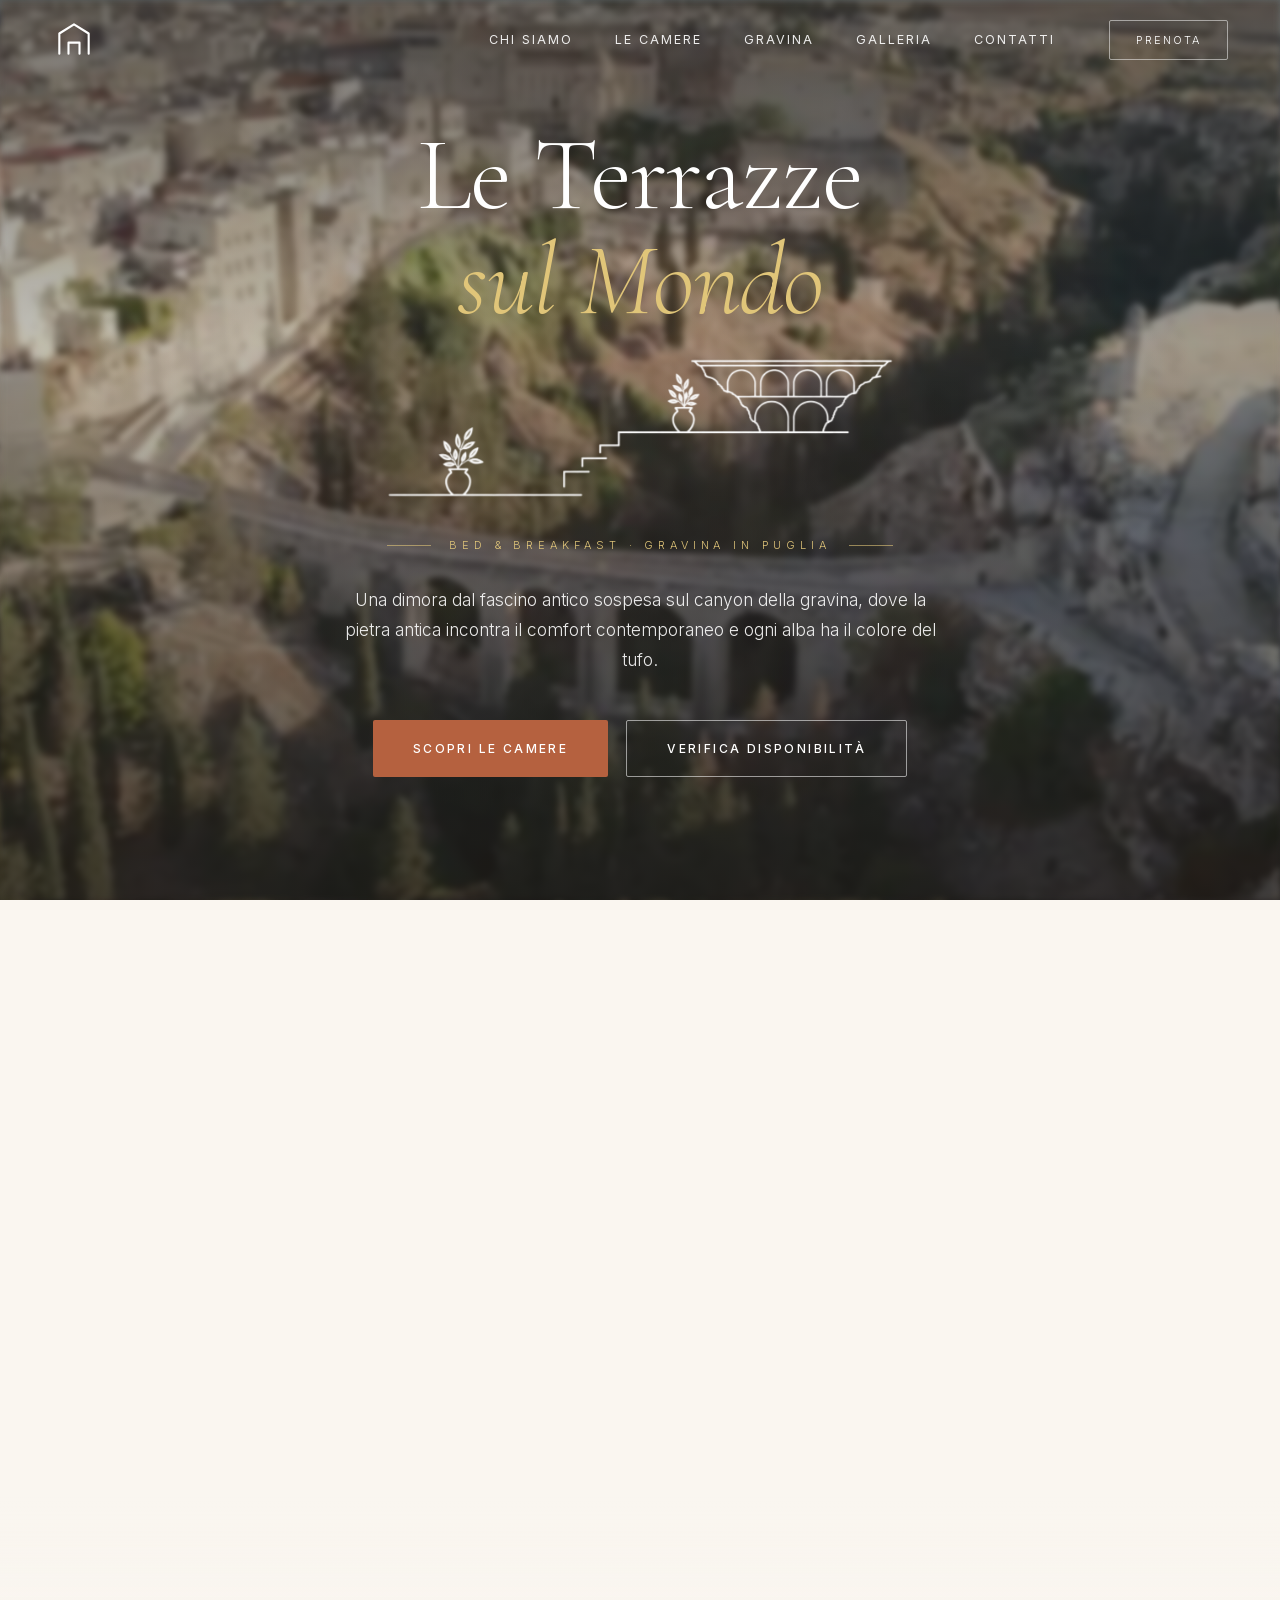
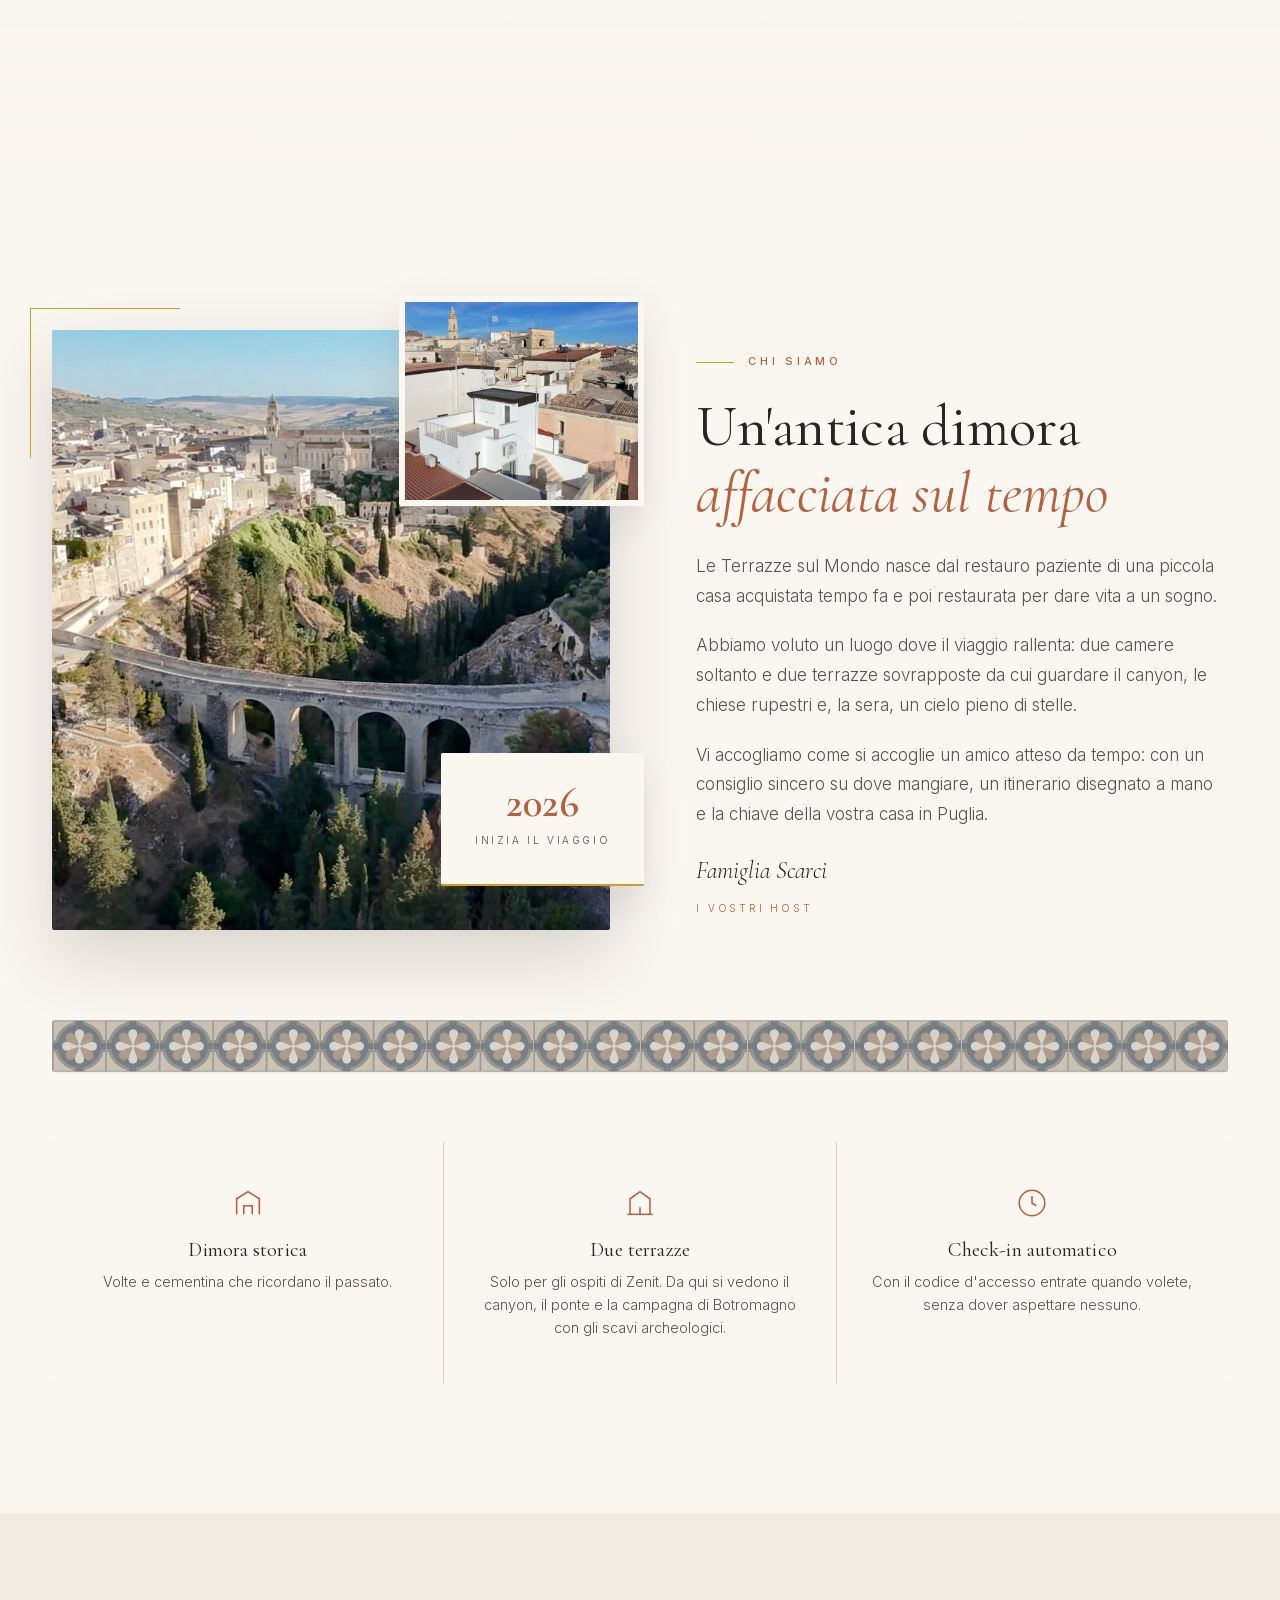
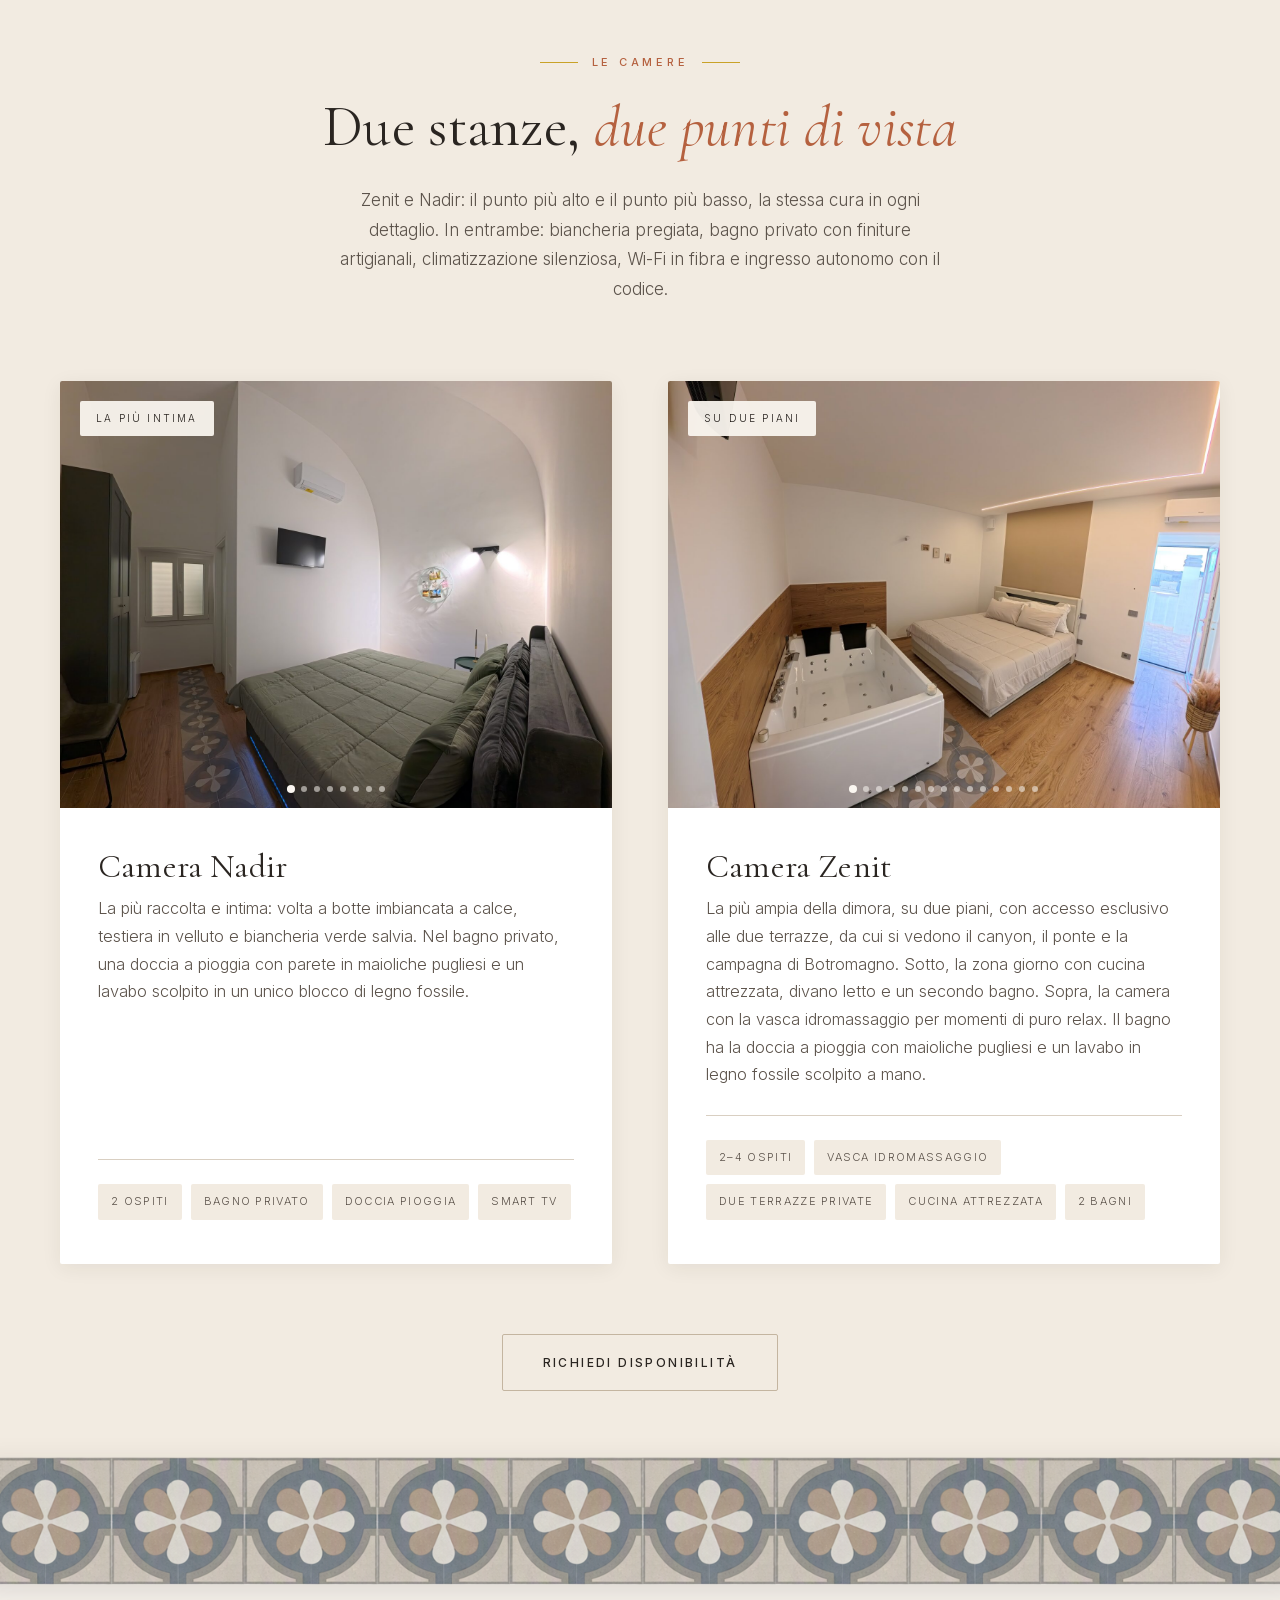
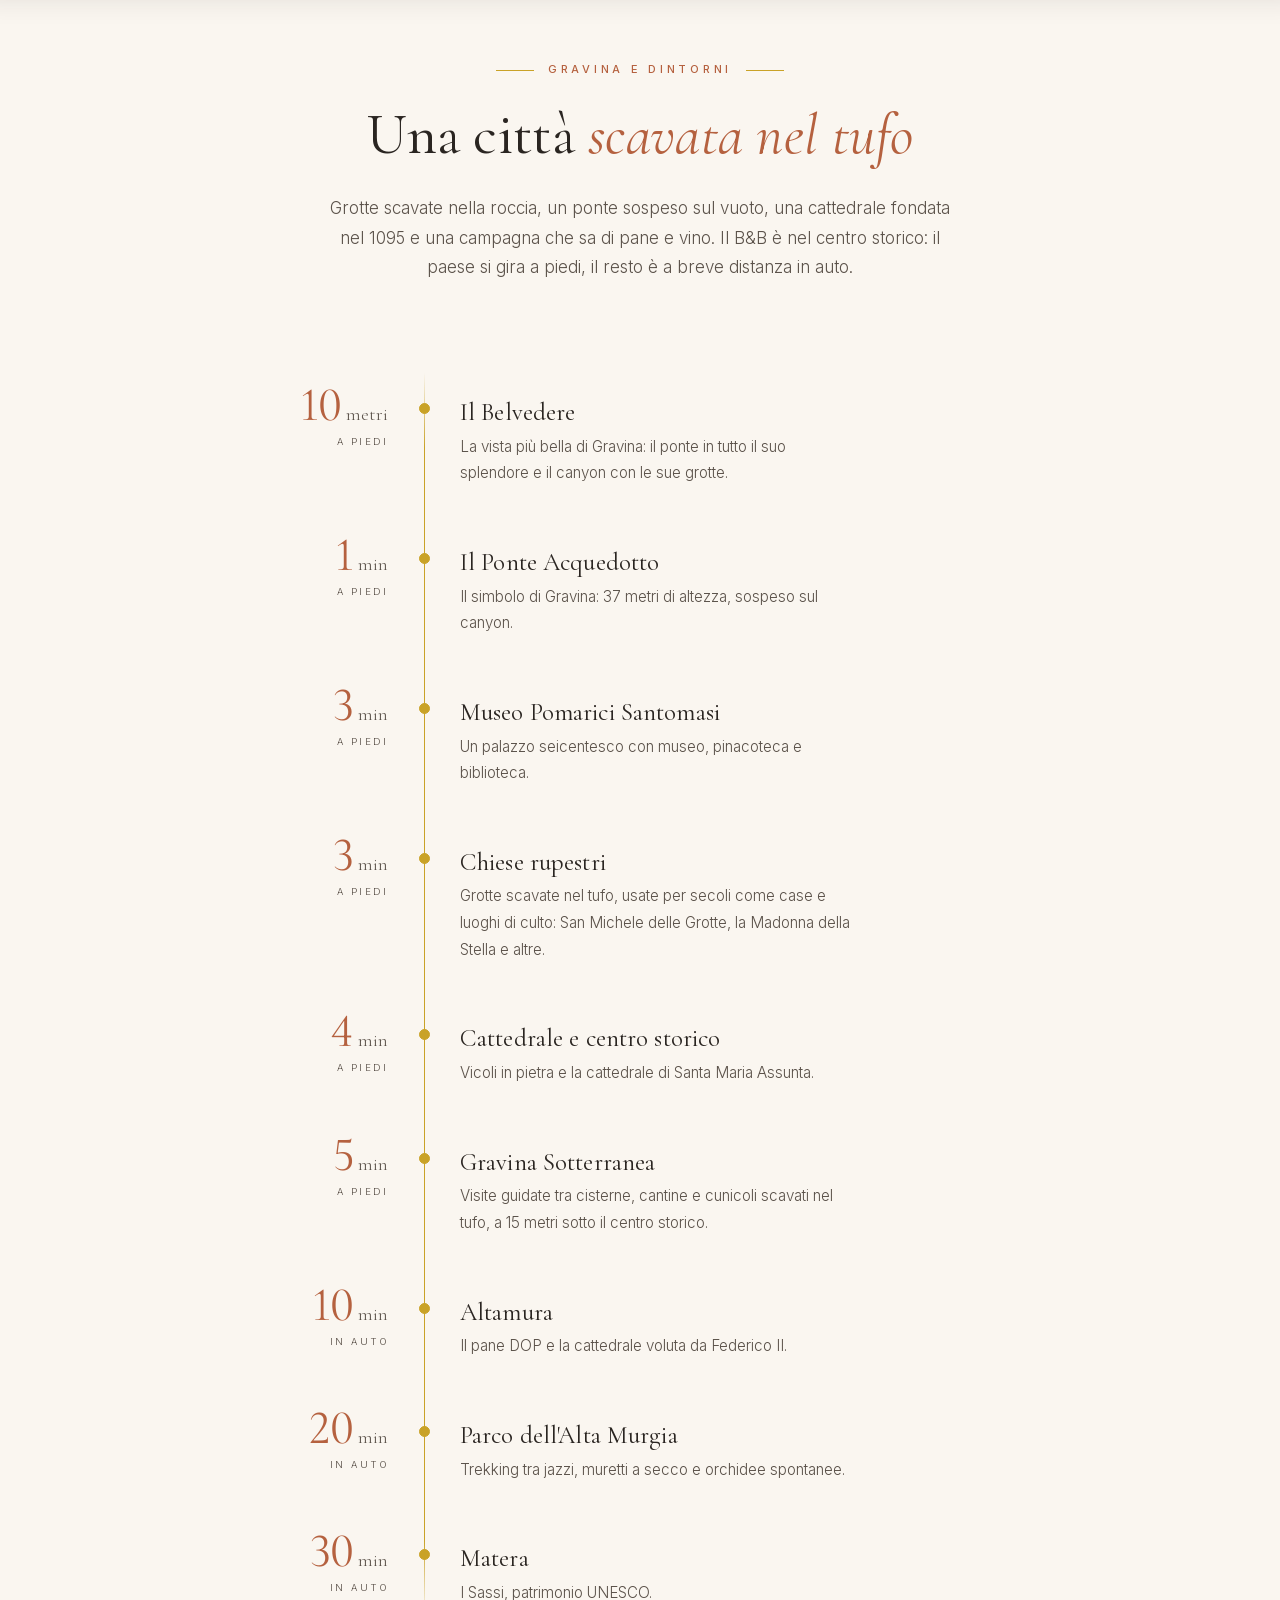
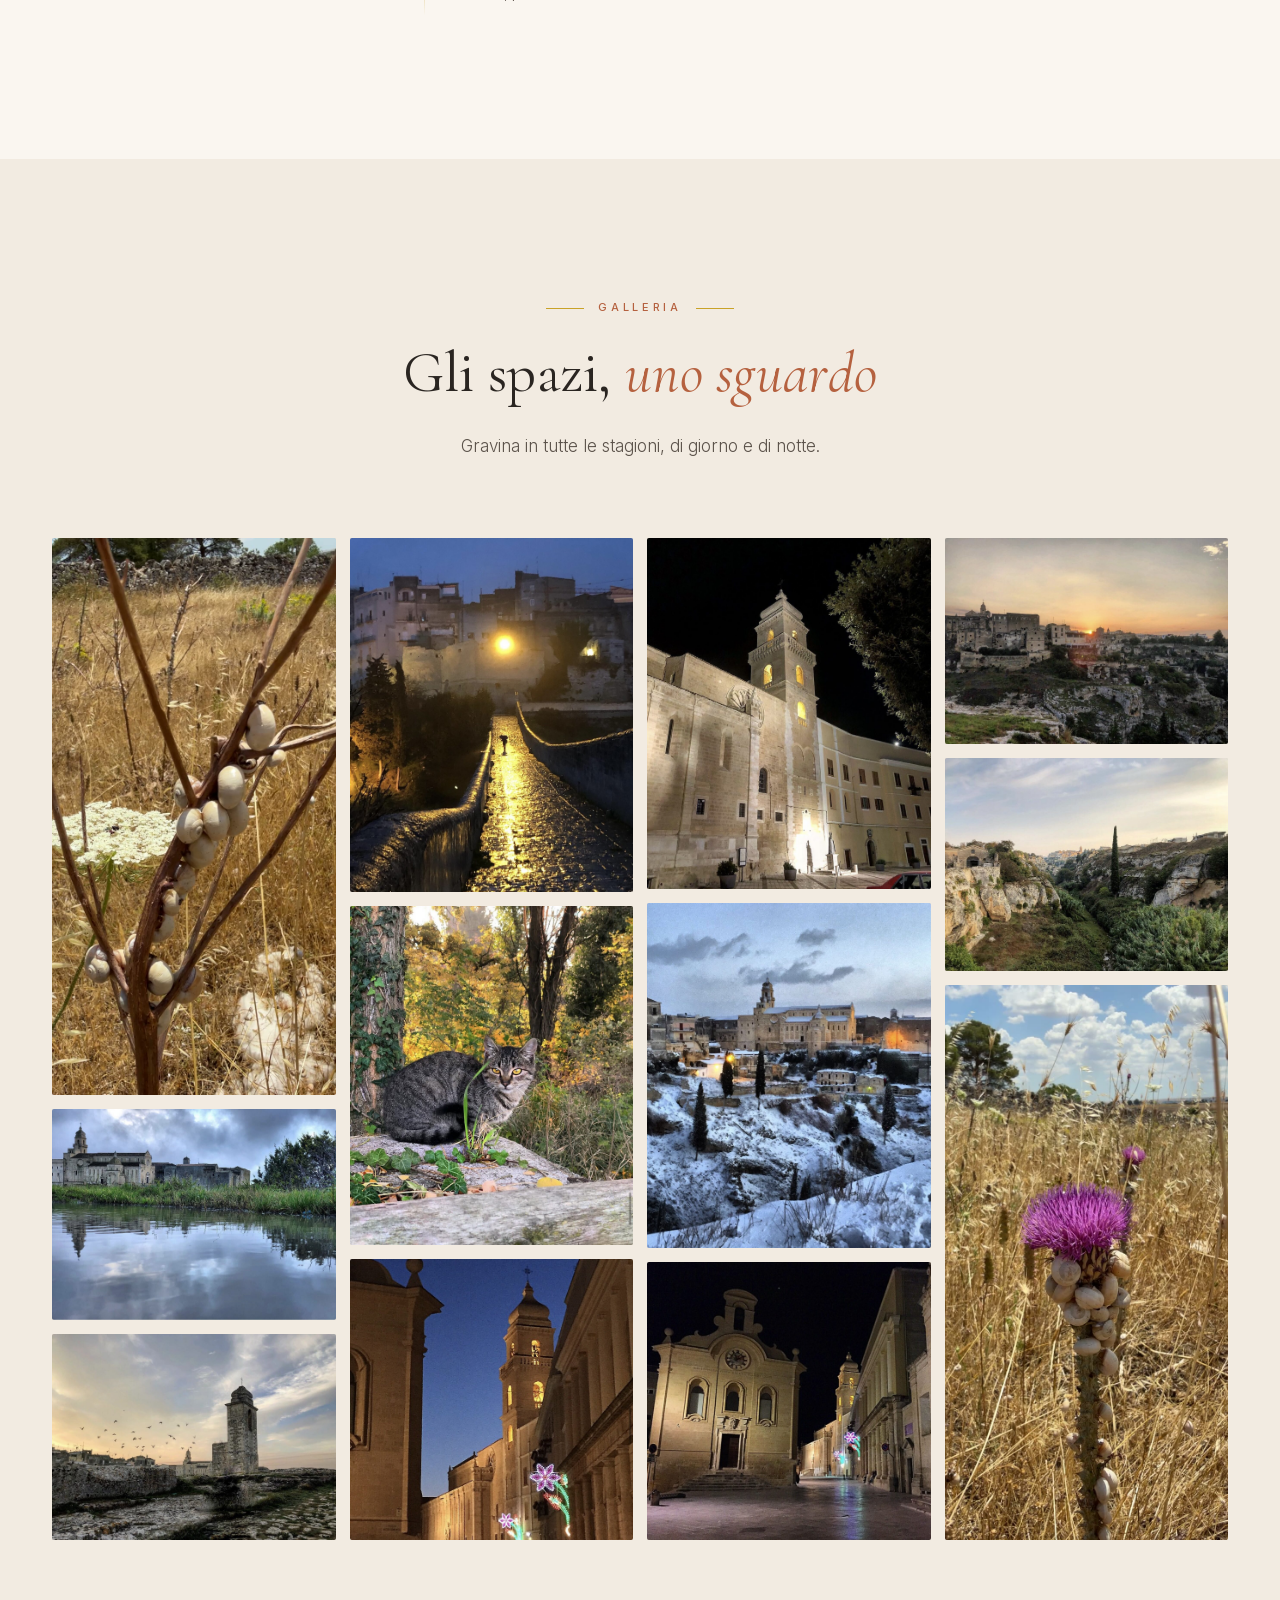
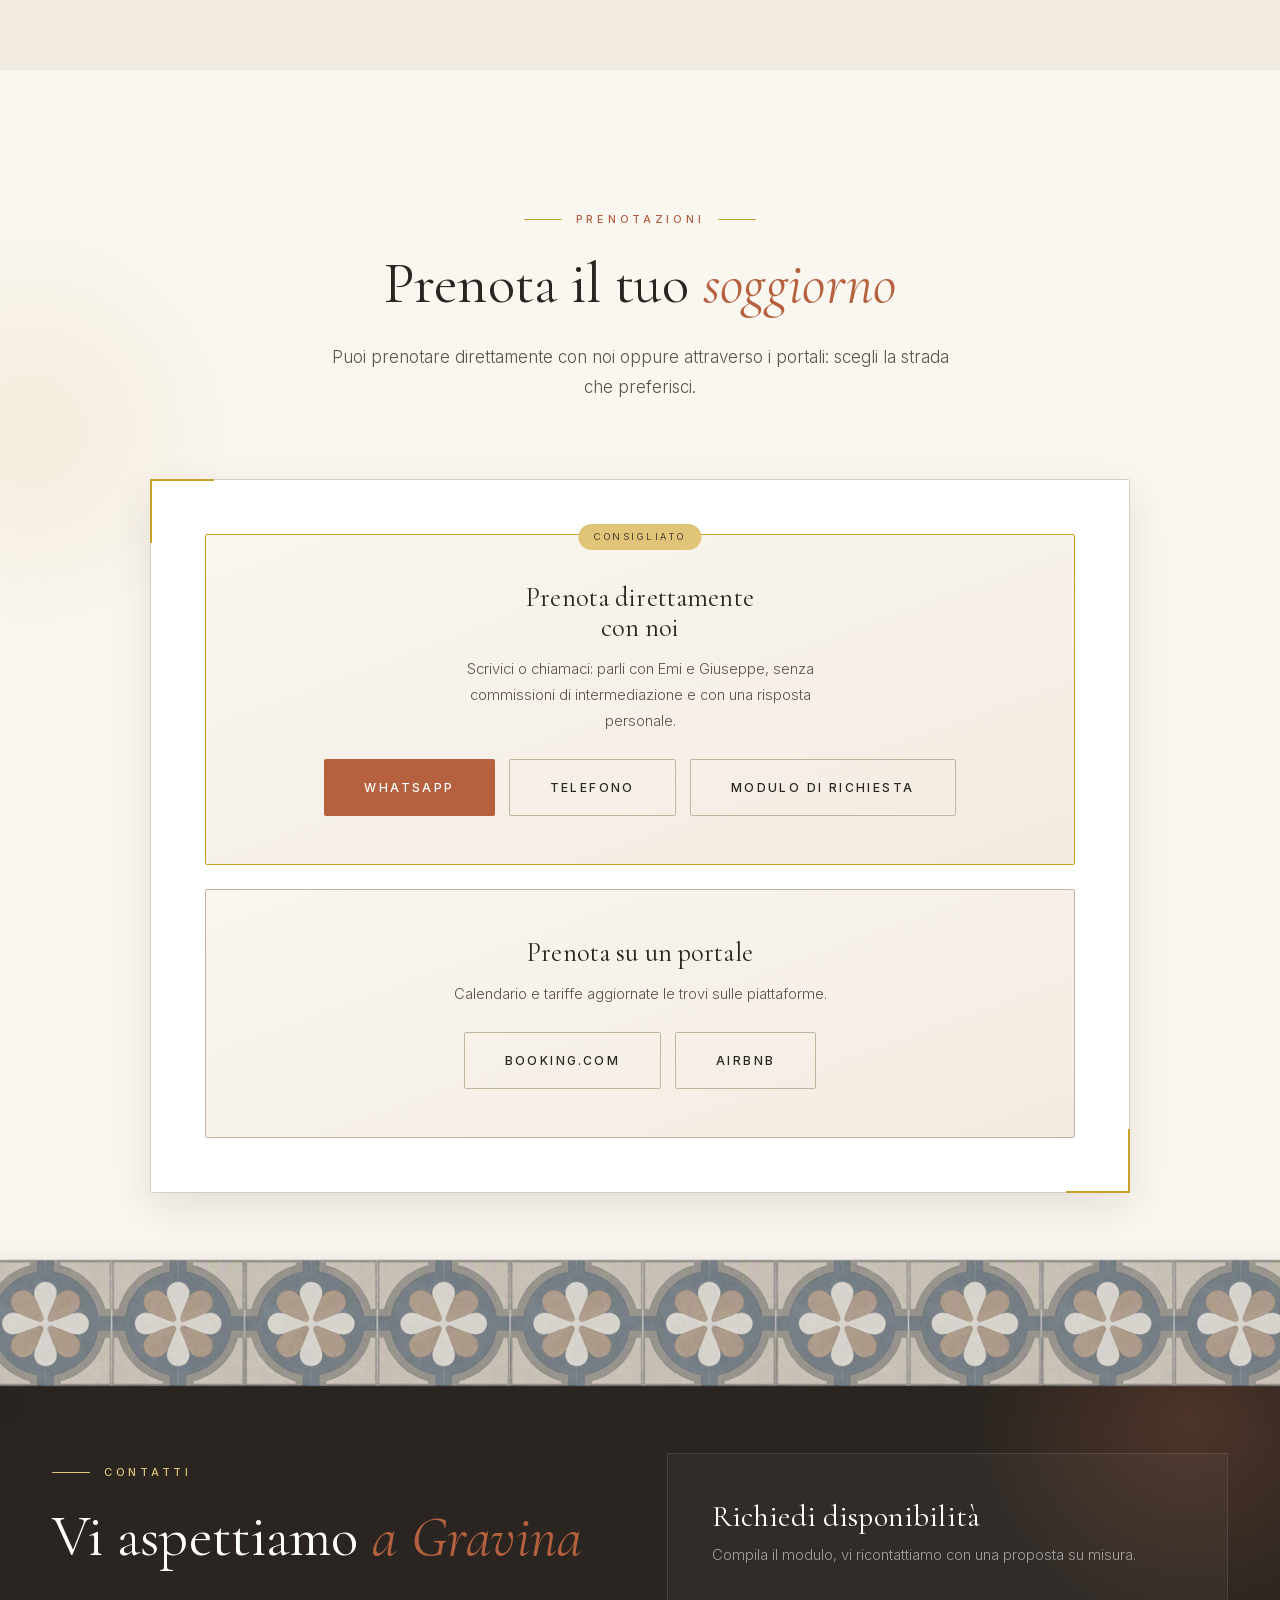
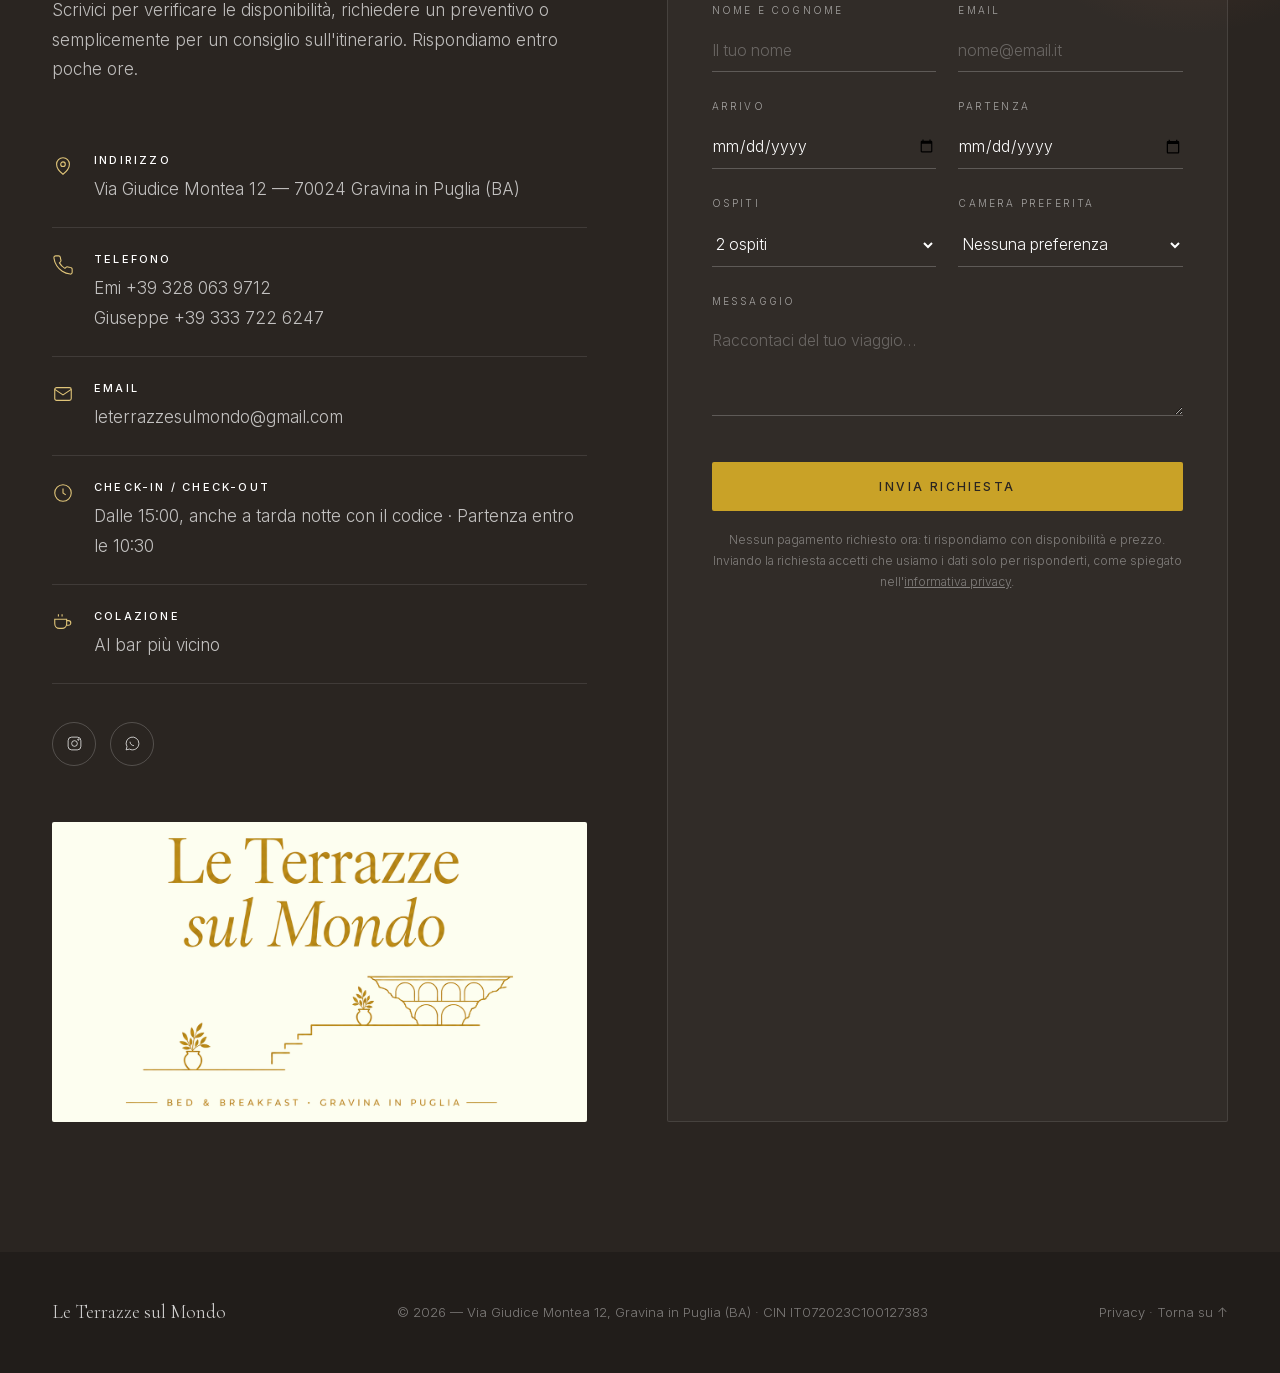
==== index.html @ 73db1524 "Anteprima di condivisione con il logo e riga del check-in più chiara" ====
<!DOCTYPE html>
<html lang="it">
<head>
<meta charset="UTF-8">
<meta name="viewport" content="width=device-width, initial-scale=1">
<title>Le Terrazze sul Mondo — B&amp;B a Gravina in Puglia</title>
<meta name="description" content="Le Terrazze sul Mondo, bed &amp; breakfast dal fascino antico nel cuore storico di Gravina in Puglia. Due camere raffinate e, per la suite Zenit, due terrazze private affacciate sulla gravina.">
<!-- SITO IN LAVORAZIONE: rimuovere la riga seguente al lancio, con dominio e contenuti definitivi. -->
<meta name="robots" content="noindex, nofollow">

<!-- Favicon -->
<link rel="icon" href="favicon.ico" sizes="any">
<link rel="icon" type="image/png" sizes="32x32" href="favicon-32.png">
<link rel="apple-touch-icon" href="apple-touch-icon.png">

<!-- "Aggiungi a Home" (iOS e Android, fuori dagli store) -->
<link rel="manifest" href="manifest.json">
<meta name="apple-mobile-web-app-capable" content="yes">
<meta name="apple-mobile-web-app-title" content="Le Terrazze">

<!-- Anteprima alla condivisione del link (WhatsApp, Facebook, ecc.)
     NB: aggiornare og:url e og:image con il dominio definitivo al lancio. -->
<meta property="og:type" content="website">
<meta property="og:locale" content="it_IT">
<meta property="og:site_name" content="Le Terrazze sul Mondo">
<meta property="og:title" content="Le Terrazze sul Mondo — B&amp;B a Gravina in Puglia">
<meta property="og:description" content="Dimora dal fascino antico nel centro storico di Gravina in Puglia: due camere raffinate e, per la suite Zenit, due terrazze private affacciate sulla gravina.">
<meta property="og:url" content="https://leterrazzesulmondo.github.io/">
<meta property="og:image" content="https://leterrazzesulmondo.github.io/og-image.jpg?v=2">
<meta property="og:image:width" content="1200">
<meta property="og:image:height" content="630">
<meta property="og:image:alt" content="Le Terrazze sul Mondo — Bed &amp; Breakfast, Gravina in Puglia">
<meta name="twitter:card" content="summary_large_image">
<meta name="theme-color" content="#b5613f">
<link rel="stylesheet" href="fonts/fonts.css">

<script>document.documentElement.classList.add('js')</script>
<link rel="stylesheet" href="css/style.css?v=88">
</head>

<body>

<!-- ============================ NAVBAR ============================ -->
<header class="nav" id="nav">
  <div class="nav__inner">
    <a href="#hero" class="brand" aria-label="Le Terrazze sul Mondo — home">
      <svg class="brand__mark" viewBox="0 0 24 24" aria-hidden="true" focusable="false"><path d="M4 20V9l8-5 8 5v11"/><path d="M9 20v-6h6v6"/></svg>
      <span class="visually-hidden">Le Terrazze sul Mondo</span>
    </a>

    <nav aria-label="Navigazione principale">
      <ul class="nav__links">
        <li><a class="nav__link" href="#chi-siamo">Chi siamo</a></li>
        <li><a class="nav__link" href="#camere">Le camere</a></li>
        <li><a class="nav__link" href="#gravina">Gravina</a></li>
        <li><a class="nav__link" href="#galleria">Galleria</a></li>
        <li><a class="nav__link" href="#contatti">Contatti</a></li>
        <li><a class="nav__cta" href="#prenota">Prenota</a></li>
      </ul>
    </nav>

    <button class="burger" id="burger" aria-label="Apri il menu" aria-expanded="false" aria-controls="mobile-menu">
      <span></span><span></span><span></span>
    </button>
  </div>
</header>

<div class="mobile-menu" id="mobile-menu">
  <a href="#chi-siamo">Chi siamo</a>
  <a href="#camere">Le camere</a>
  <a href="#gravina">Gravina</a>
  <a href="#galleria">Galleria</a>
  <a href="#contatti">Contatti</a>
  <a href="#prenota" class="mm-mail">Prenota il tuo soggiorno</a>
</div>

<!-- ============================ HERO ============================ -->
<section class="hero" id="hero">
  <div class="hero__pin-wrap">
    <div class="hero__bg" id="hero-bg" role="img" aria-label="Veduta aerea di Gravina in Puglia, con il ponte acquedotto e il centro storico"></div>
    <video class="hero__video" id="hero-video" muted playsinline autoplay preload="auto" aria-label="Volo in drone su Gravina in Puglia, dal canyon al terrazzino del B&amp;B"></video>
    <div class="hero__veil" id="hero-veil"></div>
    <div class="hero__scrim" id="hero-scrim"></div>
    <span class="hero__pin" id="hero-pin" aria-hidden="true">
      <span class="hero__pin-label">Ci troviamo qui</span>
      <span class="hero__pin-wave" style="animation-delay:0s"></span>
      <span class="hero__pin-wave" style="animation-delay:.7s"></span>
      <span class="hero__pin-wave" style="animation-delay:1.4s"></span>
      <span class="hero__pin-wave" style="animation-delay:2.1s"></span>
      <span class="hero__pin-dot"></span>
    </span>

    <div class="hero__content" id="hero-content">
      <h1 class="hero__title">
        <span><i>Le Terrazze</i></span>
        <span><i class="accent">sul Mondo</i></span>
      </h1>
      <img class="hero__motif" src="img/hero-illustrazione.png" alt="" aria-hidden="true">
      <p class="hero__eyebrow">Bed &amp; Breakfast · Gravina in Puglia</p>
      <p class="hero__sub">Una dimora dal fascino antico sospesa sul canyon della gravina, dove la pietra antica incontra il comfort contemporaneo e ogni alba ha il colore del tufo.</p>
      <div class="hero__actions">
        <a href="#camere" class="btn btn--primary"><span>Scopri le camere</span></a>
        <a href="#prenota" class="btn btn--ghost"><span>Verifica disponibilità</span></a>
      </div>
    </div>

    <a href="#chi-siamo" class="hero__scroll" id="hero-scroll" aria-label="Scorri verso il basso">
      <span class="line"></span>
      Scorri
    </a>
  </div>
</section>

<!-- ============================ CHI SIAMO ============================ -->
<section class="section" id="chi-siamo">
  <div class="container">
    <div class="about__grid">
      <div class="about__media reveal reveal--left">
        <img class="about__main" src="img/chi-ponte.jpg" alt="Il ponte-viadotto di Gravina sul canyon, con il paese sullo sfondo">
        <img class="about__inset" src="img/chi-terrazze.jpg" alt="Le due terrazze del bed and breakfast viste dall'alto, tra i tetti di Gravina" loading="lazy">
        <div class="about__badge">
          <strong>2026</strong>
          <span>Inizia il viaggio</span>
        </div>
      </div>

      <div class="about__text reveal reveal--right" data-delay="1">
        <p class="eyebrow">Chi siamo</p>
        <h2 class="section-title">Un'antica dimora <em>affacciata sul tempo</em></h2>
        <p class="lead">Le Terrazze sul Mondo nasce dal restauro paziente di una piccola casa acquistata tempo fa e poi restaurata per dare vita a un sogno.</p>
        <p>Abbiamo voluto un luogo dove il viaggio rallenta: due camere soltanto e due terrazze sovrapposte da cui guardare il canyon, le chiese rupestri e, la sera, un cielo pieno di stelle.</p>
        <p>Vi accogliamo come si accoglie un amico atteso da tempo: con un consiglio sincero su dove mangiare, un itinerario disegnato a mano e la chiave della vostra casa in Puglia.</p>
        <p class="signature">Famiglia Scarci
          <small>I vostri host</small>
        </p>
      </div>
    </div>

    <div class="tile-band reveal" aria-hidden="true"></div>

    <div class="features">
      <div class="feature reveal" data-delay="1">
        <div class="feature__icon"><svg viewBox="0 0 24 24"><path d="M4 20V9l8-5 8 5v11"/><path d="M9 20v-6h6v6"/></svg></div>
        <h4>Dimora storica</h4>
        <p>Volte e cementina che ricordano il passato.</p>
      </div>
      <div class="feature reveal" data-delay="2">
        <div class="feature__icon"><svg viewBox="0 0 24 24"><path d="M3 20h18"/><path d="M5 20V9l7-5 7 5v11"/><path d="M12 20v-5"/></svg></div>
        <h4>Due terrazze</h4>
        <p>Solo per gli ospiti di Zenit. Da qui si vedono il canyon, il ponte e la campagna di Botromagno con gli scavi archeologici.</p>
      </div>
      <div class="feature reveal" data-delay="3">
        <div class="feature__icon"><svg viewBox="0 0 24 24"><circle cx="12" cy="12" r="9"/><path d="M12 7v5l3 2"/></svg></div>
        <h4>Check-in automatico</h4>
        <p>Con il codice d'accesso entrate quando volete, senza dover aspettare nessuno.</p>
      </div>
    </div>
  </div>
</section>

<!-- ============================ CAMERE ============================ -->
<section class="section section--tint" id="camere">
  <div class="container">
    <div class="head-center reveal">
      <p class="eyebrow eyebrow--center">Le camere</p>
      <h2 class="section-title">Due stanze, <em>due punti di vista</em></h2>
      <p class="lead">Zenit e Nadir: il punto più alto e il punto più basso, la stessa cura in ogni dettaglio. In entrambe: biancheria pregiata, bagno privato con finiture artigianali, climatizzazione silenziosa, Wi-Fi in fibra e ingresso autonomo con il codice.</p>
    </div>

    <div class="rooms">
      <article class="room reveal" data-delay="1">
        <div class="room__media room__carousel" data-interval="4200">
          <span class="room__tag">La più intima</span>
          <div class="room__carousel-track">
            <img class="is-active" src="img/camera-nadir-ambiente.jpg" alt="Camera Nadir, vista d'insieme con letto e volta a botte">
            <img src="img/camera-nadir-vista-letto.jpg" alt="Camera Nadir, il letto matrimoniale con biancheria verde salvia">
            <img src="img/camera-nadir-dettaglio.jpg" alt="Camera Nadir, dettaglio della testiera in velluto">
            <img src="img/camera-nadir-parete-tv.jpg" alt="Camera Nadir, parete con smart TV e climatizzatore">
            <img src="img/camera-nadir-angolo.jpg" alt="Camera Nadir, angolo con armadio e poltroncina">
            <img src="img/camera-nadir-doccia.jpg" alt="Camera Nadir, doccia a pioggia con maioliche pugliesi">
            <img src="img/camera-nadir-bagno.jpg" alt="Camera Nadir, lavabo scolpito in legno fossile">
            <img src="img/camera-nadir-candele.jpg" alt="Camera Nadir, dettaglio candele sul comodino">
          </div>
          <div class="room__carousel-dots" aria-hidden="true">
            <button class="is-active"></button>
            <button></button>
            <button></button>
            <button></button>
            <button></button>
            <button></button>
            <button></button>
            <button></button>
          </div>
          <span class="room__zoom" aria-hidden="true"></span>
        </div>
        <div class="room__body">
          <h3>Camera Nadir</h3>
          <p>La più raccolta e intima: volta a botte imbiancata a calce, testiera in velluto e biancheria verde salvia. Nel bagno privato, una doccia a pioggia con parete in maioliche pugliesi e un lavabo scolpito in un unico blocco di legno fossile.</p>
          <div class="room__meta"><span>2 ospiti</span><span>Bagno privato</span><span>Doccia pioggia</span><span>Smart TV</span></div>
        </div>
      </article>

      <article class="room reveal" data-delay="2">
        <div class="room__media room__carousel" data-interval="4200">
          <span class="room__tag">Su due piani</span>
          <div class="room__carousel-track">
            <img class="is-active" src="img/camera-zenit-ambiente.jpg" alt="Camera Zenit, vasca idromassaggio e letto matrimoniale">
            <img src="img/camera-zenit-ambiente2.jpg" alt="Camera Zenit, vista verso l'accesso alle terrazze">
            <img src="img/camera-zenit-zona-giorno.jpg" alt="Camera Zenit, zona giorno con scala, divano letto e tavolo">
            <img src="img/camera-zenit-tavolo.jpg" alt="Camera Zenit, il tavolo da pranzo ai piedi della scala">
            <img src="img/camera-zenit-cucina.jpg" alt="Camera Zenit, cucina attrezzata">
            <img src="img/camera-zenit-cucina-ambiente.jpg" alt="Camera Zenit, la cucina attrezzata nella zona giorno">
            <img src="img/camera-zenit-letto.jpg" alt="Camera Zenit, il letto con parete sabbia e quadretti">
            <img src="img/camera-zenit-decorazione.jpg" alt="Camera Zenit, angolo con composizione di erba pampas">
            <img src="img/camera-zenit-candele-vasca.jpg" alt="Camera Zenit, candele sul bordo della vasca idromassaggio">
            <img src="img/camera-zenit-candele-salotto.jpg" alt="Camera Zenit, dettaglio candele sul tavolino">
            <img src="img/camera-zenit-doccia.jpg" alt="Camera Zenit, doccia a pioggia con maioliche pugliesi">
            <img src="img/camera-zenit-lavabo.jpg" alt="Camera Zenit, lavabo scolpito in legno fossile">
            <img src="img/camera-zenit-maiolica.jpg" alt="Camera Zenit, dettaglio della maiolica pugliese">
            <img src="img/camera-zenit-specchio.jpg" alt="Camera Zenit, specchio che riflette la camera">
            <img src="img/camera-zenit-accessori.jpg" alt="Camera Zenit, set bagno sul lavabo in legno fossile">
          </div>
          <div class="room__carousel-dots" aria-hidden="true">
            <button class="is-active"></button>
            <button></button>
            <button></button>
            <button></button>
            <button></button>
            <button></button>
            <button></button>
            <button></button>
            <button></button>
            <button></button>
                      <button></button>
            <button></button>
            <button></button>
            <button></button>
                      <button></button>
          </div>
          <span class="room__zoom" aria-hidden="true"></span>
        </div>
        <div class="room__body">
          <h3>Camera Zenit</h3>
          <p>La più ampia della dimora, su due piani, con accesso esclusivo alle due terrazze, da cui si vedono il canyon, il ponte e la campagna di Botromagno. Sotto, la zona giorno con cucina attrezzata, divano letto e un secondo bagno. Sopra, la camera con la vasca idromassaggio per momenti di puro relax. Il bagno ha la doccia a pioggia con maioliche pugliesi e un lavabo in legno fossile scolpito a mano.</p>
          <div class="room__meta"><span>2–4 ospiti</span><span>Vasca idromassaggio</span><span>Due terrazze private</span><span>Cucina attrezzata</span><span>2 bagni</span></div>
        </div>
      </article>
    </div>

    <div class="rooms-note reveal">
      <a href="#prenota" class="btn btn--outline"><span>Richiedi disponibilità</span></a>
    </div>
  </div>
</section>

<div class="tile-divider tile-divider--a" aria-hidden="true"><div class="tile-wide reveal"></div></div>

<!-- ============================ GRAVINA ============================ -->
<section class="section gravina" id="gravina">
  <div class="container">
    <div class="head-center reveal">
      <p class="eyebrow eyebrow--center">Gravina e dintorni</p>
      <h2 class="section-title">Una città <em>scavata nel tufo</em></h2>
      <p class="lead">Grotte scavate nella roccia, un ponte sospeso sul vuoto, una cattedrale fondata nel 1095 e una campagna che sa di pane e vino. Il B&amp;B è nel centro storico: il paese si gira a piedi, il resto è a breve distanza in auto.</p>
    </div>

    <ol class="timeline">
      <li class="stop reveal" data-delay="0">
        <span class="stop__time"><b>10</b> metri<small>a piedi</small></span>
        <span class="stop__dot" aria-hidden="true"></span>
        <div class="stop__body"><h3>Il Belvedere</h3><p>La vista più bella di Gravina: il ponte in tutto il suo splendore e il canyon con le sue grotte.</p></div>
      </li>
      <li class="stop reveal" data-delay="1">
        <span class="stop__time"><b>1</b> min<small>a piedi</small></span>
        <span class="stop__dot" aria-hidden="true"></span>
        <div class="stop__body"><h3>Il Ponte Acquedotto</h3><p>Il simbolo di Gravina: 37 metri di altezza, sospeso sul canyon.</p></div>
      </li>
      <li class="stop reveal" data-delay="2">
        <span class="stop__time"><b>3</b> min<small>a piedi</small></span>
        <span class="stop__dot" aria-hidden="true"></span>
        <div class="stop__body"><h3>Museo Pomarici Santomasi</h3><p>Un palazzo seicentesco con museo, pinacoteca e biblioteca.</p></div>
      </li>
      <li class="stop reveal" data-delay="3">
        <span class="stop__time"><b>3</b> min<small>a piedi</small></span>
        <span class="stop__dot" aria-hidden="true"></span>
        <div class="stop__body"><h3>Chiese rupestri</h3><p>Grotte scavate nel tufo, usate per secoli come case e luoghi di culto: San Michele delle Grotte, la Madonna della Stella e altre.</p></div>
      </li>
      <li class="stop reveal" data-delay="3">
        <span class="stop__time"><b>4</b> min<small>a piedi</small></span>
        <span class="stop__dot" aria-hidden="true"></span>
        <div class="stop__body"><h3>Cattedrale e centro storico</h3><p>Vicoli in pietra e la cattedrale di Santa Maria Assunta.</p></div>
      </li>
      <li class="stop reveal" data-delay="3">
        <span class="stop__time"><b>5</b> min<small>a piedi</small></span>
        <span class="stop__dot" aria-hidden="true"></span>
        <div class="stop__body"><h3>Gravina Sotterranea</h3><p>Visite guidate tra cisterne, cantine e cunicoli scavati nel tufo, a 15 metri sotto il centro storico.</p></div>
      </li>
      <li class="stop reveal" data-delay="3">
        <span class="stop__time"><b>10</b> min<small>in auto</small></span>
        <span class="stop__dot" aria-hidden="true"></span>
        <div class="stop__body"><h3>Altamura</h3><p>Il pane DOP e la cattedrale voluta da Federico II.</p></div>
      </li>
      <li class="stop reveal" data-delay="3">
        <span class="stop__time"><b>20</b> min<small>in auto</small></span>
        <span class="stop__dot" aria-hidden="true"></span>
        <div class="stop__body"><h3>Parco dell'Alta Murgia</h3><p>Trekking tra jazzi, muretti a secco e orchidee spontanee.</p></div>
      </li>
      <li class="stop reveal" data-delay="3">
        <span class="stop__time"><b>30</b> min<small>in auto</small></span>
        <span class="stop__dot" aria-hidden="true"></span>
        <div class="stop__body"><h3>Matera</h3><p>I Sassi, patrimonio UNESCO.</p></div>
      </li>
    </ol>
  </div>
</section>

<!-- ============================ GALLERIA ============================ -->
<section class="section section--tint" id="galleria">
  <div class="container">
    <div class="head-center reveal">
      <p class="eyebrow eyebrow--center">Galleria</p>
      <h2 class="section-title">Gli spazi, <em>uno sguardo</em></h2>
      <p class="lead">Gravina in tutte le stagioni, di giorno e di notte.</p>
    </div>

    <div class="gallery" id="gallery">
      <div class="gallery__col">
        <figure class="reveal gallery__video grow" data-delay="0"><video src="img/gal-chiocciole.mp4?v=3" poster="img/gal-chiocciole-poster.jpg" muted loop playsinline preload="none" width="720" height="1280" aria-label="Chiocciole bianche su uno stelo nella campagna delle Murge"></video></figure>
        <figure class="reveal" data-delay="1"><img src="img/gal-cattedrale-specchio.jpg" alt="La cattedrale di Gravina che si specchia nell'acqua" width="1320" height="980" loading="lazy"></figure>
        <figure class="reveal" data-delay="2"><img src="img/gal-torre-uccelli.jpg" alt="Stormo di uccelli attorno a una torre di Gravina al tramonto" width="1320" height="961" loading="lazy"></figure>
      </div>
      <div class="gallery__col">
        <figure class="reveal" data-delay="3"><img src="img/gal-ponte-notte.jpg" alt="Il ponte di Gravina di sera, con la pietra bagnata dalla pioggia" width="1295" height="1619" loading="lazy"></figure>
        <figure class="reveal" data-delay="0"><img src="img/gal-gatto.jpg" alt="Un gatto tra le foglie d'autunno nella gravina" width="1320" height="1580" loading="lazy"></figure>
        <figure class="reveal" data-delay="1"><img src="img/gal-campanile-notte.jpg" alt="Il campanile di Gravina di notte" width="1320" height="1306" loading="lazy"></figure>
      </div>
      <div class="gallery__col">
        <figure class="reveal" data-delay="2"><img src="img/gal-cattedrale-notte.jpg" alt="La cattedrale di Gravina illuminata di notte" width="1320" height="1637" loading="lazy"></figure>
        <figure class="reveal" data-delay="3"><img src="img/gal-neve.jpg" alt="Gravina sotto la neve" width="1320" height="1605" loading="lazy"></figure>
        <figure class="reveal" data-delay="0"><img src="img/gal-chiesa-notte.jpg" alt="Una chiesa del centro storico di Gravina di notte" width="1320" height="1295" loading="lazy"></figure>
      </div>
      <div class="gallery__col">
        <figure class="reveal" data-delay="1"><img src="img/gal-tramonto.jpg" alt="Tramonto sul centro storico di Gravina" width="1320" height="960" loading="lazy"></figure>
        <figure class="reveal" data-delay="2"><img src="img/gal-gravina-cipresso.jpg" alt="Un cipresso sul bordo della gravina" width="1319" height="994" loading="lazy"></figure>
        <figure class="reveal gallery__video grow" data-delay="3"><video src="img/gal-cardo.mp4?v=3" poster="img/gal-cardo-poster.jpg" muted loop playsinline preload="none" width="720" height="1280" aria-label="Un cardo in fiore con le chiocciole, nella campagna delle Murge"></video></figure>
      </div>
    </div>
  </div>
</section>

<!-- ============================ PRENOTA ============================ -->
<section class="section booking" id="prenota">
  <div class="container">
    <div class="head-center reveal">
      <p class="eyebrow eyebrow--center">Prenotazioni</p>
      <h2 class="section-title">Prenota il tuo <em>soggiorno</em></h2>
      <p class="lead">Puoi prenotare direttamente con noi oppure attraverso i portali: scegli la strada che preferisci.</p>
    </div>

    <div class="booking__panel reveal reveal--scale" data-delay="1">

      <div id="booking-widget" class="booking__choices">
        <div class="booking__choice booking__choice--direct">
          <span class="booking__badge">Consigliato</span>
          <h3>Prenota direttamente con noi</h3>
          <p>Scrivici o chiamaci: parli con Emi e Giuseppe, senza commissioni di intermediazione e con una risposta personale.</p>
          <div class="booking__links">
            <a href="https://wa.me/393280639712?text=Buongiorno%2C%20vorrei%20informazioni%20per%20prenotare%20un%20soggiorno." class="btn btn--primary" target="_blank" rel="noopener"><span>WhatsApp</span></a>
            <a href="tel:+393280639712" class="btn btn--outline"><span>Telefono</span></a>
            <a href="#contatti" class="btn btn--outline"><span>Modulo di richiesta</span></a>
          </div>
        </div>
        <div class="booking__choice">
          <h3>Prenota su un portale</h3>
          <p>Calendario e tariffe aggiornate le trovi sulle piattaforme.</p>
          <div class="booking__links">
            <a href="https://www.booking.com/hotel/it/le-terrazze-sul-mondo.it.html" class="btn btn--outline" target="_blank" rel="noopener"><span>Booking.com</span></a>
            <a href="https://www.airbnb.it/rooms/1789285612359647277" class="btn btn--outline" target="_blank" rel="noopener"><span>Airbnb</span></a>
          </div>
        </div>
      </div>

    </div>

  </div>
</section>

<div class="tile-divider tile-divider--b" aria-hidden="true"><div class="tile-wide reveal"></div></div>

<!-- ============================ CONTATTI ============================ -->
<section class="section contact" id="contatti">
  <div class="container">
    <div class="contact__grid">

      <div class="reveal reveal--left">
        <p class="eyebrow">Contatti</p>
        <h2 class="section-title">Vi aspettiamo <em>a Gravina</em></h2>
        <p class="lead" style="color:rgba(255,255,255,.7)">Scrivici per verificare le disponibilità, richiedere un preventivo o semplicemente per un consiglio sull'itinerario. Rispondiamo entro poche ore.</p>

        <ul class="info-list">
          <li>
            <span class="ico"><svg viewBox="0 0 24 24"><path d="M12 21s7-5.5 7-11a7 7 0 1 0-14 0c0 5.5 7 11 7 11z"/><circle cx="12" cy="10" r="2.5"/></svg></span>
            <div><strong>Indirizzo</strong>Via Giudice Montea 12 — 70024 Gravina in Puglia (BA)</div>
          </li>
          <li>
            <span class="ico"><svg viewBox="0 0 24 24"><path d="M22 16.9v3a2 2 0 0 1-2.2 2 19.8 19.8 0 0 1-8.6-3.1 19.5 19.5 0 0 1-6-6A19.8 19.8 0 0 1 2.1 4.2 2 2 0 0 1 4.1 2h3a2 2 0 0 1 2 1.7c.1 1 .3 1.9.6 2.8a2 2 0 0 1-.5 2.1L8.1 9.7a16 16 0 0 0 6 6l1.1-1.1a2 2 0 0 1 2.1-.5c.9.3 1.8.5 2.8.6a2 2 0 0 1 1.9 2.2z"/></svg></span>
            <div><strong>Telefono</strong>Emi <a href="tel:+393280639712">+39 328 063 9712</a><br>Giuseppe <a href="tel:+393337226247">+39 333 722 6247</a></div>
          </li>
          <li>
            <span class="ico"><svg viewBox="0 0 24 24"><rect x="3" y="5" width="18" height="14" rx="2"/><path d="m3 7 9 6 9-6"/></svg></span>
            <div><strong>Email</strong><a href="mailto:leterrazzesulmondo@gmail.com">leterrazzesulmondo@gmail.com</a></div>
          </li>
          <li>
            <span class="ico"><svg viewBox="0 0 24 24"><circle cx="12" cy="12" r="9"/><path d="M12 7v5l3 2"/></svg></span>
            <div><strong>Check-in / Check-out</strong>Dalle 15:00, anche a tarda notte con il codice · Partenza entro le 10:30</div>
          </li>
          <li>
            <span class="ico"><svg viewBox="0 0 24 24"><path d="M3 9h13v5a5 5 0 0 1-5 5H8a5 5 0 0 1-5-5z"/><path d="M16 10.5h2a2.5 2.5 0 0 1 0 5h-2.3"/><path d="M7 3.5v2.5M11 3.5v2.5"/></svg></span>
            <div><strong>Colazione</strong>Al bar più vicino</div>
          </li>
        </ul>

        <div class="socials">
          <a href="https://www.instagram.com/le.terrazze.sul.mondo/" target="_blank" rel="noopener" aria-label="Instagram"><svg viewBox="0 0 24 24"><rect x="3" y="3" width="18" height="18" rx="5"/><circle cx="12" cy="12" r="4"/><circle cx="17.5" cy="6.5" r="1"/></svg></a>
          <a href="https://wa.me/393280639712" target="_blank" rel="noopener" aria-label="WhatsApp"><svg viewBox="0 0 24 24"><path d="M21 12a9 9 0 0 1-13.3 7.9L3 21l1.2-4.6A9 9 0 1 1 21 12z"/><path d="M8.5 9.5c0 3 2.5 5.5 5.5 5.5"/></svg></a>
        </div>

        <div class="map">
          <img src="img/logo-contatti.png" alt="Le Terrazze sul Mondo, Bed &amp; Breakfast, Gravina in Puglia" width="1000" height="717" loading="lazy">
        </div>
      </div>

      <form class="form reveal reveal--right" data-delay="1" id="booking-form" novalidate>
        <h3 style="font-size:1.9rem;margin-bottom:8px">Richiedi disponibilità</h3>
        <p style="font-size:.92rem;margin-bottom:34px;color:rgba(255,255,255,.55)">Compila il modulo, vi ricontattiamo con una proposta su misura.</p>

        <div class="form__row">
          <div class="field">
            <label for="nome">Nome e cognome</label>
            <input type="text" id="nome" name="nome" placeholder="Il tuo nome" required>
          </div>
          <div class="field">
            <label for="email">Email</label>
            <input type="email" id="email" name="email" placeholder="nome@email.it" required>
          </div>
        </div>

        <div class="form__row">
          <div class="field">
            <label for="arrivo">Arrivo</label>
            <input type="date" id="arrivo" name="arrivo">
          </div>
          <div class="field">
            <label for="partenza">Partenza</label>
            <input type="date" id="partenza" name="partenza">
          </div>
        </div>

        <div class="form__row">
          <div class="field">
            <label for="ospiti">Ospiti</label>
            <select id="ospiti" name="ospiti">
              <option>1 ospite</option>
              <option selected>2 ospiti</option>
              <option>3 ospiti</option>
              <option>4 ospiti</option>
              <option>5 o più</option>
            </select>
          </div>
          <div class="field">
            <label for="camera">Camera preferita</label>
            <select id="camera" name="camera">
              <option>Nessuna preferenza</option>
              <option>Camera Nadir</option>
              <option>Camera Zenit</option>
            </select>
          </div>
        </div>

        <div class="field">
          <label for="messaggio">Messaggio</label>
          <textarea id="messaggio" name="messaggio" placeholder="Raccontaci del tuo viaggio…"></textarea>
        </div>

        <div class="field--trap" aria-hidden="true">
          <label for="sito-web">Non compilare questo campo</label>
          <input type="text" id="sito-web" name="_honeypot" tabindex="-1" autocomplete="off">
        </div>

        <p class="form__err" id="form-err" role="alert" hidden></p>
        <button type="submit" class="btn"><span>Invia richiesta</span></button>
        <p class="form__note">Nessun pagamento richiesto ora: ti rispondiamo con disponibilità e prezzo.<br>Inviando la richiesta accetti che usiamo i dati solo per risponderti, come spiegato nell'<a href="privacy.html">informativa privacy</a>.</p>
        <p class="form__ok" id="form-ok" role="status" aria-live="polite">Grazie! Abbiamo ricevuto la tua richiesta: ti rispondiamo entro poche ore.</p>
      </form>

    </div>
  </div>
</section>

<!-- ============================ FOOTER ============================ -->
<footer class="footer">
  <div class="container footer__inner">
    <span class="footer__brand">Le Terrazze sul Mondo</span>
    <span>© <span id="year"></span> — Via Giudice Montea 12, Gravina in Puglia (BA) · CIN IT072023C100127383</span>
    <span><a href="privacy.html">Privacy</a> · <a href="#hero">Torna su ↑</a></span>
  </div>
</footer>

<!-- ============================ LIGHTBOX ============================ -->
<div class="lightbox" id="lightbox" role="dialog" aria-modal="true" aria-label="Immagine ingrandita">
  <button class="lightbox__close" id="lb-close" aria-label="Chiudi">&times;</button>
  <button class="lightbox__nav lightbox__prev" id="lb-prev" aria-label="Immagine precedente">&#8249;</button>
  <img id="lb-img" src="" alt="">
  <button class="lightbox__nav lightbox__next" id="lb-next" aria-label="Immagine successiva">&#8250;</button>
</div>

<script src="js/main.js?v=26"></script>

</body>
</html>
---- fonts/fonts.css ----
/* latin-ext */
@font-face {
  font-family: 'Cormorant Garamond';
  font-style: italic;
  font-weight: 300;
  font-display: swap;
  src: url(CormorantGaramond-0-B6DxjY.woff2) format('woff2');
  unicode-range: U+0100-02BA, U+02BD-02C5, U+02C7-02CC, U+02CE-02D7, U+02DD-02FF, U+0304, U+0308, U+0329, U+1D00-1DBF, U+1E00-1E9F, U+1EF2-1EFF, U+2020, U+20A0-20AB, U+20AD-20C4, U+2113, U+2C60-2C7F, U+A720-A7FF;
}
/* latin */
@font-face {
  font-family: 'Cormorant Garamond';
  font-style: italic;
  font-weight: 300;
  font-display: swap;
  src: url(CormorantGaramond-1-qn7B6D.woff2) format('woff2');
  unicode-range: U+0000-00FF, U+0131, U+0152-0153, U+02BB-02BC, U+02C6, U+02DA, U+02DC, U+0304, U+0308, U+0329, U+2000-206F, U+20AC, U+2122, U+2191, U+2193, U+2212, U+2215, U+FEFF, U+FFFD;
}
/* latin-ext */
@font-face {
  font-family: 'Cormorant Garamond';
  font-style: italic;
  font-weight: 400;
  font-display: swap;
  src: url(CormorantGaramond-0-B6DxjY.woff2) format('woff2');
  unicode-range: U+0100-02BA, U+02BD-02C5, U+02C7-02CC, U+02CE-02D7, U+02DD-02FF, U+0304, U+0308, U+0329, U+1D00-1DBF, U+1E00-1E9F, U+1EF2-1EFF, U+2020, U+20A0-20AB, U+20AD-20C4, U+2113, U+2C60-2C7F, U+A720-A7FF;
}
/* latin */
@font-face {
  font-family: 'Cormorant Garamond';
  font-style: italic;
  font-weight: 400;
  font-display: swap;
  src: url(CormorantGaramond-1-qn7B6D.woff2) format('woff2');
  unicode-range: U+0000-00FF, U+0131, U+0152-0153, U+02BB-02BC, U+02C6, U+02DA, U+02DC, U+0304, U+0308, U+0329, U+2000-206F, U+20AC, U+2122, U+2191, U+2193, U+2212, U+2215, U+FEFF, U+FFFD;
}
/* latin-ext */
@font-face {
  font-family: 'Cormorant Garamond';
  font-style: normal;
  font-weight: 300;
  font-display: swap;
  src: url(CormorantGaramond-2-2F7i6C.woff2) format('woff2');
  unicode-range: U+0100-02BA, U+02BD-02C5, U+02C7-02CC, U+02CE-02D7, U+02DD-02FF, U+0304, U+0308, U+0329, U+1D00-1DBF, U+1E00-1E9F, U+1EF2-1EFF, U+2020, U+20A0-20AB, U+20AD-20C4, U+2113, U+2C60-2C7F, U+A720-A7FF;
}
/* latin */
@font-face {
  font-family: 'Cormorant Garamond';
  font-style: normal;
  font-weight: 300;
  font-display: swap;
  src: url(CormorantGaramond-3-ky2F7g.woff2) format('woff2');
  unicode-range: U+0000-00FF, U+0131, U+0152-0153, U+02BB-02BC, U+02C6, U+02DA, U+02DC, U+0304, U+0308, U+0329, U+2000-206F, U+20AC, U+2122, U+2191, U+2193, U+2212, U+2215, U+FEFF, U+FFFD;
}
/* latin-ext */
@font-face {
  font-family: 'Cormorant Garamond';
  font-style: normal;
  font-weight: 400;
  font-display: swap;
  src: url(CormorantGaramond-2-2F7i6C.woff2) format('woff2');
  unicode-range: U+0100-02BA, U+02BD-02C5, U+02C7-02CC, U+02CE-02D7, U+02DD-02FF, U+0304, U+0308, U+0329, U+1D00-1DBF, U+1E00-1E9F, U+1EF2-1EFF, U+2020, U+20A0-20AB, U+20AD-20C4, U+2113, U+2C60-2C7F, U+A720-A7FF;
}
/* latin */
@font-face {
  font-family: 'Cormorant Garamond';
  font-style: normal;
  font-weight: 400;
  font-display: swap;
  src: url(CormorantGaramond-3-ky2F7g.woff2) format('woff2');
  unicode-range: U+0000-00FF, U+0131, U+0152-0153, U+02BB-02BC, U+02C6, U+02DA, U+02DC, U+0304, U+0308, U+0329, U+2000-206F, U+20AC, U+2122, U+2191, U+2193, U+2212, U+2215, U+FEFF, U+FFFD;
}
/* latin-ext */
@font-face {
  font-family: 'Cormorant Garamond';
  font-style: normal;
  font-weight: 500;
  font-display: swap;
  src: url(CormorantGaramond-2-2F7i6C.woff2) format('woff2');
  unicode-range: U+0100-02BA, U+02BD-02C5, U+02C7-02CC, U+02CE-02D7, U+02DD-02FF, U+0304, U+0308, U+0329, U+1D00-1DBF, U+1E00-1E9F, U+1EF2-1EFF, U+2020, U+20A0-20AB, U+20AD-20C4, U+2113, U+2C60-2C7F, U+A720-A7FF;
}
/* latin */
@font-face {
  font-family: 'Cormorant Garamond';
  font-style: normal;
  font-weight: 500;
  font-display: swap;
  src: url(CormorantGaramond-3-ky2F7g.woff2) format('woff2');
  unicode-range: U+0000-00FF, U+0131, U+0152-0153, U+02BB-02BC, U+02C6, U+02DA, U+02DC, U+0304, U+0308, U+0329, U+2000-206F, U+20AC, U+2122, U+2191, U+2193, U+2212, U+2215, U+FEFF, U+FFFD;
}
/* latin-ext */
@font-face {
  font-family: 'Cormorant Garamond';
  font-style: normal;
  font-weight: 600;
  font-display: swap;
  src: url(CormorantGaramond-2-2F7i6C.woff2) format('woff2');
  unicode-range: U+0100-02BA, U+02BD-02C5, U+02C7-02CC, U+02CE-02D7, U+02DD-02FF, U+0304, U+0308, U+0329, U+1D00-1DBF, U+1E00-1E9F, U+1EF2-1EFF, U+2020, U+20A0-20AB, U+20AD-20C4, U+2113, U+2C60-2C7F, U+A720-A7FF;
}
/* latin */
@font-face {
  font-family: 'Cormorant Garamond';
  font-style: normal;
  font-weight: 600;
  font-display: swap;
  src: url(CormorantGaramond-3-ky2F7g.woff2) format('woff2');
  unicode-range: U+0000-00FF, U+0131, U+0152-0153, U+02BB-02BC, U+02C6, U+02DA, U+02DC, U+0304, U+0308, U+0329, U+2000-206F, U+20AC, U+2122, U+2191, U+2193, U+2212, U+2215, U+FEFF, U+FFFD;
}
/* latin-ext */
@font-face {
  font-family: 'Inter';
  font-style: normal;
  font-weight: 300;
  font-display: swap;
  src: url(Inter-4-Q5n-wU.woff2) format('woff2');
  unicode-range: U+0100-02BA, U+02BD-02C5, U+02C7-02CC, U+02CE-02D7, U+02DD-02FF, U+0304, U+0308, U+0329, U+1D00-1DBF, U+1E00-1E9F, U+1EF2-1EFF, U+2020, U+20A0-20AB, U+20AD-20C4, U+2113, U+2C60-2C7F, U+A720-A7FF;
}
/* latin */
@font-face {
  font-family: 'Inter';
  font-style: normal;
  font-weight: 300;
  font-display: swap;
  src: url(Inter-5-W0Q5nw.woff2) format('woff2');
  unicode-range: U+0000-00FF, U+0131, U+0152-0153, U+02BB-02BC, U+02C6, U+02DA, U+02DC, U+0304, U+0308, U+0329, U+2000-206F, U+20AC, U+2122, U+2191, U+2193, U+2212, U+2215, U+FEFF, U+FFFD;
}
/* latin-ext */
@font-face {
  font-family: 'Inter';
  font-style: normal;
  font-weight: 400;
  font-display: swap;
  src: url(Inter-4-Q5n-wU.woff2) format('woff2');
  unicode-range: U+0100-02BA, U+02BD-02C5, U+02C7-02CC, U+02CE-02D7, U+02DD-02FF, U+0304, U+0308, U+0329, U+1D00-1DBF, U+1E00-1E9F, U+1EF2-1EFF, U+2020, U+20A0-20AB, U+20AD-20C4, U+2113, U+2C60-2C7F, U+A720-A7FF;
}
/* latin */
@font-face {
  font-family: 'Inter';
  font-style: normal;
  font-weight: 400;
  font-display: swap;
  src: url(Inter-5-W0Q5nw.woff2) format('woff2');
  unicode-range: U+0000-00FF, U+0131, U+0152-0153, U+02BB-02BC, U+02C6, U+02DA, U+02DC, U+0304, U+0308, U+0329, U+2000-206F, U+20AC, U+2122, U+2191, U+2193, U+2212, U+2215, U+FEFF, U+FFFD;
}
/* latin-ext */
@font-face {
  font-family: 'Inter';
  font-style: normal;
  font-weight: 500;
  font-display: swap;
  src: url(Inter-4-Q5n-wU.woff2) format('woff2');
  unicode-range: U+0100-02BA, U+02BD-02C5, U+02C7-02CC, U+02CE-02D7, U+02DD-02FF, U+0304, U+0308, U+0329, U+1D00-1DBF, U+1E00-1E9F, U+1EF2-1EFF, U+2020, U+20A0-20AB, U+20AD-20C4, U+2113, U+2C60-2C7F, U+A720-A7FF;
}
/* latin */
@font-face {
  font-family: 'Inter';
  font-style: normal;
  font-weight: 500;
  font-display: swap;
  src: url(Inter-5-W0Q5nw.woff2) format('woff2');
  unicode-range: U+0000-00FF, U+0131, U+0152-0153, U+02BB-02BC, U+02C6, U+02DA, U+02DC, U+0304, U+0308, U+0329, U+2000-206F, U+20AC, U+2122, U+2191, U+2193, U+2212, U+2215, U+FEFF, U+FFFD;
}
/* latin-ext */
@font-face {
  font-family: 'Inter';
  font-style: normal;
  font-weight: 600;
  font-display: swap;
  src: url(Inter-4-Q5n-wU.woff2) format('woff2');
  unicode-range: U+0100-02BA, U+02BD-02C5, U+02C7-02CC, U+02CE-02D7, U+02DD-02FF, U+0304, U+0308, U+0329, U+1D00-1DBF, U+1E00-1E9F, U+1EF2-1EFF, U+2020, U+20A0-20AB, U+20AD-20C4, U+2113, U+2C60-2C7F, U+A720-A7FF;
}
/* latin */
@font-face {
  font-family: 'Inter';
  font-style: normal;
  font-weight: 600;
  font-display: swap;
  src: url(Inter-5-W0Q5nw.woff2) format('woff2');
  unicode-range: U+0000-00FF, U+0131, U+0152-0153, U+02BB-02BC, U+02C6, U+02DA, U+02DC, U+0304, U+0308, U+0329, U+2000-206F, U+20AC, U+2122, U+2191, U+2193, U+2212, U+2215, U+FEFF, U+FFFD;
}
---- css/style.css ----
/* ============================================================
   Le Terrazze sul Mondo - B&B a Gravina in Puglia
   Foglio di stile principale
   ============================================================ */

/* ============================================================
   TOKEN E RESET
   ============================================================ */
:root{
  --cream:#faf6f0;
  --cream-deep:#f2ebe1;
  --stone:#d9cfc2;
  --stone-dark:#a9998a;
  --sand:#c4b5a0;
  --terracotta:#b5613f;
  --terracotta-deep:#8f4a2f;
  --gold:#c9a227;
  --gold-soft:#e0c579;
  --ink:#2a2521;
  --ink-soft:#5b524a;
  --white:#ffffff;

  --font-serif:'Cormorant Garamond', Georgia, 'Times New Roman', serif;
  --font-sans:'Inter', -apple-system, BlinkMacSystemFont, 'Segoe UI', Roboto, sans-serif;

  --nav-h:78px;
  --ease:cubic-bezier(.16,1,.3,1);
  --ease-in-out:cubic-bezier(.77,0,.175,1);
  --ease-soft:cubic-bezier(.4,0,.2,1);
  --shadow-s:0 4px 20px rgba(42,37,33,.07);
  --shadow-m:0 14px 44px rgba(42,37,33,.11);
  --shadow-l:0 28px 70px rgba(42,37,33,.16);
  --radius:2px;
}

*,*::before,*::after{box-sizing:border-box;margin:0;padding:0}

html{scroll-behavior:smooth;scroll-padding-top:var(--nav-h);-webkit-text-size-adjust:100%}

body{
  font-family:var(--font-sans);
  font-weight:300;
  font-size:17px;
  line-height:1.75;
  color:var(--ink-soft);
  background:var(--cream);
  overflow-x:hidden;
  width:100%;
  overscroll-behavior-x:none;
  -webkit-font-smoothing:antialiased;
}

img{max-width:100%;display:block}
a{color:inherit;text-decoration:none}
button{font-family:inherit;border:none;background:none;cursor:pointer;color:inherit}

::selection{background:var(--gold-soft);color:var(--ink)}
:focus-visible{outline:2px solid var(--gold);outline-offset:3px;border-radius:2px}
.contact :focus-visible,.hero :focus-visible,.lightbox :focus-visible{outline-color:var(--gold-soft)}

/* Scrollbar discreta */
::-webkit-scrollbar{width:10px}
::-webkit-scrollbar-track{background:var(--cream-deep)}
::-webkit-scrollbar-thumb{background:var(--sand);border-radius:10px}
::-webkit-scrollbar-thumb:hover{background:var(--terracotta)}

/* ============================================================
   TIPOGRAFIA E UTILITY
   ============================================================ */
h1,h2,h3,h4{font-family:var(--font-serif);font-weight:400;color:var(--ink);line-height:1.15;letter-spacing:.005em}

.container{width:100%;max-width:1240px;margin:0 auto;padding:0 32px}
.section{padding:130px 0;position:relative}
.section--tint{background:var(--cream-deep)}

.eyebrow{
  font-family:var(--font-sans);
  font-size:11px;
  font-weight:500;
  letter-spacing:.34em;
  text-transform:uppercase;
  color:var(--terracotta);
  display:inline-flex;
  align-items:center;
  gap:14px;
  margin-bottom:22px;
}
.eyebrow::before{content:"";width:38px;height:1px;background:var(--gold)}
.eyebrow--center::after{content:"";width:38px;height:1px;background:var(--gold)}

.section-title{font-size:clamp(2.3rem,5vw,3.6rem);margin-bottom:26px}
.section-title em{font-style:italic;color:var(--terracotta)}

.lead{font-size:1.06rem;max-width:62ch;color:var(--ink-soft)}

.head-center{text-align:center;max-width:760px;margin:0 auto 76px}
.head-center .lead{margin:0 auto}

.rule{width:60px;height:1px;background:var(--gold);margin:30px auto}

/* Bottoni */
.btn{
  display:inline-flex;align-items:center;justify-content:center;gap:12px;
  padding:17px 40px;
  font-family:var(--font-sans);font-size:12px;font-weight:500;
  letter-spacing:.2em;text-transform:uppercase;
  border-radius:var(--radius);
  position:relative;overflow:hidden;
  transition:color .45s var(--ease), border-color .45s var(--ease), transform .45s var(--ease), box-shadow .45s var(--ease);
}
.btn span{position:relative;z-index:2}
.btn::after{
  content:"";position:absolute;inset:0;z-index:1;
  transform:scaleX(0);transform-origin:right center;
  transition:transform .5s var(--ease);
}
.btn:active{transform:scale(.97);transition-duration:.12s}
@media (hover:hover) and (pointer:fine){
  .btn:hover::after{transform:scaleX(1);transform-origin:left center}
  .btn:hover{transform:translateY(-2px);box-shadow:var(--shadow-m)}
  .btn:active{transform:translateY(0) scale(.97)}
}

.btn--primary{background:var(--terracotta);color:#fff}
.btn--primary::after{background:var(--ink)}

.btn--ghost{border:1px solid rgba(255,255,255,.55);color:#fff;background:transparent}
.btn--ghost::after{background:#fff}
@media (hover:hover) and (pointer:fine){.btn--ghost:hover{color:var(--ink);border-color:#fff}}

.btn--outline{border:1px solid var(--sand);color:var(--ink)}
.btn--outline::after{background:var(--ink)}
@media (hover:hover) and (pointer:fine){.btn--outline:hover{color:#fff;border-color:var(--ink)}}

/* ============================================================
   NAVBAR
   ============================================================ */
.nav{
  position:fixed;top:0;left:0;right:0;z-index:100;
  height:var(--nav-h);
  display:flex;align-items:center;
  background:transparent;
  border-bottom:1px solid transparent;
  transition:background .5s var(--ease-soft), height .5s var(--ease-soft),
             box-shadow .5s var(--ease-soft), border-color .5s var(--ease-soft);
}
.nav__inner{width:100%;max-width:1240px;margin:0 auto;padding:0 32px;display:flex;align-items:center;justify-content:space-between}

.brand{display:flex;flex-direction:column;line-height:1;transition:color .5s var(--ease-soft)}
.brand__name{
  font-family:var(--font-serif);font-size:1.45rem;letter-spacing:.02em;color:#fff;
  transition:color .5s var(--ease-soft);
}
.brand__mark{display:block;width:44px;height:44px;fill:none;stroke:#fff;stroke-width:1.15;stroke-linecap:round;stroke-linejoin:round;transition:stroke .5s var(--ease-soft)}
.nav.is-scrolled .brand__mark{stroke:var(--terracotta)}
.visually-hidden{position:absolute;width:1px;height:1px;margin:-1px;padding:0;overflow:hidden;clip:rect(0 0 0 0);white-space:nowrap;border:0}
@media (max-width:520px){.brand__mark{width:38px;height:38px}}
.brand__sub{
  font-size:9px;letter-spacing:.42em;text-transform:uppercase;margin-top:7px;
  color:rgba(255,255,255,.72);transition:color .5s var(--ease-soft);
}

.nav__links{display:flex;align-items:center;gap:42px;list-style:none}
.nav__link{
  position:relative;font-size:12.5px;font-weight:400;letter-spacing:.16em;
  text-transform:uppercase;color:rgba(255,255,255,.9);padding:6px 0;
  transition:color .4s var(--ease-soft);
}
.nav__link::after{
  content:"";position:absolute;left:0;bottom:0;height:1px;width:100%;
  background:var(--gold);transform:scaleX(0);transform-origin:right;
  transition:transform .45s var(--ease);
}
.nav__link:hover::after,.nav__link.is-active::after{transform:scaleX(1);transform-origin:left}
.nav__link.is-active{color:#fff}

.nav__cta{
  margin-left:12px;padding:12px 26px;border:1px solid rgba(255,255,255,.5);
  font-size:11px;letter-spacing:.18em;text-transform:uppercase;color:#fff;
  border-radius:var(--radius);
  transition:background .4s var(--ease-soft), color .4s var(--ease-soft), border-color .4s var(--ease-soft);
}
.nav__cta:hover{background:#fff;color:var(--ink);border-color:#fff}

/* Stato scrollato */
.nav.is-scrolled{
  background:rgba(250,246,240,.92);
  backdrop-filter:blur(14px);
  -webkit-backdrop-filter:blur(14px);
  height:68px;
  box-shadow:0 1px 24px rgba(42,37,33,.08);
  border-bottom-color:rgba(201,162,39,.22);
}
.nav.is-scrolled .brand__name{color:var(--ink)}
.nav.is-scrolled .brand__sub{color:var(--terracotta)}
.nav.is-scrolled .nav__link{color:var(--ink-soft)}
.nav.is-scrolled .nav__link:hover,.nav.is-scrolled .nav__link.is-active{color:var(--ink)}
.nav.is-scrolled .nav__cta{border-color:var(--sand);color:var(--ink)}
.nav.is-scrolled .nav__cta:hover{background:var(--terracotta);color:#fff;border-color:var(--terracotta)}
.nav.is-scrolled .burger span{background:var(--ink)}

/* Hamburger */
.burger{display:none;width:34px;height:24px;position:relative;z-index:110}
.burger span{
  position:absolute;left:0;height:1.5px;width:100%;background:#fff;border-radius:2px;
  transition:transform .45s var(--ease), opacity .3s var(--ease-soft), background .4s var(--ease-soft), width .45s var(--ease);
}
.burger span:nth-child(1){top:3px}
.burger span:nth-child(2){top:11px;width:70%}
.burger span:nth-child(3){top:19px}
.burger.is-open span:nth-child(1){transform:translateY(8px) rotate(45deg)}
.burger.is-open span:nth-child(2){opacity:0;transform:translateX(14px)}
.burger.is-open span:nth-child(3){transform:translateY(-8px) rotate(-45deg)}
.burger.is-open span{background:var(--ink)}

/* Menu mobile */
.mobile-menu{
  position:fixed;inset:0;z-index:105;
  background:var(--cream);
  display:flex;flex-direction:column;align-items:center;justify-content:center;
  gap:8px;
  opacity:0;visibility:hidden;
  clip-path:circle(0% at 92% 6%);
  transition:clip-path .5s var(--ease-in-out), opacity .35s var(--ease-soft) .1s, visibility .5s;
}
.mobile-menu.is-open{
  opacity:1;visibility:visible;clip-path:circle(150% at 92% 6%);
  transition:clip-path .85s var(--ease), opacity .3s var(--ease-soft), visibility 0s;
}
.mobile-menu a{
  font-family:var(--font-serif);font-size:2.1rem;color:var(--ink);
  padding:10px 0;opacity:0;transform:translateY(22px);
  transition:opacity .2s var(--ease-soft), transform .2s var(--ease-soft), color .3s;
}
.mobile-menu.is-open a{opacity:1;transform:none;transition:opacity .7s var(--ease), transform .7s var(--ease), color .3s}
.mobile-menu.is-open a:nth-child(1){transition-delay:.16s}
.mobile-menu.is-open a:nth-child(2){transition-delay:.23s}
.mobile-menu.is-open a:nth-child(3){transition-delay:.30s}
.mobile-menu.is-open a:nth-child(4){transition-delay:.37s}
.mobile-menu.is-open a:nth-child(5){transition-delay:.44s}
.mobile-menu.is-open a:nth-child(6){transition-delay:.51s}
.mobile-menu a:active{color:var(--terracotta)}
@media (hover:hover){.mobile-menu a:hover{color:var(--terracotta)}}
.mobile-menu .mm-mail{font-family:var(--font-sans);font-size:.85rem;letter-spacing:.2em;text-transform:uppercase;color:var(--terracotta);margin-top:26px}

body.no-scroll{overflow:hidden}

/* ============================================================
   HERO
   ============================================================ */
.hero{position:relative;height:200vh;color:#fff;max-width:100vw}
/* sfumatura d'uscita: il video si scioglie nel crema invece di tagliarsi di netto */
.hero::after{
  content:"";position:absolute;left:0;right:0;bottom:-1px;height:34vh;z-index:4;pointer-events:none;
  background:linear-gradient(180deg,
    rgba(250,246,240,0) 0%, rgba(250,246,240,.04) 14%, rgba(250,246,240,.14) 28%,
    rgba(250,246,240,.34) 44%, rgba(250,246,240,.6) 62%, rgba(250,246,240,.84) 80%,
    rgba(250,246,240,.96) 92%, var(--cream) 100%);
}
.hero__pin-wrap{
  position:sticky;top:0;height:100svh;
  display:flex;align-items:center;justify-content:center;
  text-align:center;overflow:hidden;
}
.hero__bg{
  position:absolute;top:-8%;left:0;width:100%;height:118%;
  background-image:url('../img/hero-gravina.jpg');
  background-size:cover;background-position:center;
  will-change:transform, filter;
  transform:scale(1.06);
  filter:blur(3px) saturate(.95);
  animation:heroZoom 14s var(--ease-soft) forwards;
}
@keyframes heroZoom{from{transform:scale(1.14)}to{transform:scale(1.02)}}

.hero__video{
  position:absolute;inset:0;width:100%;height:100%;
  object-fit:cover;background:transparent;
  filter:blur(3px) saturate(.95);
}

.hero__veil{
  position:absolute;inset:0;z-index:1;pointer-events:none;
  background:rgba(250,246,240,.28);
}

.hero__scrim{
  position:absolute;inset:0;z-index:1;
  background:
    linear-gradient(180deg, rgba(30,25,21,.62) 0%, rgba(30,25,21,.28) 38%, rgba(30,25,21,.72) 100%),
    radial-gradient(ellipse at 50% 45%, rgba(181,97,63,.16), transparent 62%);
}

.hero__pin{
  position:absolute;z-index:2;width:14px;height:14px;
  left:31.6%;top:22.1%;
  opacity:0;transition:opacity .9s var(--ease-soft);
  pointer-events:none;
}
.hero__pin.is-visible{opacity:1}
.hero__pin-dot{
  position:absolute;inset:0;border-radius:50%;
  background:var(--terracotta);
  box-shadow:0 2px 14px rgba(0,0,0,.45);
}
.hero__pin-wave{
  position:absolute;inset:0;border-radius:50%;
  background:var(--terracotta);opacity:.6;
  animation:pinWave 2.8s ease-out infinite;
}
@keyframes pinWave{0%{transform:scale(1);opacity:.6}100%{transform:scale(5.5);opacity:0}}

.hero__pin-label{
  position:absolute;bottom:calc(100% + 16px);left:50%;transform:translateX(-50%);
  white-space:nowrap;
  background:var(--terracotta);color:#fff;
  font-family:var(--font-serif);font-style:italic;font-size:16px;
  padding:8px 18px;border-radius:999px;
  box-shadow:0 8px 20px rgba(0,0,0,.35);
}
.hero__pin-label::after{
  content:"";position:absolute;top:100%;left:50%;transform:translateX(-50%);
  border:6px solid transparent;border-top-color:var(--terracotta);
}

.hero__content{position:relative;z-index:3;padding:0 28px;max-width:900px}

.hero__motif{
  display:block;width:min(420px,78vw);height:auto;margin:10px auto 28px;
  opacity:0;animation:fadeUp 1s var(--ease) .78s forwards;
}

.hero__eyebrow{
  font-size:11px;letter-spacing:.44em;text-transform:uppercase;
  color:var(--gold-soft);margin-bottom:30px;
  display:inline-flex;align-items:center;justify-content:center;gap:18px;
  opacity:0;animation:fadeUp 1s var(--ease) 1.02s forwards;
}
.hero__eyebrow::before,.hero__eyebrow::after{content:"";width:44px;height:1px;background:rgba(224,197,121,.6)}

.hero__title{
  font-size:clamp(3rem,8.2vw,6.4rem);
  font-weight:300;color:#fff;line-height:1.02;letter-spacing:-.01em;
  margin-bottom:26px;
}
.hero__title span{display:block;overflow:hidden}
.hero__title span i{
  display:block;font-style:normal;
  transform:translateY(105%);
  animation:riseIn 1.15s var(--ease) forwards;
}
.hero__title span:nth-child(1) i{animation-delay:.35s}
.hero__title span:nth-child(2) i{animation-delay:.5s}
.hero__title .accent{font-style:italic;color:var(--gold-soft)}
@keyframes riseIn{to{transform:translateY(0)}}

.hero__sub{
  font-size:1.08rem;font-weight:300;color:rgba(255,255,255,.9);
  max-width:60ch;margin:0 auto 44px;
  opacity:0;animation:fadeUp 1s var(--ease) .95s forwards;
}
.hero__actions{display:flex;gap:18px;justify-content:center;flex-wrap:wrap;opacity:0;animation:fadeUp 1s var(--ease) 1.15s forwards}
@keyframes fadeUp{from{opacity:0;transform:translateY(26px)}to{opacity:1;transform:none}}

.hero__scroll{
  position:absolute;bottom:22px;left:0;right:0;
  z-index:3;display:flex;flex-direction:column;align-items:center;gap:10px;
  font-size:9.5px;letter-spacing:.34em;text-transform:uppercase;color:rgba(255,255,255,.75);
  opacity:0;animation:fadeUp 1s var(--ease) 1.5s forwards;
}
.hero__scroll .line{width:1px;height:32px;background:rgba(255,255,255,.35);position:relative;overflow:hidden}
.hero__scroll .line::after{
  content:"";position:absolute;top:-32px;left:0;width:100%;height:32px;background:var(--gold-soft);
  animation:scrollLine 2.2s var(--ease-soft) infinite;
}
@keyframes scrollLine{0%{top:-32px}60%{top:32px}100%{top:32px}}

/* ============================================================
   CHI SIAMO
   ============================================================ */
.about__grid{display:grid;grid-template-columns:1.05fr 1fr;gap:86px;align-items:center}

.about__media{position:relative}
.about__media .about__main{
  width:100%;height:600px;object-fit:cover;object-position:50% 55%;border-radius:var(--radius);
  box-shadow:var(--shadow-l);
}
.about__media .about__inset{
  position:absolute;z-index:2;top:-34px;right:-34px;width:44%;height:210px;
  object-fit:cover;object-position:48% 70%;border-radius:var(--radius);
  border:6px solid var(--cream);box-shadow:var(--shadow-m);
}
.about__media::before{
  content:"";position:absolute;top:-22px;left:-22px;width:150px;height:150px;
  border-top:1px solid var(--gold);border-left:1px solid var(--gold);
  pointer-events:none;
}
.about__badge{
  position:absolute;right:-34px;bottom:44px;
  background:var(--cream);padding:30px 34px;box-shadow:var(--shadow-m);
  border-radius:var(--radius);text-align:center;border-bottom:2px solid var(--gold);
}
.about__badge strong{display:block;font-family:var(--font-serif);font-size:2.6rem;color:var(--terracotta);line-height:1}
.about__badge span{font-size:10px;letter-spacing:.26em;text-transform:uppercase;color:var(--ink-soft)}

.about__text p+p{margin-top:20px}
.signature{
  font-family:var(--font-serif);font-style:italic;font-size:1.5rem;color:var(--ink);
  margin-top:34px;
}
.signature small{display:block;font-family:var(--font-sans);font-style:normal;font-size:10px;letter-spacing:.28em;text-transform:uppercase;color:var(--terracotta);margin-top:8px}

.tile-band{height:52px;margin-top:90px;background-image:url('../img/fascia-decorativa.png');background-repeat:round no-repeat;background-position:center;background-size:auto 52px;border-radius:3px;box-shadow:0 1px 0 rgba(0,0,0,.04)}

.features{display:grid;grid-template-columns:repeat(3,1fr);gap:1px;background:var(--stone);margin-top:70px;border-radius:var(--radius);overflow:hidden}
.feature{background:var(--cream);padding:44px 30px;text-align:center;transition:background .5s var(--ease-soft), transform .5s var(--ease)}
.section--tint .feature{background:var(--cream-deep)}
@media (hover:hover) and (pointer:fine){.feature:hover{background:var(--white);transform:translateY(-4px)}}
.feature__icon{width:34px;height:34px;margin:0 auto 18px;color:var(--terracotta)}
.feature__icon svg{width:100%;height:100%;stroke:currentColor;fill:none;stroke-width:1.1}
.feature h4{font-size:1.28rem;margin-bottom:8px}
.feature p{font-size:.9rem;line-height:1.6}

/* ============================================================
   CAMERE
   ============================================================ */
.rooms{display:grid;grid-template-columns:repeat(2,1fr);gap:56px;max-width:1160px;margin:0 auto;justify-content:center}
.room{
  background:var(--cream);border-radius:var(--radius);overflow:hidden;
  box-shadow:var(--shadow-s);
  transition:transform .6s var(--ease), box-shadow .6s var(--ease);
  display:flex;flex-direction:column;
}
.room__media{position:relative;overflow:hidden;aspect-ratio:4/3.1;cursor:pointer}
.room__media img{width:100%;height:100%;object-fit:cover;transition:transform 1s var(--ease), filter 1s var(--ease)}
.room__media::after{
  content:"";position:absolute;inset:0;z-index:1;
  background:linear-gradient(180deg,transparent 45%,rgba(30,25,21,.5));
  opacity:0;transition:opacity .6s var(--ease-soft);
  pointer-events:none;
}
.room__tag{
  position:absolute;top:20px;left:20px;z-index:3;
  background:rgba(250,246,240,.94);color:var(--ink);
  font-size:10px;letter-spacing:.22em;text-transform:uppercase;
  padding:9px 16px;border-radius:var(--radius);
}
.room__body{padding:40px 38px 44px;flex:1;display:flex;flex-direction:column}
.room__body h3{font-size:2.1rem;margin-bottom:8px}
.room__price{font-size:11.5px;letter-spacing:.2em;text-transform:uppercase;color:var(--terracotta);margin-bottom:20px}
.room__price b{font-family:var(--font-serif);font-size:1.65rem;letter-spacing:0;text-transform:none;color:var(--ink)}
.room__body p{font-size:1.02rem;line-height:1.7;flex:1}
.room__meta{display:flex;flex-wrap:wrap;gap:9px;margin-top:26px;padding-top:24px;border-top:1px solid var(--stone)}
.room__meta span{font-size:11px;letter-spacing:.12em;text-transform:uppercase;color:var(--ink-soft);background:var(--cream-deep);padding:8px 13px;border-radius:var(--radius)}
.section--tint .room{background:var(--white)}
.section--tint .room__meta span{background:var(--cream-deep)}

/* Carosello camere */
.room__carousel-track{position:absolute;inset:0}
.room__carousel-track img{position:absolute;inset:0;opacity:0;transition:opacity 1.2s var(--ease-soft), transform 1.2s var(--ease)}
.room__carousel-track img.is-active{opacity:1}
.room__carousel-dots{
  position:absolute;left:0;right:0;bottom:16px;z-index:3;
  display:flex;justify-content:center;gap:7px;
}
.room__carousel-dots button{
  width:6px;height:6px;border-radius:50%;border:none;padding:0;
  background:rgba(250,246,240,.55);cursor:pointer;transition:background .4s var(--ease-soft), transform .4s var(--ease-soft);
}
.room__carousel-dots button.is-active{background:var(--cream);transform:scale(1.35)}

.room__zoom{
  position:absolute;top:50%;left:50%;z-index:3;
  width:44px;height:44px;transform:translate(-50%,-50%) scale(.7);
  opacity:0;transition:opacity .5s var(--ease-soft), transform .5s var(--ease);
  pointer-events:none;
}
@media (hover:hover) and (pointer:fine){
  .room:hover{transform:translateY(-8px);box-shadow:var(--shadow-l)}
  .room:hover .room__media img{transform:scale(1.06);filter:saturate(1.08)}
  .room:hover .room__media::after{opacity:1}
  .room:hover .room__carousel-track img.is-active{transform:scale(1.06)}
  .room:hover .room__zoom{opacity:1;transform:translate(-50%,-50%) scale(1)}
}
.room__zoom::before,.room__zoom::after{content:"";position:absolute;top:50%;left:50%;background:#fff}
.room__zoom::before{width:26px;height:1px;transform:translate(-50%,-50%)}
.room__zoom::after{width:1px;height:26px;transform:translate(-50%,-50%)}

.rooms-note{text-align:center;margin-top:70px}

/* ============================================================
   GRAVINA
   ============================================================ */
.gravina{position:relative;overflow:hidden}
.places{display:grid;grid-template-columns:repeat(12,1fr);grid-auto-rows:200px;gap:22px}
.place{
  position:relative;overflow:hidden;border-radius:var(--radius);
  color:#fff;display:flex;align-items:flex-end;
  box-shadow:var(--shadow-s);
}
.place img{position:absolute;inset:0;width:100%;height:100%;object-fit:cover;transition:transform 1.1s var(--ease)}
.place::after{content:"";position:absolute;inset:0;background:linear-gradient(180deg,rgba(30,25,21,.05) 30%,rgba(30,25,21,.82));transition:background .6s var(--ease-soft)}
.place__body{position:relative;z-index:2;padding:30px 32px}
.place__body span{font-size:10px;letter-spacing:.26em;text-transform:uppercase;color:var(--gold-soft)}
.place__body h3{color:#fff;font-size:1.75rem;margin:8px 0 6px}
.place__body p{font-size:.9rem;color:rgba(255,255,255,.82);max-width:46ch;
  max-height:0;overflow:hidden;opacity:0;
  transition:max-height .7s var(--ease), opacity .5s var(--ease-soft);}
@media (hover:hover) and (pointer:fine){
  .place:hover img{transform:scale(1.07)}
  .place:hover::after{background:linear-gradient(180deg,rgba(181,97,63,.18) 20%,rgba(30,25,21,.88))}
  .place:hover .place__body p{max-height:120px;opacity:1}
}
/* Su touch non esiste l'hover: la descrizione resta sempre visibile */
@media (hover:none),(pointer:coarse){
  .place__body p{max-height:none;opacity:1}
}

.place--a{grid-column:span 7;grid-row:span 2}
.place--b{grid-column:span 5;grid-row:span 1}
.place--c{grid-column:span 5;grid-row:span 1}
.place--d{grid-column:span 4;grid-row:span 1}
.place--e{grid-column:span 4;grid-row:span 1}
.place--f{grid-column:span 4;grid-row:span 1}

/* ============================================================
   GALLERIA
   ============================================================ */
.gallery{display:grid;grid-template-columns:repeat(4,1fr);gap:14px}
.gallery__col{display:flex;flex-direction:column;gap:14px}
.gallery figure.grow{flex:1;min-height:0}
.gallery figure.grow img,.gallery figure.grow video{height:100%;object-fit:cover}
.gallery figure{position:relative;overflow:hidden;border-radius:var(--radius);cursor:default;background:var(--stone)}
.gallery img,.gallery video{display:block;width:100%;height:auto;transition:transform .9s var(--ease), filter .7s var(--ease-soft)}
.gallery figure::after{
  content:"";position:absolute;inset:0;background:rgba(42,37,33,.28);
  opacity:0;transition:opacity .5s var(--ease-soft);
}
.gallery figure .plus{
  position:absolute;top:50%;left:50%;z-index:3;
  width:44px;height:44px;transform:translate(-50%,-50%) scale(.8);
  opacity:0;transition:opacity .5s var(--ease-soft), transform .5s var(--ease);
}
@media (hover:hover) and (pointer:fine){

}
.gallery figure .plus::before,.gallery figure .plus::after{
  content:"";position:absolute;top:50%;left:50%;background:#fff;
}
.gallery figure .plus::before{width:26px;height:1px;transform:translate(-50%,-50%)}
.gallery figure .plus::after{width:1px;height:26px;transform:translate(-50%,-50%)}

/* Lightbox */
.lightbox{
  position:fixed;inset:0;z-index:200;display:flex;align-items:center;justify-content:center;
  background:rgba(24,20,17,.94);backdrop-filter:blur(6px);
  opacity:0;visibility:hidden;transition:opacity .25s var(--ease-soft), visibility .25s;
  padding:60px 24px;
}
.lightbox.is-open{opacity:1;visibility:visible;transition-duration:.45s}
.lightbox img{max-width:min(1100px,92vw);max-height:84vh;object-fit:contain;box-shadow:var(--shadow-l);
  transform:scale(.96);transition:transform .6s var(--ease), opacity .18s var(--ease-soft)}
.lightbox.is-open img{transform:scale(1)}
.lightbox img.is-swapping{opacity:0}
.lightbox__close{position:absolute;top:26px;right:32px;color:#fff;font-size:2rem;line-height:1;opacity:.75;transition:opacity .3s,transform .3s}
.lightbox__close:hover{opacity:1;transform:rotate(90deg)}
.lightbox__close:active,.lightbox__nav:active{opacity:1;transform:scale(.92)}
.lightbox__nav:active{transform:translateY(-50%) scale(.92)}
.lightbox__nav{position:absolute;top:50%;transform:translateY(-50%);color:#fff;font-size:2.4rem;opacity:.6;padding:20px;transition:opacity .3s}
.lightbox__nav:hover{opacity:1}
.lightbox__prev{left:14px}
.lightbox__next{right:14px}

/* ============================================================
   PRENOTA / BOOKING ENGINE
   ============================================================ */
.booking{position:relative;overflow:hidden}
.booking::before{
  content:"";position:absolute;left:-180px;top:12%;width:420px;height:420px;border-radius:50%;
  background:radial-gradient(circle,rgba(201,162,39,.10),transparent 68%);pointer-events:none;
}

.booking__panel{
  position:relative;max-width:980px;margin:0 auto;
  background:var(--white);
  border:1px solid var(--stone);
  border-radius:var(--radius);
  padding:54px;
  box-shadow:var(--shadow-m);
}
.booking__panel::before,.booking__panel::after{
  content:"";position:absolute;width:64px;height:64px;pointer-events:none;
}
.booking__panel::before{top:-1px;left:-1px;border-top:2px solid var(--gold);border-left:2px solid var(--gold)}
.booking__panel::after{bottom:-1px;right:-1px;border-bottom:2px solid var(--gold);border-right:2px solid var(--gold)}

/* Contenitore del booking engine: sostituire il contenuto con il codice del channel manager */
#booking-widget{width:100%;min-height:340px;display:flex;flex-direction:column;justify-content:center}

.booking__placeholder{
  flex:1;display:flex;flex-direction:column;align-items:center;justify-content:center;text-align:center;
  gap:14px;padding:64px 32px;
  border:1px solid var(--sand);
  border-radius:var(--radius);
  background:linear-gradient(160deg,var(--cream) 0%,var(--cream-deep) 100%);
}
.booking__placeholder .ph-icon{width:44px;height:44px;color:var(--terracotta);opacity:.85}
.booking__placeholder .ph-icon svg{width:100%;height:100%;stroke:currentColor;fill:none;stroke-width:1.05}
.booking__placeholder h3{font-size:1.65rem;color:var(--ink);max-width:22ch}
.booking__placeholder p{font-size:.92rem;color:var(--ink-soft);max-width:44ch}
.booking__links{display:flex;flex-wrap:wrap;justify-content:center;gap:14px;margin-top:10px}
.booking__placeholder .ph-chip{
  margin-top:6px;display:inline-flex;align-items:center;gap:9px;
  font-size:9.5px;letter-spacing:.26em;text-transform:uppercase;color:var(--terracotta);
  border:1px solid var(--sand);border-radius:100px;padding:8px 18px;background:var(--white);
}
.booking__placeholder .ph-chip i{width:6px;height:6px;border-radius:50%;background:var(--gold);animation:phPulse 2.4s var(--ease-soft) infinite}
@keyframes phPulse{0%,100%{opacity:1;transform:scale(1)}50%{opacity:.35;transform:scale(.7)}}

.booking__perks{
  list-style:none;display:flex;justify-content:center;flex-wrap:wrap;gap:14px 52px;
  margin:46px auto 0;max-width:900px;
}
.booking__perks li{
  display:flex;align-items:center;gap:11px;
  font-size:11px;letter-spacing:.16em;text-transform:uppercase;color:var(--ink-soft);
}
.booking__perks li::before{content:"";width:5px;height:5px;border-radius:50%;background:var(--gold);flex:none}

.booking__alt{text-align:center;margin-top:38px;font-size:.94rem;color:var(--ink-soft)}
.booking__alt a{color:var(--terracotta);border-bottom:1px solid var(--gold-soft);padding-bottom:2px;transition:color .35s var(--ease-soft),border-color .35s var(--ease-soft)}
.booking__alt a:hover{color:var(--ink);border-color:var(--ink)}

@media (max-width:860px){
  .booking__panel{padding:22px}
  .booking__placeholder{padding:48px 22px}
  .booking__perks{flex-direction:column;align-items:center;gap:14px;margin-top:36px}
  #booking-widget{min-height:280px}
}

/* ============================================================
   CONTATTI
   ============================================================ */
.contact{background:var(--ink);color:rgba(255,255,255,.72);position:relative;overflow:hidden}
.contact::before{
  content:"";position:absolute;top:-140px;right:-140px;width:460px;height:460px;border-radius:50%;
  background:radial-gradient(circle,rgba(181,97,63,.26),transparent 68%);
}
.contact h2,.contact h3,.contact h4{color:#fff}
.contact .eyebrow{color:var(--gold-soft)}
.contact .eyebrow::before,.contact .eyebrow--center::after{background:var(--gold-soft)}
.contact__grid{display:grid;grid-template-columns:1fr 1.05fr;gap:80px;position:relative;z-index:2}

.info-list{list-style:none;margin-top:44px}
.info-list li{display:flex;gap:20px;padding:22px 0;border-bottom:1px solid rgba(255,255,255,.1)}
.info-list .ico{width:22px;height:22px;flex:none;color:var(--gold-soft);margin-top:4px}
.info-list .ico svg{width:100%;height:100%;stroke:currentColor;fill:none;stroke-width:1.2}
.info-list strong{display:block;color:#fff;font-weight:500;font-size:11px;letter-spacing:.2em;text-transform:uppercase;margin-bottom:5px}
.info-list a:hover{color:var(--gold-soft);transition:color .3s}

.socials{display:flex;gap:14px;margin-top:38px}
.socials a{
  width:44px;height:44px;border:1px solid rgba(255,255,255,.2);border-radius:50%;
  display:flex;align-items:center;justify-content:center;color:rgba(255,255,255,.8);
  transition:background .4s var(--ease-soft), color .4s, border-color .4s, transform .4s var(--ease);
}
.socials a svg{width:17px;height:17px;stroke:currentColor;fill:none;stroke-width:1.3}
@media (hover:hover) and (pointer:fine){.socials a:hover{background:var(--gold);border-color:var(--gold);color:var(--ink);transform:translateY(-3px)}}
.socials a:active{transform:scale(.94)}

.form{background:rgba(255,255,255,.035);border:1px solid rgba(255,255,255,.1);padding:46px 44px;border-radius:var(--radius)}
.form__row{display:grid;grid-template-columns:1fr 1fr;gap:22px}
.field{position:relative;margin-bottom:26px}
.field label{display:block;font-size:10px;letter-spacing:.22em;text-transform:uppercase;color:rgba(255,255,255,.55);margin-bottom:10px}
.field input,.field textarea,.field select{
  width:100%;background:transparent;border:none;border-bottom:1px solid rgba(255,255,255,.22);
  padding:11px 0;color:#fff;font-family:var(--font-sans);font-size:.98rem;font-weight:300;
  transition:border-color .45s var(--ease-soft);
}
.field select option{background:var(--ink);color:#fff}
.field textarea{resize:vertical;min-height:96px}
.field input:focus,.field textarea:focus,.field select:focus{outline:none;border-bottom-color:var(--gold)}
.field input::placeholder,.field textarea::placeholder{color:rgba(255,255,255,.28)}
.form .btn{width:100%;margin-top:10px;background:var(--gold);color:var(--ink);border:none}
.form .btn::after{background:#fff}
.form__note{font-size:12px;color:rgba(255,255,255,.4);margin-top:18px;text-align:center}
.form__ok{
  display:none;margin-top:18px;padding:14px;border:1px solid var(--gold-soft);
  color:var(--gold-soft);font-size:13px;text-align:center;border-radius:var(--radius);
}
.form__ok.is-visible{display:block;animation:fadeUp .6s var(--ease) forwards}
.form__err{margin-top:6px;margin-bottom:6px;padding:12px 14px;border:1px solid #d99a8a;color:#f0b8a8;font-size:13px;border-radius:var(--radius)}
.form__err[hidden]{display:none}
.form__err a{color:inherit;text-decoration:underline}
.field--trap{position:absolute;left:-9999px;width:1px;height:1px;overflow:hidden}
.form .btn[disabled]{opacity:.6;cursor:progress}

.map{margin-top:56px;border-radius:var(--radius);overflow:hidden;background:#fdfef0}
.map img{display:block;width:100%;height:auto;max-height:300px;object-fit:contain}
/* ============================================================
   FOOTER
   ============================================================ */
.footer{background:#211d1a;color:rgba(255,255,255,.42);padding:44px 0;font-size:13px}
.footer__inner{display:flex;justify-content:space-between;align-items:center;gap:24px;flex-wrap:wrap}
.footer a:hover{color:var(--gold-soft);transition:color .3s}
.footer__brand{font-family:var(--font-serif);font-size:1.2rem;color:rgba(255,255,255,.8)}

/* ============================================================
   ANIMAZIONI SCROLL: "messa a fuoco"
   Come la hero esce dalla foschia, ogni sezione entra a fuoco:
   i titoli si schiariscono, le foto vengono scoperte e si assestano,
   la fascia di mattonelle si posa da sinistra a destra.
   Gli stati nascosti esistono solo con JS attivo (html.js) e solo
   finche' l'elemento non e' visibile: il JS poi toglie la classe
   .reveal, cosi' hover e transizioni proprie dell'elemento tornano
   a comandare (prima il ritardo del reveal rallentava anche l'hover).
   ============================================================ */
.js .reveal{
  opacity:0;transform:translateY(32px);
  transition:opacity .9s var(--ease), transform 1.1s var(--ease);
}
.js .reveal--left{transform:translateX(-28px)}
.js .reveal--right{transform:translateX(28px)}
.js .reveal--scale{transform:translateY(24px) scale(.98)}
.js .reveal.is-visible{opacity:1;transform:none}
[data-delay="1"]{--d:.1s;transition-delay:.1s}
[data-delay="2"]{--d:.2s;transition-delay:.2s}
[data-delay="3"]{--d:.3s;transition-delay:.3s}
[data-delay="4"]{--d:.4s;transition-delay:.4s}
[data-delay="5"]{--d:.5s;transition-delay:.5s}

/* Intestazioni di sezione: eyebrow, titolo, testo escono dal fuoco uno dopo l'altro */
.js .head-center.reveal{opacity:1;transform:none}
.js .head-center.reveal > *{
  opacity:0;transform:translateY(20px);filter:blur(6px);
  transition:opacity .8s var(--ease), transform 1s var(--ease), filter .9s var(--ease);
}
.js .head-center.reveal.is-visible > *{opacity:1;transform:none;filter:blur(0)}
.js .head-center.reveal > :nth-child(2){transition-delay:.09s}
.js .head-center.reveal > :nth-child(3){transition-delay:.2s}

/* Chi siamo: la foto viene scoperta dall'alto, poi si assesta; il testo segue a cascata */
.js .about__media.reveal{opacity:1;transform:none}
.about__media img{transition:clip-path 1.3s var(--ease), transform 1.9s var(--ease), box-shadow 1.2s var(--ease) .4s}
.js .about__media.reveal.is-visible img{clip-path:inset(-100px)}
.js .about__media.reveal:not(.is-visible) img{clip-path:inset(-100px -100px 100% -100px);transform:scale(1.14);box-shadow:none}
.about__media::before{transition:clip-path 1.5s var(--ease-in-out) .45s}
.about__media::before{clip-path:inset(-40px)}
.js .about__media.reveal:not(.is-visible)::before{clip-path:inset(-40px -40px 100% -40px)}
.about__badge{transition:opacity .8s var(--ease) .7s, transform .9s var(--ease) .7s}
.js .about__media.reveal:not(.is-visible) .about__badge{opacity:0;transform:translateY(18px)}

.js .about__text.reveal{opacity:1;transform:none}
.js .about__text.reveal > *{
  opacity:0;transform:translateY(22px);
  transition:opacity .8s var(--ease), transform 1s var(--ease);
}
.js .about__text.reveal.is-visible > *{opacity:1;transform:none}
.js .about__text.reveal.is-visible > h2{filter:blur(0)}
.js .about__text.reveal > h2{filter:blur(6px);transition:opacity .8s var(--ease), transform 1s var(--ease), filter .9s var(--ease)}
.js .about__text.reveal > :nth-child(2){transition-delay:.08s}
.js .about__text.reveal > :nth-child(3){transition-delay:.16s}
.js .about__text.reveal > :nth-child(4){transition-delay:.24s}
.js .about__text.reveal > :nth-child(5){transition-delay:.32s}
.js .about__text.reveal > :nth-child(6){transition-delay:.42s}

/* Fascia di mattonelle: un velo color crema si ritira e la scopre da sinistra a destra.
   (Il nascondimento sta su un elemento interno: Chrome non considera visibile,
   per l'IntersectionObserver, un bersaglio ritagliato dal proprio clip-path.) */
.js .tile-band.reveal{opacity:1;transform:none}
.tile-band{position:relative}
.tile-band::after{
  content:"";position:absolute;inset:-1px;background:var(--cream);
  transform:scaleX(0);transform-origin:right center;
  transition:transform 1.6s var(--ease-in-out);
}
.js .tile-band.reveal:not(.is-visible)::after{transform:scaleX(1)}

/* Fascia di cementina a tutta larghezza, a cavallo fra due sezioni */
.tile-divider{
  position:relative;z-index:3;height:128px;margin:-64px 0;
  overflow-x:clip;
  --top:var(--cream);--bot:var(--cream);
}
.tile-divider--a{--top:var(--cream-deep);--bot:var(--cream)}
.tile-divider--b{--top:var(--cream);--bot:var(--ink)}
.tile-wide{
  position:relative;height:100%;width:calc(100% + 48px);margin-left:-24px;
  background:url('../img/fascia-decorativa.png') round no-repeat;background-position:center;background-size:auto 128px;
  box-shadow:0 10px 30px rgba(42,37,33,.14);
}
.tile-wide::after{
  content:"";position:absolute;inset:-1px 0;
  background:linear-gradient(var(--top) 50%,var(--bot) 50%);
  transform:scaleX(0);transform-origin:right center;
  transition:transform 1.8s var(--ease-in-out);
}
.js .tile-wide.reveal{opacity:1;transform:none}
.js .tile-wide.reveal:not(.is-visible)::after{transform:scaleX(1)}

/* Luoghi e galleria: la foto viene scoperta dal basso e si assesta.
   L'elemento resta sempre "presente"; si ritagliano la foto e i suoi veli. */
.js .place.reveal,.js .gallery figure.reveal{opacity:1;transform:none;transition:box-shadow 1s var(--ease) .5s, background-color .1s}
.place img,.gallery figure img,.gallery figure video{clip-path:inset(-100px)}
.js .place.reveal img,.js .gallery figure.reveal img,.js .gallery figure.reveal video{
  transition:clip-path 1.2s var(--ease) var(--d,0s), transform 1.8s var(--ease) var(--d,0s);
}
.js .place.reveal:not(.is-visible) img,.js .gallery figure.reveal:not(.is-visible) img,.js .gallery figure.reveal:not(.is-visible) video{
  clip-path:inset(100% 0 0 0);transform:scale(1.18);
}
.js .place.reveal:not(.is-visible){box-shadow:none}
.js .place.reveal:not(.is-visible)::after{opacity:0}
.js .gallery figure.reveal:not(.is-visible){background:transparent}
.js .place::after{transition:opacity .9s var(--ease) calc(var(--d,0s) + .3s), background .6s var(--ease-soft)}
.js .place__body{transition:opacity .9s var(--ease) calc(var(--d,0s) + .35s), transform .9s var(--ease) calc(var(--d,0s) + .35s)}
.js .place.reveal:not(.is-visible) .place__body{opacity:0;transform:translateY(14px)}

@media (prefers-reduced-motion:reduce){
  *{animation-duration:.01ms !important;animation-iteration-count:1 !important;transition-duration:.01ms !important;scroll-behavior:auto !important}
  .reveal,.reveal > *,.head-center.reveal > *{opacity:1 !important;transform:none !important;filter:none !important;clip-path:none !important}
  .about__media img,.place img,.gallery figure img,.gallery figure video,.about__media::before{clip-path:none !important}
  .tile-band::after,.tile-wide::after{transform:scaleX(0) !important}
  .about__media img{transform:none !important}
  .hero__title span i{transform:none}
  .hero__motif,.hero__eyebrow,.hero__sub,.hero__actions,.hero__scroll{opacity:1}
  .hero{height:auto}
  .hero::after{height:16vh}
  .hero__pin-wrap{position:relative;height:auto;min-height:100svh}
  .hero__bg{filter:none}
  .hero__video{filter:none}
  .hero__veil{opacity:0}
  .hero__pin{opacity:1}
}

@media (max-width:760px){
  .hero__bg{display:none}
  .hero__pin{left:23.3%;top:38.9%;width:9px;height:9px}
}

/* ============================================================
   RESPONSIVE
   ============================================================ */
@media (max-width:1080px){
  .about__grid{grid-template-columns:1fr;gap:56px}
  .about__media .about__main{height:440px}
  .about__media .about__inset{top:-24px;right:12px;height:150px}
  .about__badge{right:20px}
  .tile-band{margin-top:64px}
  .about__media::before{top:-14px;left:-14px;width:90px;height:90px}
  .features{margin-top:56px}
  .rooms{grid-template-columns:repeat(2,1fr);gap:28px}
  .contact__grid{grid-template-columns:1fr;gap:56px}
  .place--a{grid-column:span 12}
  .place--b,.place--c{grid-column:span 6}
  .place--d,.place--e,.place--f{grid-column:span 4}
}

@media (max-width:860px){
  body{font-size:16px}
  .section{padding:88px 0}
  .container,.nav__inner{padding:0 22px}
  .nav__links,.nav__cta{display:none}
  .burger{display:block}
  .rooms{grid-template-columns:1fr;max-width:460px;margin:0 auto}
  .gallery{grid-template-columns:repeat(2,1fr)}
  .places{grid-auto-rows:180px}
  .place--b,.place--c,.place--d,.place--e,.place--f{grid-column:span 12}
  .form{padding:34px 26px}
  .form__row{grid-template-columns:1fr;gap:0}
  .head-center{margin-bottom:52px}
  .features{grid-template-columns:1fr}
  .about__badge{position:static;display:inline-block;margin-top:-40px;margin-left:20px;position:relative}
  .footer__inner{flex-direction:column;text-align:center}
  .hero__actions .btn{width:100%;max-width:300px}
}

@media (max-width:520px){
  .tile-band{height:38px;background-size:auto 38px;margin-top:48px}
  .tile-divider{height:84px;margin-top:-42px;margin-bottom:-42px}
  .tile-wide{background-size:auto 84px}
  .features{grid-template-columns:1fr;margin-top:40px}
  .gallery{gap:10px}
  .gallery__col{gap:10px}
  .mobile-menu a{font-size:1.7rem}
  .lightbox__nav{font-size:1.8rem;padding:12px}
}

/* su schermi piccoli la lineetta si accorcia per non finire sotto i pulsanti */
@media (max-width:520px), (max-height:820px){
  .hero__scroll{bottom:12px;gap:6px}
  .hero__scroll .line{height:20px}
  .hero__scroll .line::after{top:-20px;height:20px;animation-name:scrollLineS}
}
@keyframes scrollLineS{0%{top:-20px}60%{top:20px}100%{top:20px}}
@media (max-height:740px){.hero__scroll{display:none}}

/* prenotazioni: scelta diretta o portale */
.booking__choices{display:grid;grid-template-columns:1.25fr 1fr;gap:24px;min-height:0}
.booking__choice{
  position:relative;display:flex;flex-direction:column;align-items:center;justify-content:center;text-align:center;
  gap:14px;padding:48px 32px;border:1px solid var(--sand);border-radius:var(--radius);
  background:linear-gradient(160deg,var(--cream) 0%,var(--cream-deep) 100%);
}
.booking__choice h3{font-size:1.65rem;color:var(--ink);max-width:20ch}
.booking__choice p{font-size:.92rem;color:var(--ink-soft);max-width:42ch}
.booking__choice--direct{border-color:var(--gold)}
.booking__badge{
  position:absolute;top:-11px;left:50%;transform:translateX(-50%);
  font-size:9.5px;letter-spacing:.26em;text-transform:uppercase;color:var(--ink);
  background:var(--gold-soft);border-radius:100px;padding:5px 16px;
}
@media (max-width:860px){.booking__choices{grid-template-columns:1fr}.booking__choice{padding:40px 22px}}

.gallery figure.gallery__video{cursor:default}
.gallery figure.gallery__video::after{display:none}

/* ============================================================
   GRAVINA: tempi di percorrenza dal B&B
   ============================================================ */
.timeline{list-style:none;position:relative;max-width:760px;margin:64px auto 0;padding:0}
.timeline::before{
  content:"";position:absolute;top:14px;bottom:14px;left:calc(150px + 14px);width:1px;
  background:linear-gradient(180deg,transparent,var(--gold) 6%,var(--gold) 94%,transparent);
}
.stop{display:grid;grid-template-columns:150px 28px 1fr;align-items:baseline;column-gap:0;padding:22px 0}
.stop__time{text-align:right;padding-right:22px;font-family:var(--font-serif);font-size:1.15rem;color:var(--ink-soft);line-height:1}
.stop__time b{font-weight:400;font-variant-numeric:lining-nums;font-size:3rem;color:var(--terracotta);letter-spacing:-.01em}
.stop__time small{display:block;margin-top:8px;font-family:var(--font-sans,inherit);font-size:9.5px;letter-spacing:.26em;text-transform:uppercase;color:var(--ink-soft)}
.stop__dot{justify-self:center;align-self:start;margin-top:22px;width:11px;height:11px;border-radius:50%;background:var(--cream);border:1.5px solid var(--gold);position:relative;z-index:1}
.stop__body{padding-left:22px}
.stop__body h3{font-size:1.55rem;color:var(--ink);line-height:1.2}
.stop__body p{margin-top:6px;font-size:.95rem;color:var(--ink-soft);max-width:44ch}
.js .stop.reveal .stop__dot{transition:transform .7s var(--ease) .15s,background-color .7s var(--ease) .15s}
.js .stop.reveal:not(.is-visible) .stop__dot{transform:scale(.4)}
.js .stop.reveal.is-visible .stop__dot{background:var(--gold)}
@media (max-width:560px){
  .timeline::before{left:7px}
  .stop{grid-template-columns:14px 1fr;padding:18px 0}
  .stop__dot{grid-column:1;grid-row:1 / span 2;margin-top:6px}
  .stop__time{grid-column:2;text-align:left;padding:0 0 8px 16px;font-size:1rem}
  .stop__time b{font-size:2.2rem}
  .stop__time small{display:inline;margin-left:8px}
  .stop__body{grid-column:2;padding-left:16px}
}

/* ============================================================
   PAGINA PRIVACY
   ============================================================ */
.legal-page{background:var(--cream)}
.legal__top{max-width:760px;margin:0 auto;padding:36px 24px 0}
.legal__back{font-size:13px;letter-spacing:.14em;text-transform:uppercase;color:var(--terracotta)}
.legal{max-width:760px;margin:0 auto;padding:36px 24px 96px}
.legal h1{font-size:clamp(2.2rem,1.6rem + 2.6vw,3.2rem);margin-bottom:8px}
.legal__date{font-size:13px;color:var(--ink-soft);margin-bottom:36px}
.legal h2{font-size:1.5rem;margin:40px 0 12px}
.legal p,.legal li{font-size:.97rem;line-height:1.75;color:var(--ink-soft);max-width:68ch}
.legal p+p,.legal ul+p{margin-top:14px}
.legal ul{list-style:disc;padding-left:22px;display:grid;gap:10px;margin-top:8px}
.legal li::marker{color:var(--gold)}
.legal strong{color:var(--ink);font-weight:500}
.legal a{color:var(--terracotta);border-bottom:1px solid var(--gold-soft)}
.form__note a{color:inherit;text-decoration:underline}


/* telefoni piccoli o bassi: la hero si compatta per stare tutta sotto la barra */
@media (max-height:760px){
  .hero__content{padding-top:64px}
  .hero__motif{width:min(300px,64vw);margin:4px auto 16px}
  .hero__eyebrow{margin-bottom:16px;font-size:10px;letter-spacing:.34em}
  .hero__title{font-size:clamp(2.4rem,11vw,3.2rem);margin-bottom:14px}
  .hero__sub{font-size:.95rem;margin-bottom:22px;line-height:1.55}
  .hero__actions{gap:12px}
  .hero__actions .btn{padding-top:14px;padding-bottom:14px}
}
@media (max-height:620px){
  .hero__motif{display:none}
  .hero__sub{font-size:.9rem;margin-bottom:16px}
}
@media (max-width:360px){
  .hero__eyebrow::before,.hero__eyebrow::after{width:20px}
  .brand__mark{width:34px;height:34px}
}
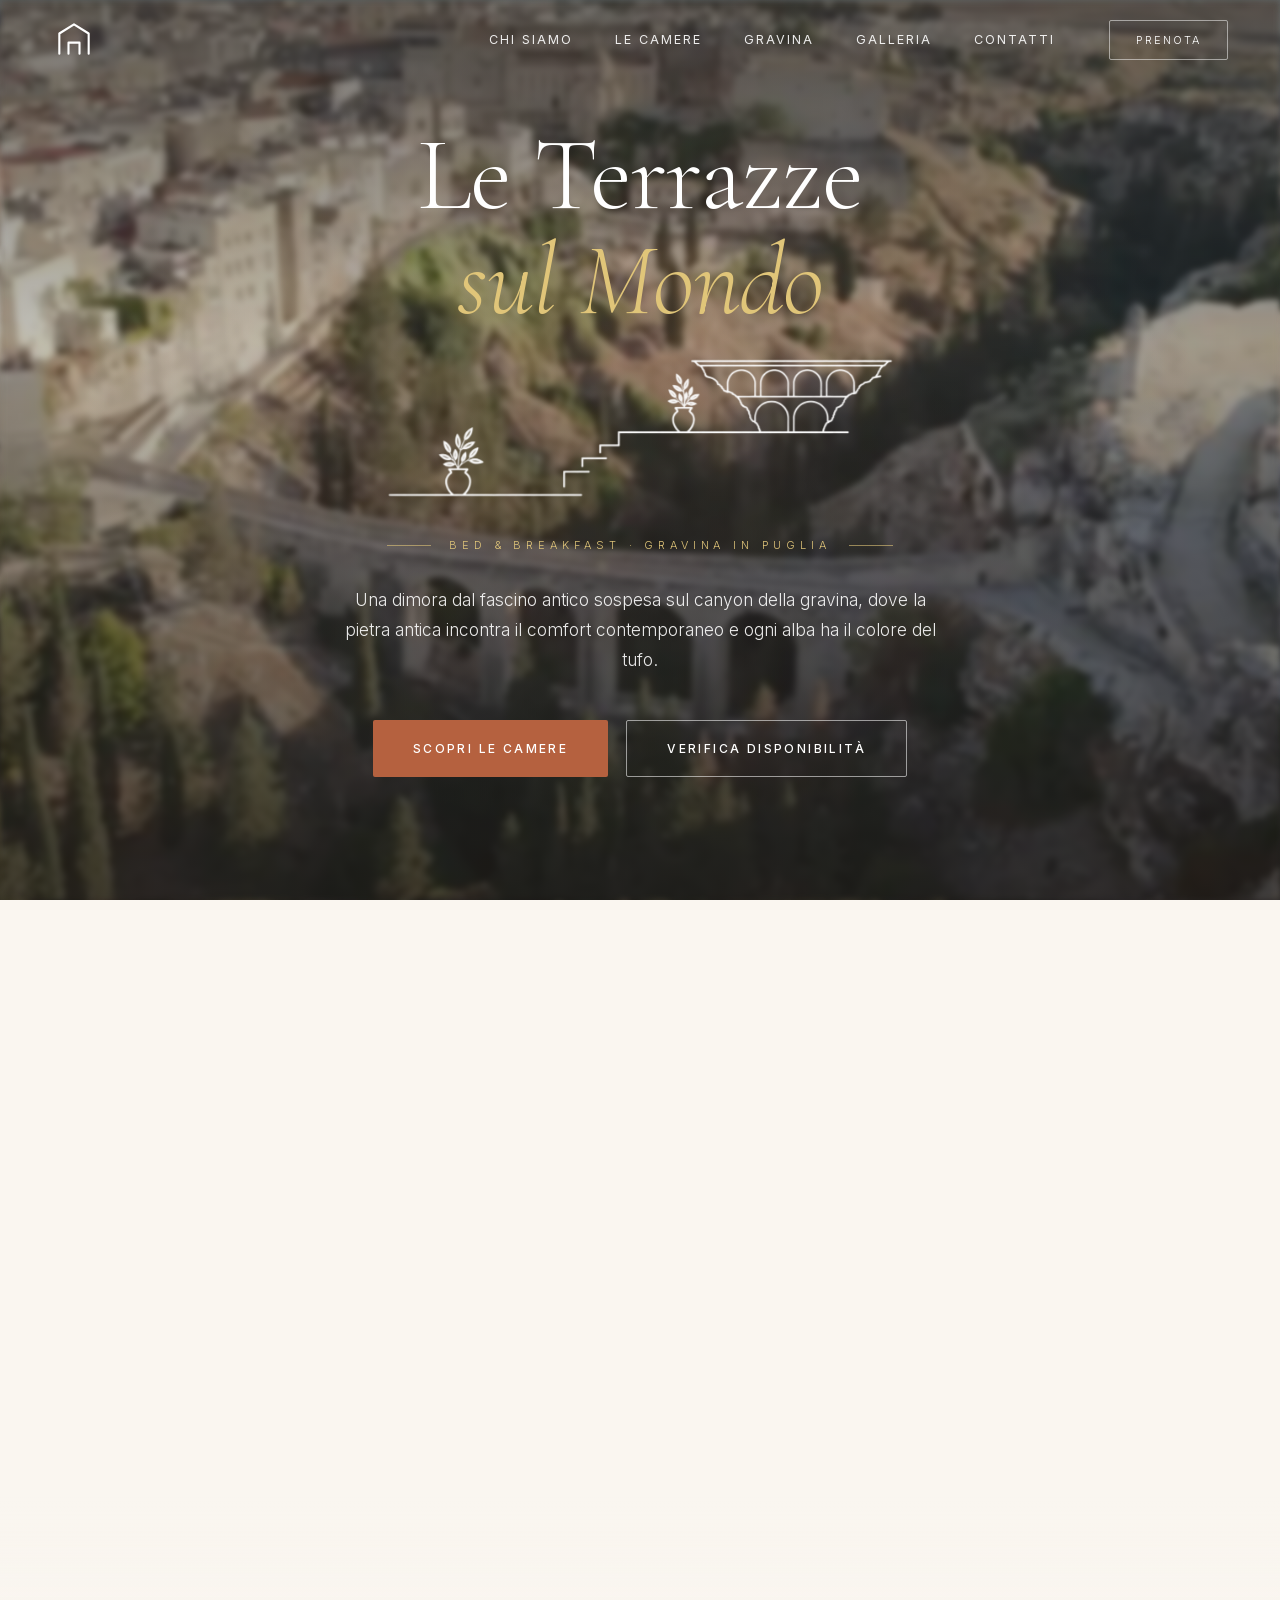
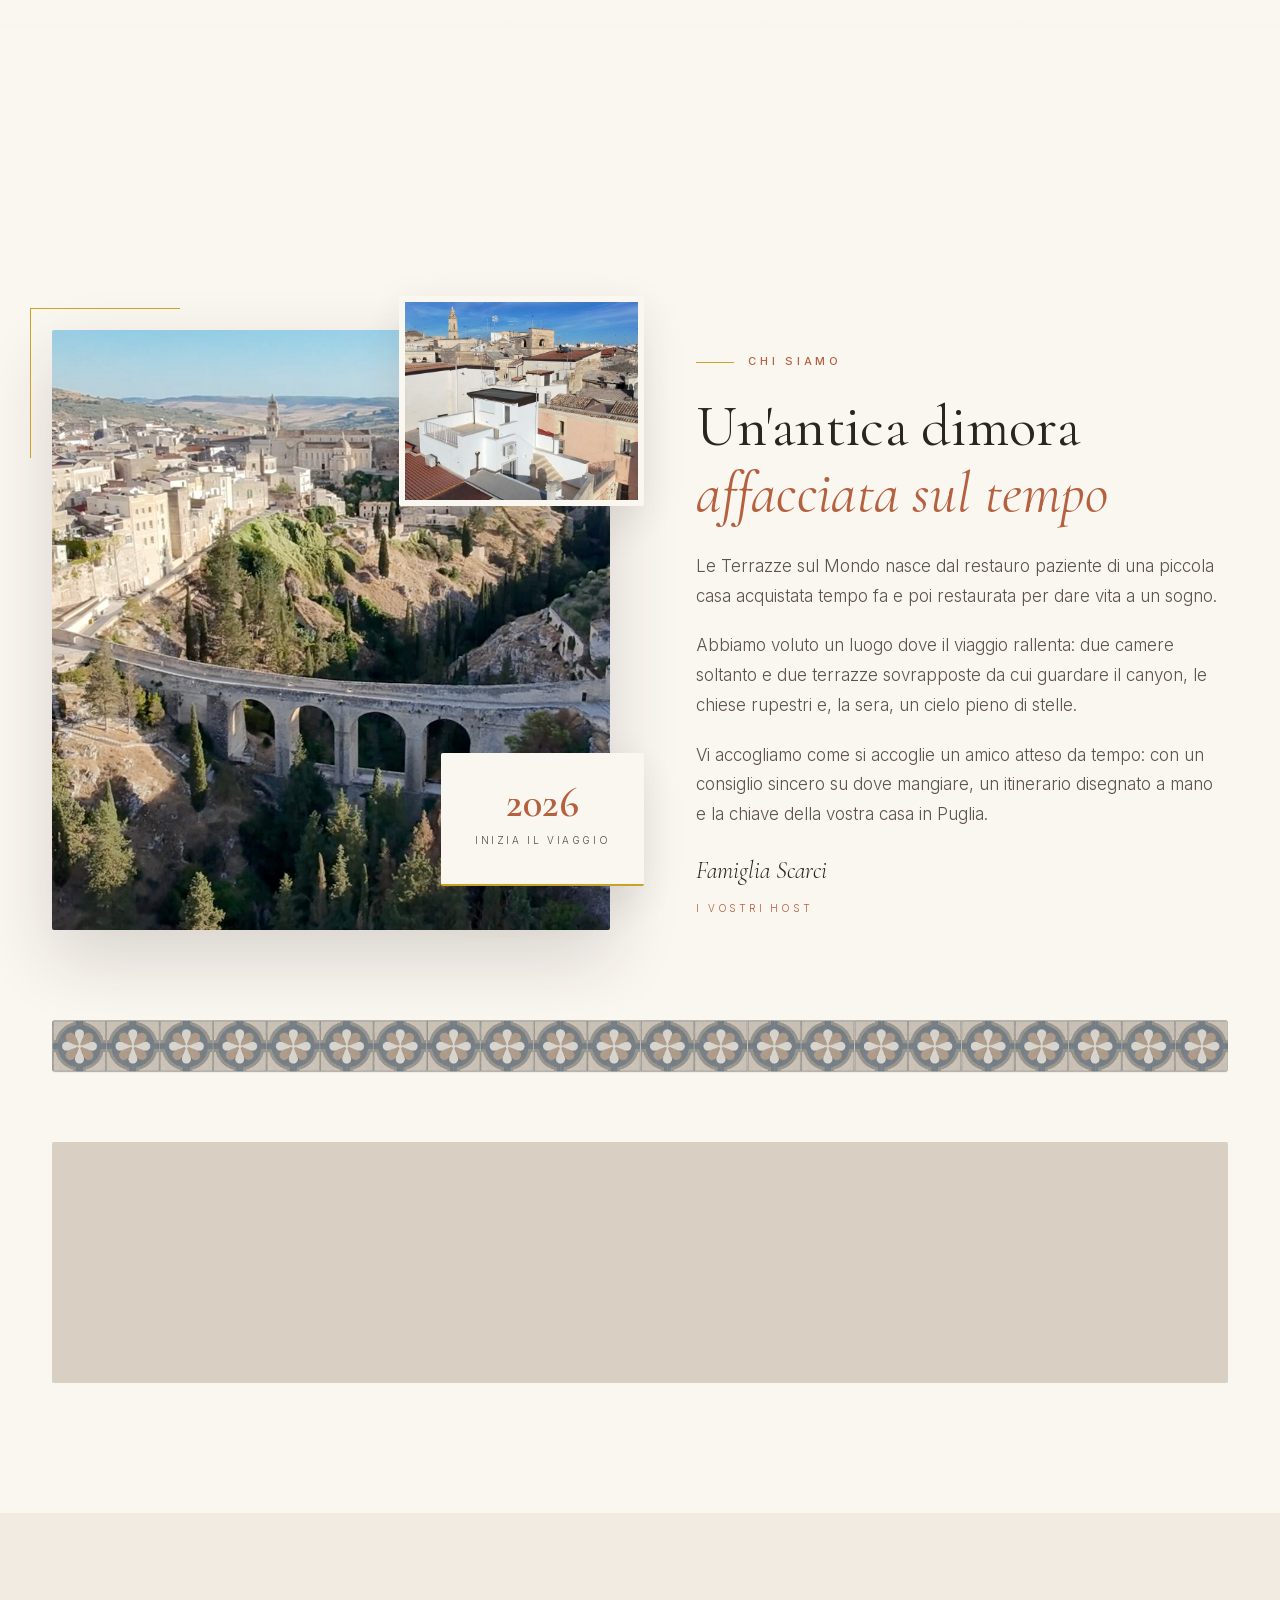
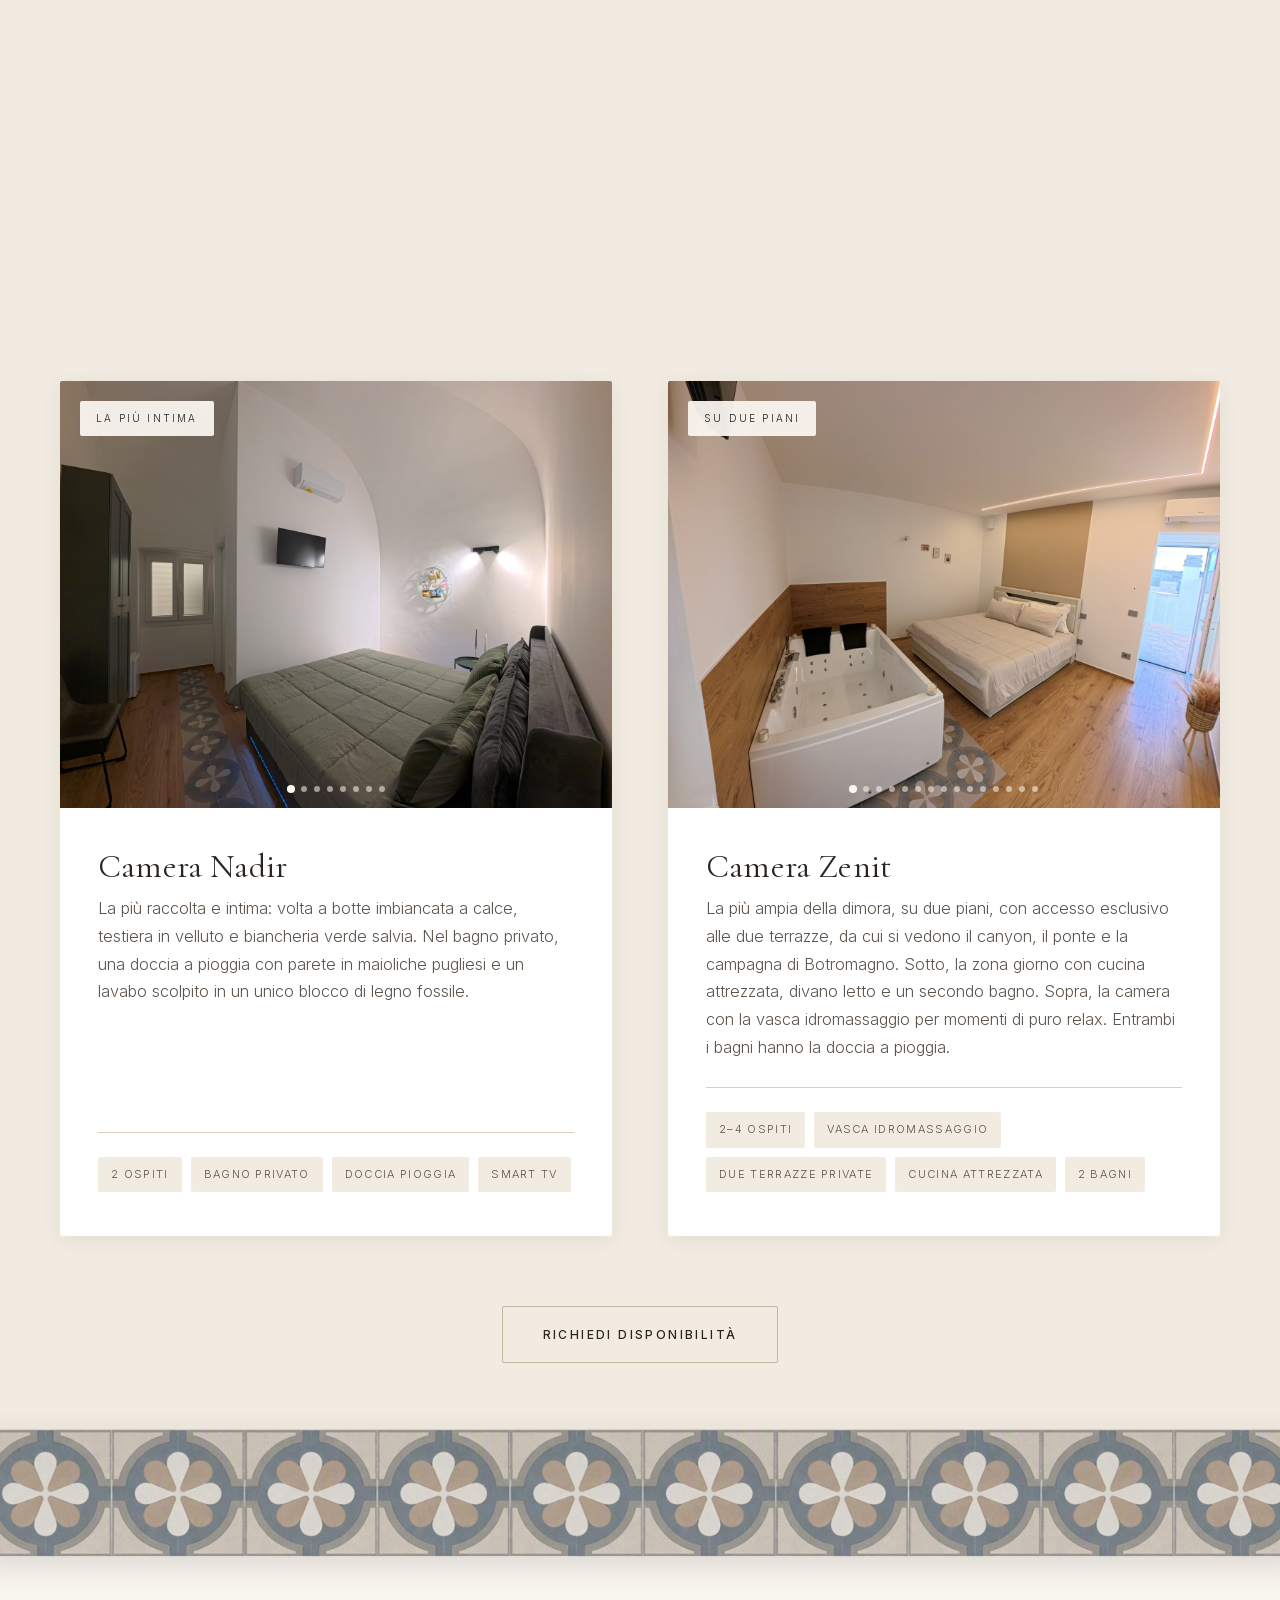
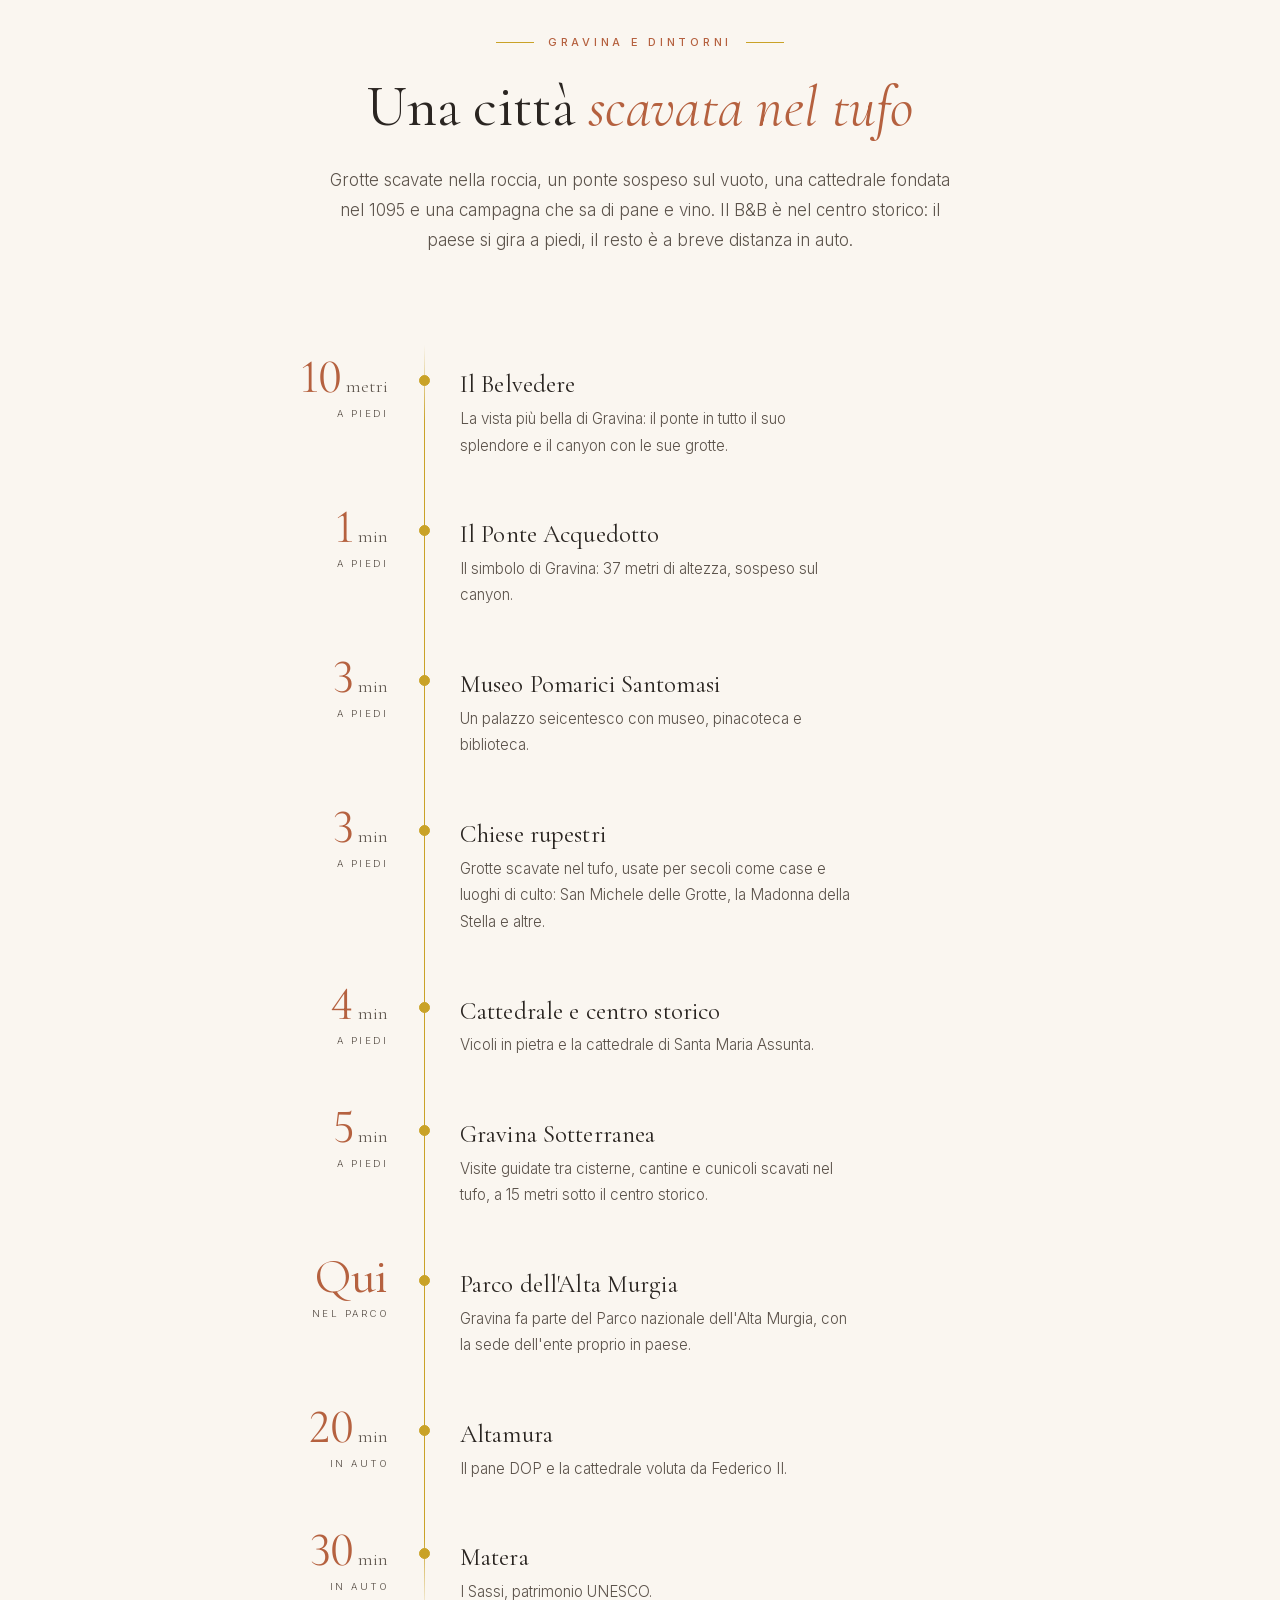
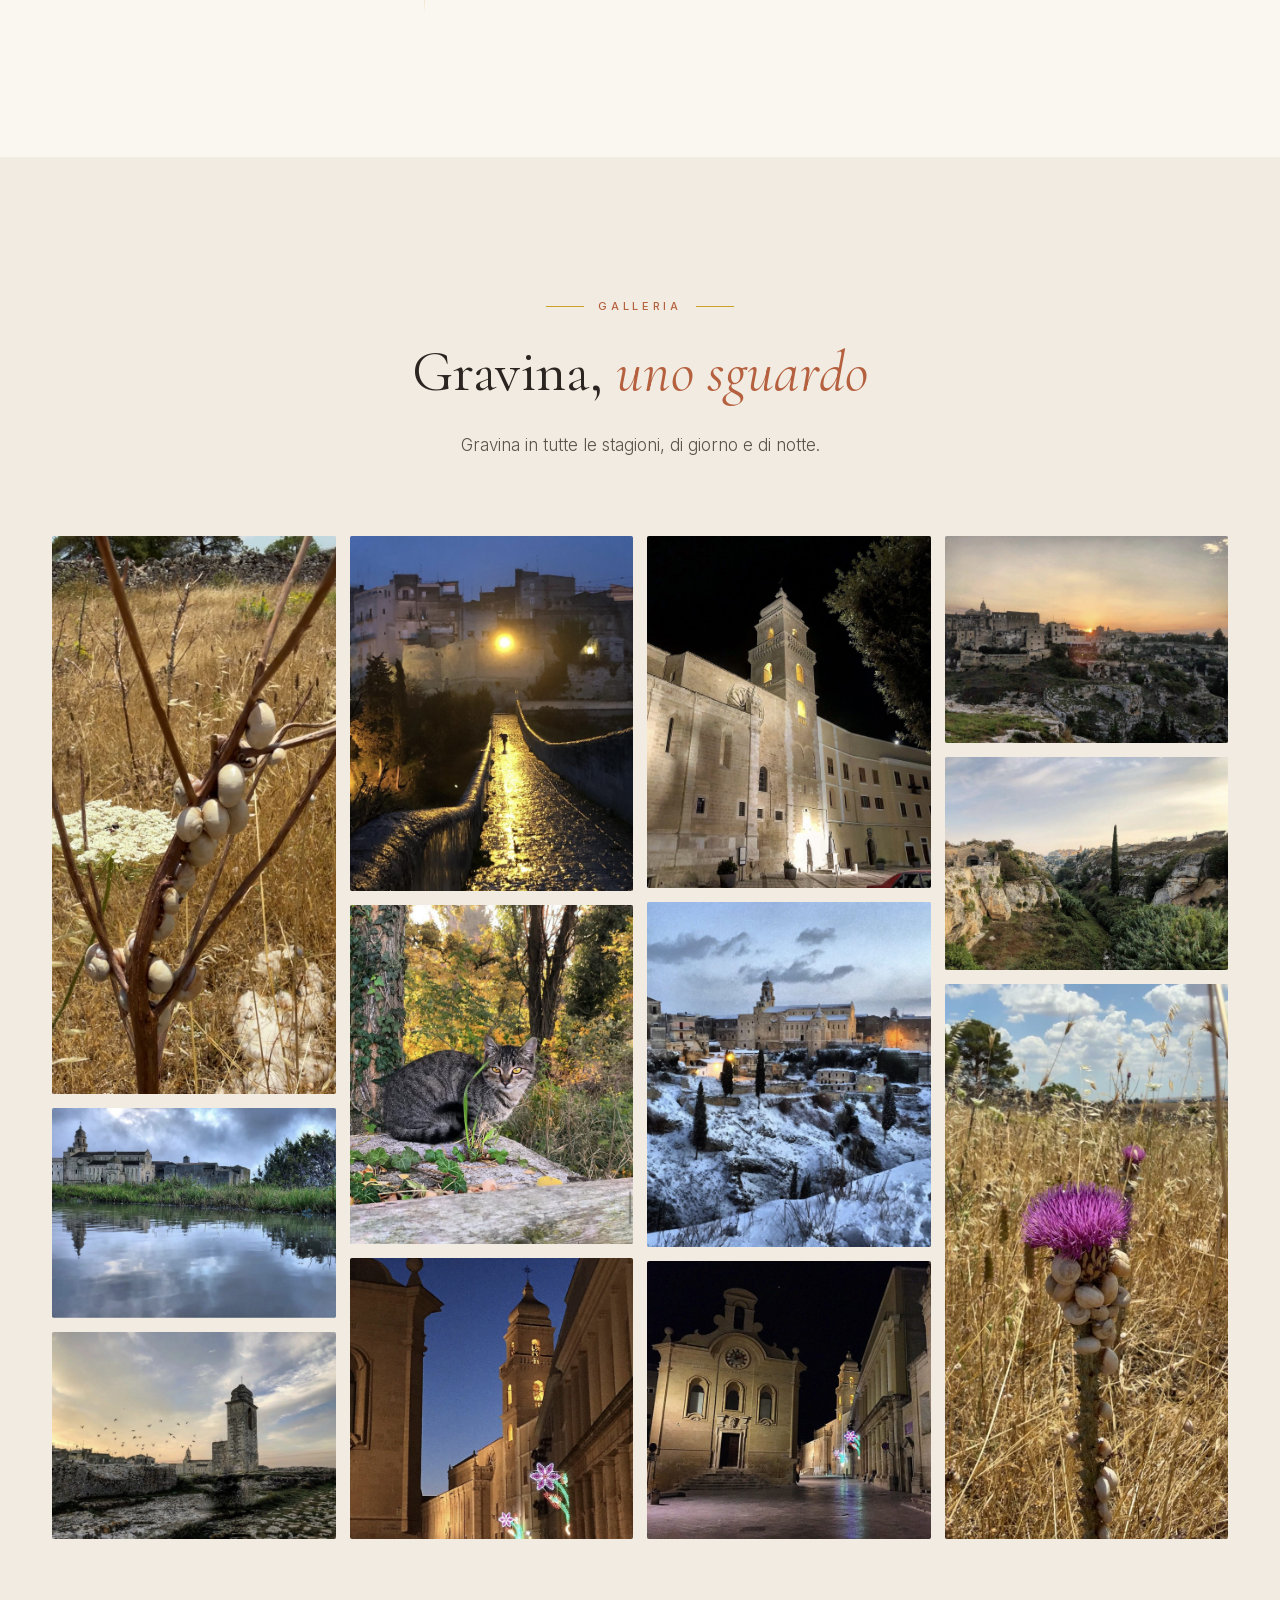
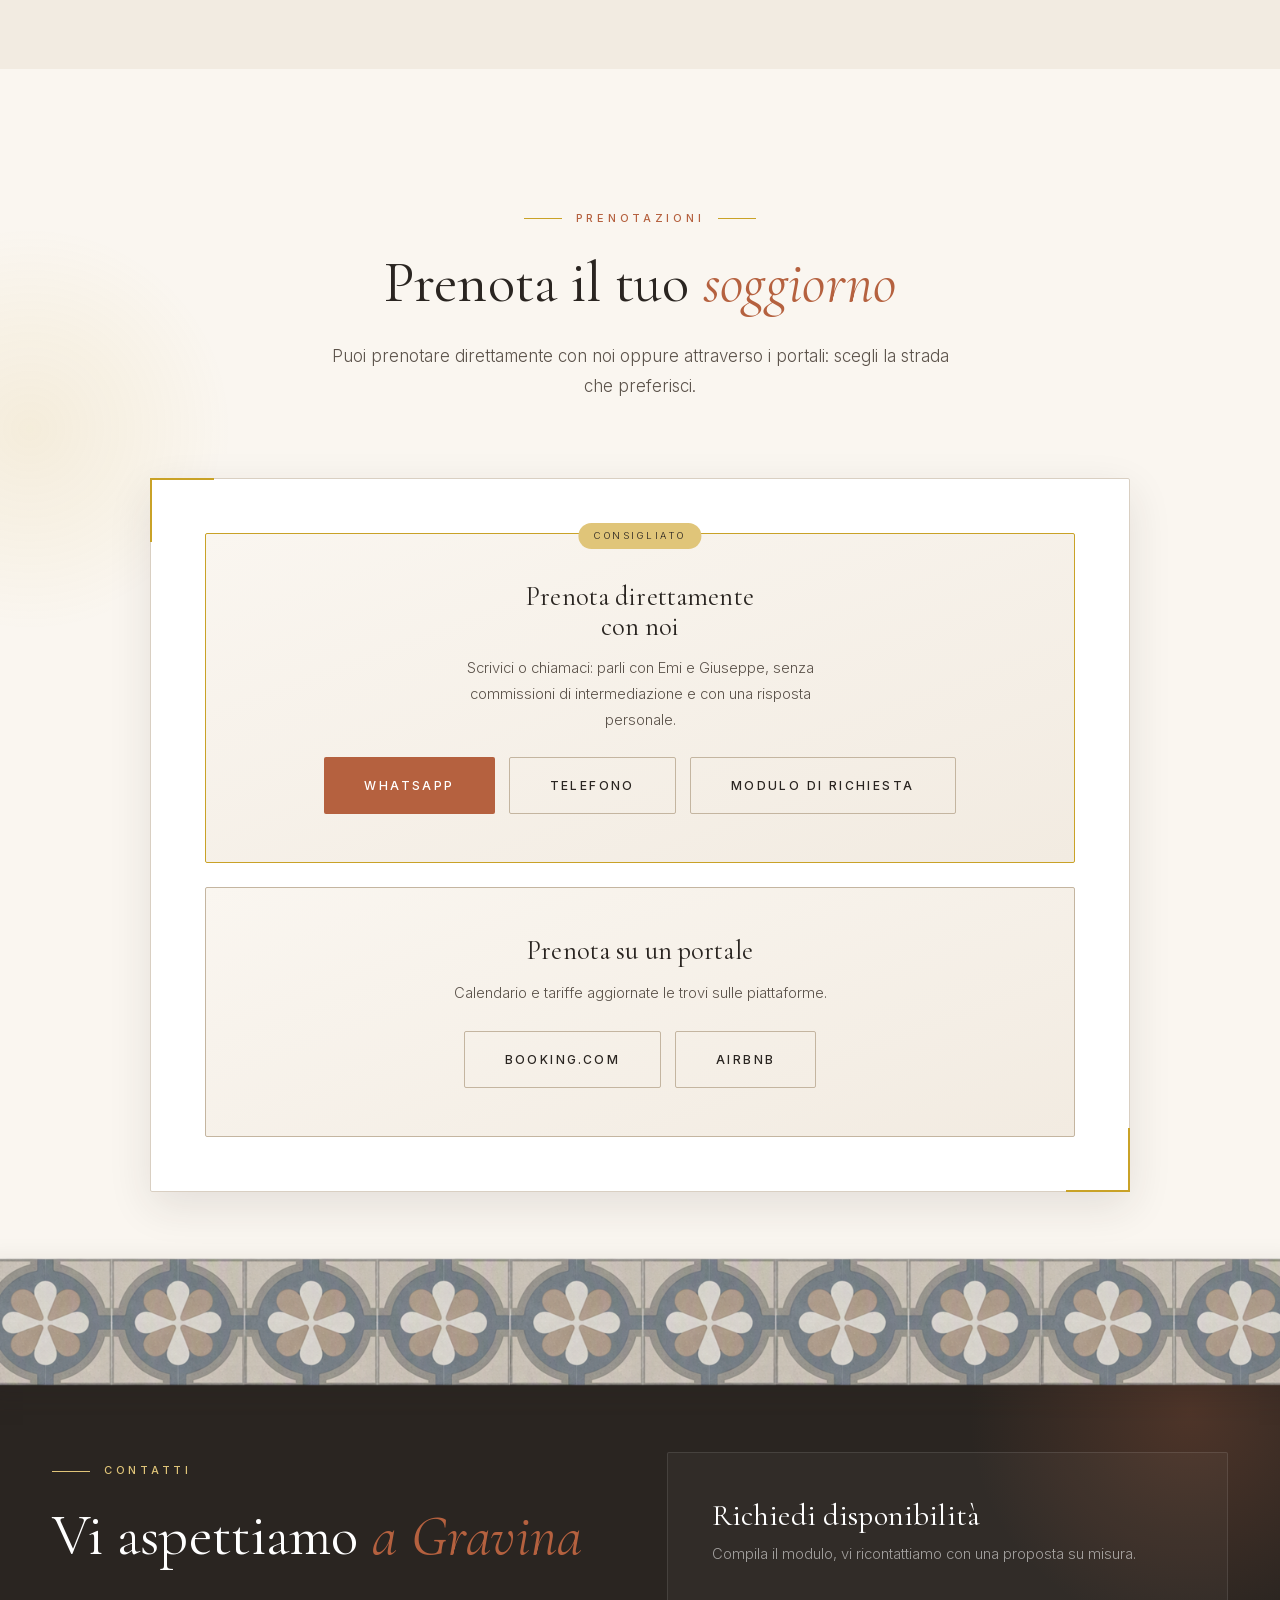
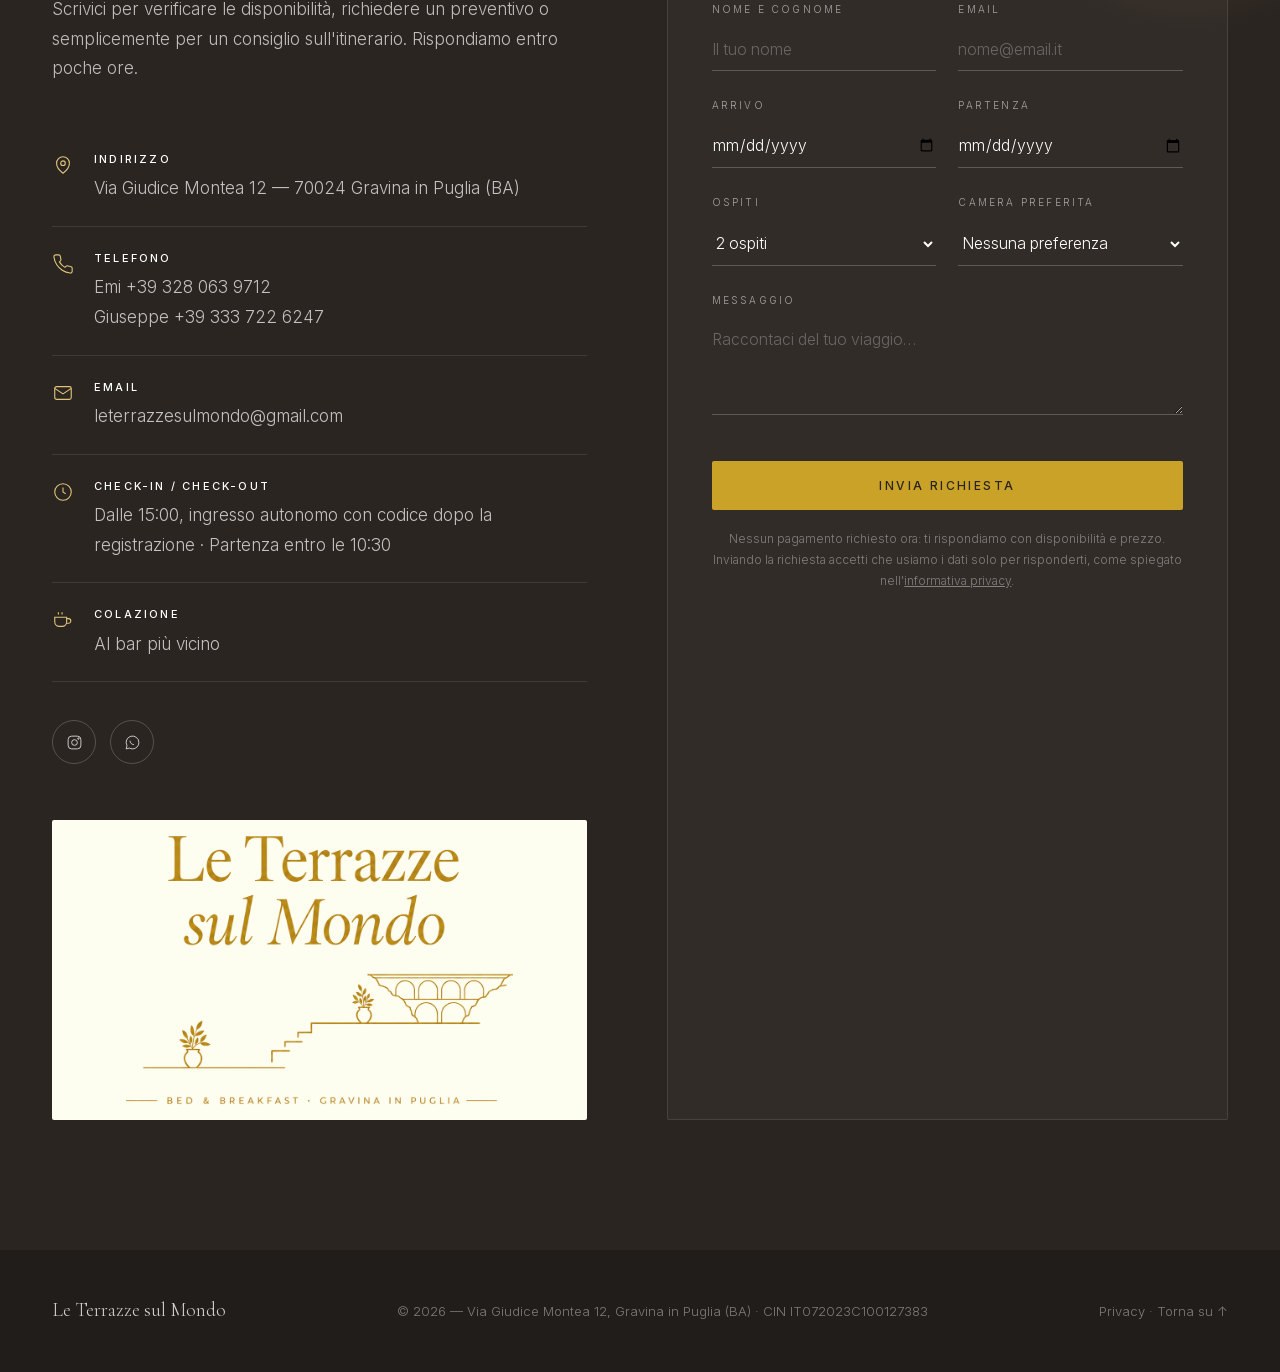
==== commit 7f54fd07: "Privacy completata con i dati del soggiorno, ingresso autonomo, timeline di Gravina corretta, titolo" ====
--- a/index.html
+++ b/index.html
@@ -35,7 +35,7 @@
 <link rel="stylesheet" href="fonts/fonts.css">
 
 <script>document.documentElement.classList.add('js')</script>
-<link rel="stylesheet" href="css/style.css?v=88">
+<link rel="stylesheet" href="css/style.css?v=93">
 </head>
 
 <body>
@@ -55,7 +55,7 @@
         <li><a class="nav__link" href="#gravina">Gravina</a></li>
         <li><a class="nav__link" href="#galleria">Galleria</a></li>
         <li><a class="nav__link" href="#contatti">Contatti</a></li>
-        <li><a class="nav__cta" href="#prenota">Prenota</a></li>
+        <li><a class="nav__cta" href="#booking-form">Prenota</a></li>
       </ul>
     </nav>
 
@@ -71,7 +71,7 @@
   <a href="#gravina">Gravina</a>
   <a href="#galleria">Galleria</a>
   <a href="#contatti">Contatti</a>
-  <a href="#prenota" class="mm-mail">Prenota il tuo soggiorno</a>
+  <a href="#booking-form" class="mm-mail">Prenota il tuo soggiorno</a>
 </div>
 
 <!-- ============================ HERO ============================ -->
@@ -100,7 +100,7 @@
       <p class="hero__sub">Una dimora dal fascino antico sospesa sul canyon della gravina, dove la pietra antica incontra il comfort contemporaneo e ogni alba ha il colore del tufo.</p>
       <div class="hero__actions">
         <a href="#camere" class="btn btn--primary"><span>Scopri le camere</span></a>
-        <a href="#prenota" class="btn btn--ghost"><span>Verifica disponibilità</span></a>
+        <a href="#booking-form" class="btn btn--ghost"><span>Verifica disponibilità</span></a>
       </div>
     </div>
 
@@ -151,8 +151,8 @@
       </div>
       <div class="feature reveal" data-delay="3">
         <div class="feature__icon"><svg viewBox="0 0 24 24"><circle cx="12" cy="12" r="9"/><path d="M12 7v5l3 2"/></svg></div>
-        <h4>Check-in automatico</h4>
-        <p>Con il codice d'accesso entrate quando volete, senza dover aspettare nessuno.</p>
+        <h4>Ingresso autonomo</h4>
+        <p>Dopo la registrazione prevista dalla legge ricevete il codice d'accesso e entrate in autonomia, senza dover aspettare nessuno.</p>
       </div>
     </div>
   </div>
@@ -164,7 +164,7 @@
     <div class="head-center reveal">
       <p class="eyebrow eyebrow--center">Le camere</p>
       <h2 class="section-title">Due stanze, <em>due punti di vista</em></h2>
-      <p class="lead">Zenit e Nadir: il punto più alto e il punto più basso, la stessa cura in ogni dettaglio. In entrambe: biancheria pregiata, bagno privato con finiture artigianali, climatizzazione silenziosa, Wi-Fi in fibra e ingresso autonomo con il codice.</p>
+      <p class="lead">Zenit e Nadir: il punto più alto e il punto più basso, la stessa cura in ogni dettaglio. In entrambe: biancheria pregiata, bagno privato con finiture artigianali, climatizzazione silenziosa, Wi-Fi in fibra e ingresso autonomo con codice.</p>
     </div>
 
     <div class="rooms">
@@ -241,14 +241,14 @@
         </div>
         <div class="room__body">
           <h3>Camera Zenit</h3>
-          <p>La più ampia della dimora, su due piani, con accesso esclusivo alle due terrazze, da cui si vedono il canyon, il ponte e la campagna di Botromagno. Sotto, la zona giorno con cucina attrezzata, divano letto e un secondo bagno. Sopra, la camera con la vasca idromassaggio per momenti di puro relax. Il bagno ha la doccia a pioggia con maioliche pugliesi e un lavabo in legno fossile scolpito a mano.</p>
+          <p>La più ampia della dimora, su due piani, con accesso esclusivo alle due terrazze, da cui si vedono il canyon, il ponte e la campagna di Botromagno. Sotto, la zona giorno con cucina attrezzata, divano letto e un secondo bagno. Sopra, la camera con la vasca idromassaggio per momenti di puro relax. Entrambi i bagni hanno la doccia a pioggia.</p>
           <div class="room__meta"><span>2–4 ospiti</span><span>Vasca idromassaggio</span><span>Due terrazze private</span><span>Cucina attrezzata</span><span>2 bagni</span></div>
         </div>
       </article>
     </div>
 
     <div class="rooms-note reveal">
-      <a href="#prenota" class="btn btn--outline"><span>Richiedi disponibilità</span></a>
+      <a href="#booking-form" class="btn btn--outline"><span>Richiedi disponibilità</span></a>
     </div>
   </div>
 </section>
@@ -296,15 +296,16 @@
         <div class="stop__body"><h3>Gravina Sotterranea</h3><p>Visite guidate tra cisterne, cantine e cunicoli scavati nel tufo, a 15 metri sotto il centro storico.</p></div>
       </li>
       <li class="stop reveal" data-delay="3">
-        <span class="stop__time"><b>10</b> min<small>in auto</small></span>
-        <span class="stop__dot" aria-hidden="true"></span>
-        <div class="stop__body"><h3>Altamura</h3><p>Il pane DOP e la cattedrale voluta da Federico II.</p></div>
+        <span class="stop__time"><b>Qui</b><small>nel parco</small></span>
+        <span class="stop__dot" aria-hidden="true"></span>
+        <div class="stop__body"><h3>Parco dell'Alta Murgia</h3><p>Gravina fa parte del Parco nazionale dell'Alta Murgia, con la sede dell'ente proprio in paese.</p></div>
       </li>
       <li class="stop reveal" data-delay="3">
         <span class="stop__time"><b>20</b> min<small>in auto</small></span>
         <span class="stop__dot" aria-hidden="true"></span>
-        <div class="stop__body"><h3>Parco dell'Alta Murgia</h3><p>Trekking tra jazzi, muretti a secco e orchidee spontanee.</p></div>
-      </li>
+        <div class="stop__body"><h3>Altamura</h3><p>Il pane DOP e la cattedrale voluta da Federico II.</p></div>
+      </li>
+      
       <li class="stop reveal" data-delay="3">
         <span class="stop__time"><b>30</b> min<small>in auto</small></span>
         <span class="stop__dot" aria-hidden="true"></span>
@@ -319,7 +320,7 @@
   <div class="container">
     <div class="head-center reveal">
       <p class="eyebrow eyebrow--center">Galleria</p>
-      <h2 class="section-title">Gli spazi, <em>uno sguardo</em></h2>
+      <h2 class="section-title">Gravina, <em>uno sguardo</em></h2>
       <p class="lead">Gravina in tutte le stagioni, di giorno e di notte.</p>
     </div>
 
@@ -367,7 +368,7 @@
           <div class="booking__links">
             <a href="https://wa.me/393280639712?text=Buongiorno%2C%20vorrei%20informazioni%20per%20prenotare%20un%20soggiorno." class="btn btn--primary" target="_blank" rel="noopener"><span>WhatsApp</span></a>
             <a href="tel:+393280639712" class="btn btn--outline"><span>Telefono</span></a>
-            <a href="#contatti" class="btn btn--outline"><span>Modulo di richiesta</span></a>
+            <a href="#booking-form" class="btn btn--outline"><span>Modulo di richiesta</span></a>
           </div>
         </div>
         <div class="booking__choice">
@@ -412,7 +413,7 @@
           </li>
           <li>
             <span class="ico"><svg viewBox="0 0 24 24"><circle cx="12" cy="12" r="9"/><path d="M12 7v5l3 2"/></svg></span>
-            <div><strong>Check-in / Check-out</strong>Dalle 15:00, anche a tarda notte con il codice · Partenza entro le 10:30</div>
+            <div><strong>Check-in / Check-out</strong>Dalle 15:00, ingresso autonomo con codice dopo la registrazione · Partenza entro le 10:30</div>
           </li>
           <li>
             <span class="ico"><svg viewBox="0 0 24 24"><path d="M3 9h13v5a5 5 0 0 1-5 5H8a5 5 0 0 1-5-5z"/><path d="M16 10.5h2a2.5 2.5 0 0 1 0 5h-2.3"/><path d="M7 3.5v2.5M11 3.5v2.5"/></svg></span>
--- a/css/style.css
+++ b/css/style.css
@@ -980,3 +980,5 @@
   .hero__eyebrow::before,.hero__eyebrow::after{width:20px}
   .brand__mark{width:34px;height:34px}
 }
+
+@media print{.legal-page{background:#fff}.legal__top{display:none}.legal{padding:0}.legal h2{break-after:avoid}.legal li,.legal p{break-inside:avoid}}
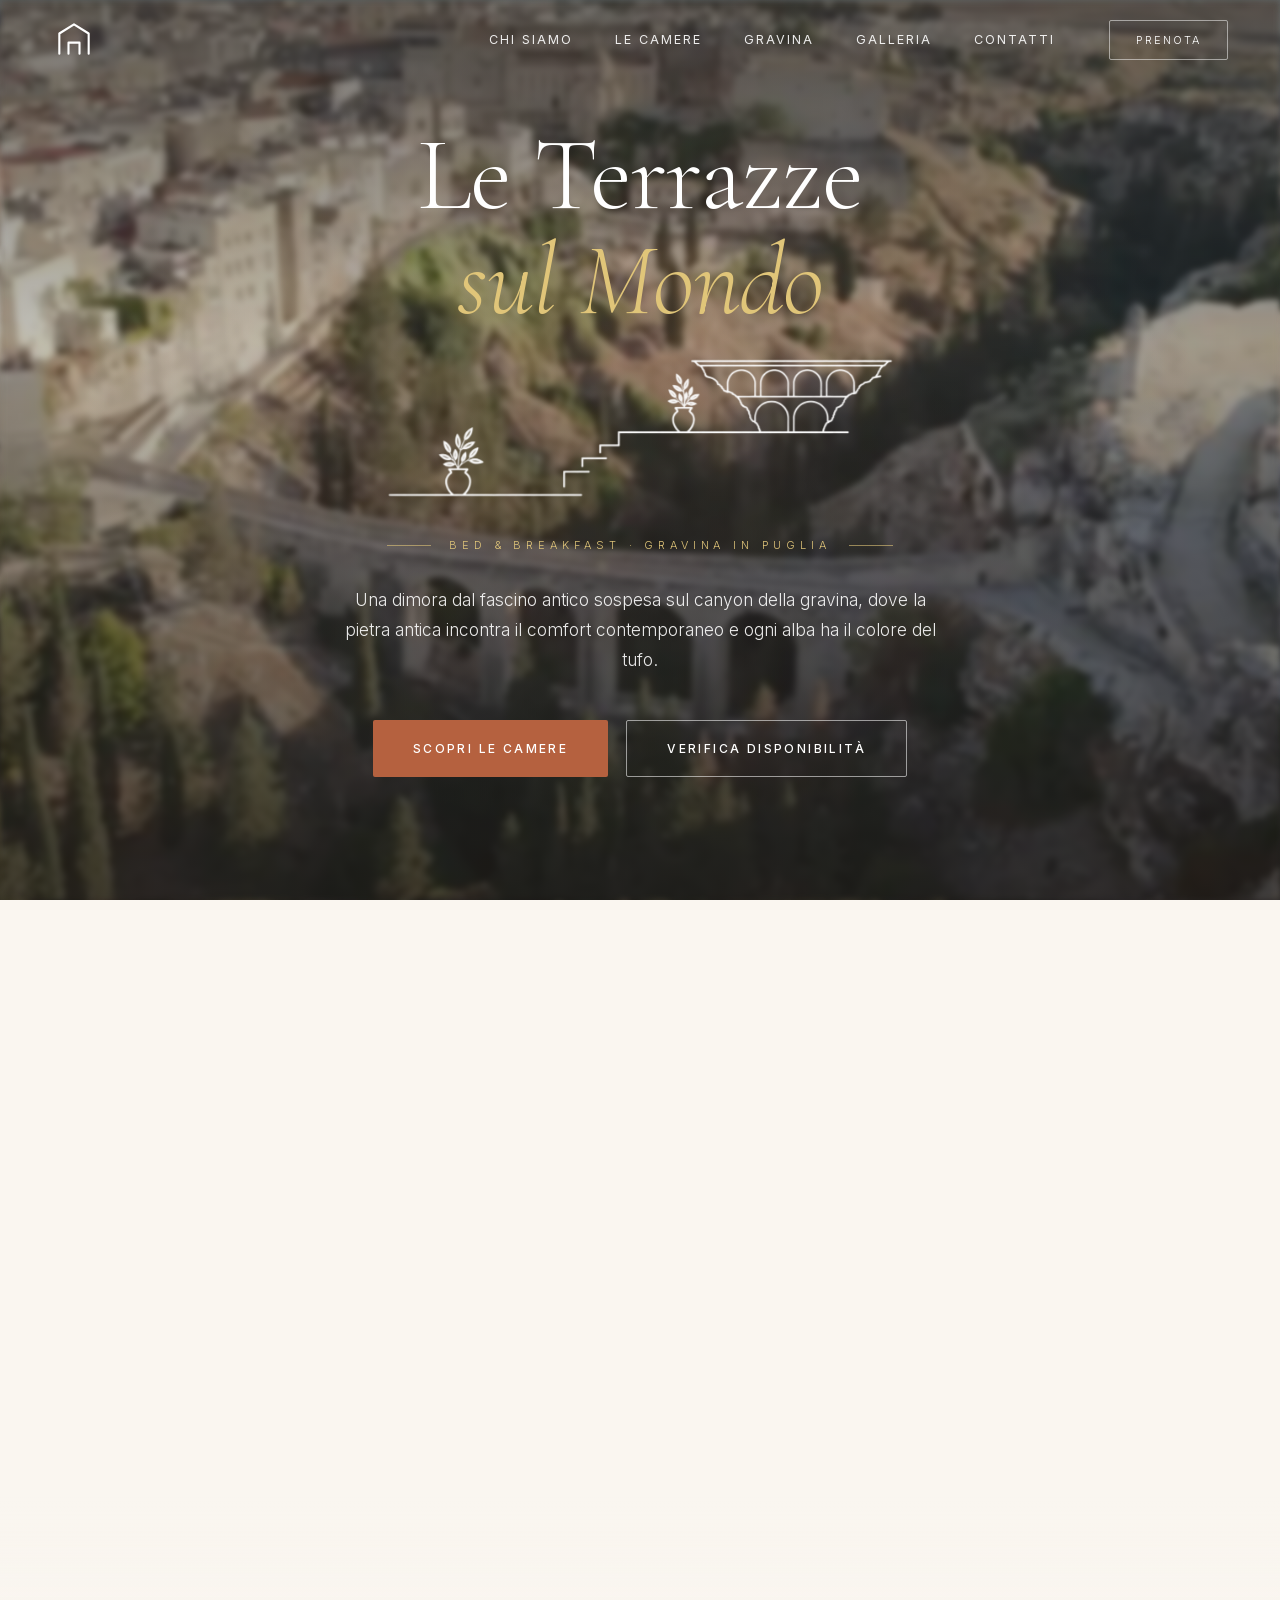
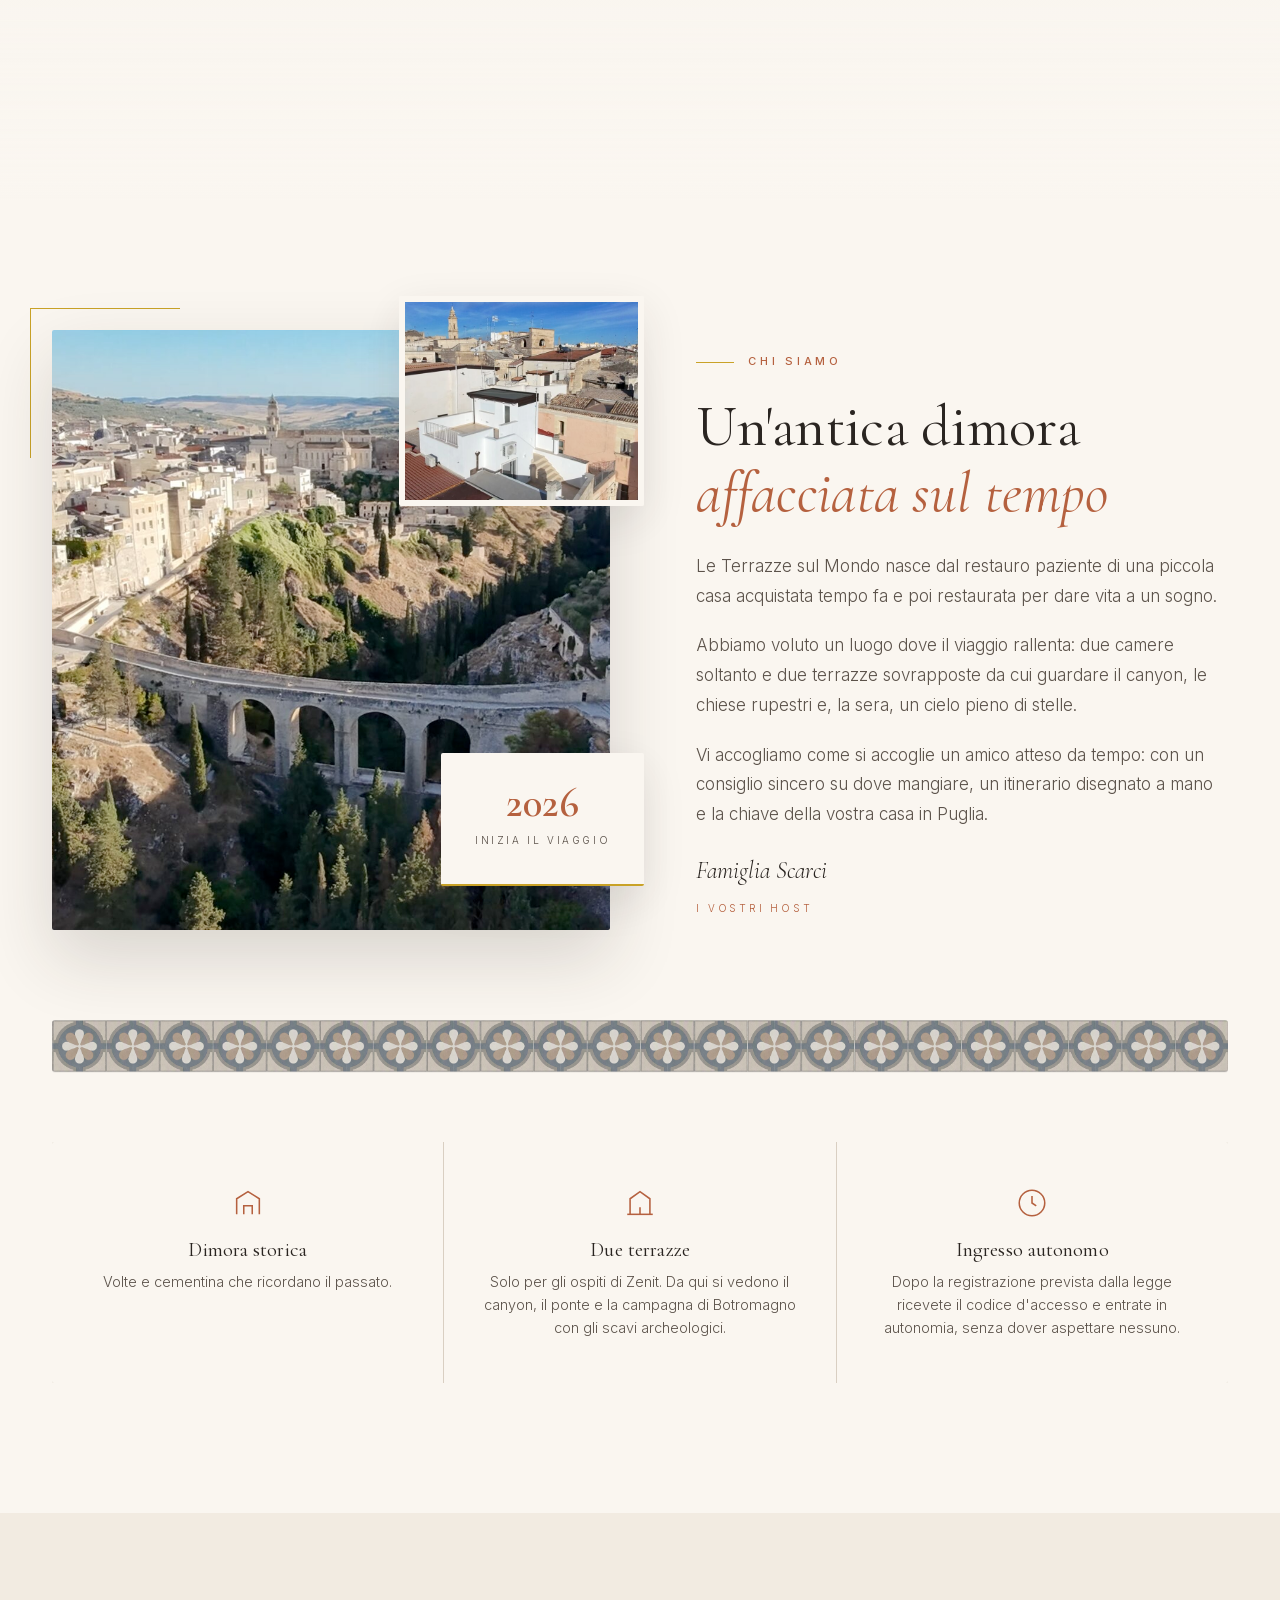
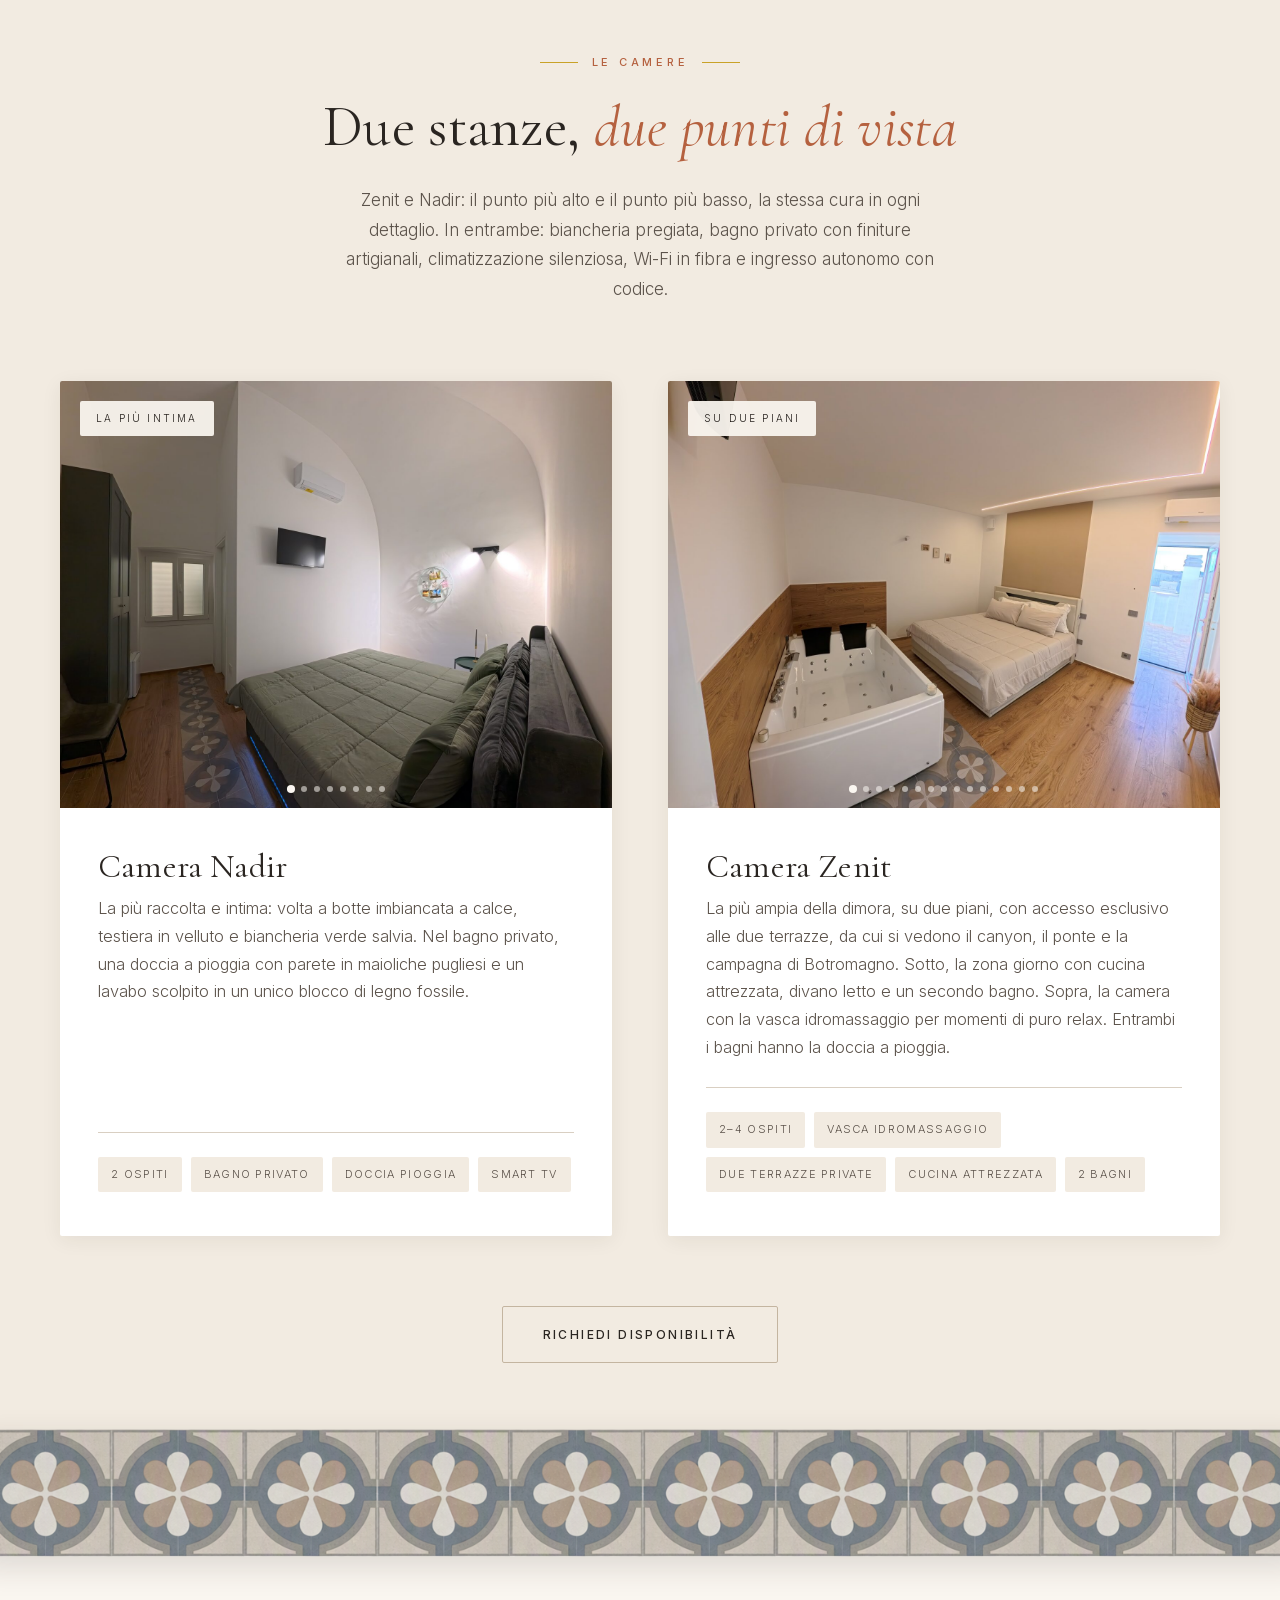
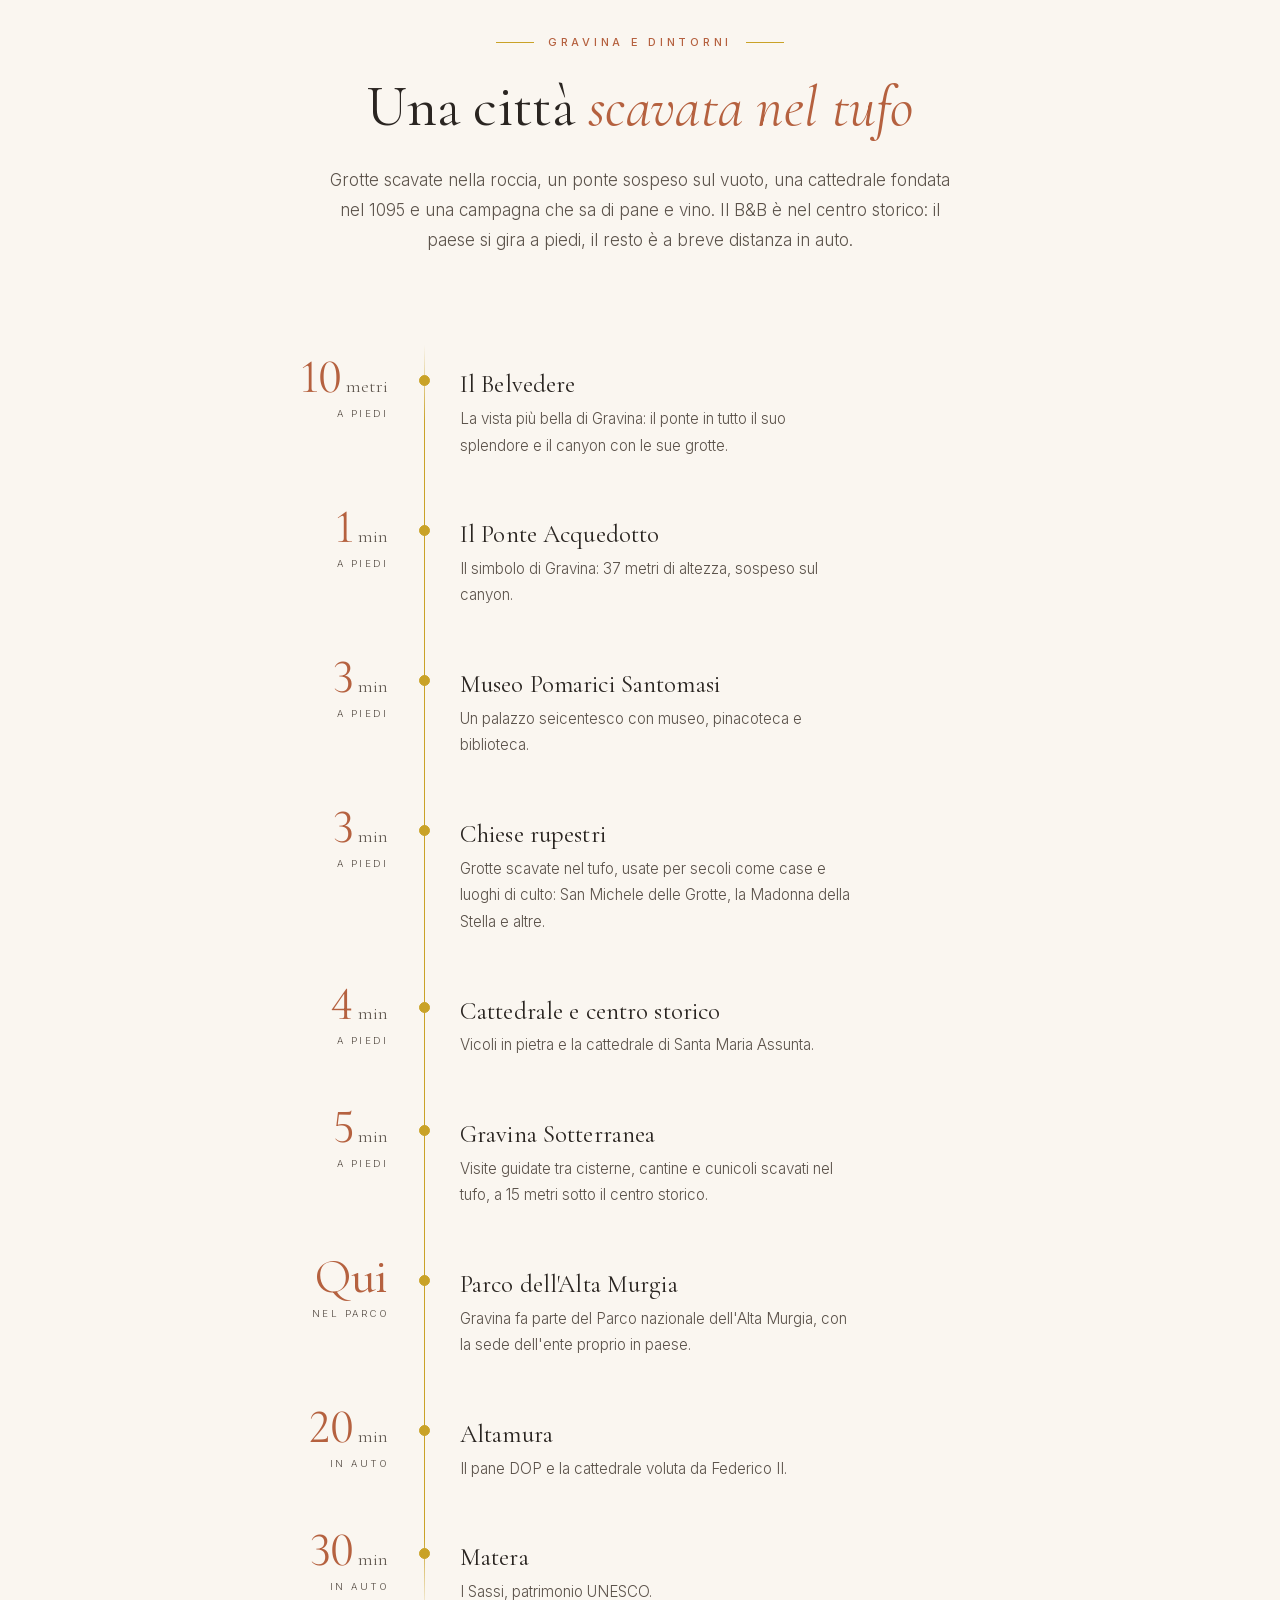
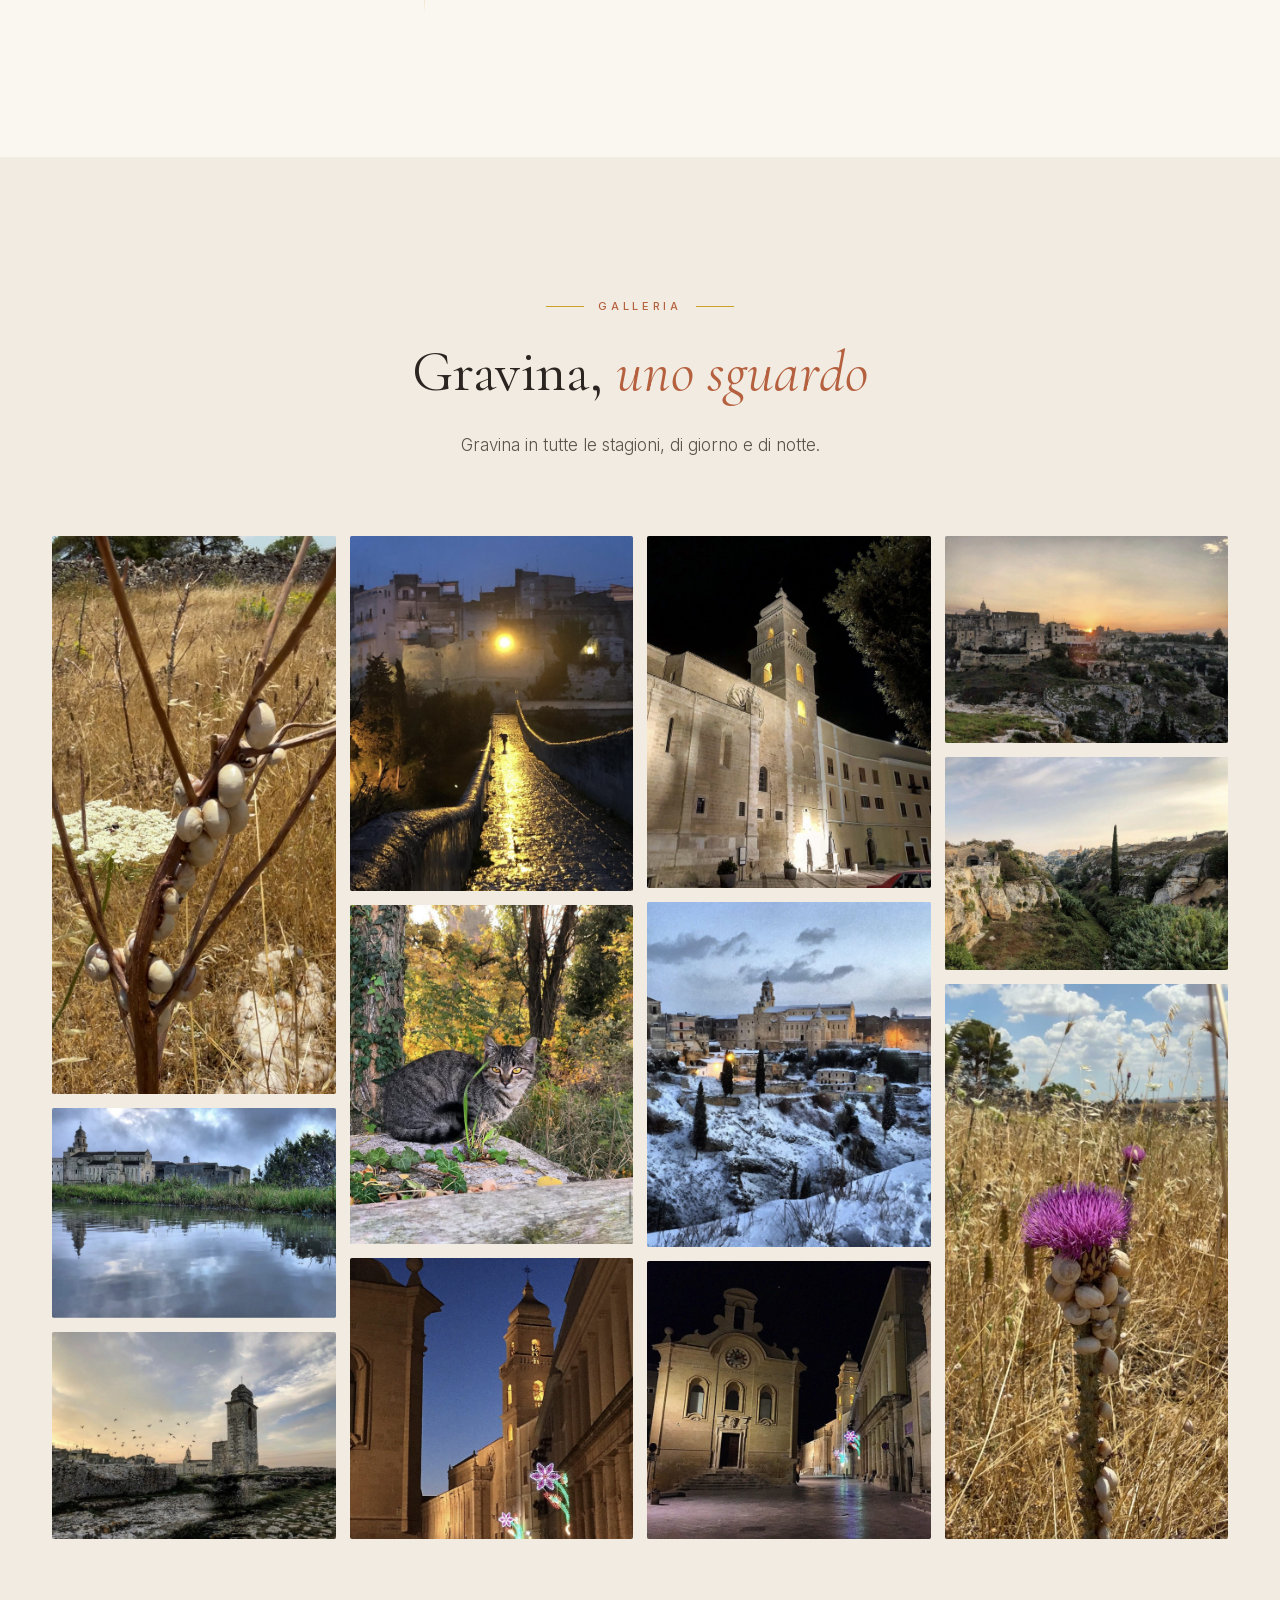
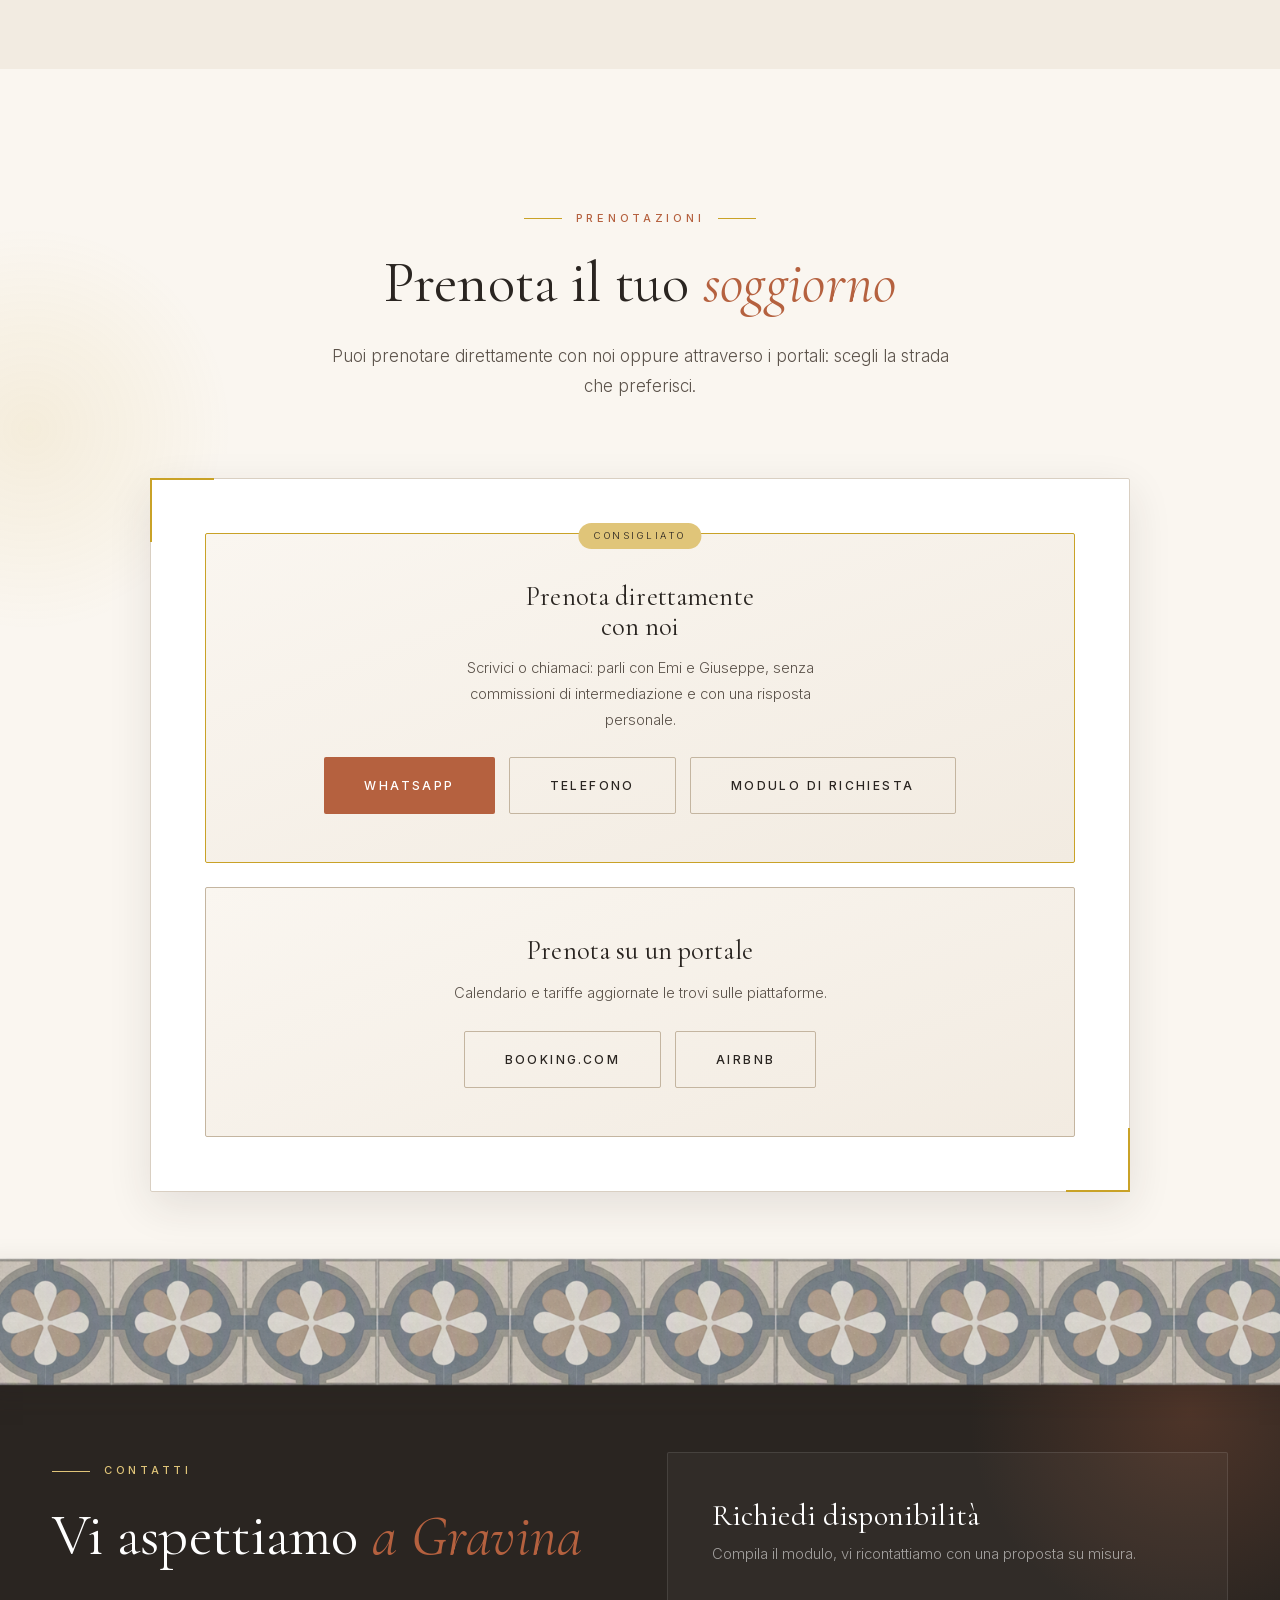
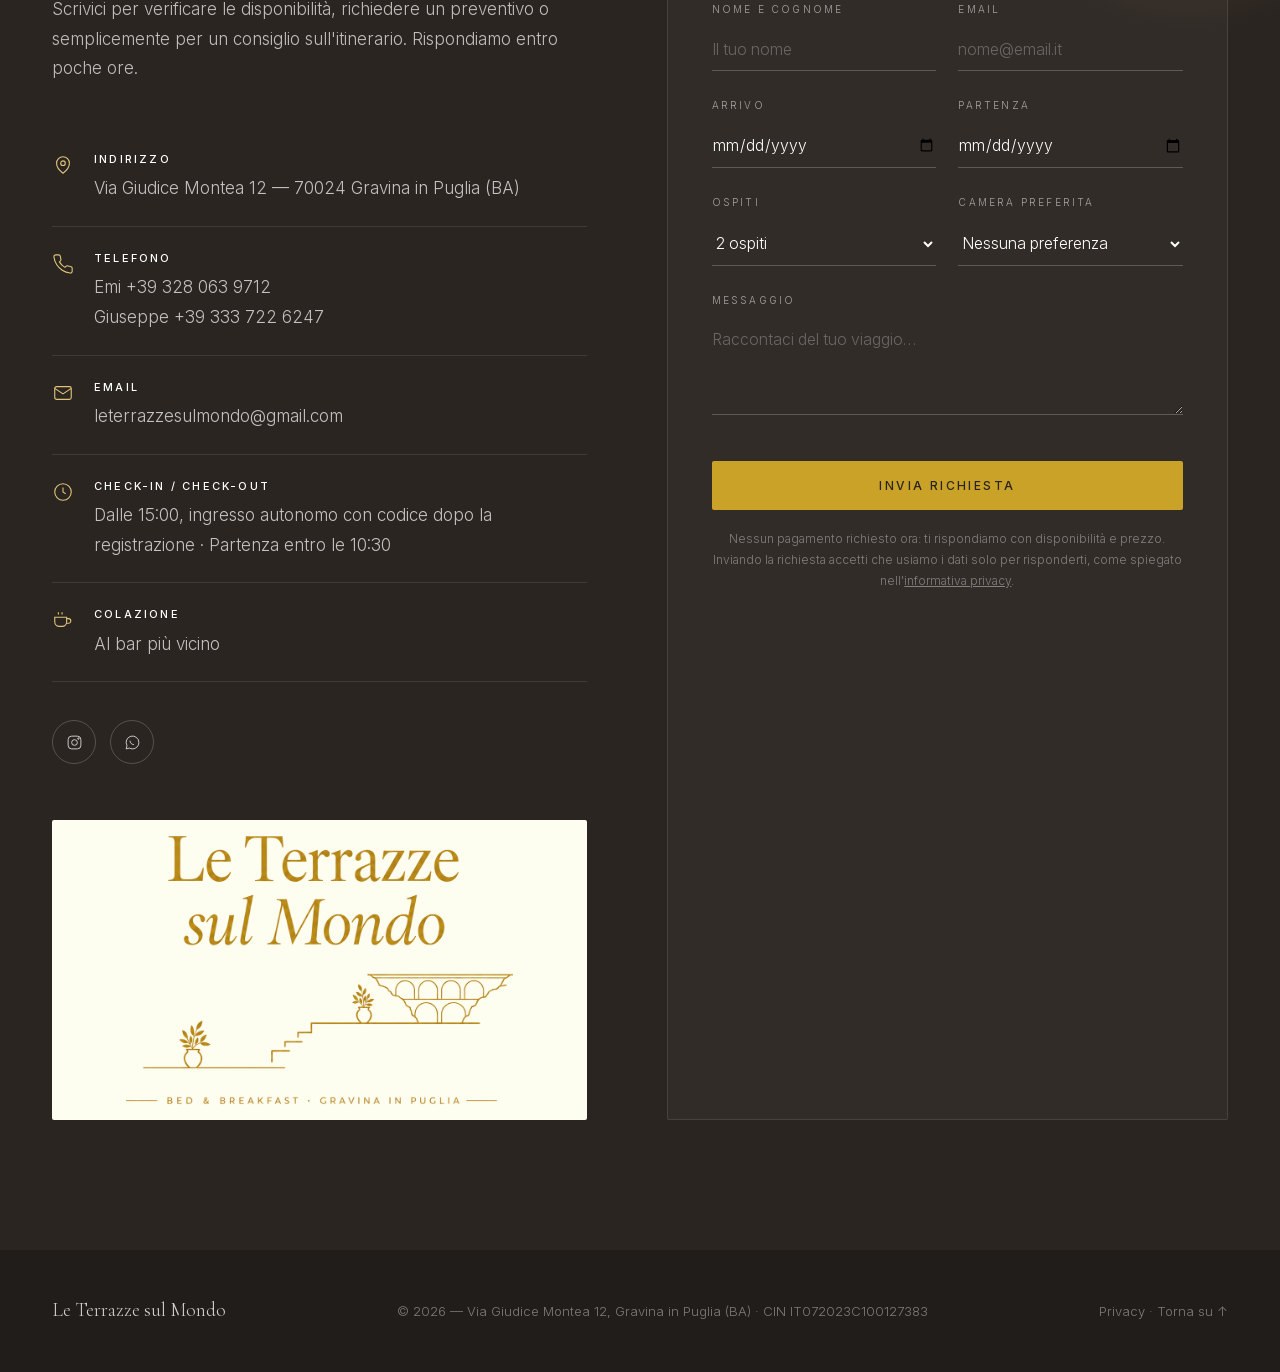
==== commit ae236b0c: "Lancio: sito indicizzabile su leterrazzesulmondo.it, indirizzo ufficiale, robots, sitemap e dati str" ====
--- a/index.html
+++ b/index.html
@@ -5,8 +5,33 @@
 <meta name="viewport" content="width=device-width, initial-scale=1">
 <title>Le Terrazze sul Mondo — B&amp;B a Gravina in Puglia</title>
 <meta name="description" content="Le Terrazze sul Mondo, bed &amp; breakfast dal fascino antico nel cuore storico di Gravina in Puglia. Due camere raffinate e, per la suite Zenit, due terrazze private affacciate sulla gravina.">
-<!-- SITO IN LAVORAZIONE: rimuovere la riga seguente al lancio, con dominio e contenuti definitivi. -->
-<meta name="robots" content="noindex, nofollow">
+<link rel="canonical" href="https://leterrazzesulmondo.it/">
+<script type="application/ld+json">
+{
+  "@context": "https://schema.org",
+  "@type": "BedAndBreakfast",
+  "name": "Le Terrazze sul Mondo",
+  "description": "Bed & breakfast nel centro storico di Gravina in Puglia, con due camere (Zenit e Nadir) e due terrazze affacciate sulla gravina.",
+  "url": "https://leterrazzesulmondo.it/",
+  "image": "https://leterrazzesulmondo.it/og-image.jpg",
+  "email": "leterrazzesulmondo@gmail.com",
+  "telephone": "+393280639712",
+  "address": {
+    "@type": "PostalAddress",
+    "streetAddress": "Via Giudice Montea 12",
+    "addressLocality": "Gravina in Puglia",
+    "addressRegion": "BA",
+    "postalCode": "70024",
+    "addressCountry": "IT"
+  },
+  "checkinTime": "15:00",
+  "checkoutTime": "10:30",
+  "numberOfRooms": 2,
+  "sameAs": [
+    "https://www.instagram.com/le.terrazze.sul.mondo/"
+  ]
+}
+</script>
 
 <!-- Favicon -->
 <link rel="icon" href="favicon.ico" sizes="any">
@@ -19,14 +44,14 @@
 <meta name="apple-mobile-web-app-title" content="Le Terrazze">
 
 <!-- Anteprima alla condivisione del link (WhatsApp, Facebook, ecc.)
-     NB: aggiornare og:url e og:image con il dominio definitivo al lancio. -->
+     Dominio definitivo: leterrazzesulmondo.it -->
 <meta property="og:type" content="website">
 <meta property="og:locale" content="it_IT">
 <meta property="og:site_name" content="Le Terrazze sul Mondo">
 <meta property="og:title" content="Le Terrazze sul Mondo — B&amp;B a Gravina in Puglia">
 <meta property="og:description" content="Dimora dal fascino antico nel centro storico di Gravina in Puglia: due camere raffinate e, per la suite Zenit, due terrazze private affacciate sulla gravina.">
-<meta property="og:url" content="https://leterrazzesulmondo.github.io/">
-<meta property="og:image" content="https://leterrazzesulmondo.github.io/og-image.jpg?v=2">
+<meta property="og:url" content="https://leterrazzesulmondo.it/">
+<meta property="og:image" content="https://leterrazzesulmondo.it/og-image.jpg?v=2">
 <meta property="og:image:width" content="1200">
 <meta property="og:image:height" content="630">
 <meta property="og:image:alt" content="Le Terrazze sul Mondo — Bed &amp; Breakfast, Gravina in Puglia">
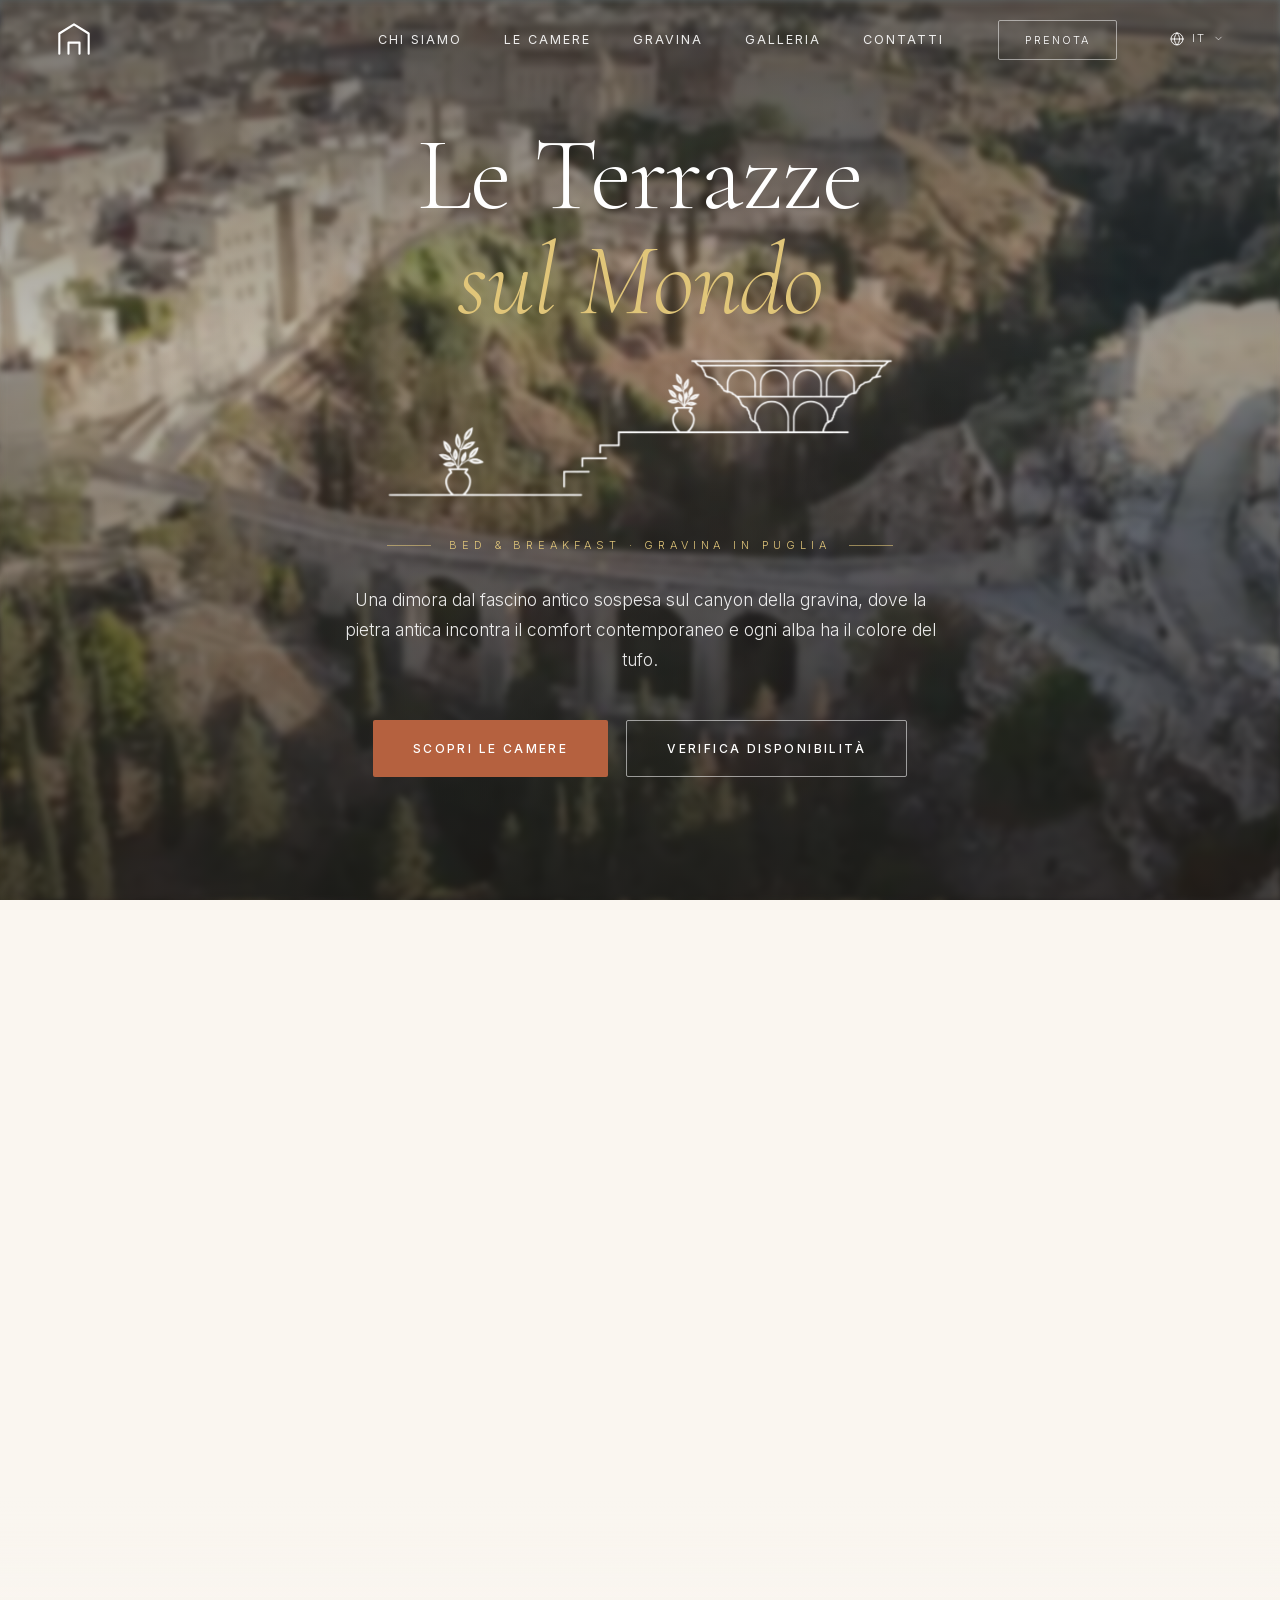
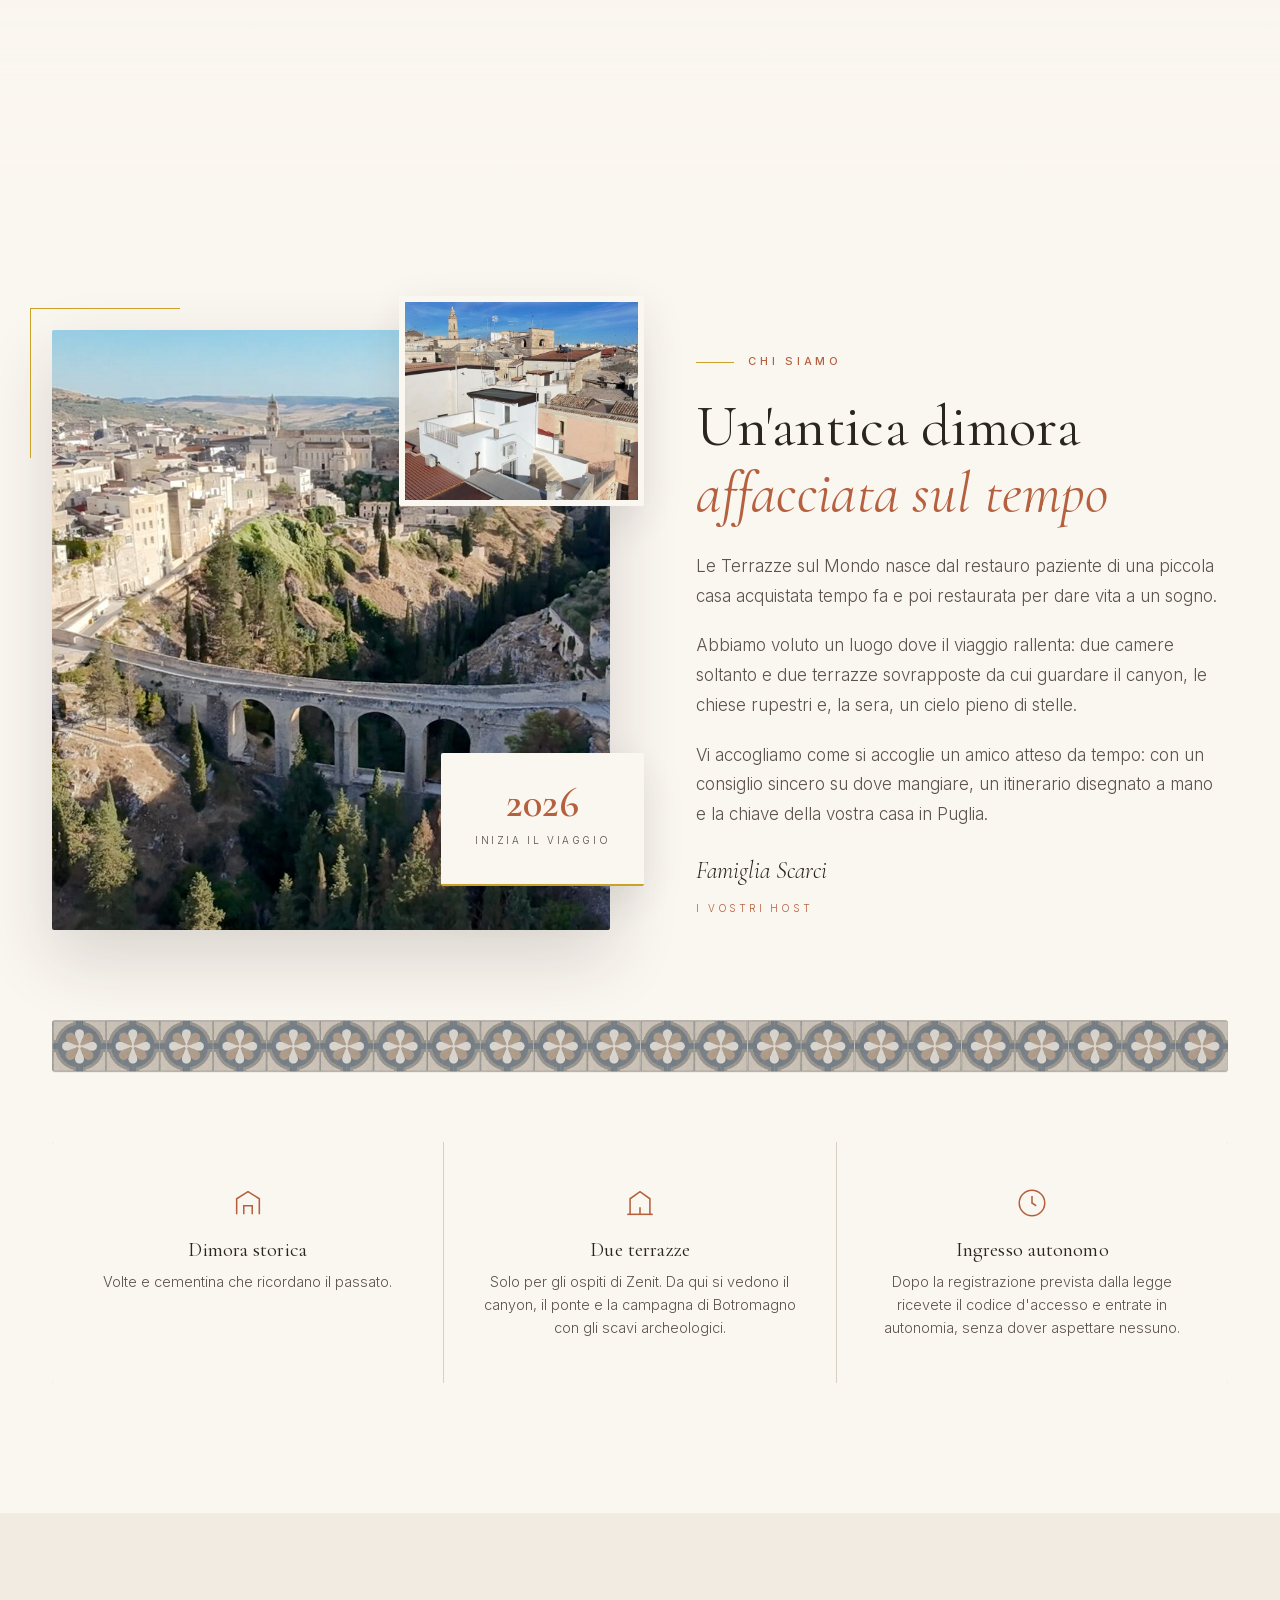
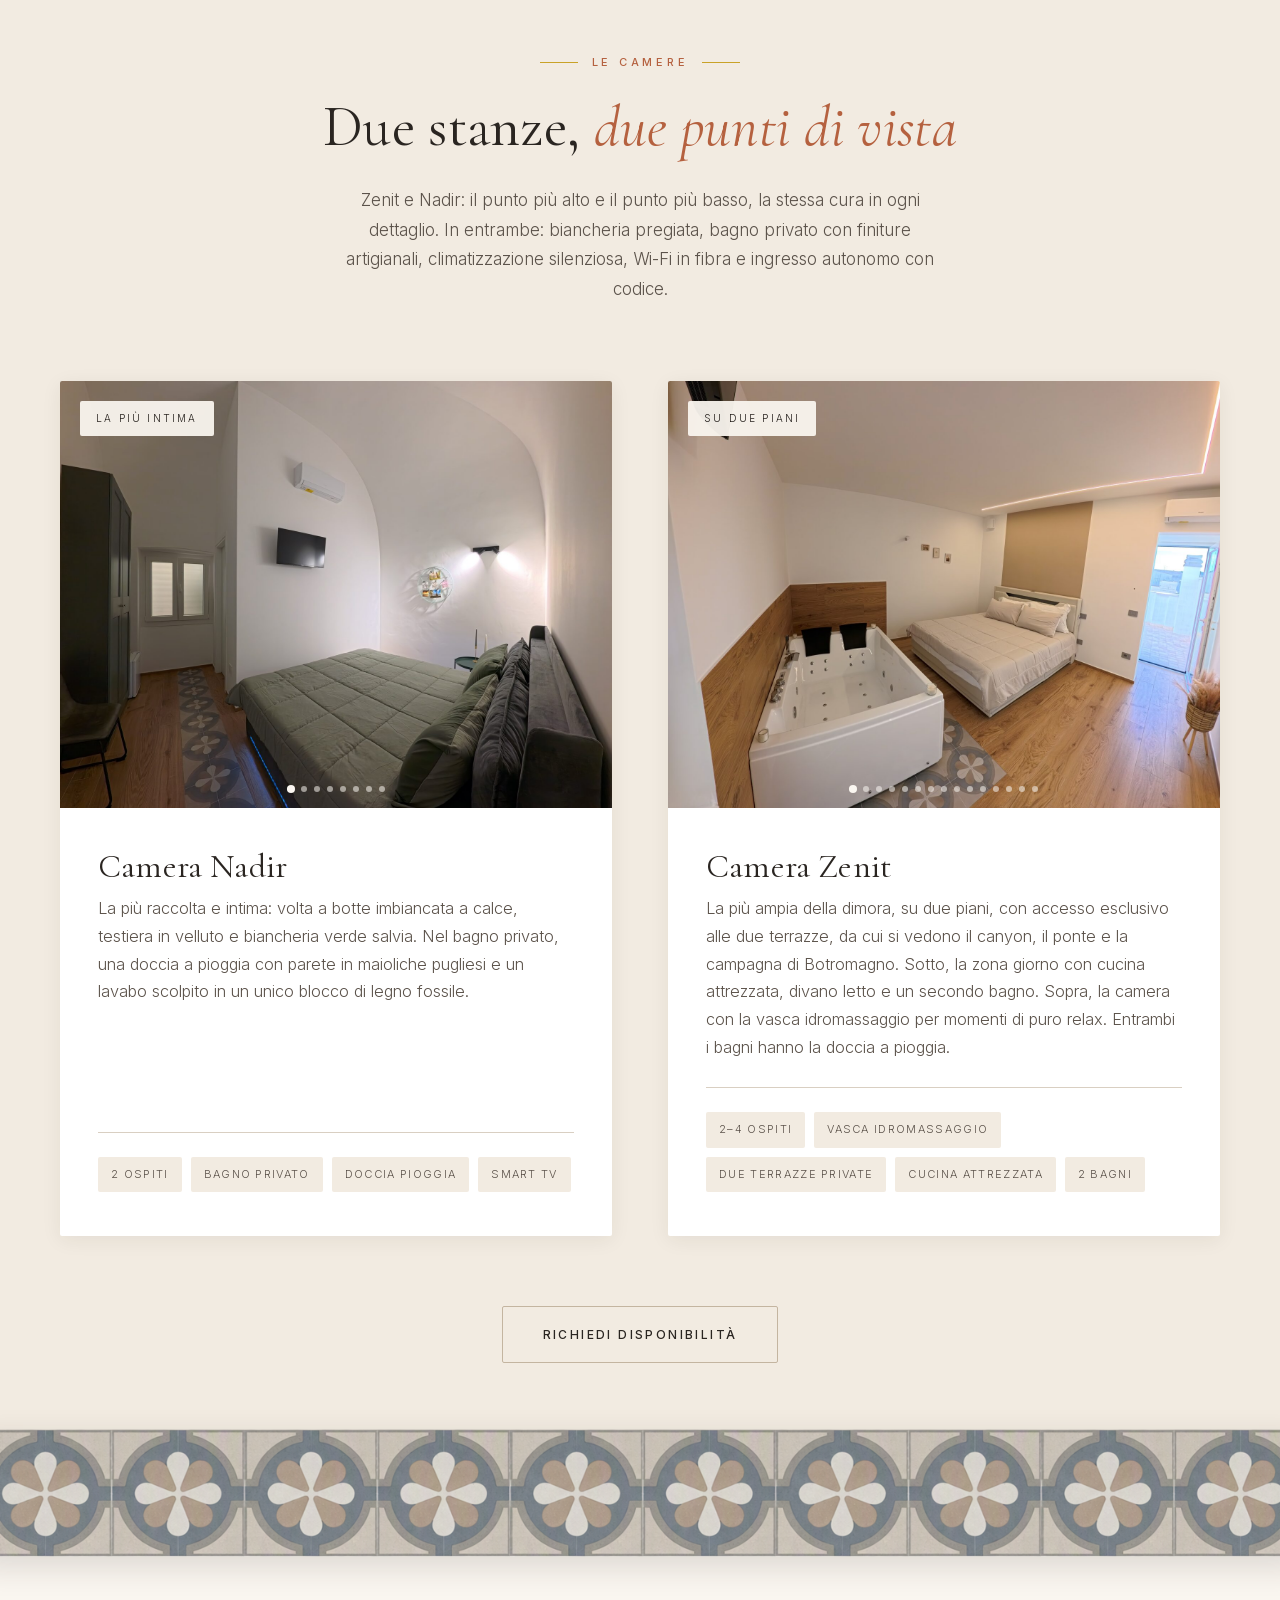
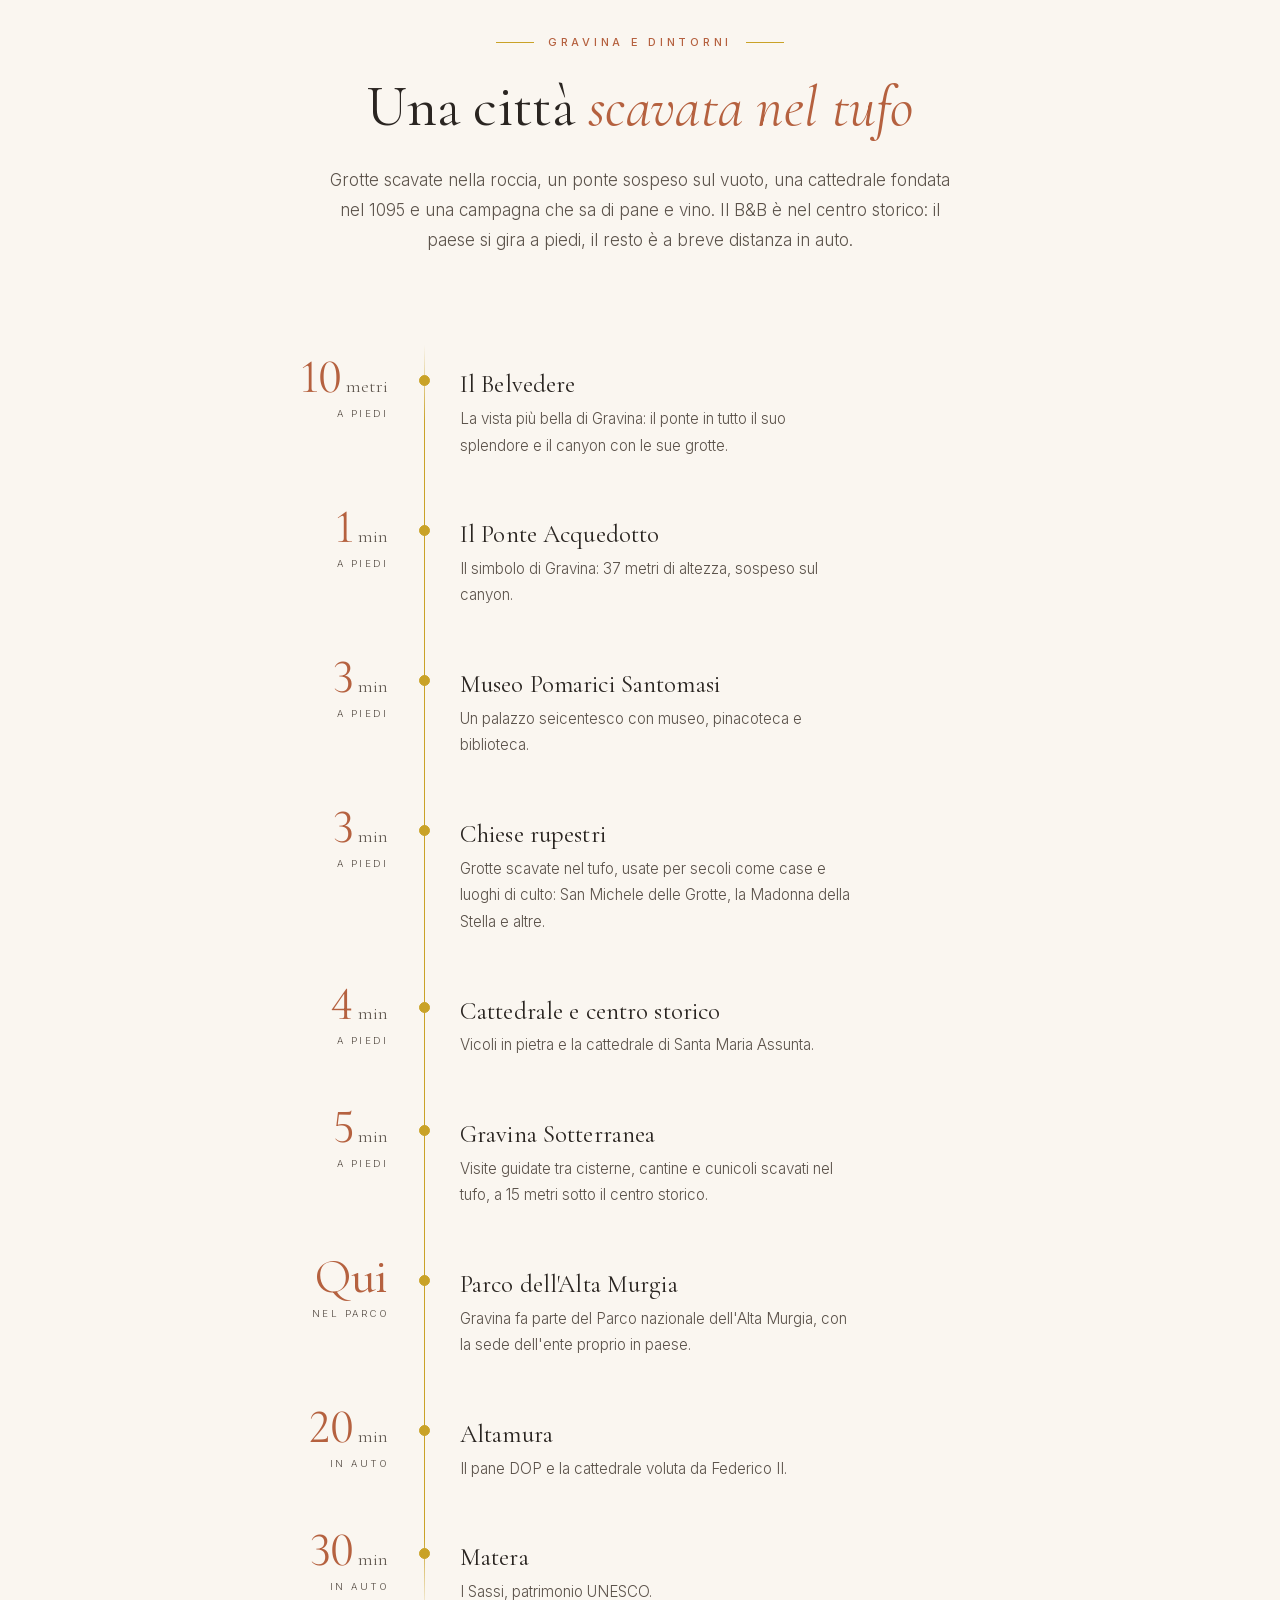
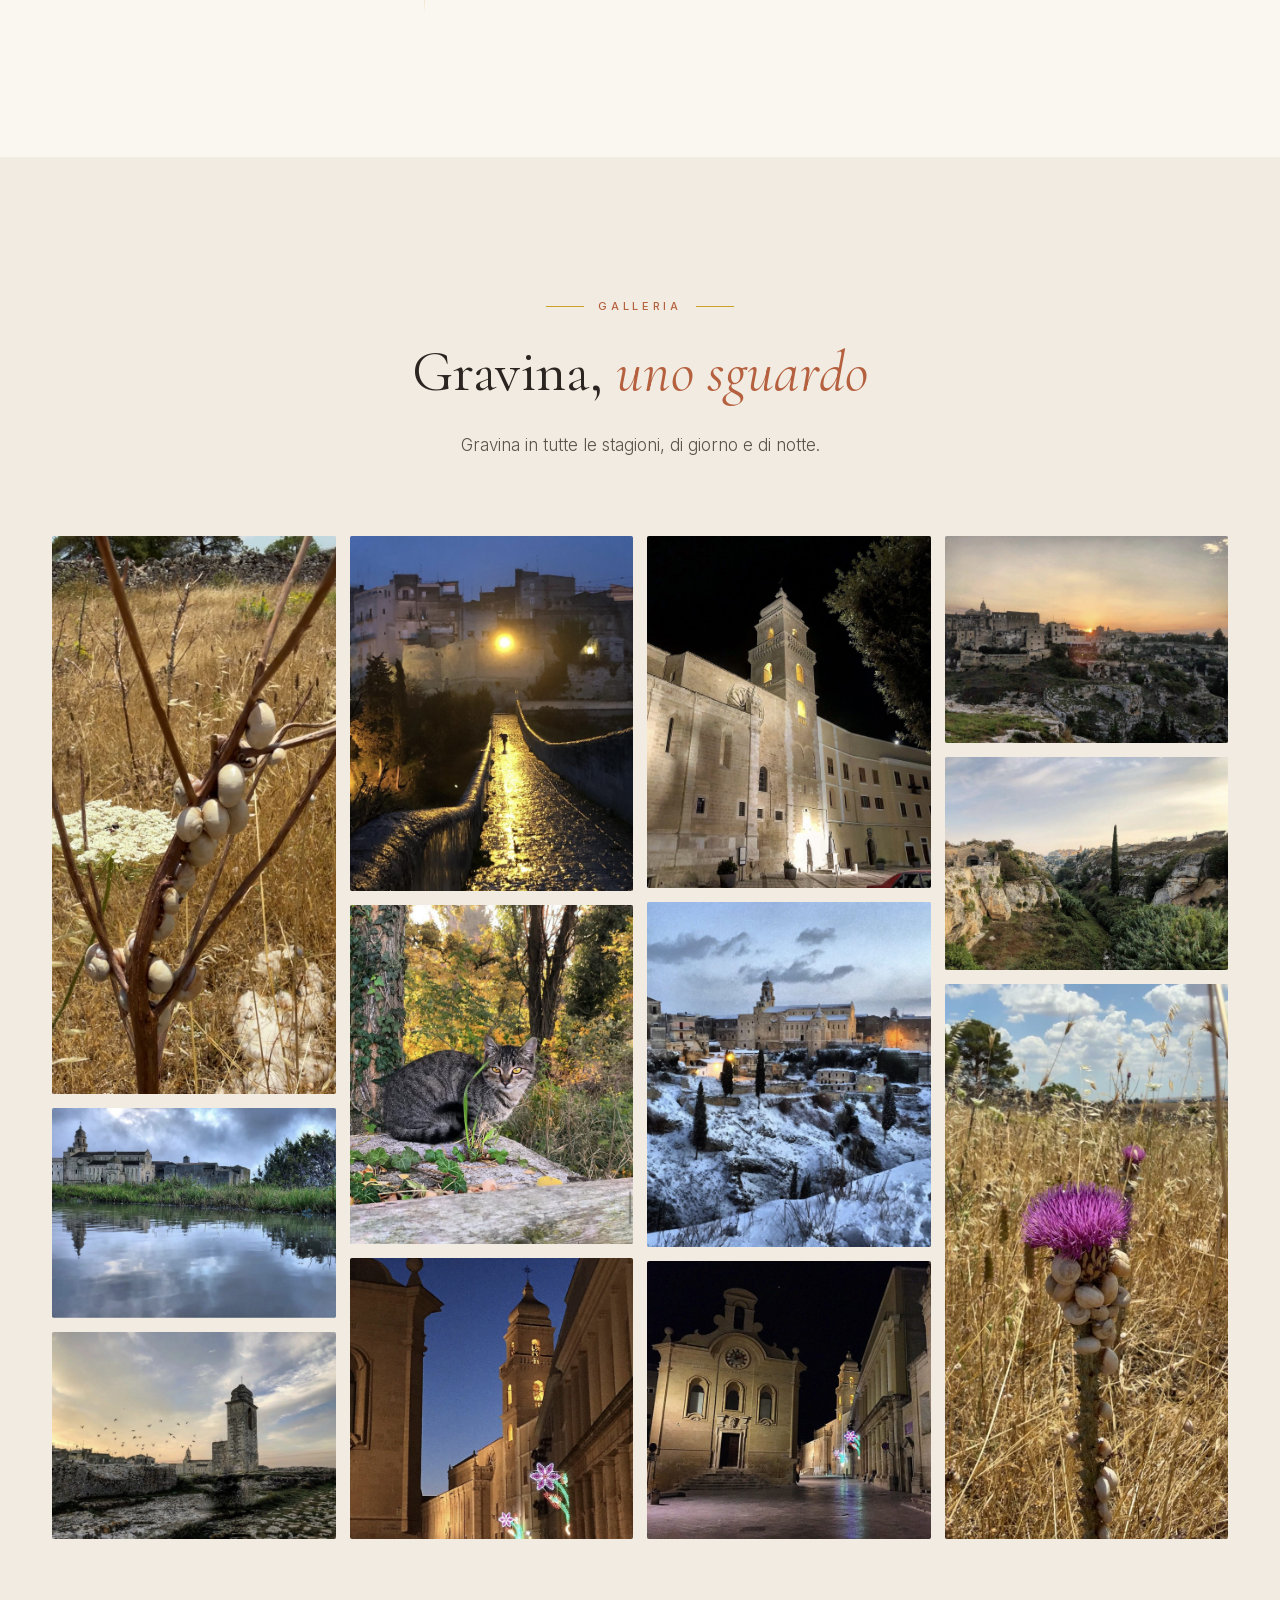
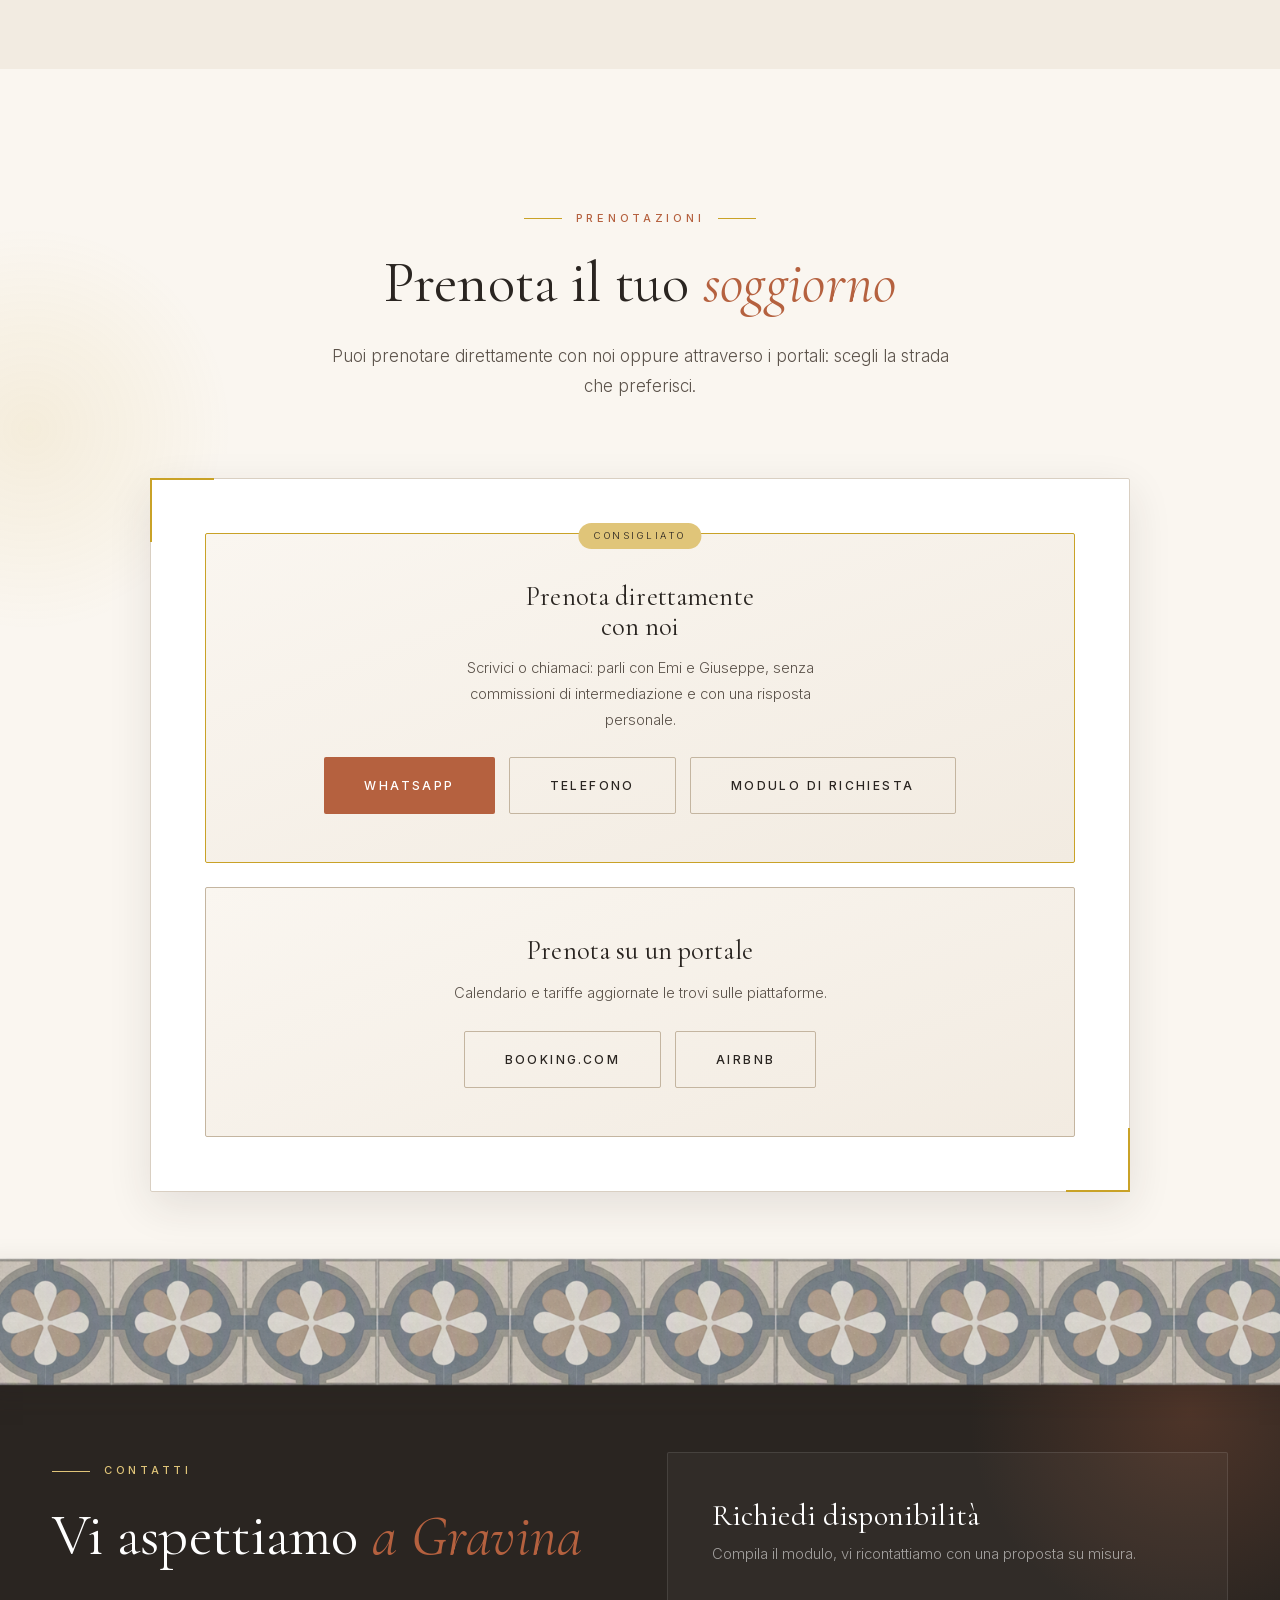
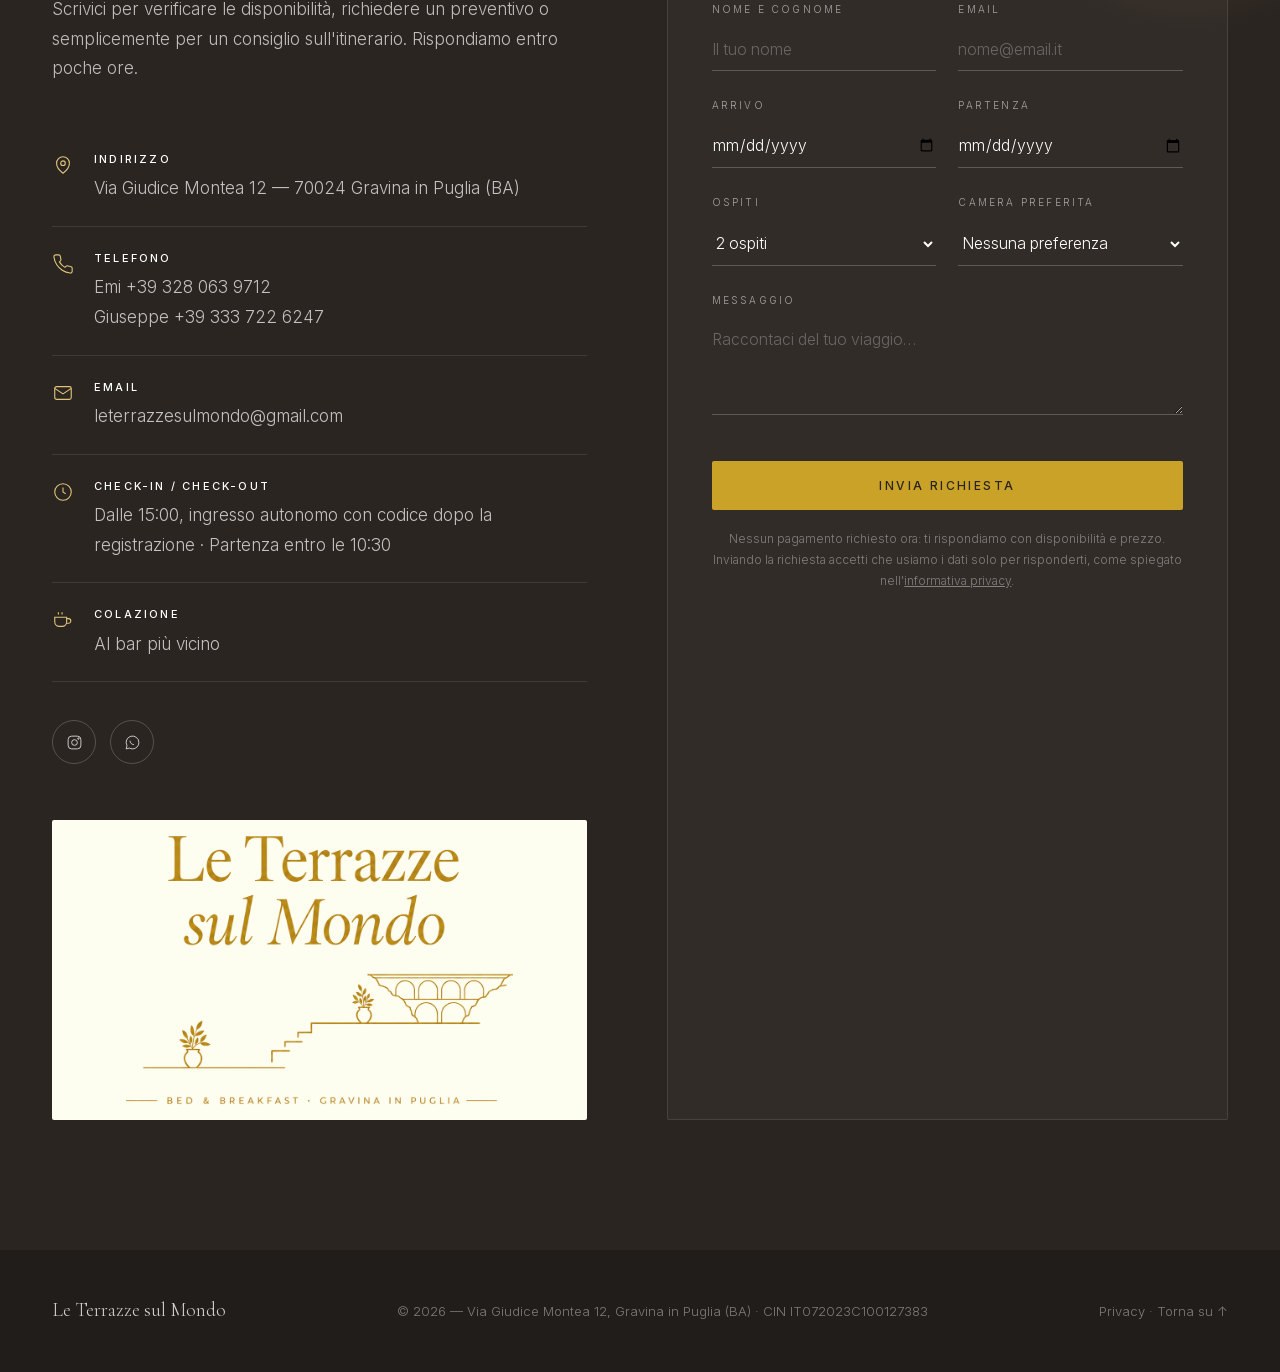
==== commit 08787ab1: "Aggiunge il sito in inglese, francese, spagnolo e tedesco con menu delle lingue, hreflang e sitemap" ====
--- a/index.html
+++ b/index.html
@@ -6,6 +6,12 @@
 <title>Le Terrazze sul Mondo — B&amp;B a Gravina in Puglia</title>
 <meta name="description" content="Le Terrazze sul Mondo, bed &amp; breakfast dal fascino antico nel cuore storico di Gravina in Puglia. Due camere raffinate e, per la suite Zenit, due terrazze private affacciate sulla gravina.">
 <link rel="canonical" href="https://leterrazzesulmondo.it/">
+<link rel="alternate" hreflang="it" href="https://leterrazzesulmondo.it/">
+<link rel="alternate" hreflang="en" href="https://leterrazzesulmondo.it/en/">
+<link rel="alternate" hreflang="fr" href="https://leterrazzesulmondo.it/fr/">
+<link rel="alternate" hreflang="es" href="https://leterrazzesulmondo.it/es/">
+<link rel="alternate" hreflang="de" href="https://leterrazzesulmondo.it/de/">
+<link rel="alternate" hreflang="x-default" href="https://leterrazzesulmondo.it/">
 <script type="application/ld+json">
 {
   "@context": "https://schema.org",
@@ -27,6 +33,7 @@
   "checkinTime": "15:00",
   "checkoutTime": "10:30",
   "numberOfRooms": 2,
+  "availableLanguage": ["it", "en", "fr", "es", "de"],
   "sameAs": [
     "https://www.instagram.com/le.terrazze.sul.mondo/"
   ]
@@ -47,6 +54,10 @@
      Dominio definitivo: leterrazzesulmondo.it -->
 <meta property="og:type" content="website">
 <meta property="og:locale" content="it_IT">
+<meta property="og:locale:alternate" content="en_GB">
+<meta property="og:locale:alternate" content="fr_FR">
+<meta property="og:locale:alternate" content="es_ES">
+<meta property="og:locale:alternate" content="de_DE">
 <meta property="og:site_name" content="Le Terrazze sul Mondo">
 <meta property="og:title" content="Le Terrazze sul Mondo — B&amp;B a Gravina in Puglia">
 <meta property="og:description" content="Dimora dal fascino antico nel centro storico di Gravina in Puglia: due camere raffinate e, per la suite Zenit, due terrazze private affacciate sulla gravina.">
@@ -60,7 +71,7 @@
 <link rel="stylesheet" href="fonts/fonts.css">
 
 <script>document.documentElement.classList.add('js')</script>
-<link rel="stylesheet" href="css/style.css?v=93">
+<link rel="stylesheet" href="css/style.css?v=100">
 </head>
 
 <body>
@@ -81,6 +92,18 @@
         <li><a class="nav__link" href="#galleria">Galleria</a></li>
         <li><a class="nav__link" href="#contatti">Contatti</a></li>
         <li><a class="nav__cta" href="#booking-form">Prenota</a></li>
+        <li class="nav__langs">
+        <details class="lang">
+          <summary class="lang__btn" aria-label="Lingua"><svg viewBox="0 0 24 24" aria-hidden="true"><circle cx="12" cy="12" r="9"/><path d="M3 12h18M12 3c2.5 2.7 3.8 5.7 3.8 9S14.5 18.3 12 21c-2.5-2.7-3.8-5.7-3.8-9S9.5 5.7 12 3z"/></svg><span>IT</span><svg class="chev" viewBox="0 0 24 24" aria-hidden="true"><path d="m6 9 6 6 6-6"/></svg></summary>
+          <ul class="lang__menu">
+            <li><a href="./" hreflang="it" lang="it" aria-current="true">Italiano</a></li>
+            <li><a href="en/" hreflang="en" lang="en">English</a></li>
+            <li><a href="fr/" hreflang="fr" lang="fr">Français</a></li>
+            <li><a href="es/" hreflang="es" lang="es">Español</a></li>
+            <li><a href="de/" hreflang="de" lang="de">Deutsch</a></li>
+          </ul>
+        </details>
+        </li>
       </ul>
     </nav>
 
@@ -97,6 +120,18 @@
   <a href="#galleria">Galleria</a>
   <a href="#contatti">Contatti</a>
   <a href="#booking-form" class="mm-mail">Prenota il tuo soggiorno</a>
+  <div class="mm-langs">
+  <details class="lang lang--mobile">
+    <summary class="lang__btn" aria-label="Lingua"><svg viewBox="0 0 24 24" aria-hidden="true"><circle cx="12" cy="12" r="9"/><path d="M3 12h18M12 3c2.5 2.7 3.8 5.7 3.8 9S14.5 18.3 12 21c-2.5-2.7-3.8-5.7-3.8-9S9.5 5.7 12 3z"/></svg><span>IT</span><svg class="chev" viewBox="0 0 24 24" aria-hidden="true"><path d="m6 9 6 6 6-6"/></svg></summary>
+    <ul class="lang__menu">
+      <li><a href="./" hreflang="it" lang="it" aria-current="true">Italiano</a></li>
+      <li><a href="en/" hreflang="en" lang="en">English</a></li>
+      <li><a href="fr/" hreflang="fr" lang="fr">Français</a></li>
+      <li><a href="es/" hreflang="es" lang="es">Español</a></li>
+      <li><a href="de/" hreflang="de" lang="de">Deutsch</a></li>
+    </ul>
+  </details>
+  </div>
 </div>
 
 <!-- ============================ HERO ============================ -->
@@ -508,6 +543,8 @@
           <textarea id="messaggio" name="messaggio" placeholder="Raccontaci del tuo viaggio…"></textarea>
         </div>
 
+        <input type="hidden" name="lingua" value="Italiano">
+
         <div class="field--trap" aria-hidden="true">
           <label for="sito-web">Non compilare questo campo</label>
           <input type="text" id="sito-web" name="_honeypot" tabindex="-1" autocomplete="off">
@@ -540,7 +577,7 @@
   <button class="lightbox__nav lightbox__next" id="lb-next" aria-label="Immagine successiva">&#8250;</button>
 </div>
 
-<script src="js/main.js?v=26"></script>
+<script src="js/main.js?v=31"></script>
 
 </body>
 </html>
--- a/css/style.css
+++ b/css/style.css
@@ -182,6 +182,36 @@
 }
 .nav__cta:hover{background:#fff;color:var(--ink);border-color:#fff}
 
+.nav__langs{margin-left:6px}
+.lang{position:relative}
+.lang__btn{
+  list-style:none;display:flex;align-items:center;gap:7px;cursor:pointer;padding:8px 4px;
+  font-size:11.5px;letter-spacing:.18em;text-transform:uppercase;color:rgba(255,255,255,.9);
+  transition:color .4s var(--ease-soft);
+}
+.lang__btn::-webkit-details-marker{display:none}
+.lang__btn svg{width:16px;height:16px;fill:none;stroke:currentColor;stroke-width:1.5;stroke-linecap:round;stroke-linejoin:round}
+.lang__btn .chev{width:11px;height:11px;transition:transform .3s var(--ease)}
+.lang[open] .chev{transform:rotate(180deg)}
+.lang__btn:hover{color:#fff}
+.lang__menu{
+  position:absolute;right:0;top:calc(100% + 10px);min-width:168px;list-style:none;
+  background:var(--cream);border:1px solid rgba(201,162,39,.22);border-radius:var(--radius);
+  box-shadow:0 14px 40px rgba(42,37,33,.16);padding:6px;z-index:120;
+}
+.lang[open] .lang__menu{animation:langIn .25s var(--ease)}
+@keyframes langIn{from{opacity:0;transform:translateY(-6px)}to{opacity:1;transform:none}}
+.lang__menu a{
+  display:flex;align-items:center;justify-content:space-between;gap:16px;padding:10px 14px;
+  font-size:14px;letter-spacing:.02em;text-transform:none;color:var(--ink-soft);border-radius:2px;
+  transition:background .25s var(--ease-soft), color .25s var(--ease-soft);
+}
+.lang__menu a:hover{background:rgba(181,97,63,.08);color:var(--terracotta)}
+.lang__menu a[aria-current]{color:var(--ink)}
+.lang__menu a[aria-current]::after{content:"";width:6px;height:6px;border-radius:50%;background:var(--gold)}
+.nav.is-scrolled .lang__btn{color:var(--ink-soft)}
+.nav.is-scrolled .lang__btn:hover{color:var(--ink)}
+
 /* Stato scrollato */
 .nav.is-scrolled{
   background:rgba(250,246,240,.92);
@@ -241,6 +271,12 @@
 .mobile-menu.is-open a:nth-child(6){transition-delay:.51s}
 .mobile-menu a:active{color:var(--terracotta)}
 @media (hover:hover){.mobile-menu a:hover{color:var(--terracotta)}}
+.mobile-menu .mm-langs{margin-top:14px;opacity:0;transition:opacity .2s var(--ease-soft)}
+.mobile-menu.is-open .mm-langs{opacity:1;transition:opacity .7s var(--ease) .6s}
+.mobile-menu .lang__btn{justify-content:center;color:var(--ink-soft);font-size:.8rem}
+.mobile-menu .lang__menu{position:static;box-shadow:none;border:0;background:none;min-width:0;padding:4px 0 0;text-align:center}
+.mobile-menu .lang__menu a{font-family:var(--font-sans);font-size:1rem;color:var(--ink-soft);padding:9px 14px;opacity:1;transform:none;justify-content:center;gap:10px}
+.mobile-menu .lang__menu a[aria-current]{color:var(--ink)}
 .mobile-menu .mm-mail{font-family:var(--font-sans);font-size:.85rem;letter-spacing:.2em;text-transform:uppercase;color:var(--terracotta);margin-top:26px}
 
 body.no-scroll{overflow:hidden}
@@ -947,7 +983,9 @@
    PAGINA PRIVACY
    ============================================================ */
 .legal-page{background:var(--cream)}
-.legal__top{max-width:760px;margin:0 auto;padding:36px 24px 0}
+.legal__top{max-width:760px;margin:0 auto;padding:36px 24px 0;display:flex;justify-content:space-between;align-items:baseline;gap:16px}
+.legal__langs{display:flex;gap:18px}
+.legal__lang{font-size:13px;letter-spacing:.14em;text-transform:uppercase;color:var(--ink-soft)}
 .legal__back{font-size:13px;letter-spacing:.14em;text-transform:uppercase;color:var(--terracotta)}
 .legal{max-width:760px;margin:0 auto;padding:36px 24px 96px}
 .legal h1{font-size:clamp(2.2rem,1.6rem + 2.6vw,3.2rem);margin-bottom:8px}
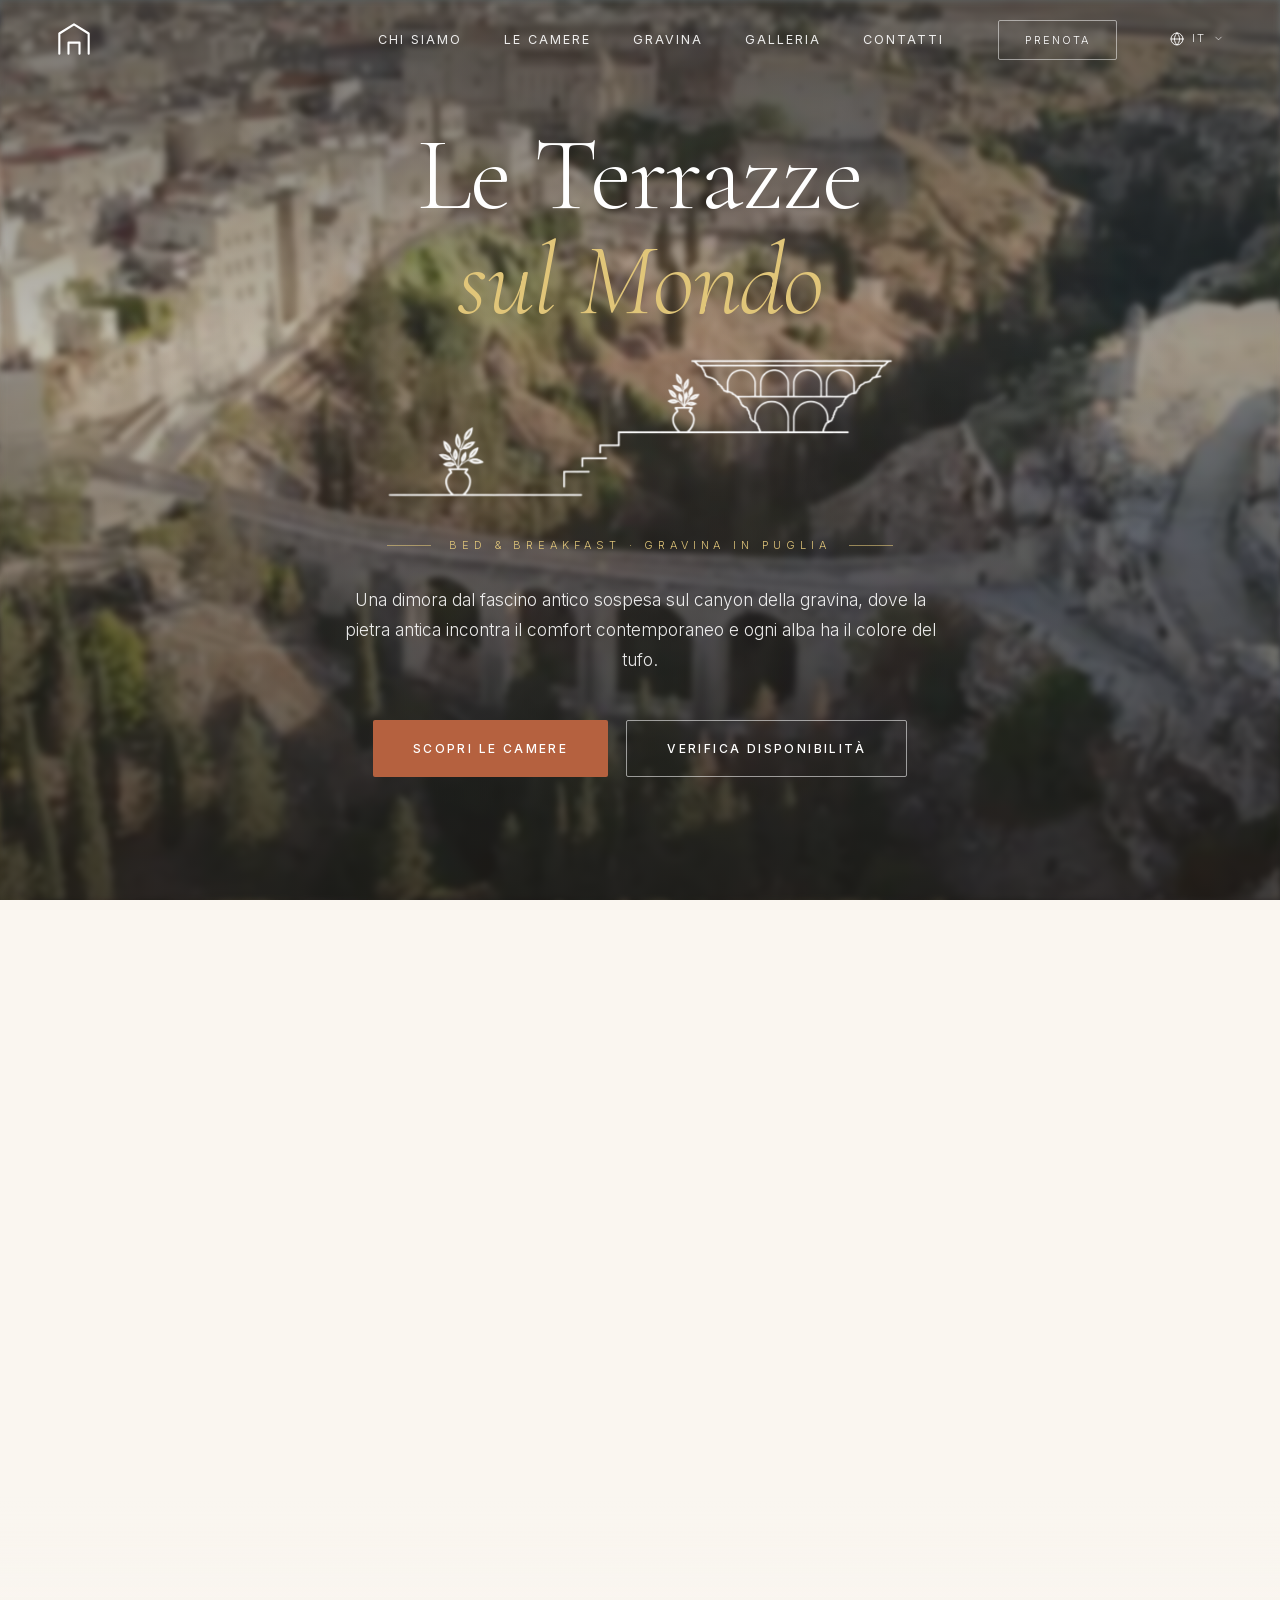
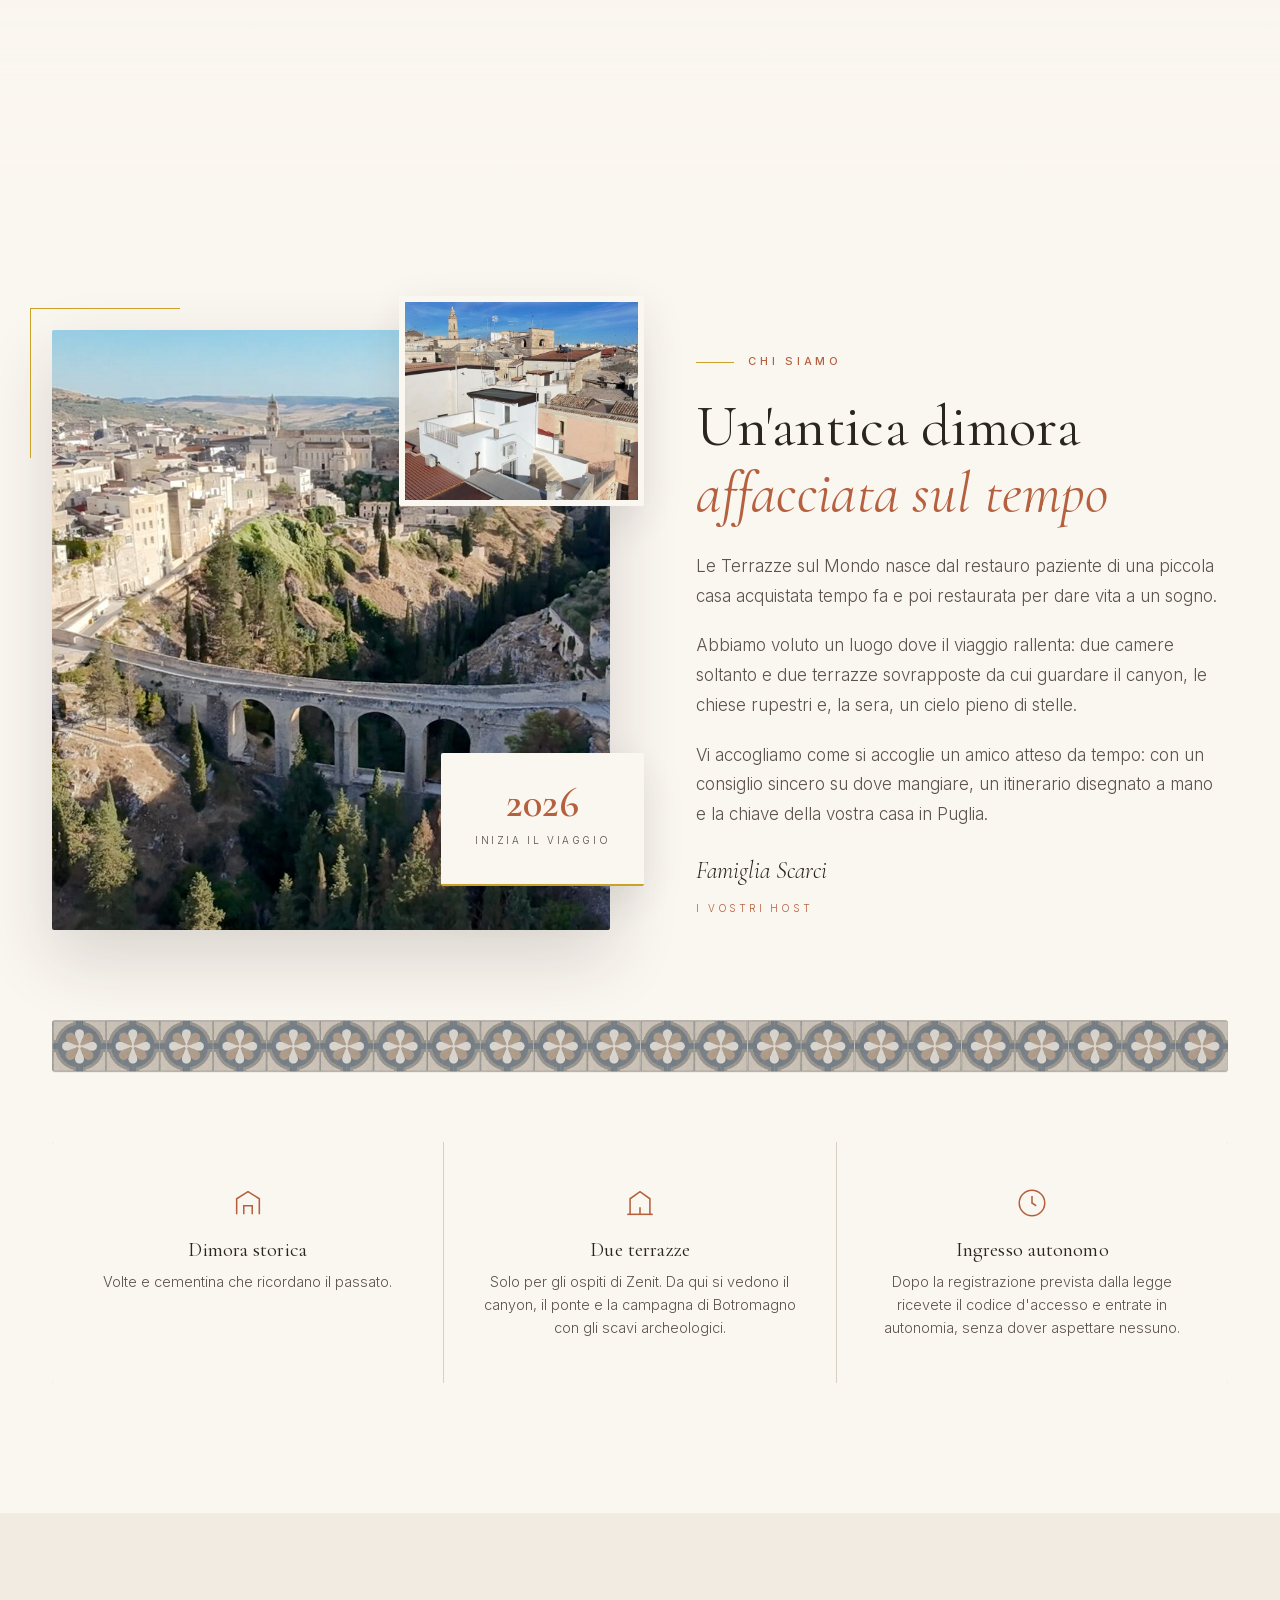
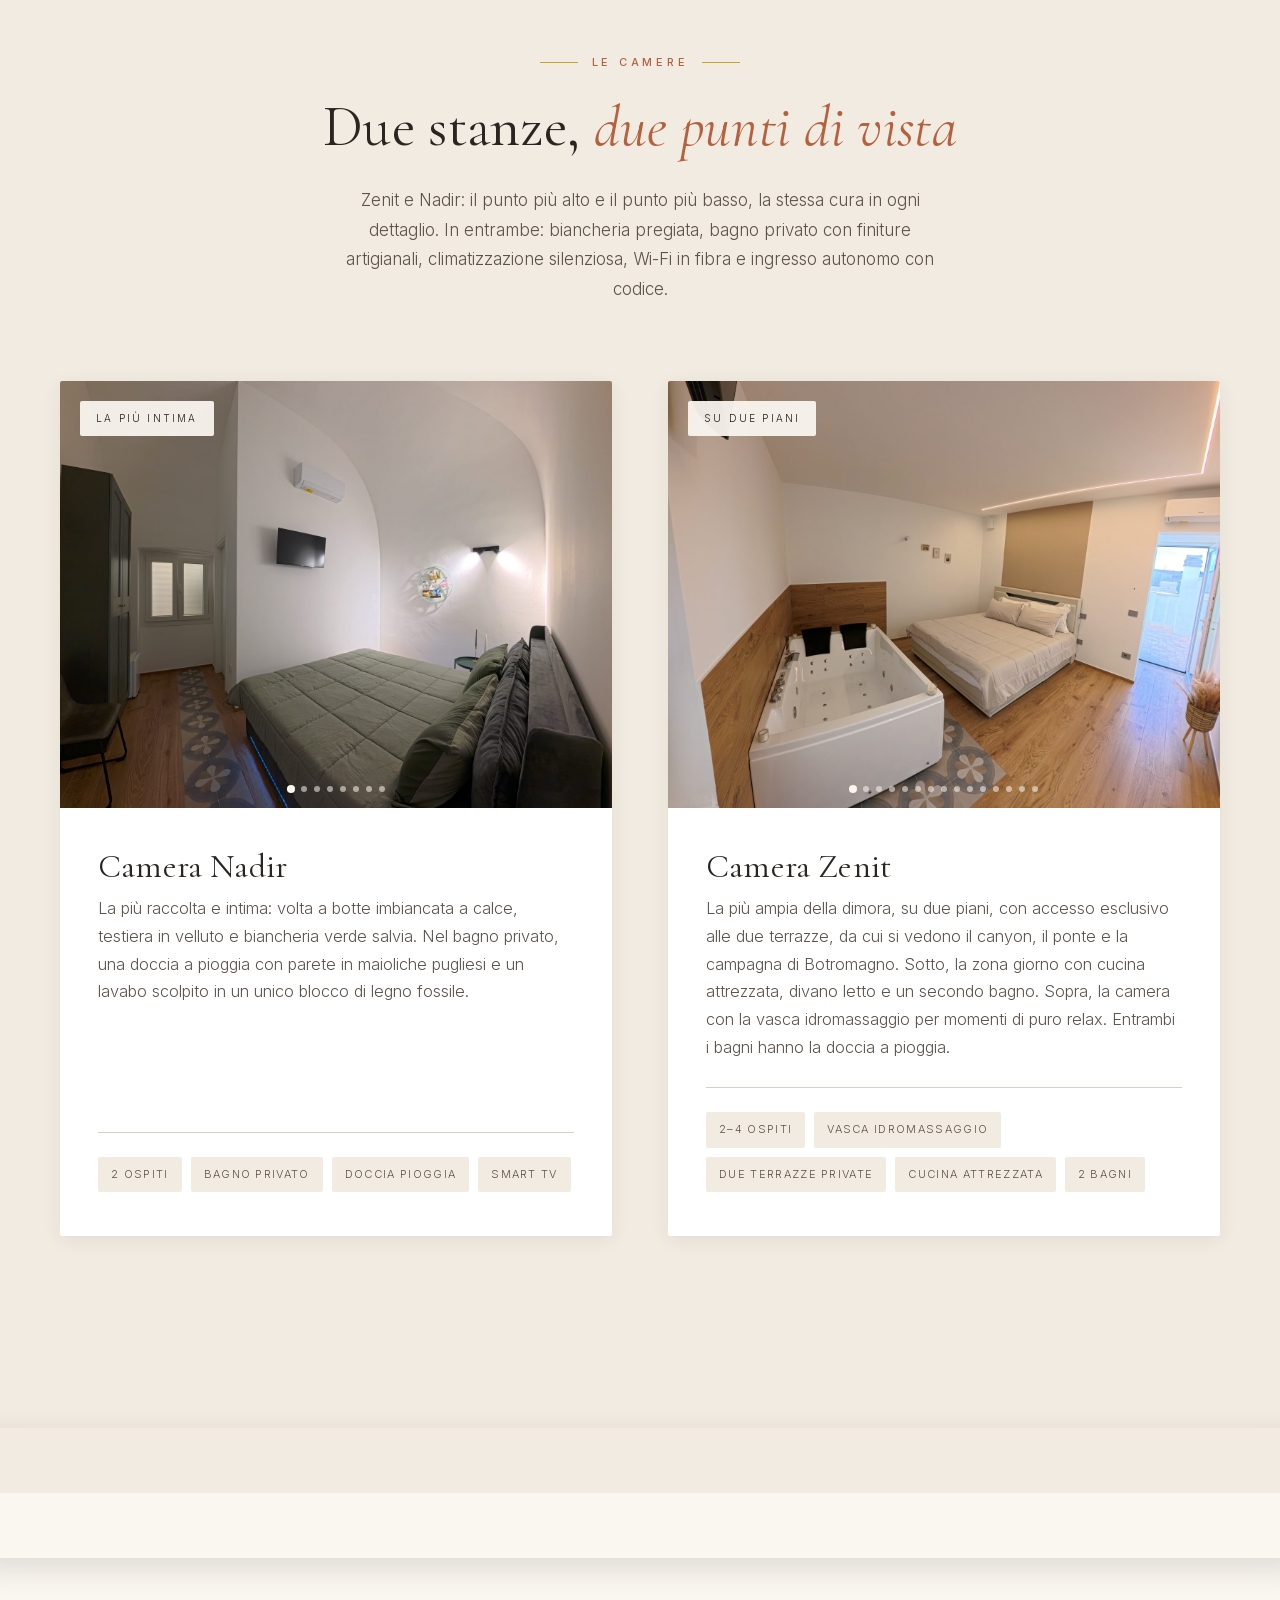
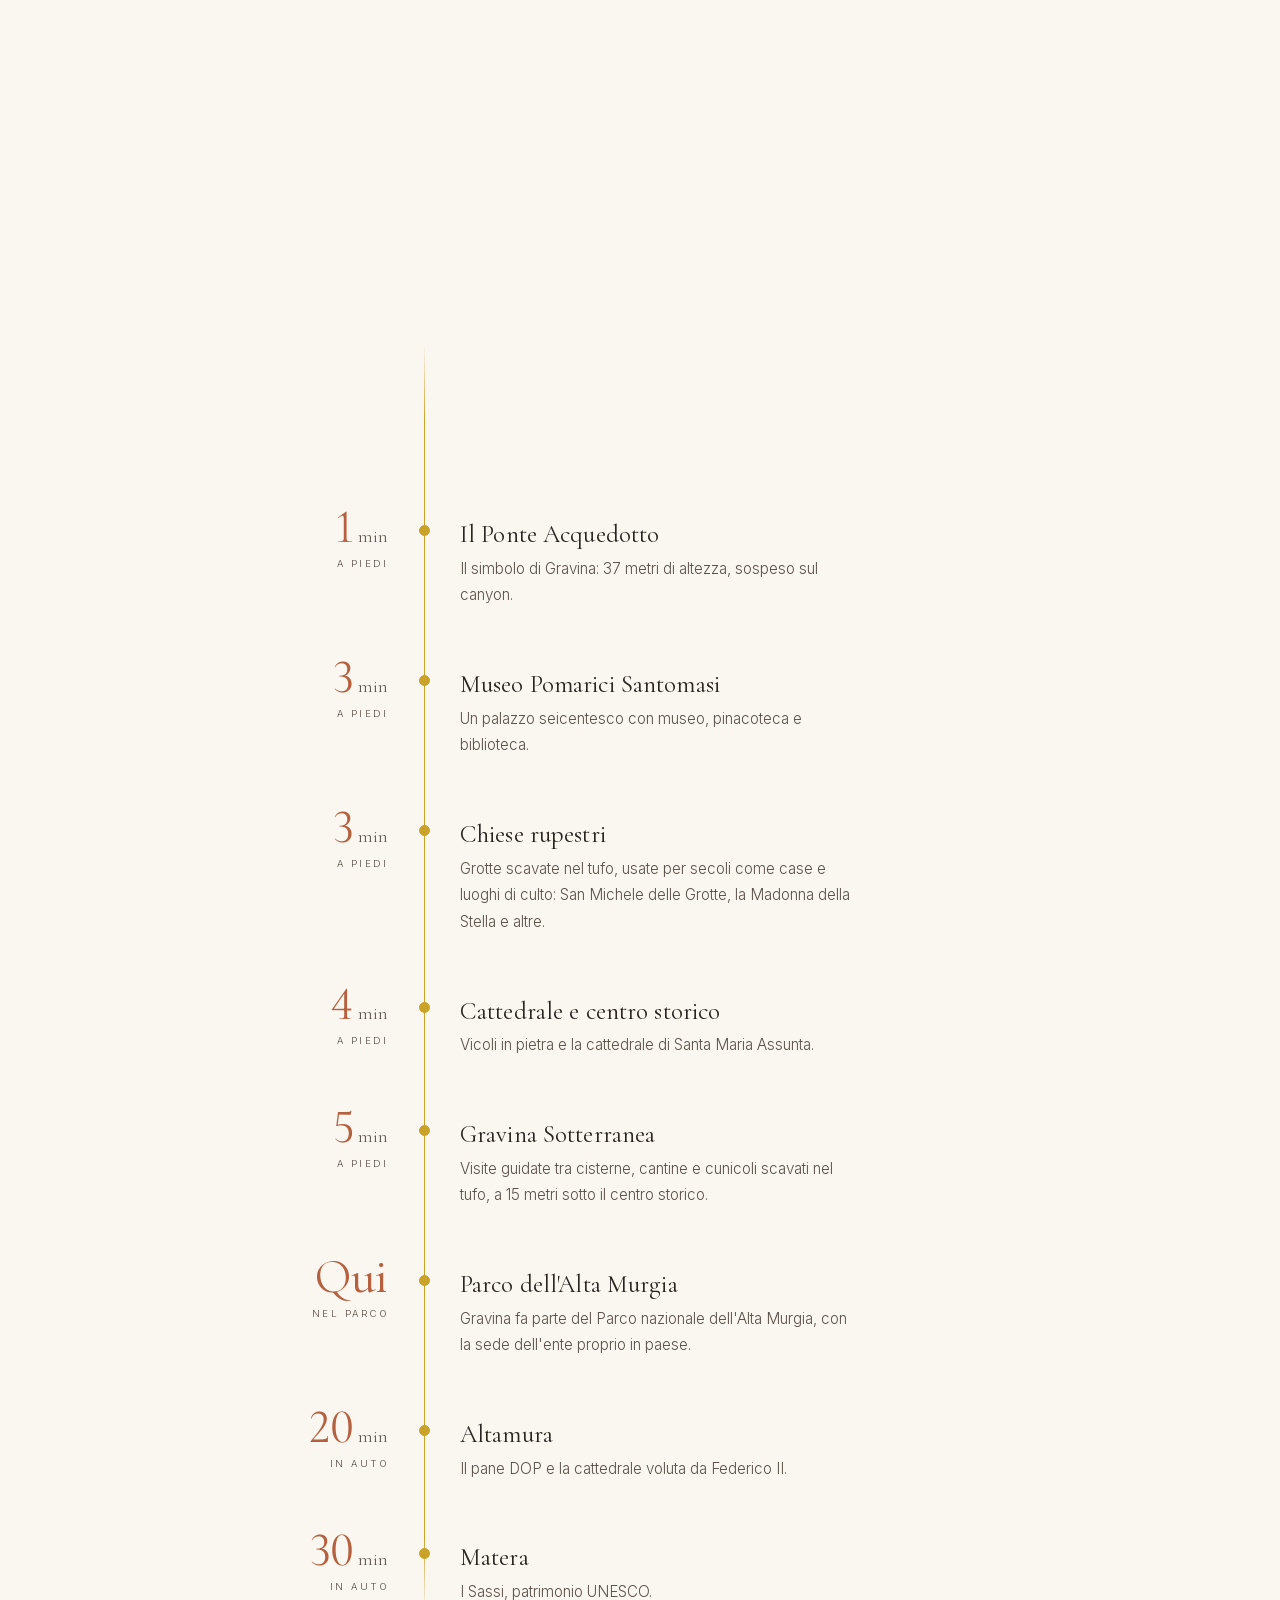
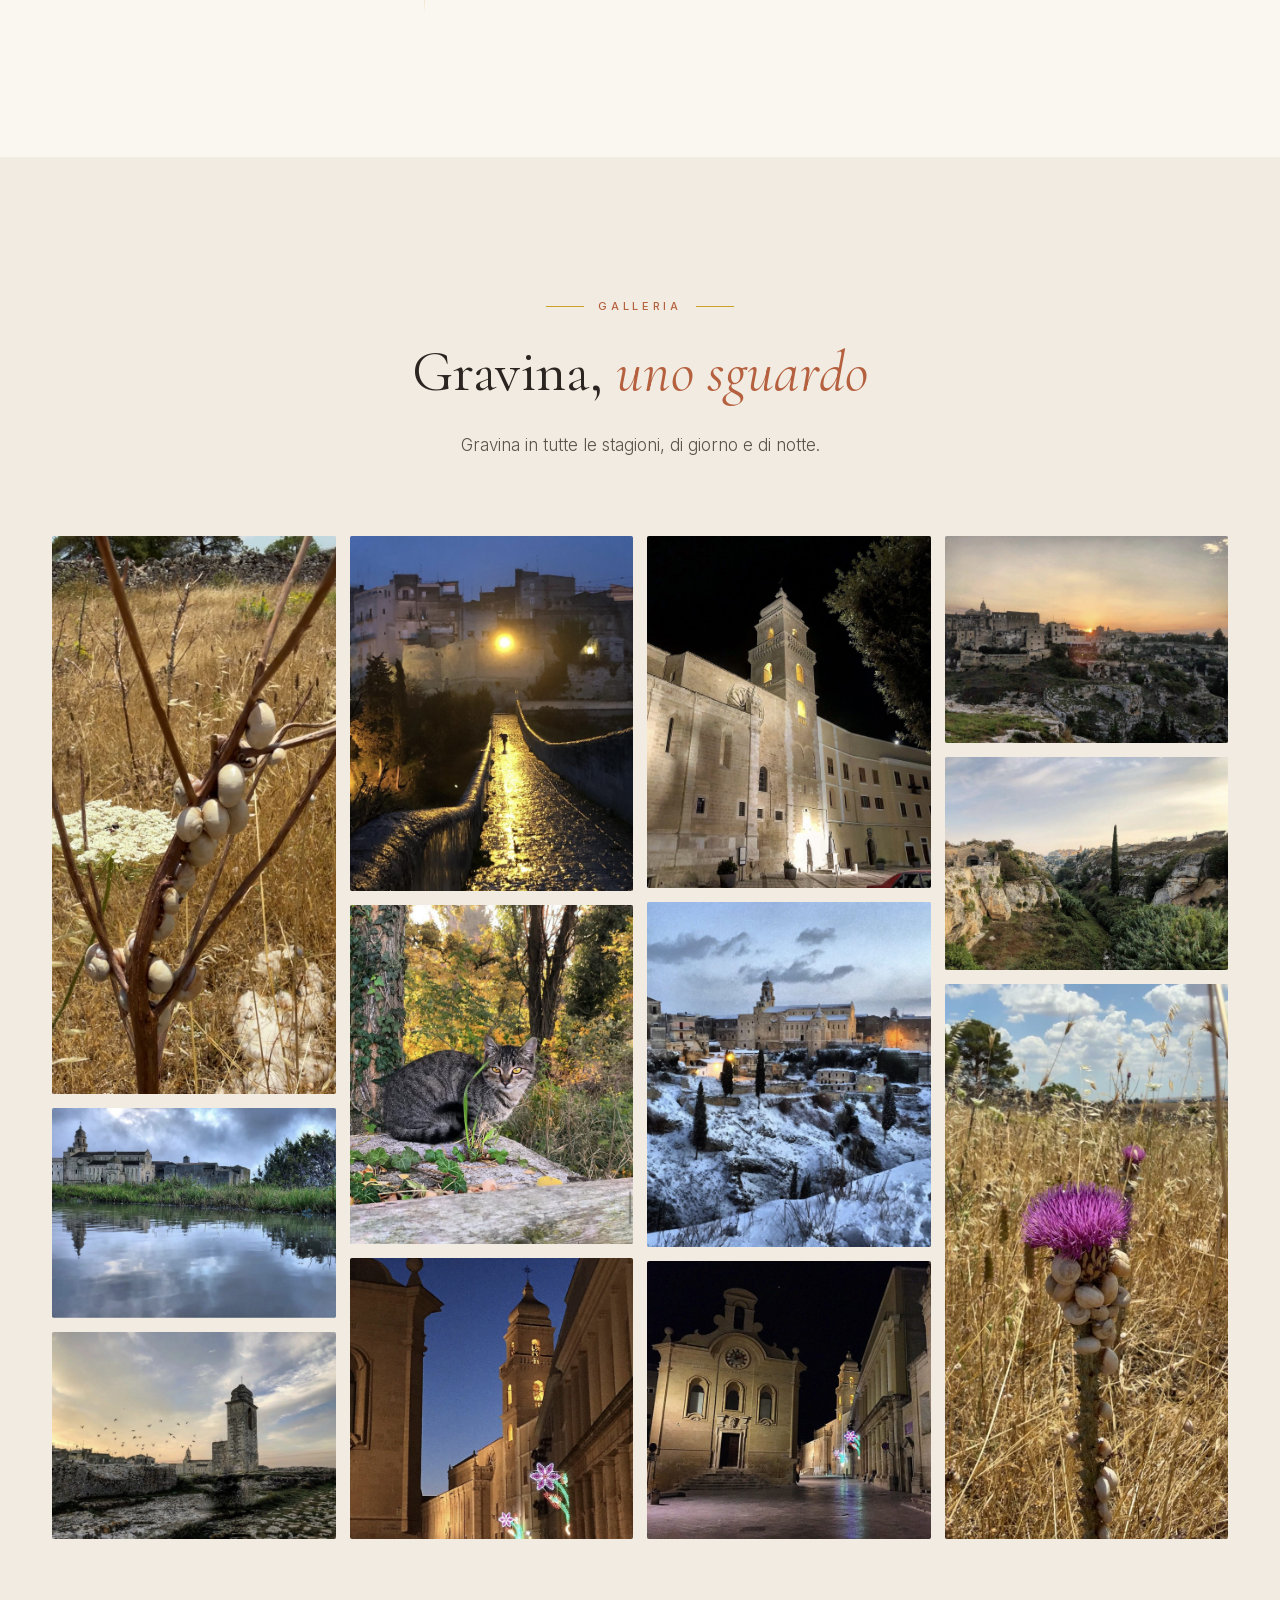
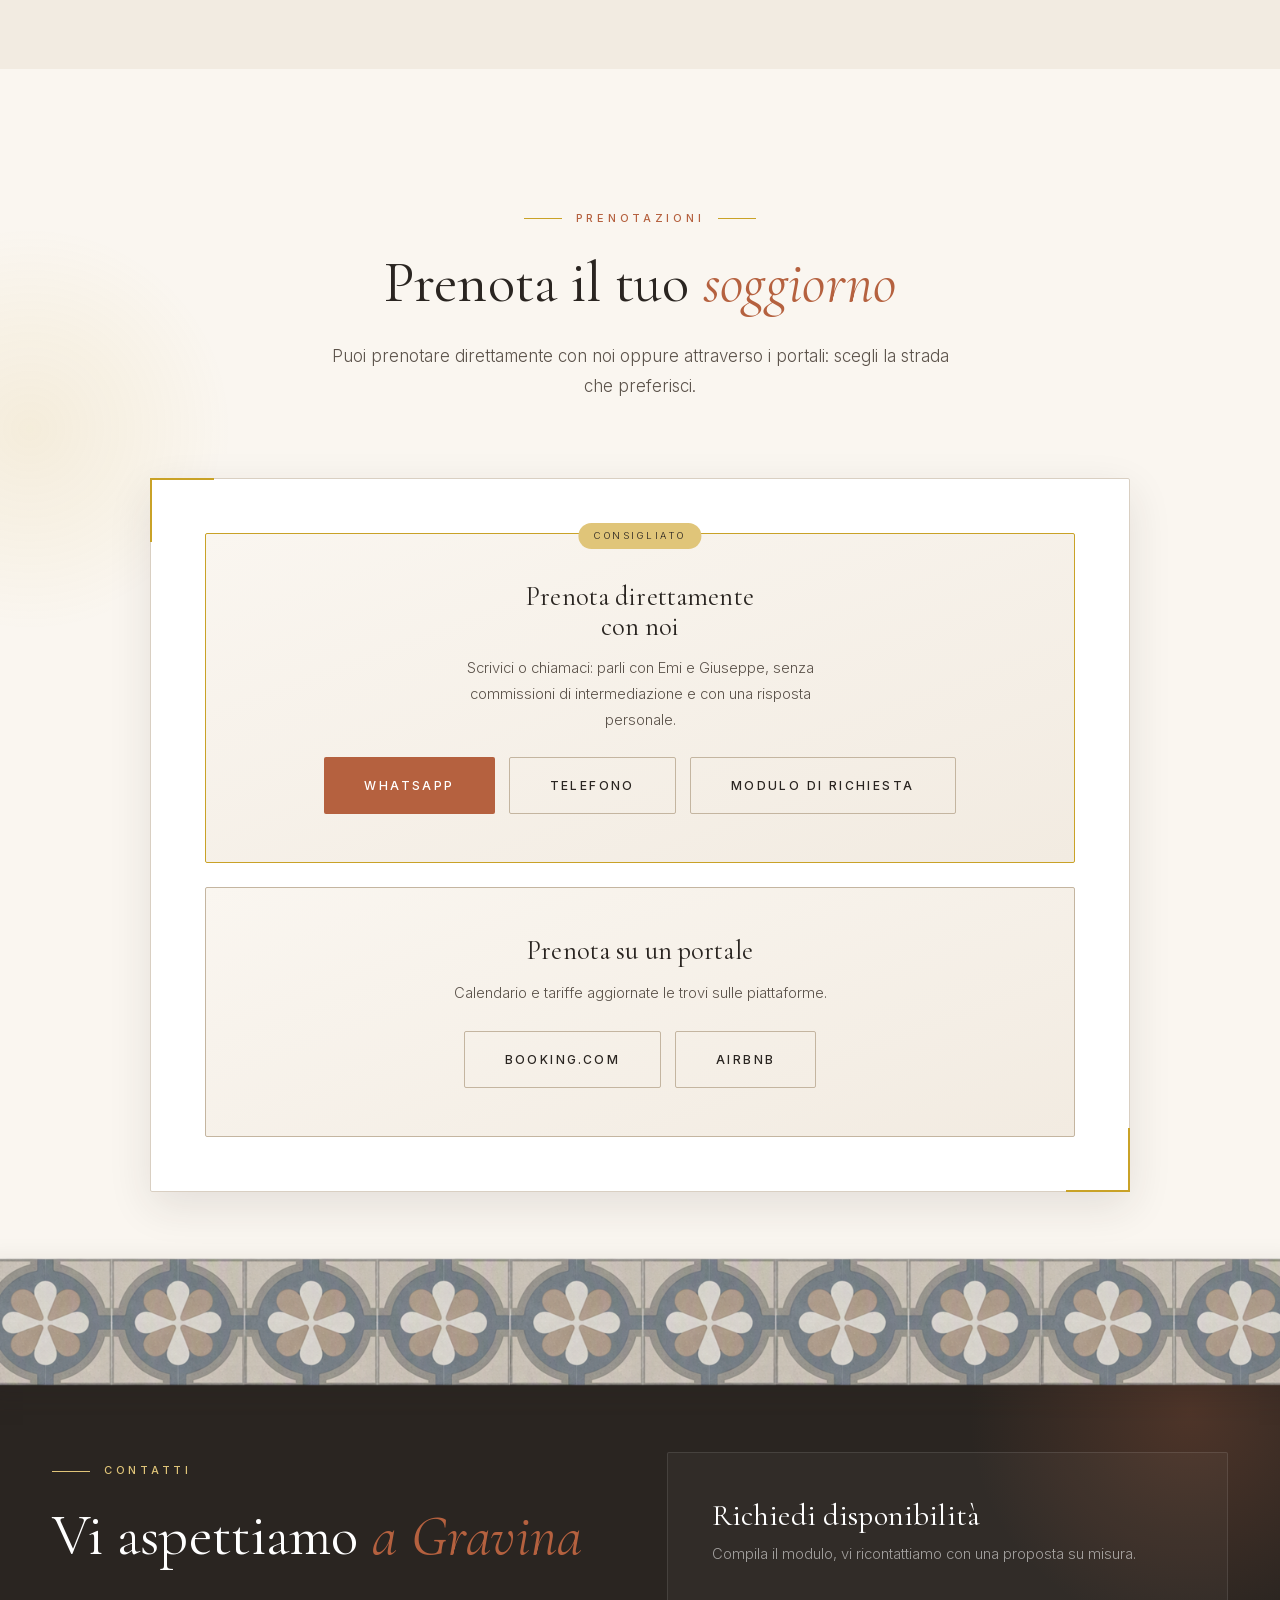
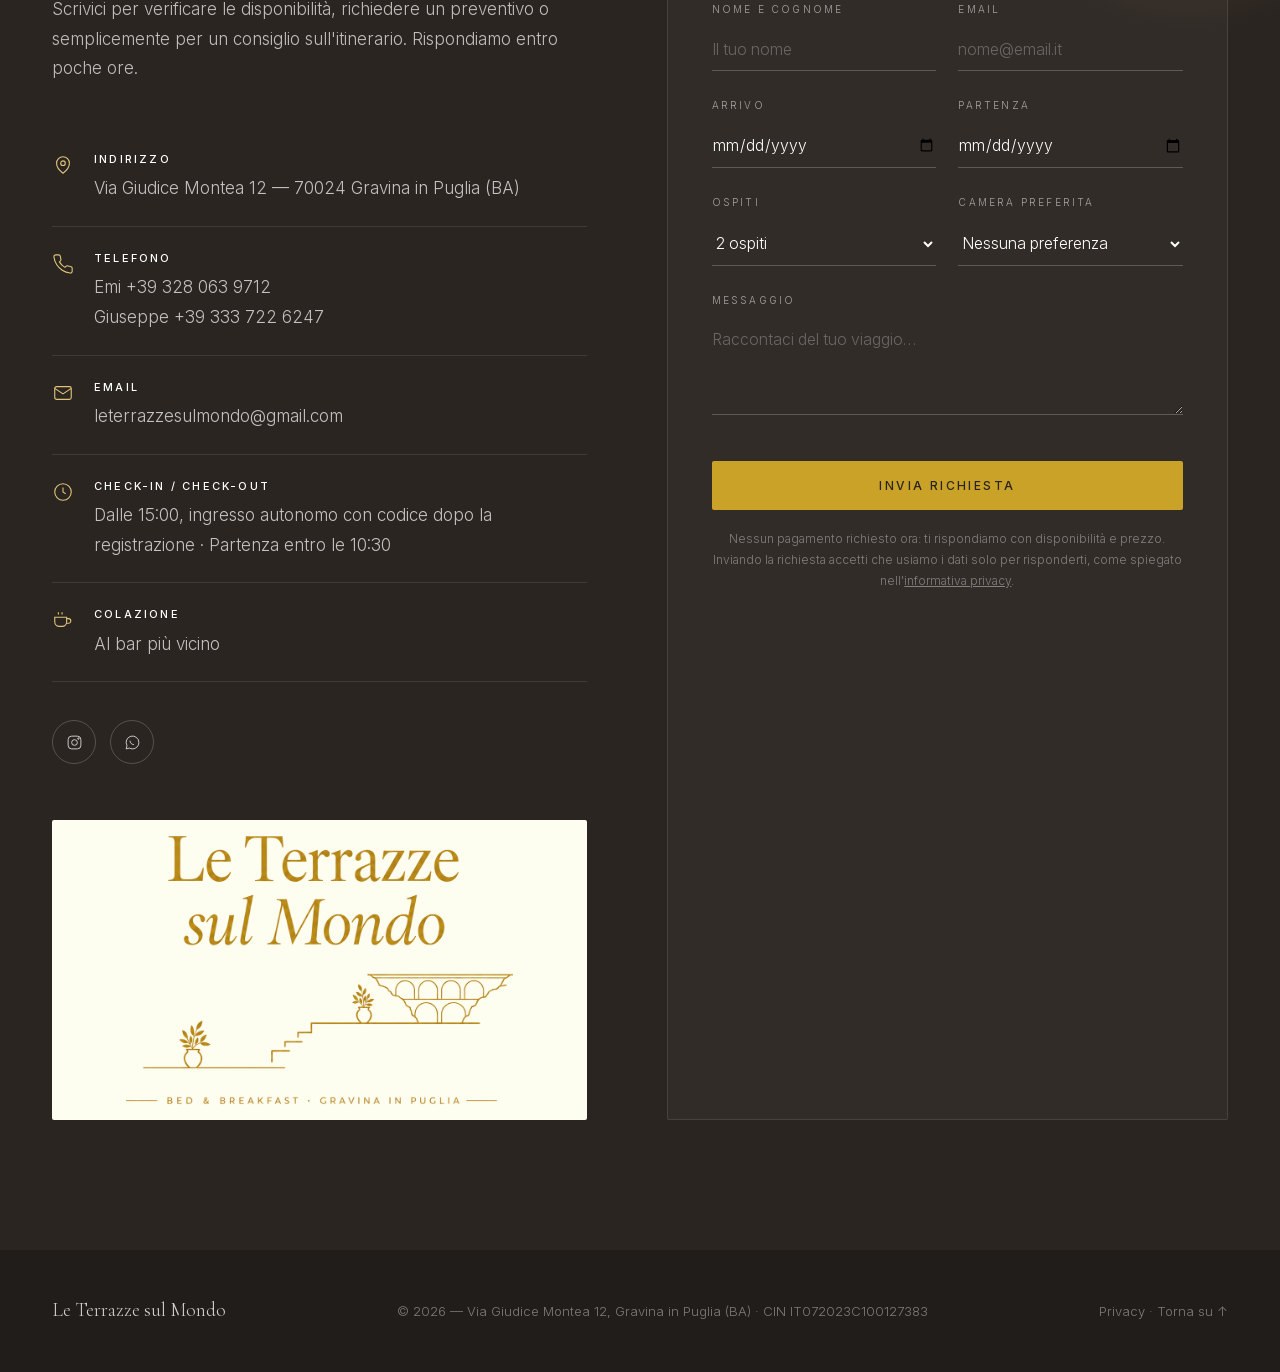
==== commit fb48417f: "Aggiunge il bottone per chiudere il menu sul telefono" ====
--- a/index.html
+++ b/index.html
@@ -71,7 +71,7 @@
 <link rel="stylesheet" href="fonts/fonts.css">
 
 <script>document.documentElement.classList.add('js')</script>
-<link rel="stylesheet" href="css/style.css?v=100">
+<link rel="stylesheet" href="css/style.css?v=101">
 </head>
 
 <body>
@@ -132,6 +132,7 @@
     </ul>
   </details>
   </div>
+  <button class="mm-close" id="mm-close" type="button" aria-label="Chiudi il menu"><svg viewBox="0 0 24 24" aria-hidden="true"><path d="M5 5l14 14M19 5L5 19"/></svg></button>
 </div>
 
 <!-- ============================ HERO ============================ -->
@@ -577,7 +578,7 @@
   <button class="lightbox__nav lightbox__next" id="lb-next" aria-label="Immagine successiva">&#8250;</button>
 </div>
 
-<script src="js/main.js?v=31"></script>
+<script src="js/main.js?v=32"></script>
 
 </body>
 </html>
--- a/css/style.css
+++ b/css/style.css
@@ -277,6 +277,14 @@
 .mobile-menu .lang__menu{position:static;box-shadow:none;border:0;background:none;min-width:0;padding:4px 0 0;text-align:center}
 .mobile-menu .lang__menu a{font-family:var(--font-sans);font-size:1rem;color:var(--ink-soft);padding:9px 14px;opacity:1;transform:none;justify-content:center;gap:10px}
 .mobile-menu .lang__menu a[aria-current]{color:var(--ink)}
+.mobile-menu .mm-close{
+  position:absolute;top:max(14px,env(safe-area-inset-top));right:16px;width:48px;height:48px;
+  display:flex;align-items:center;justify-content:center;color:var(--ink);
+  opacity:0;transition:opacity .2s var(--ease-soft), color .3s;
+}
+.mobile-menu.is-open .mm-close{opacity:1;transition:opacity .5s var(--ease) .4s, color .3s}
+.mobile-menu .mm-close svg{width:26px;height:26px;fill:none;stroke:currentColor;stroke-width:1.5;stroke-linecap:round}
+@media (hover:hover){.mobile-menu .mm-close:hover{color:var(--terracotta)}}
 .mobile-menu .mm-mail{font-family:var(--font-sans);font-size:.85rem;letter-spacing:.2em;text-transform:uppercase;color:var(--terracotta);margin-top:26px}
 
 body.no-scroll{overflow:hidden}
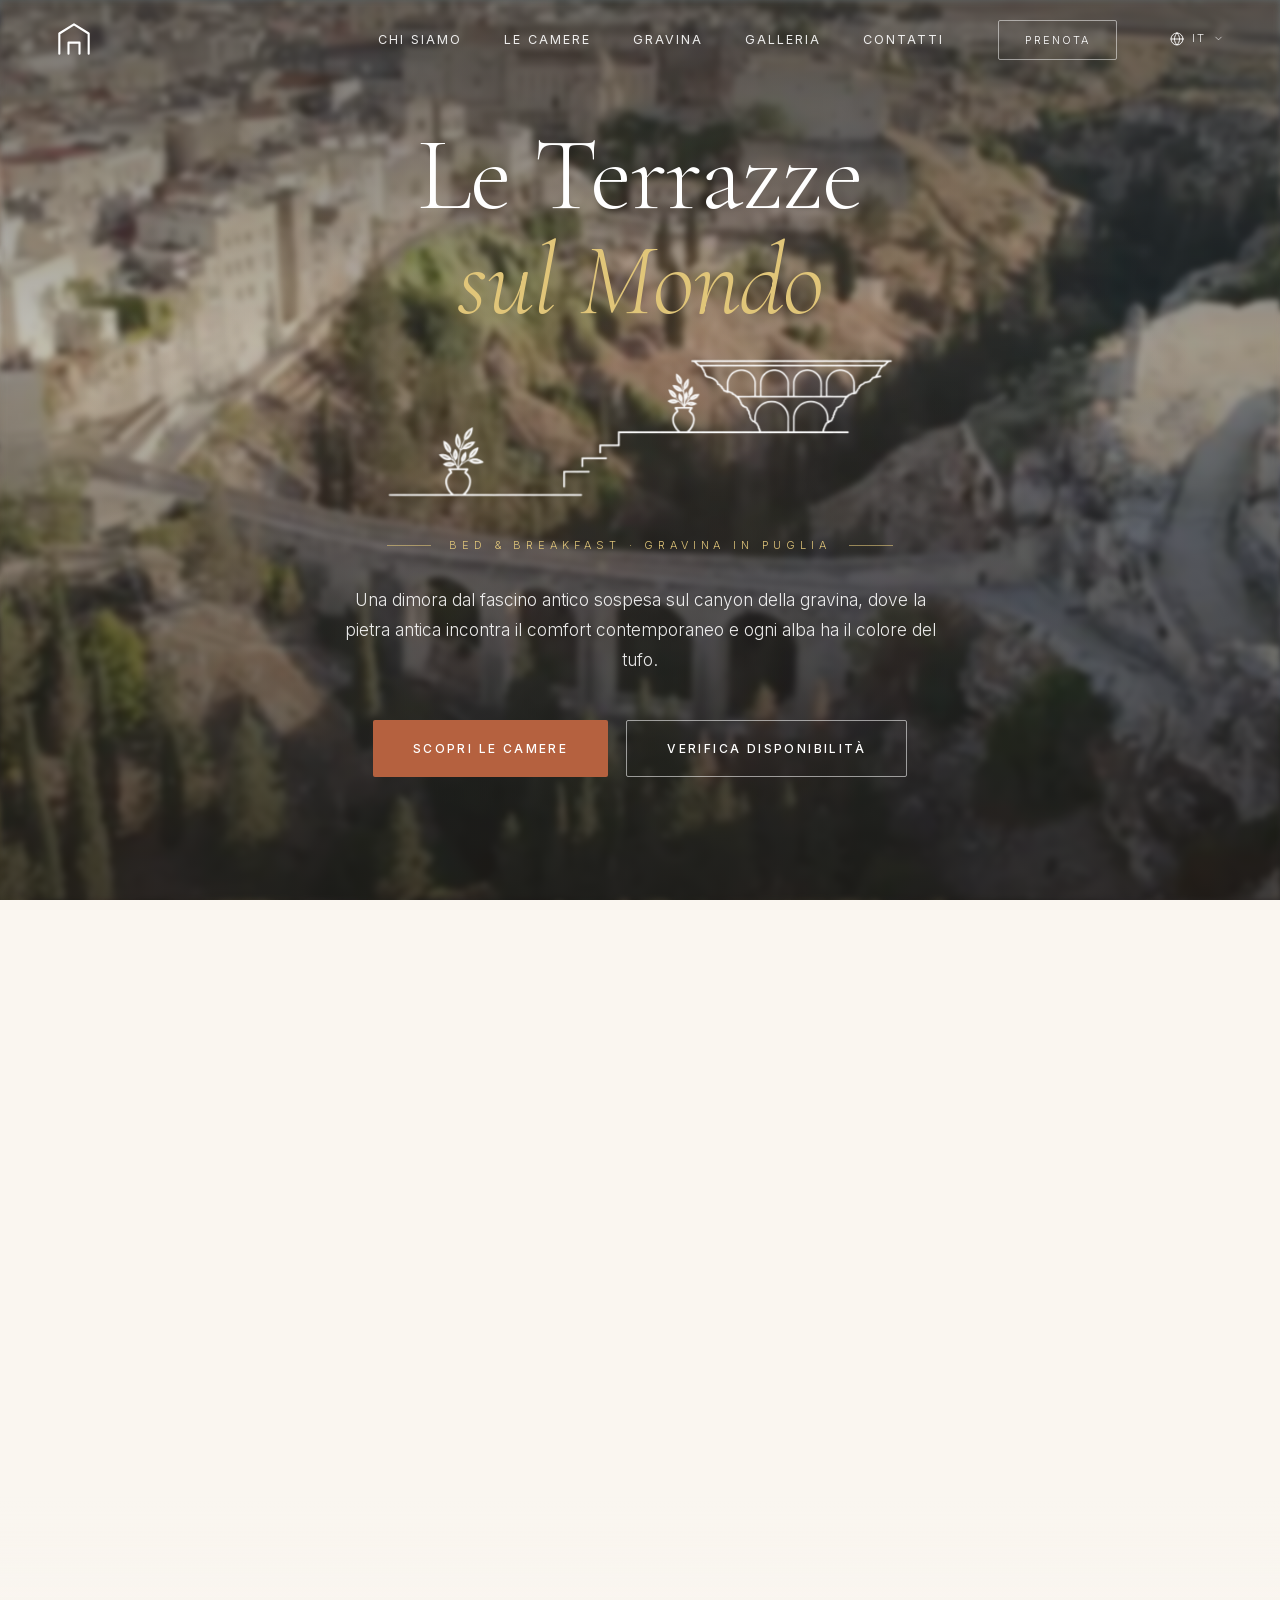
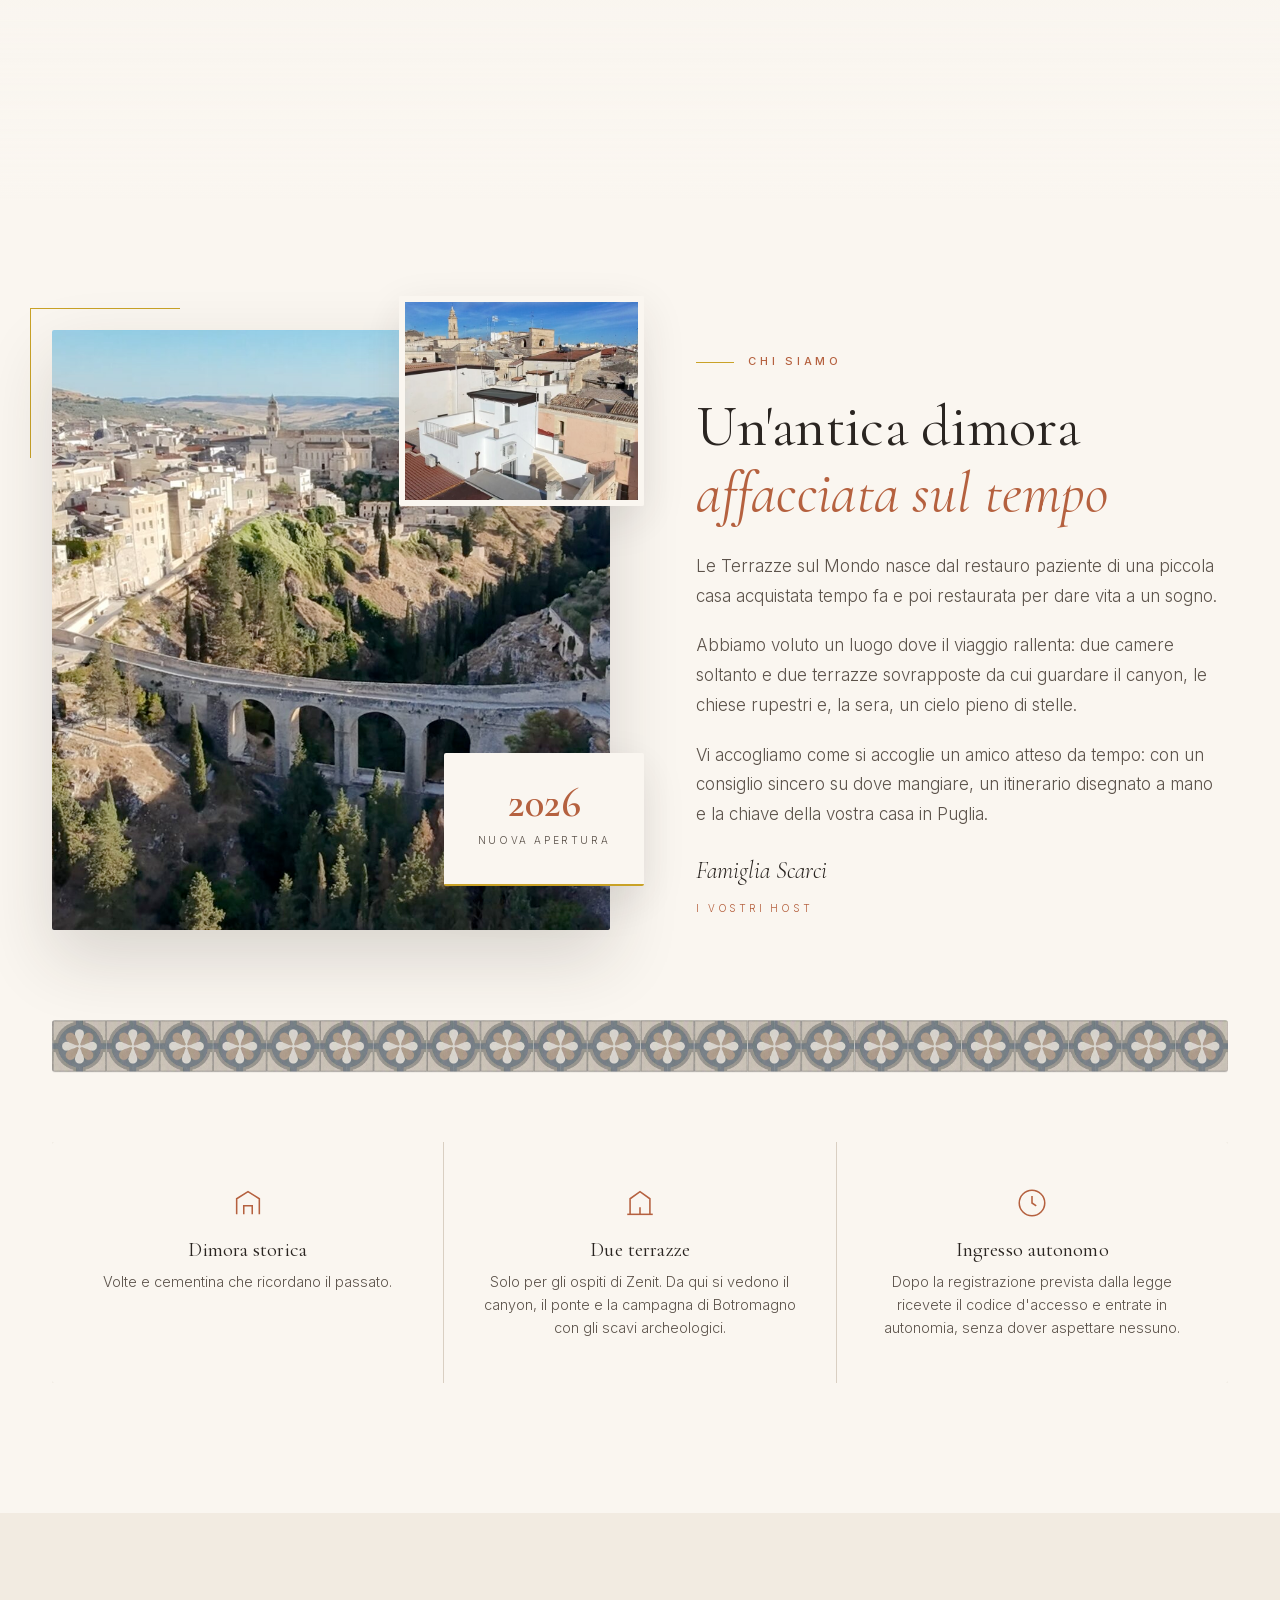
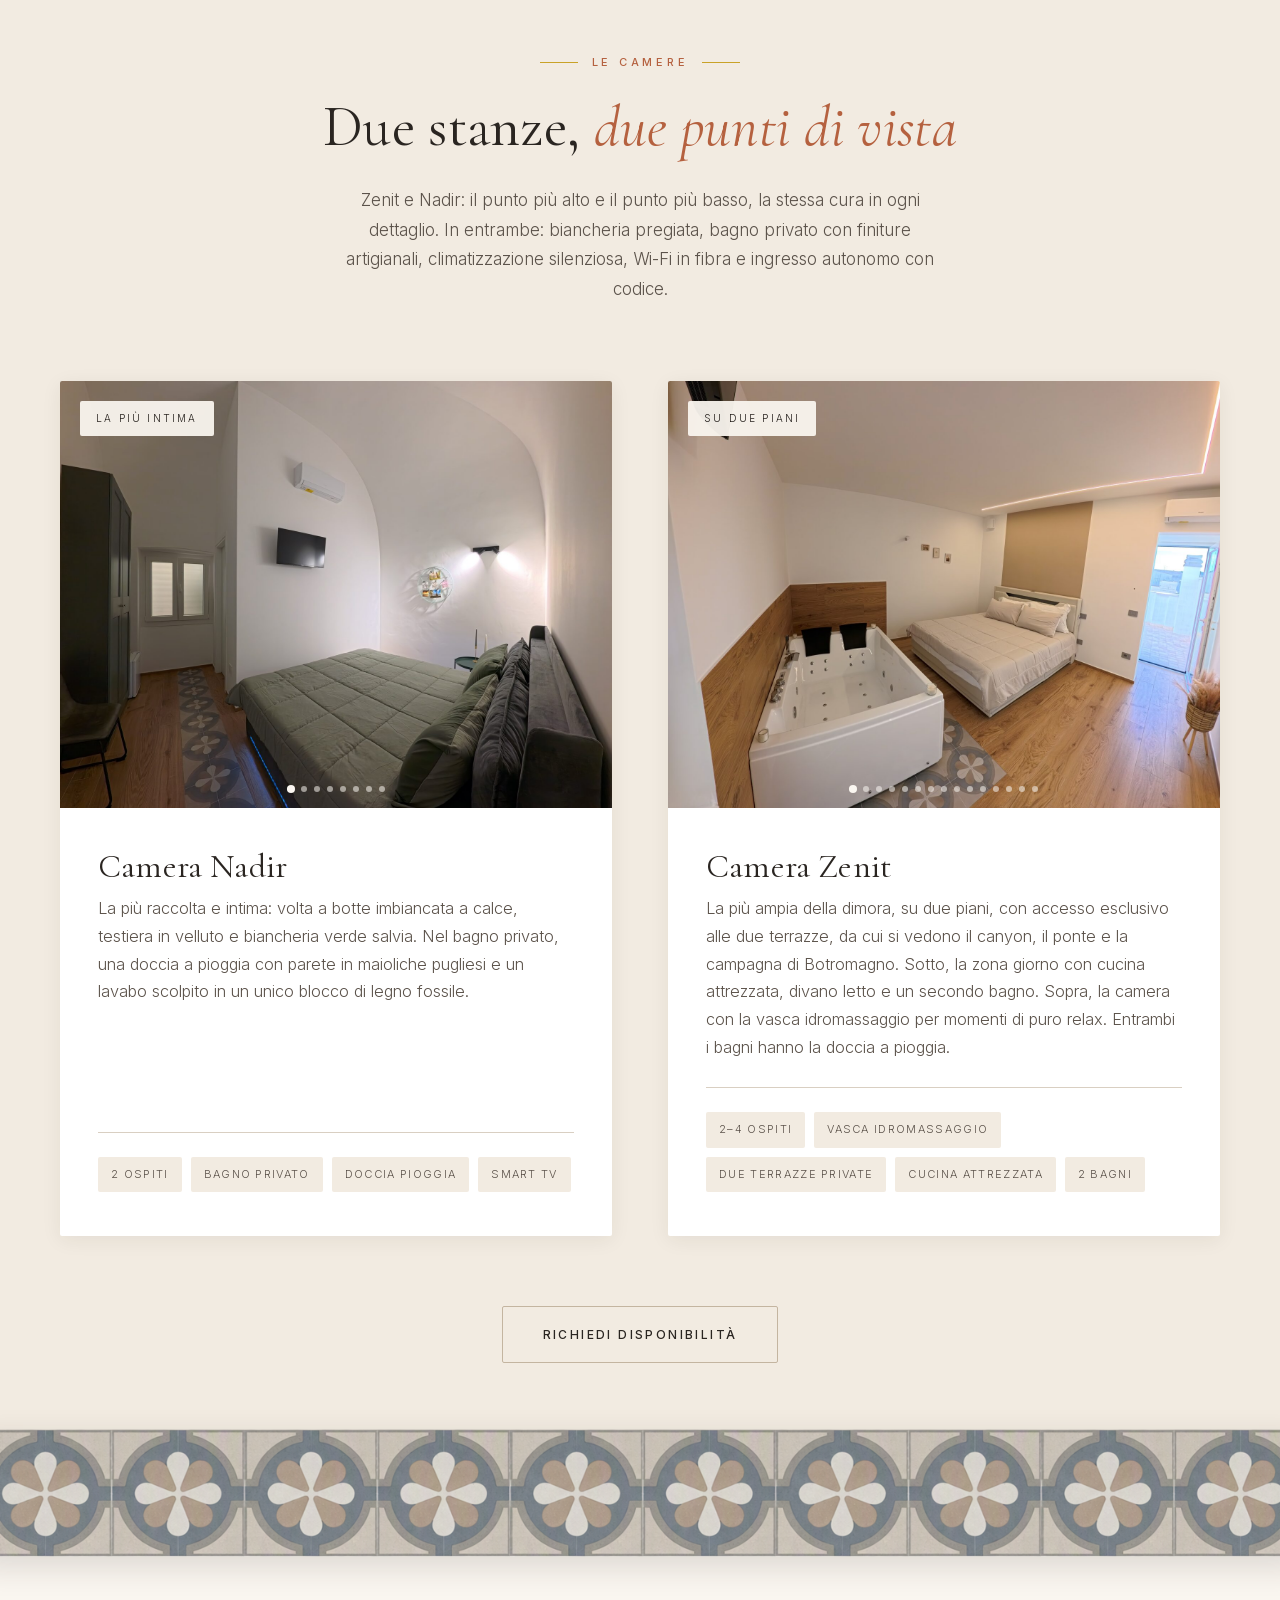
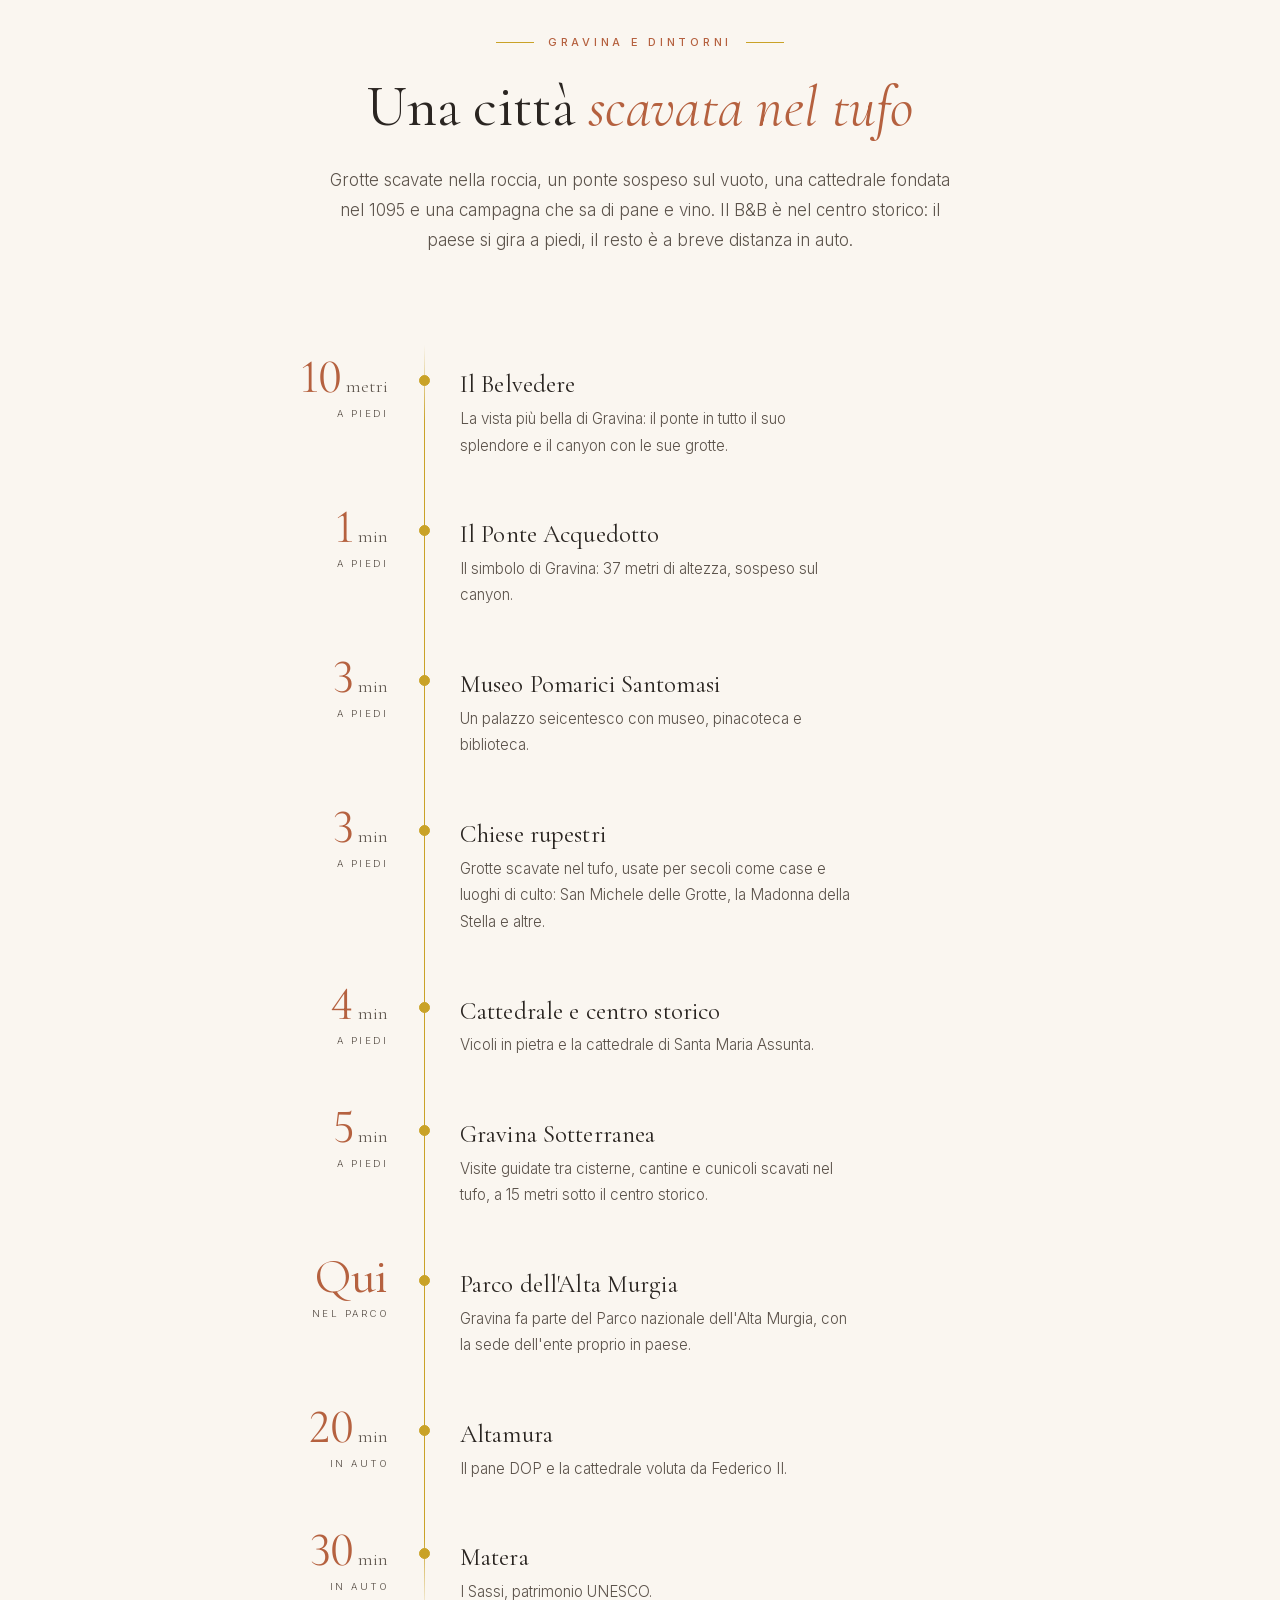
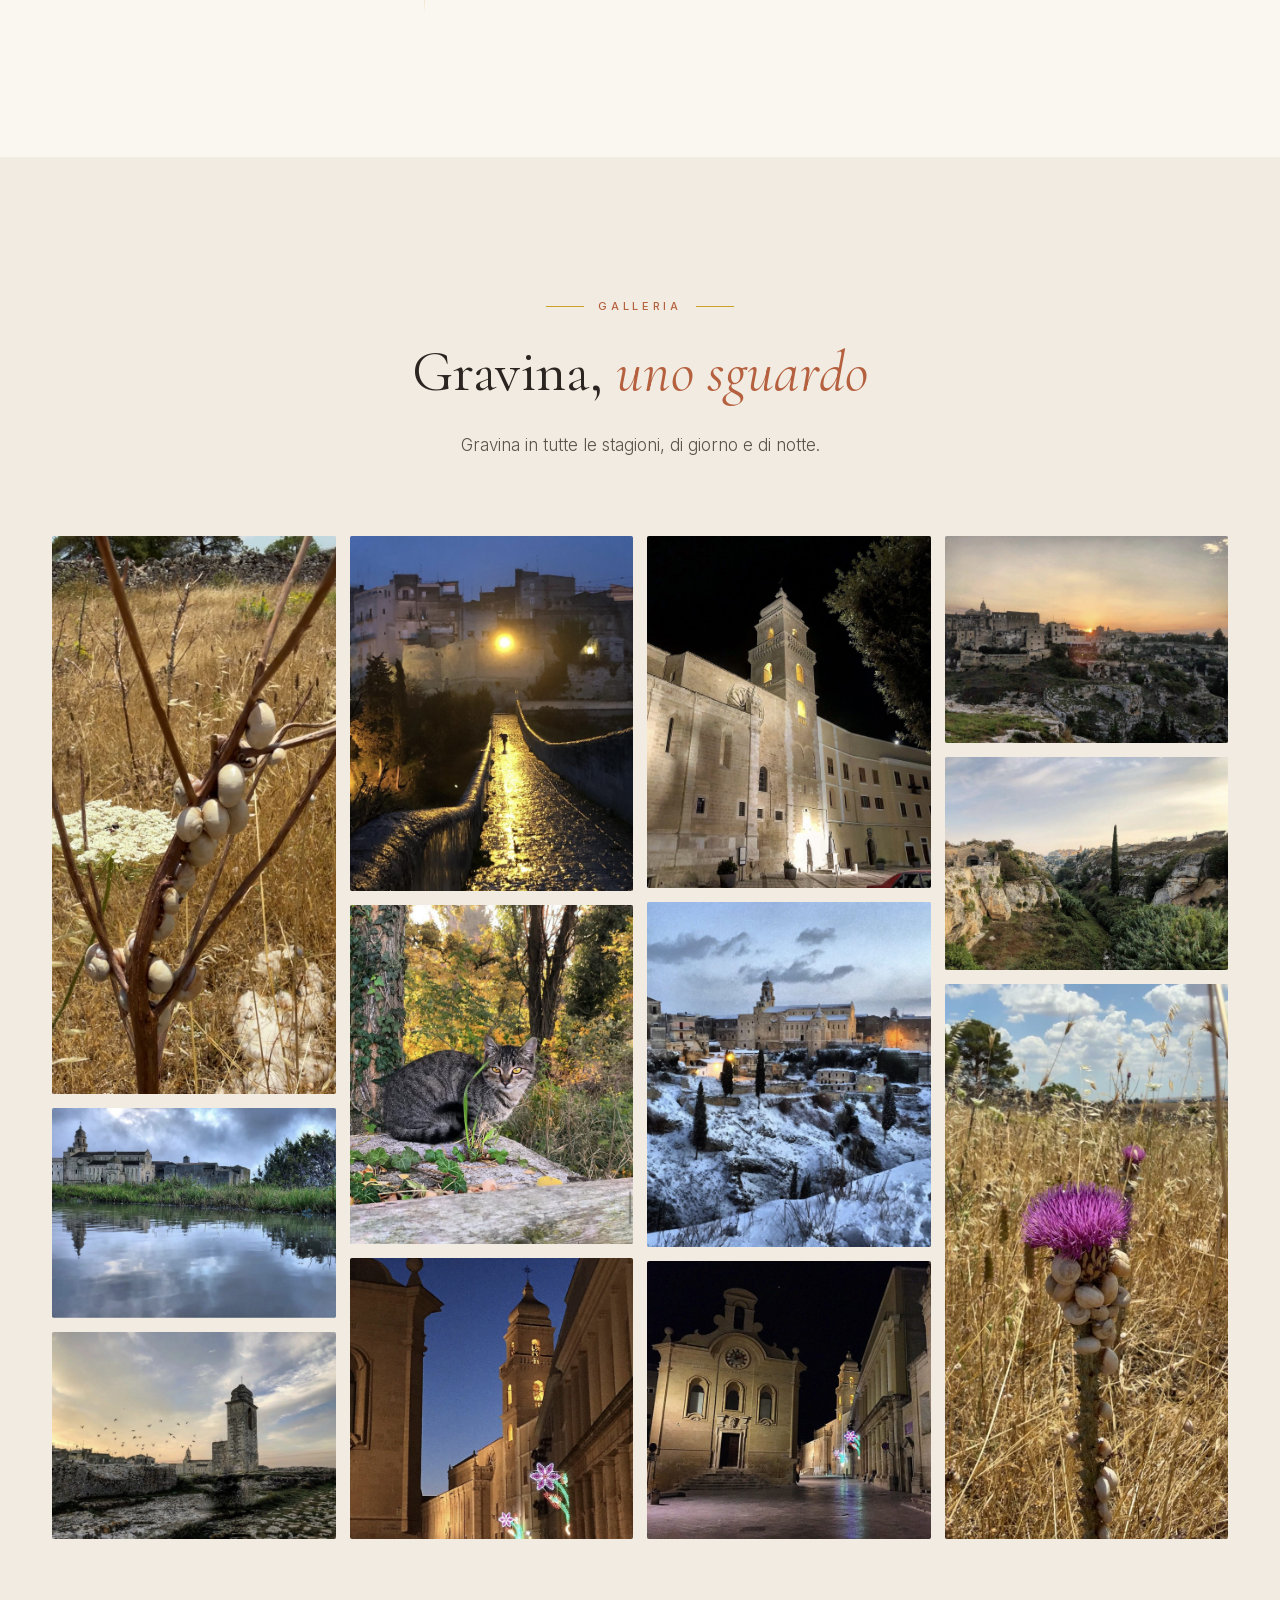
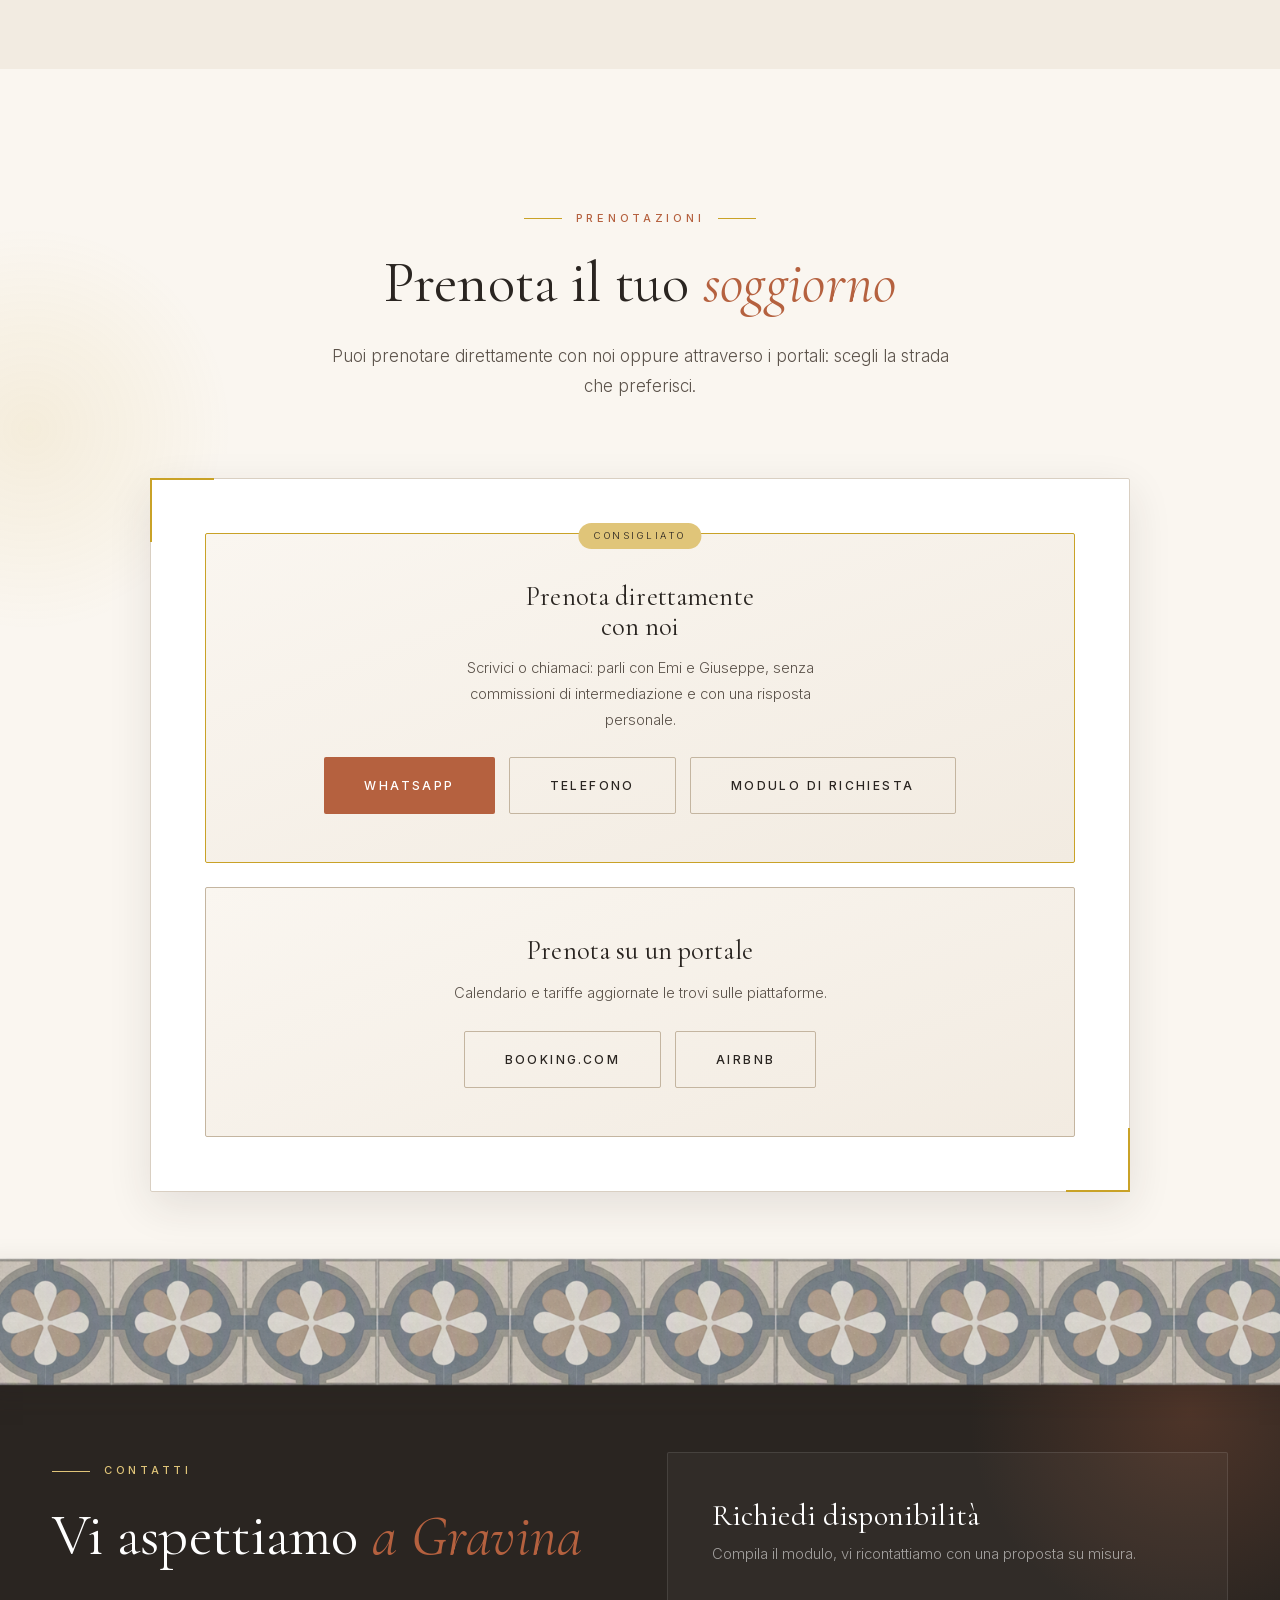
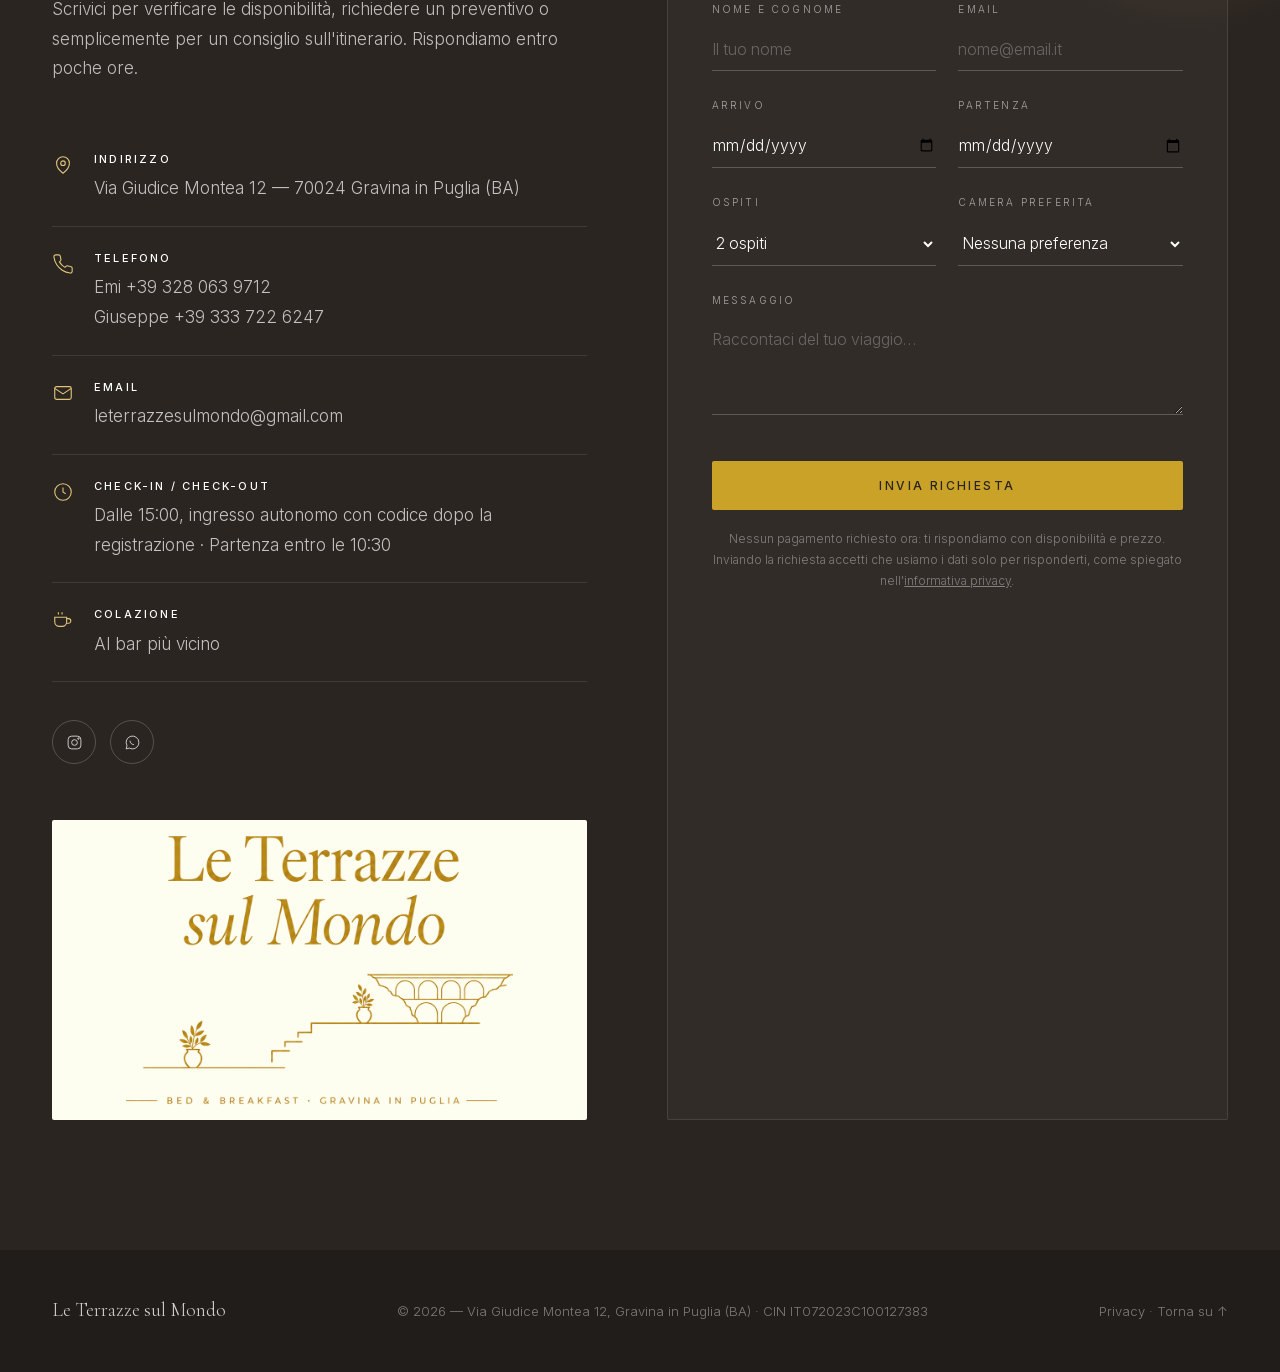
==== commit 9191c395: "Etichetta Nuova apertura al posto di Inizia il viaggio, in tutte le lingue" ====
--- a/index.html
+++ b/index.html
@@ -181,7 +181,7 @@
         <img class="about__inset" src="img/chi-terrazze.jpg" alt="Le due terrazze del bed and breakfast viste dall'alto, tra i tetti di Gravina" loading="lazy">
         <div class="about__badge">
           <strong>2026</strong>
-          <span>Inizia il viaggio</span>
+          <span>Nuova apertura</span>
         </div>
       </div>
 
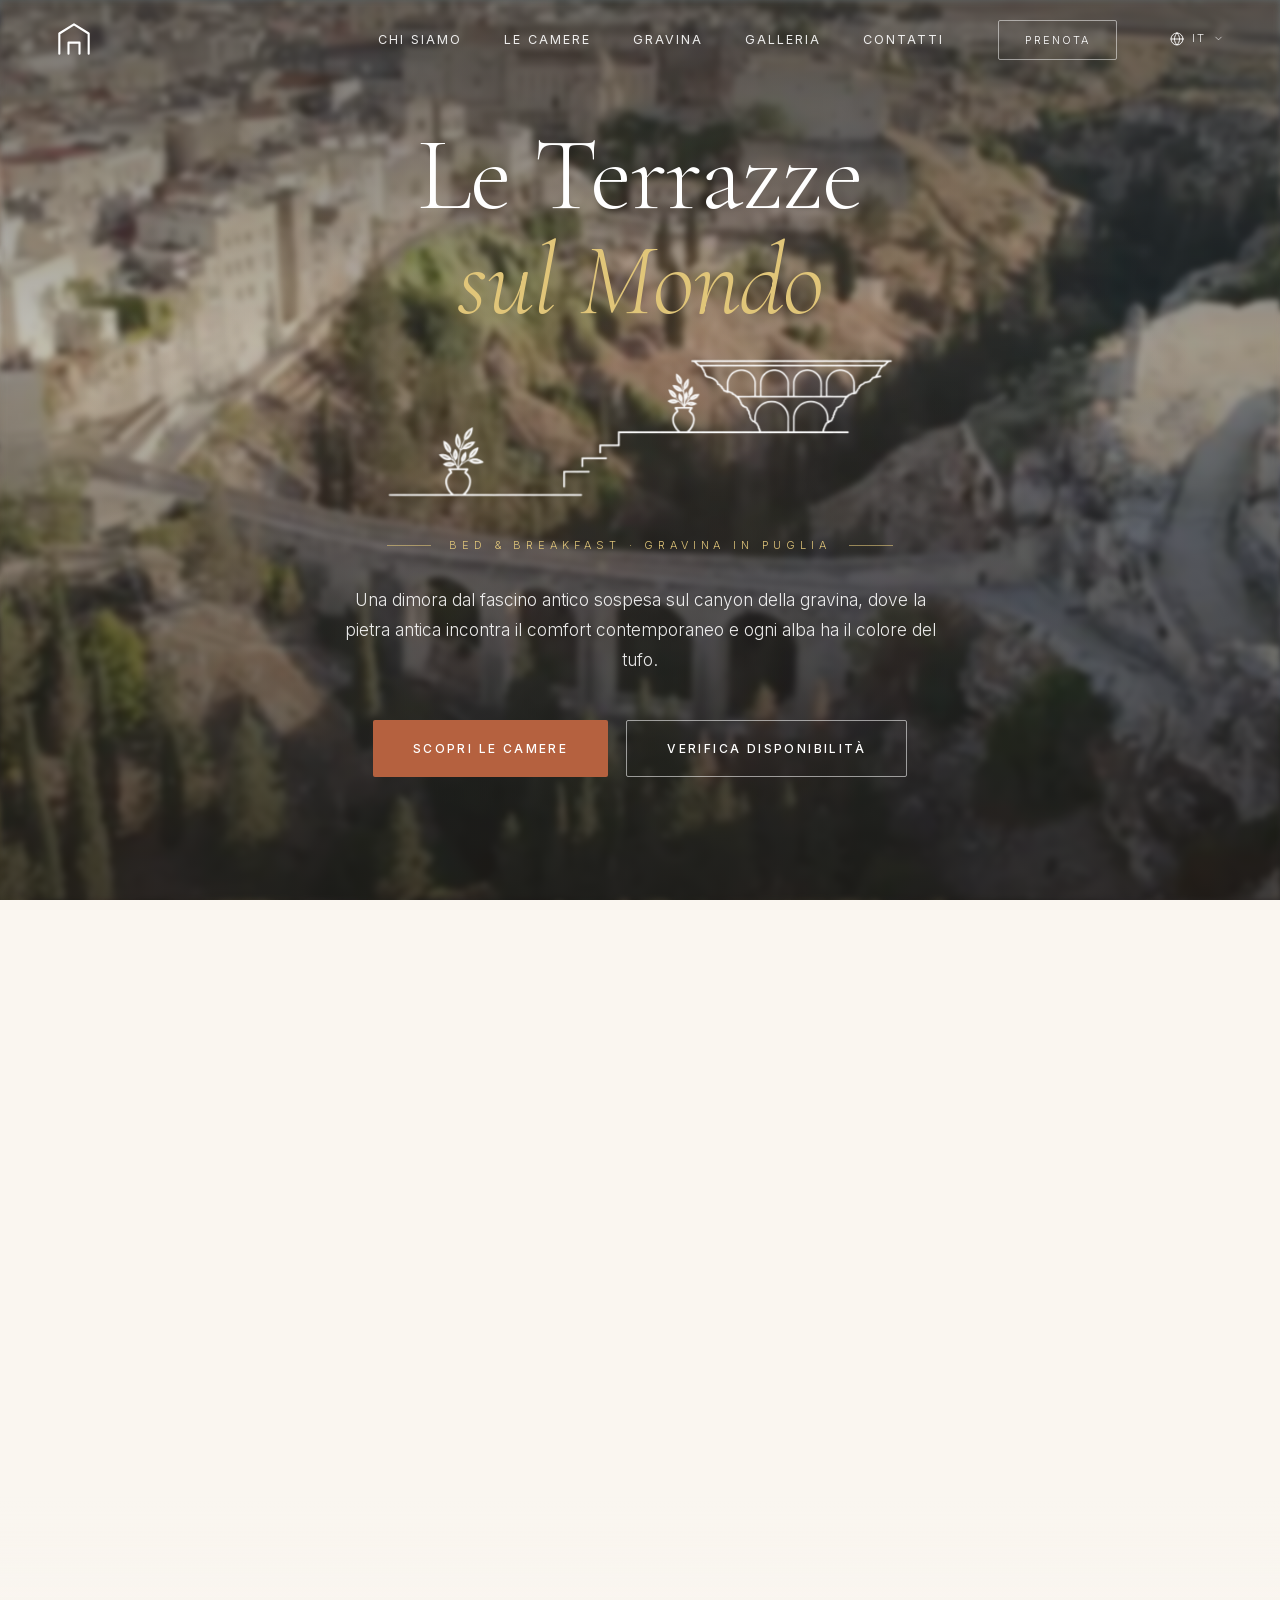
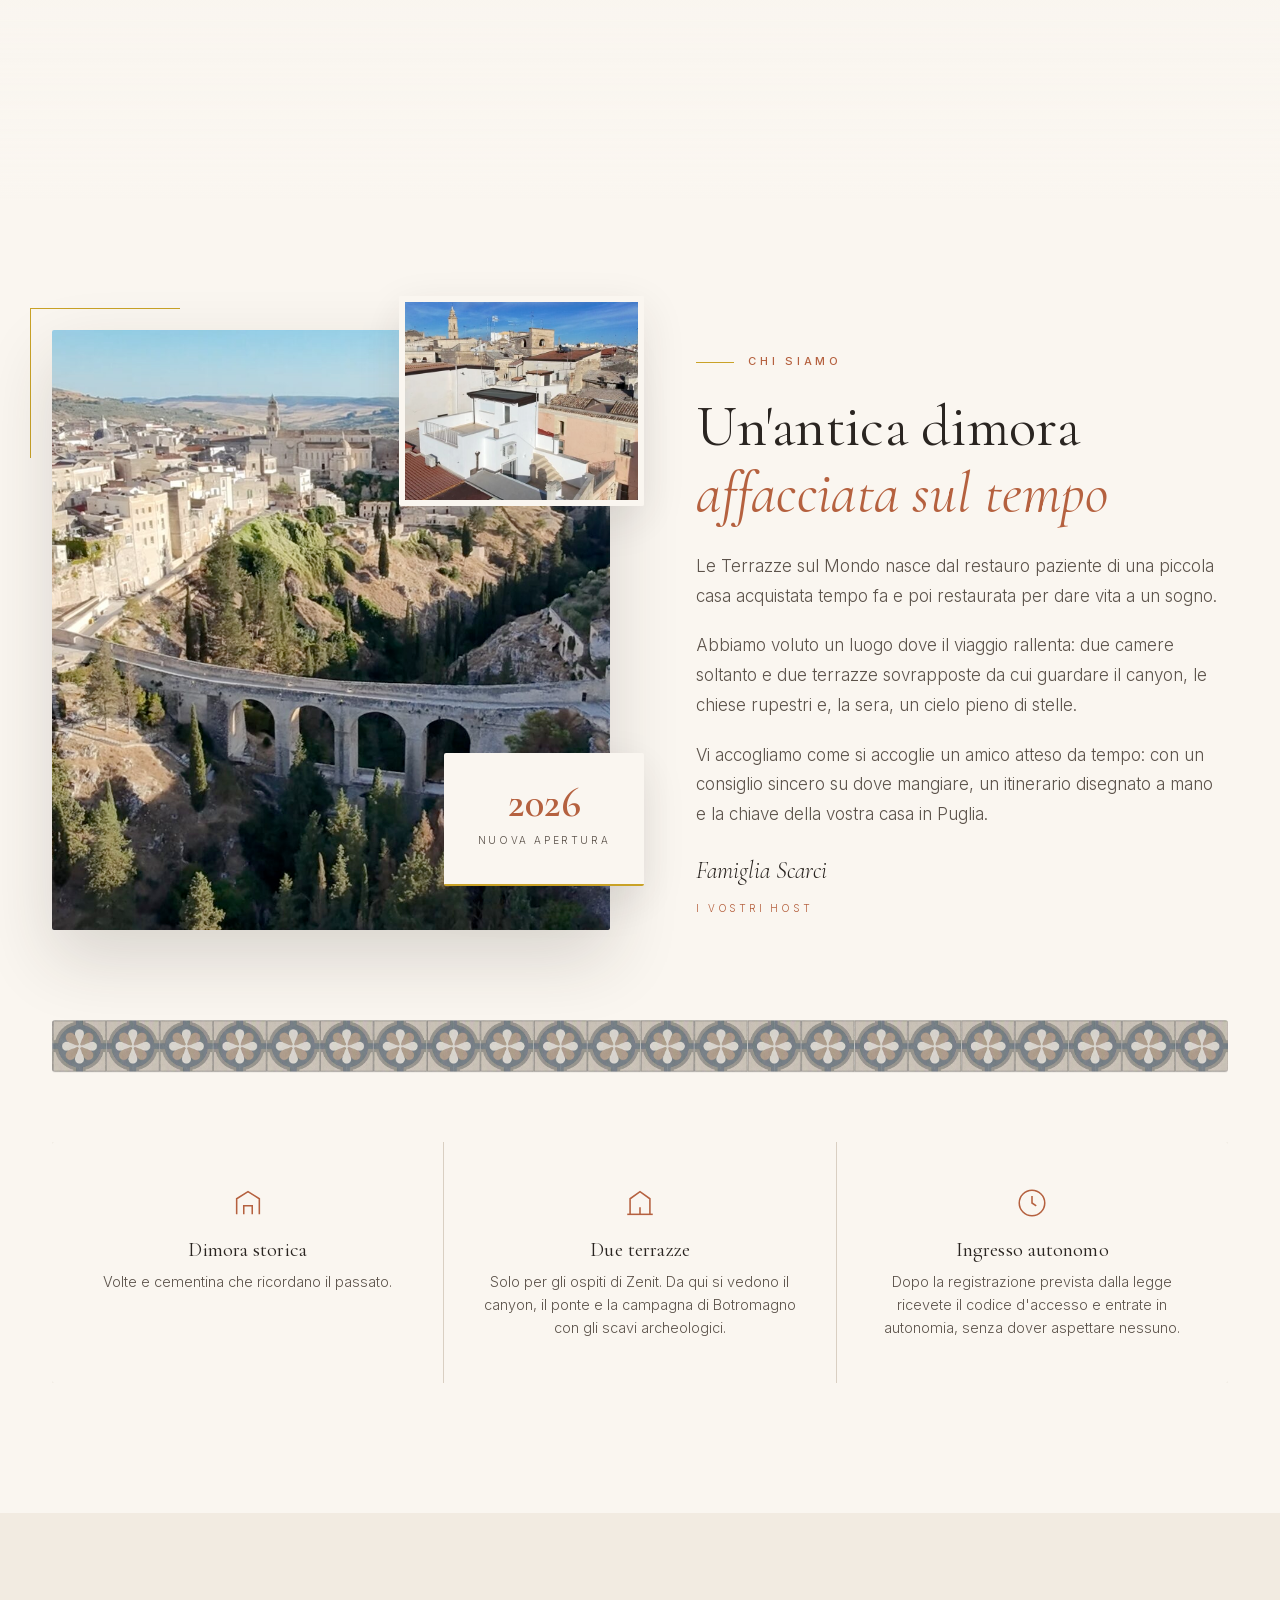
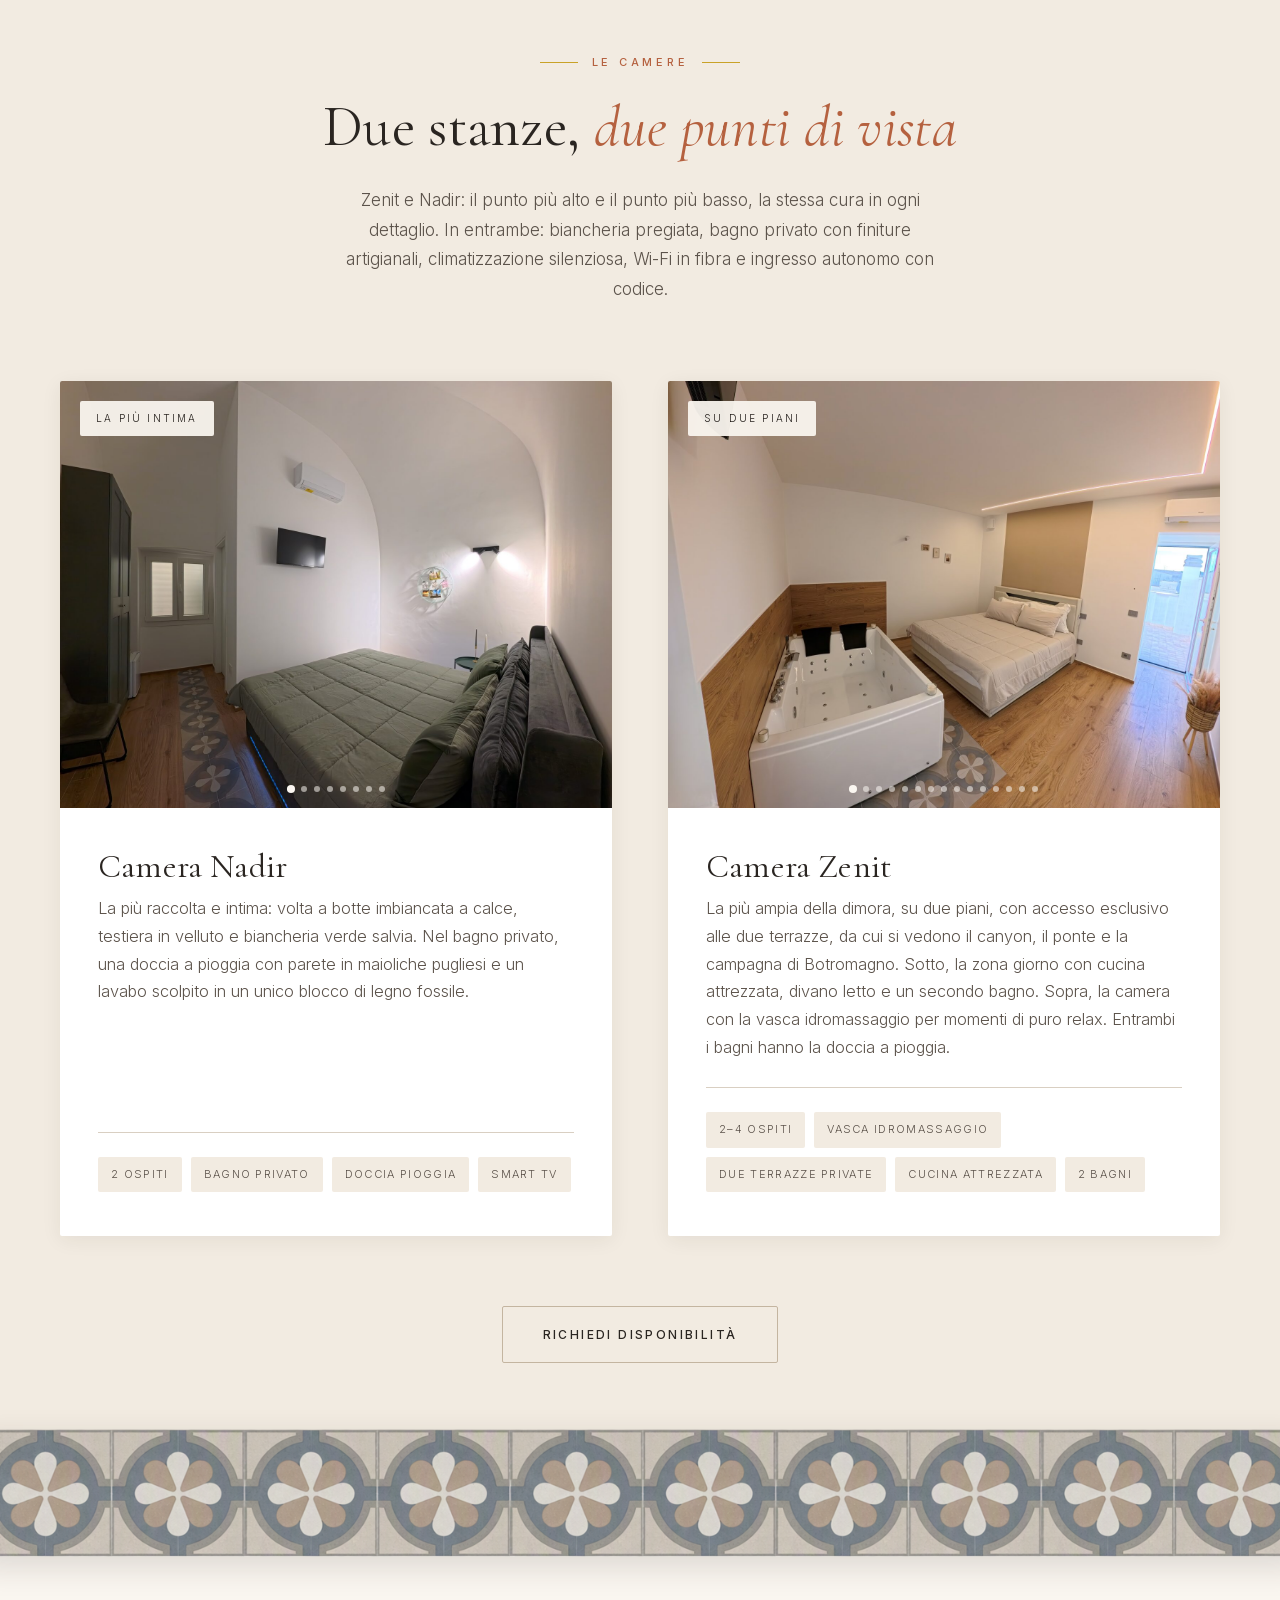
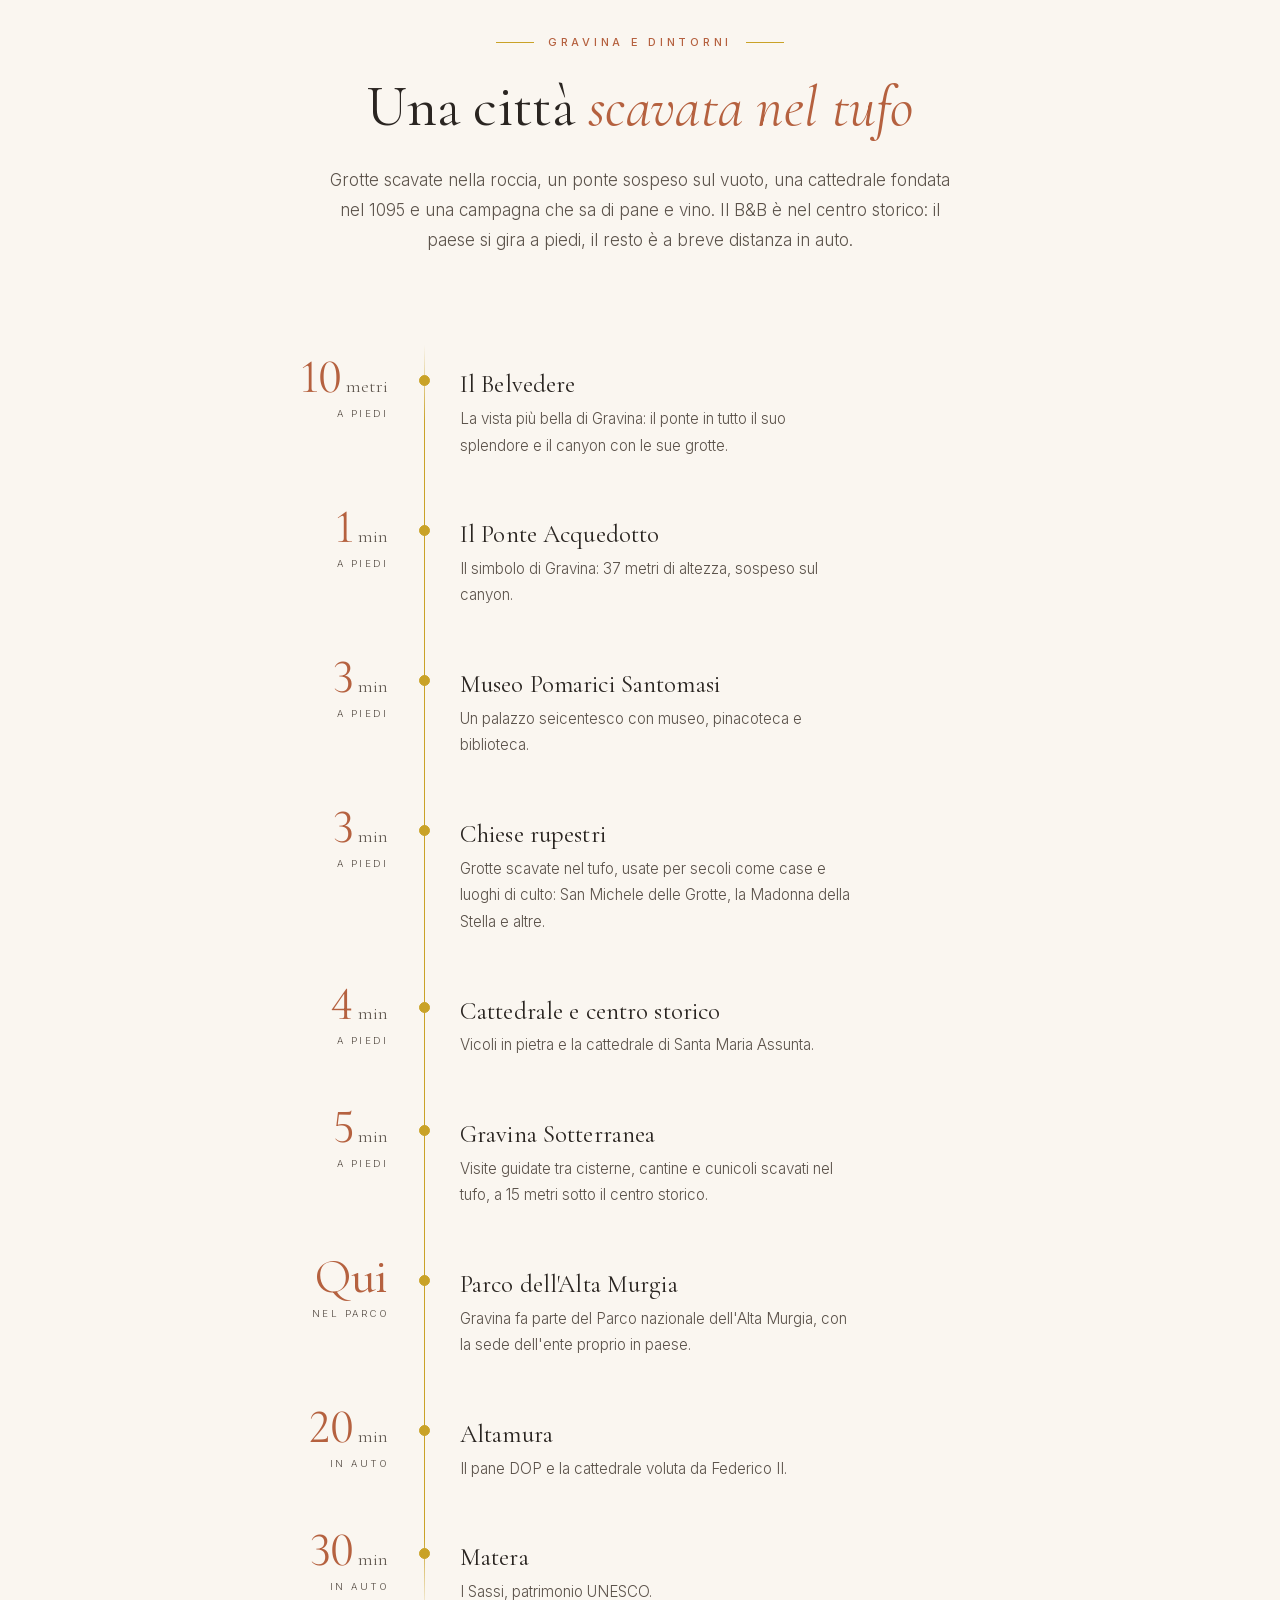
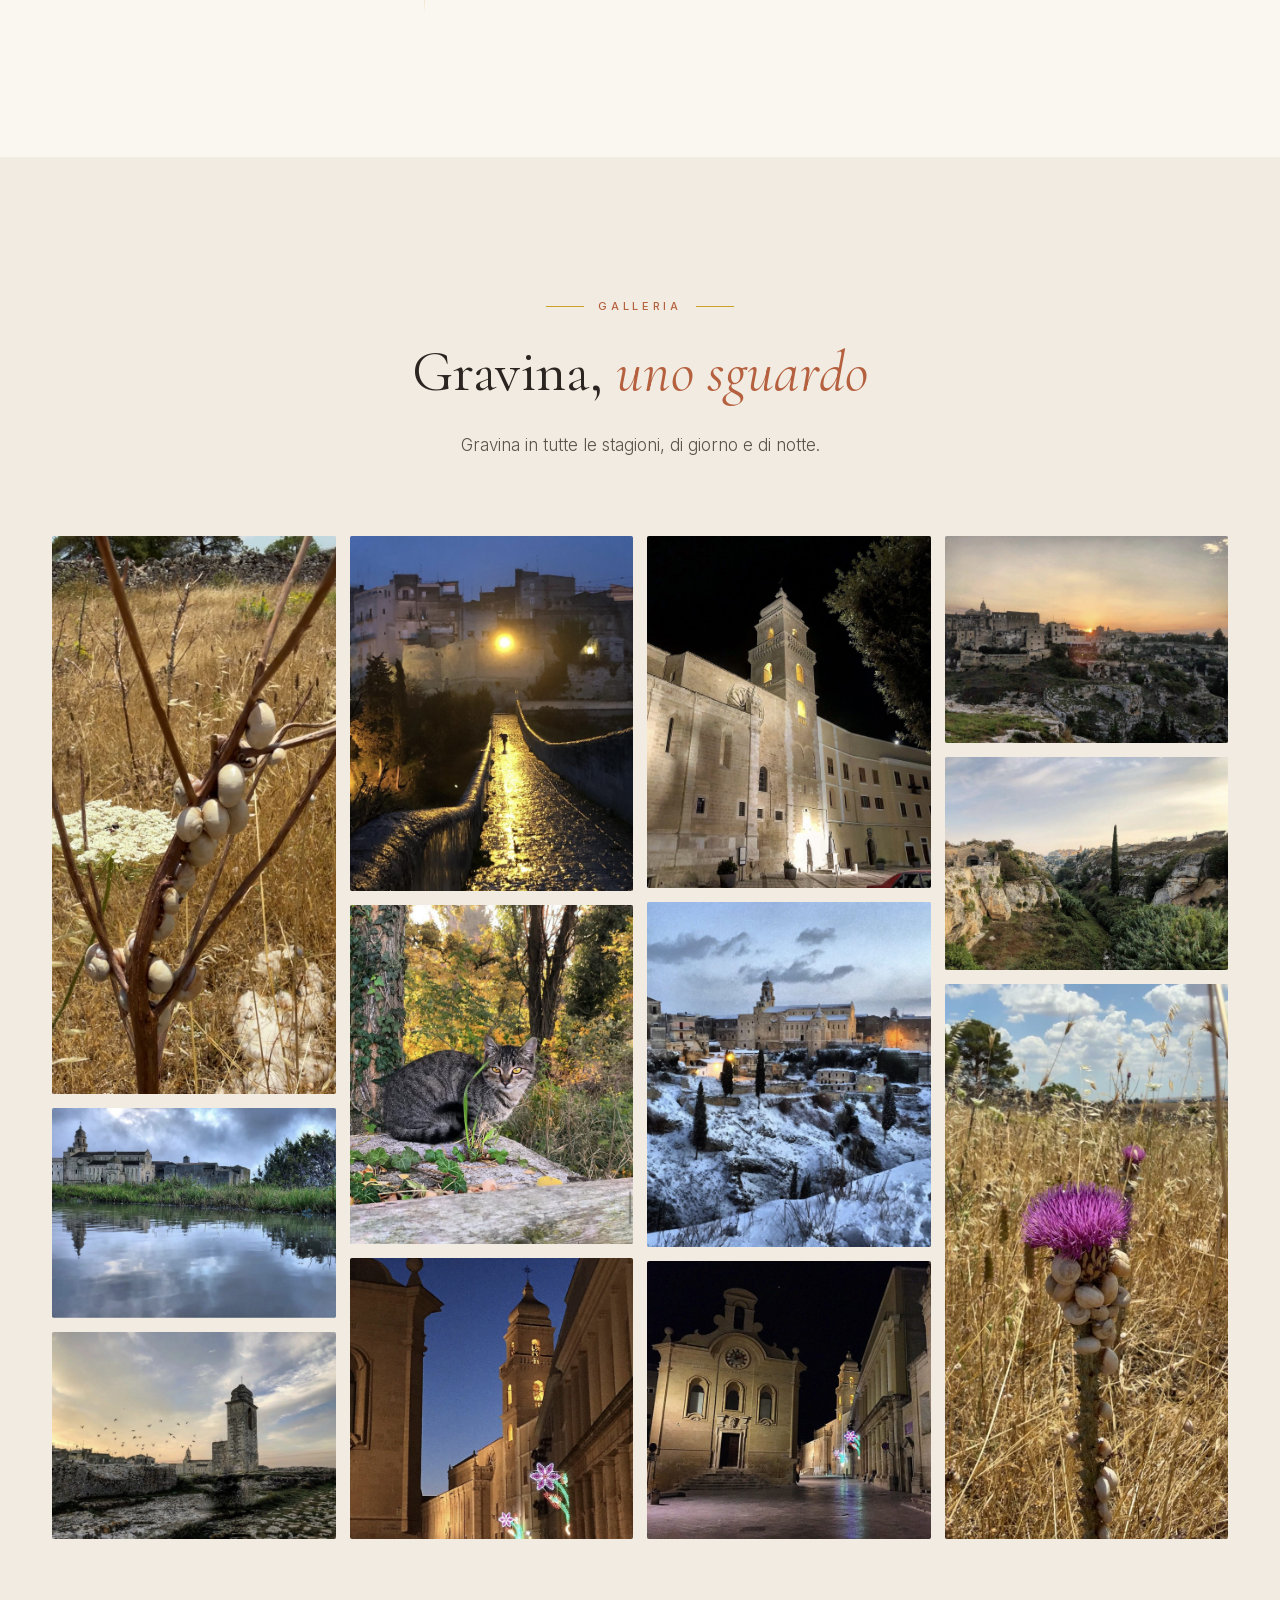
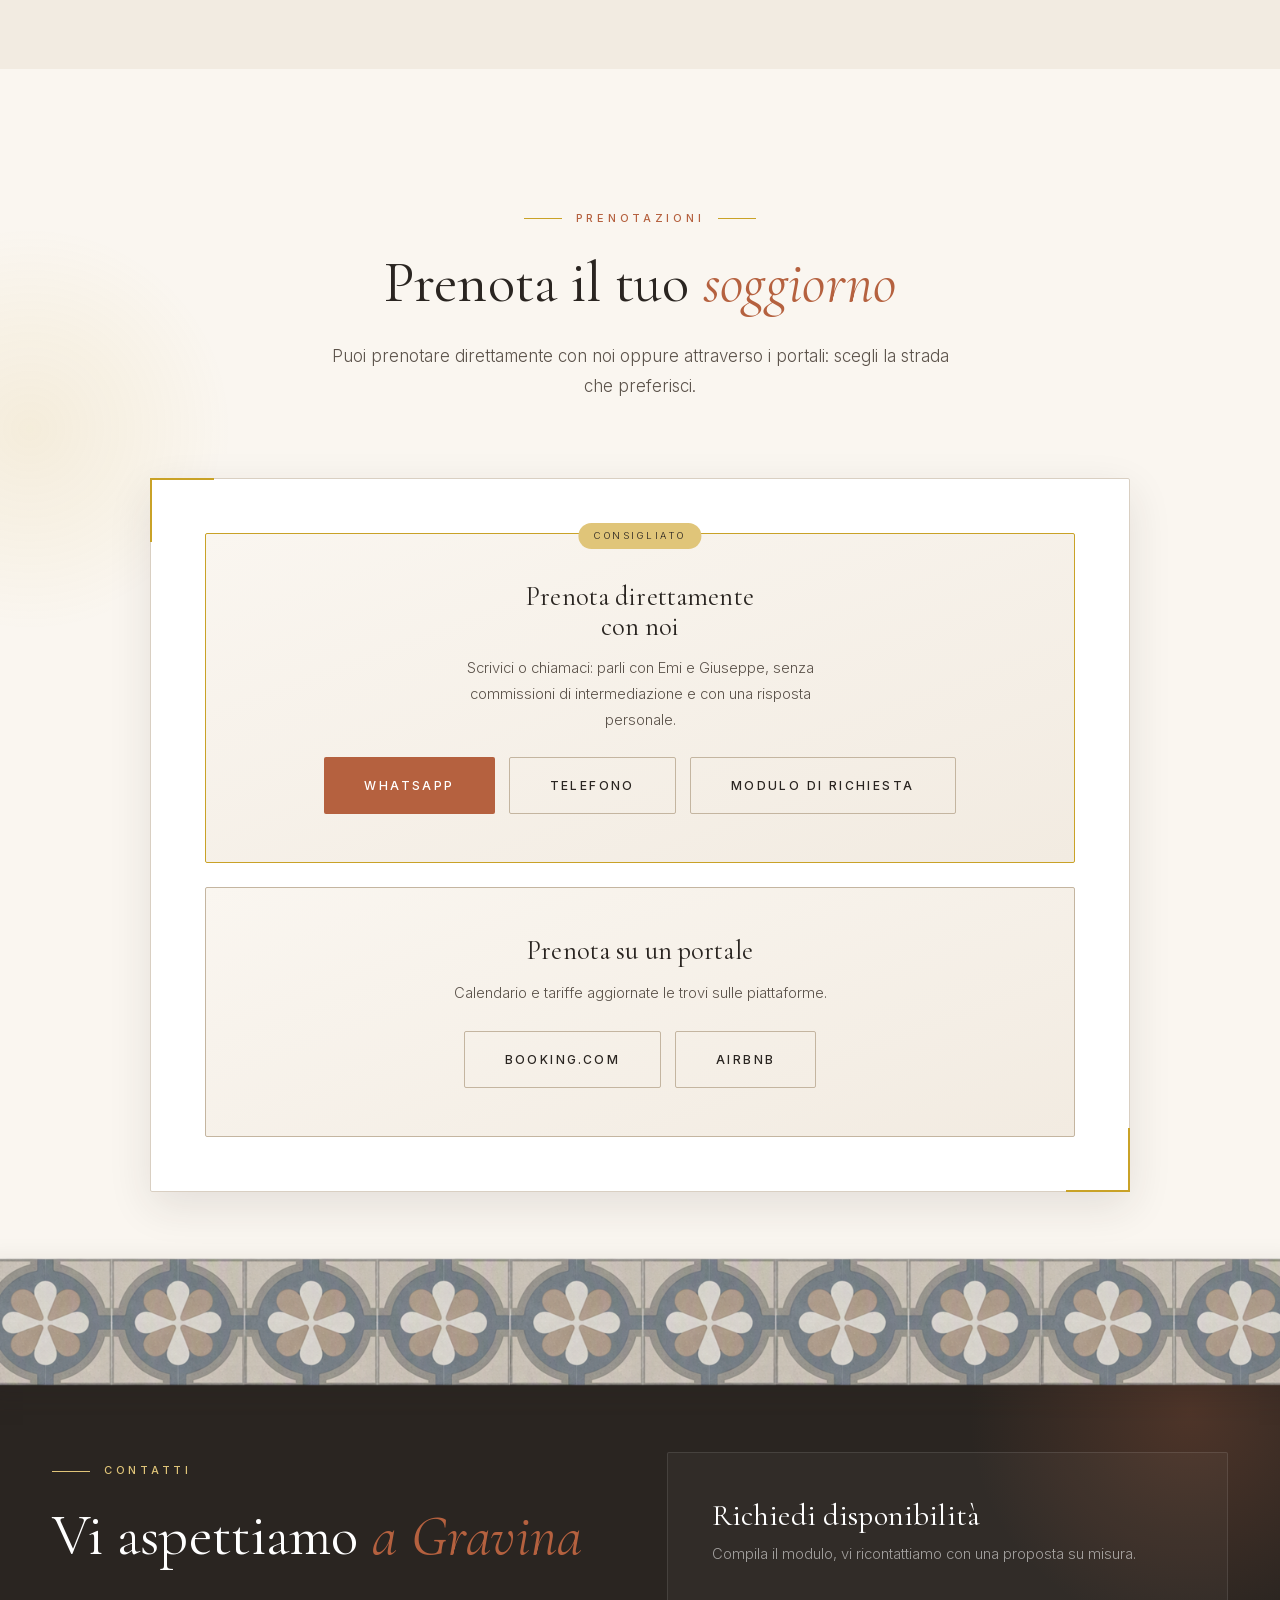
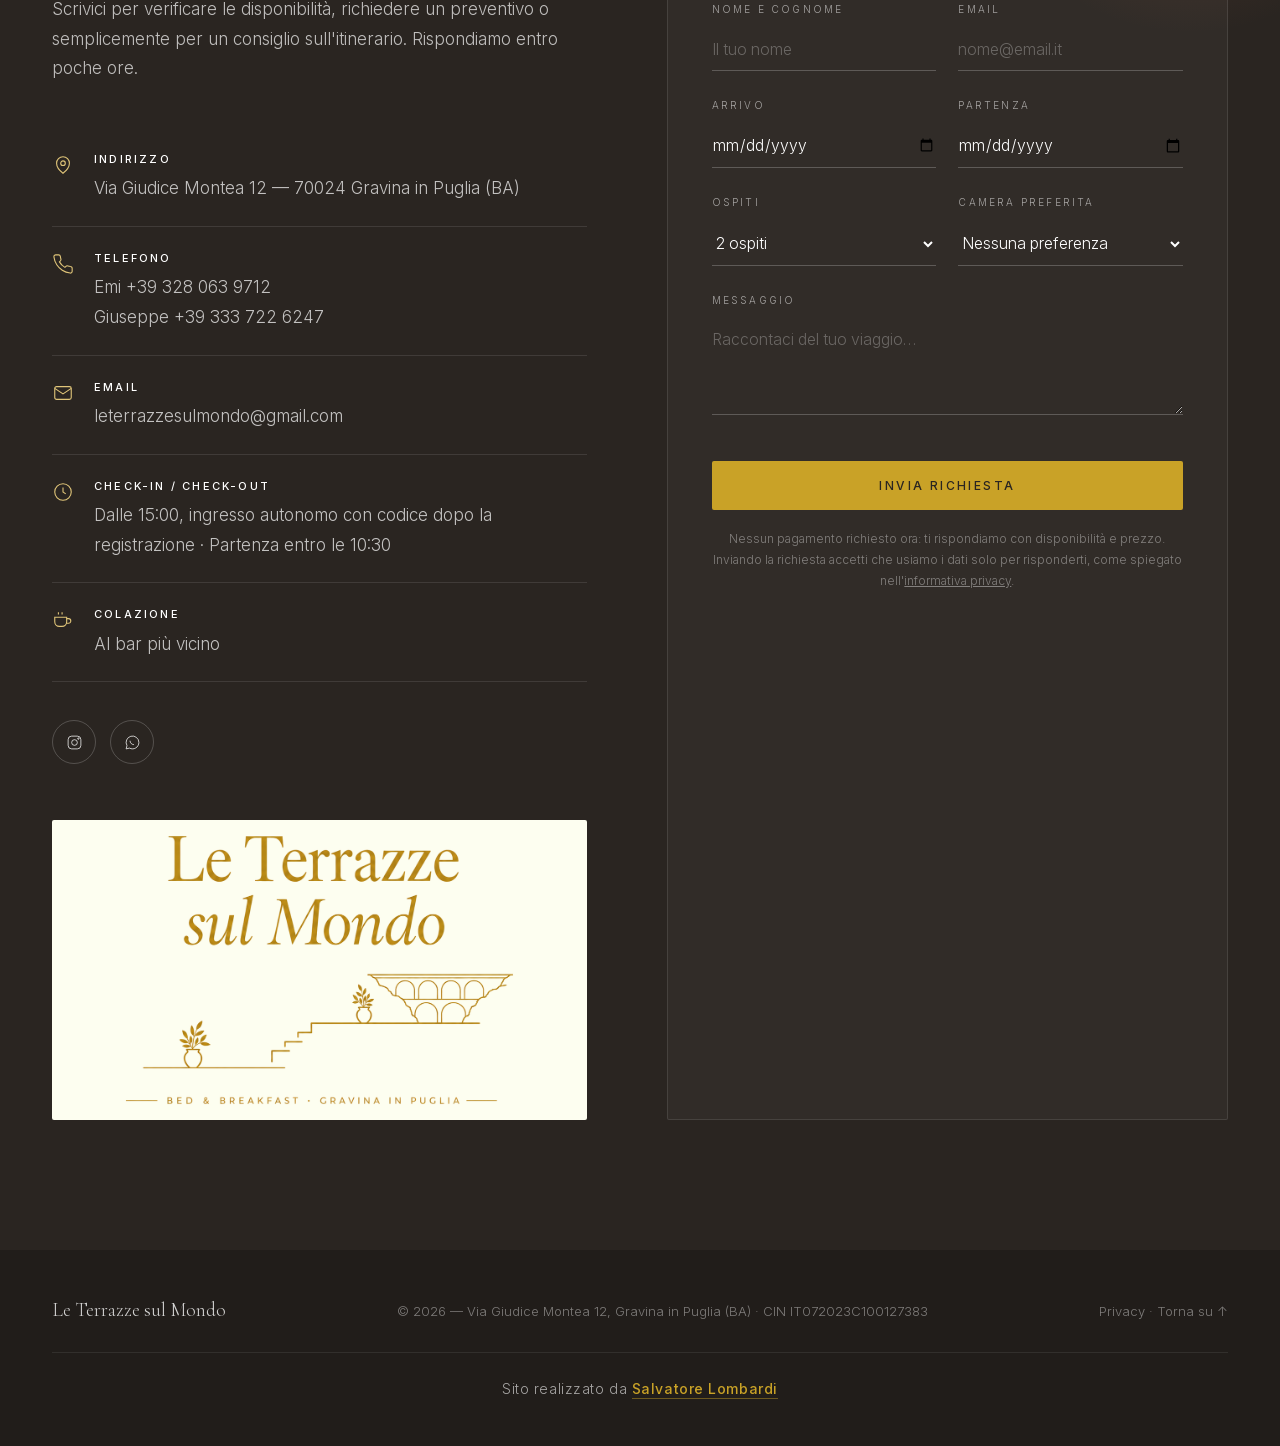
==== commit e4ef9abc: "Aggiunge la firma del sito in fondo alla pagina, in tutte le lingue" ====
--- a/index.html
+++ b/index.html
@@ -71,7 +71,7 @@
 <link rel="stylesheet" href="fonts/fonts.css">
 
 <script>document.documentElement.classList.add('js')</script>
-<link rel="stylesheet" href="css/style.css?v=101">
+<link rel="stylesheet" href="css/style.css?v=103">
 </head>
 
 <body>
@@ -567,6 +567,7 @@
     <span class="footer__brand">Le Terrazze sul Mondo</span>
     <span>© <span id="year"></span> — Via Giudice Montea 12, Gravina in Puglia (BA) · CIN IT072023C100127383</span>
     <span><a href="privacy.html">Privacy</a> · <a href="#hero">Torna su ↑</a></span>
+    <span class="footer__credit">Sito realizzato da <a href="https://salvatorelombardi.com" target="_blank" rel="noopener">Salvatore Lombardi</a></span>
   </div>
 </footer>
 
--- a/css/style.css
+++ b/css/style.css
@@ -747,6 +747,9 @@
 .footer{background:#211d1a;color:rgba(255,255,255,.42);padding:44px 0;font-size:13px}
 .footer__inner{display:flex;justify-content:space-between;align-items:center;gap:24px;flex-wrap:wrap}
 .footer a:hover{color:var(--gold-soft);transition:color .3s}
+.footer__credit{flex-basis:100%;text-align:center;font-size:14px;letter-spacing:.04em;color:rgba(255,255,255,.6);padding-top:24px;border-top:1px solid rgba(255,255,255,.08)}
+.footer__credit a{color:var(--gold);font-weight:500;border-bottom:1px solid rgba(201,162,39,.45);padding-bottom:1px;transition:color .3s, border-color .3s}
+.footer__credit a:hover{color:var(--gold-soft);border-bottom-color:var(--gold-soft)}
 .footer__brand{font-family:var(--font-serif);font-size:1.2rem;color:rgba(255,255,255,.8)}
 
 /* ============================================================
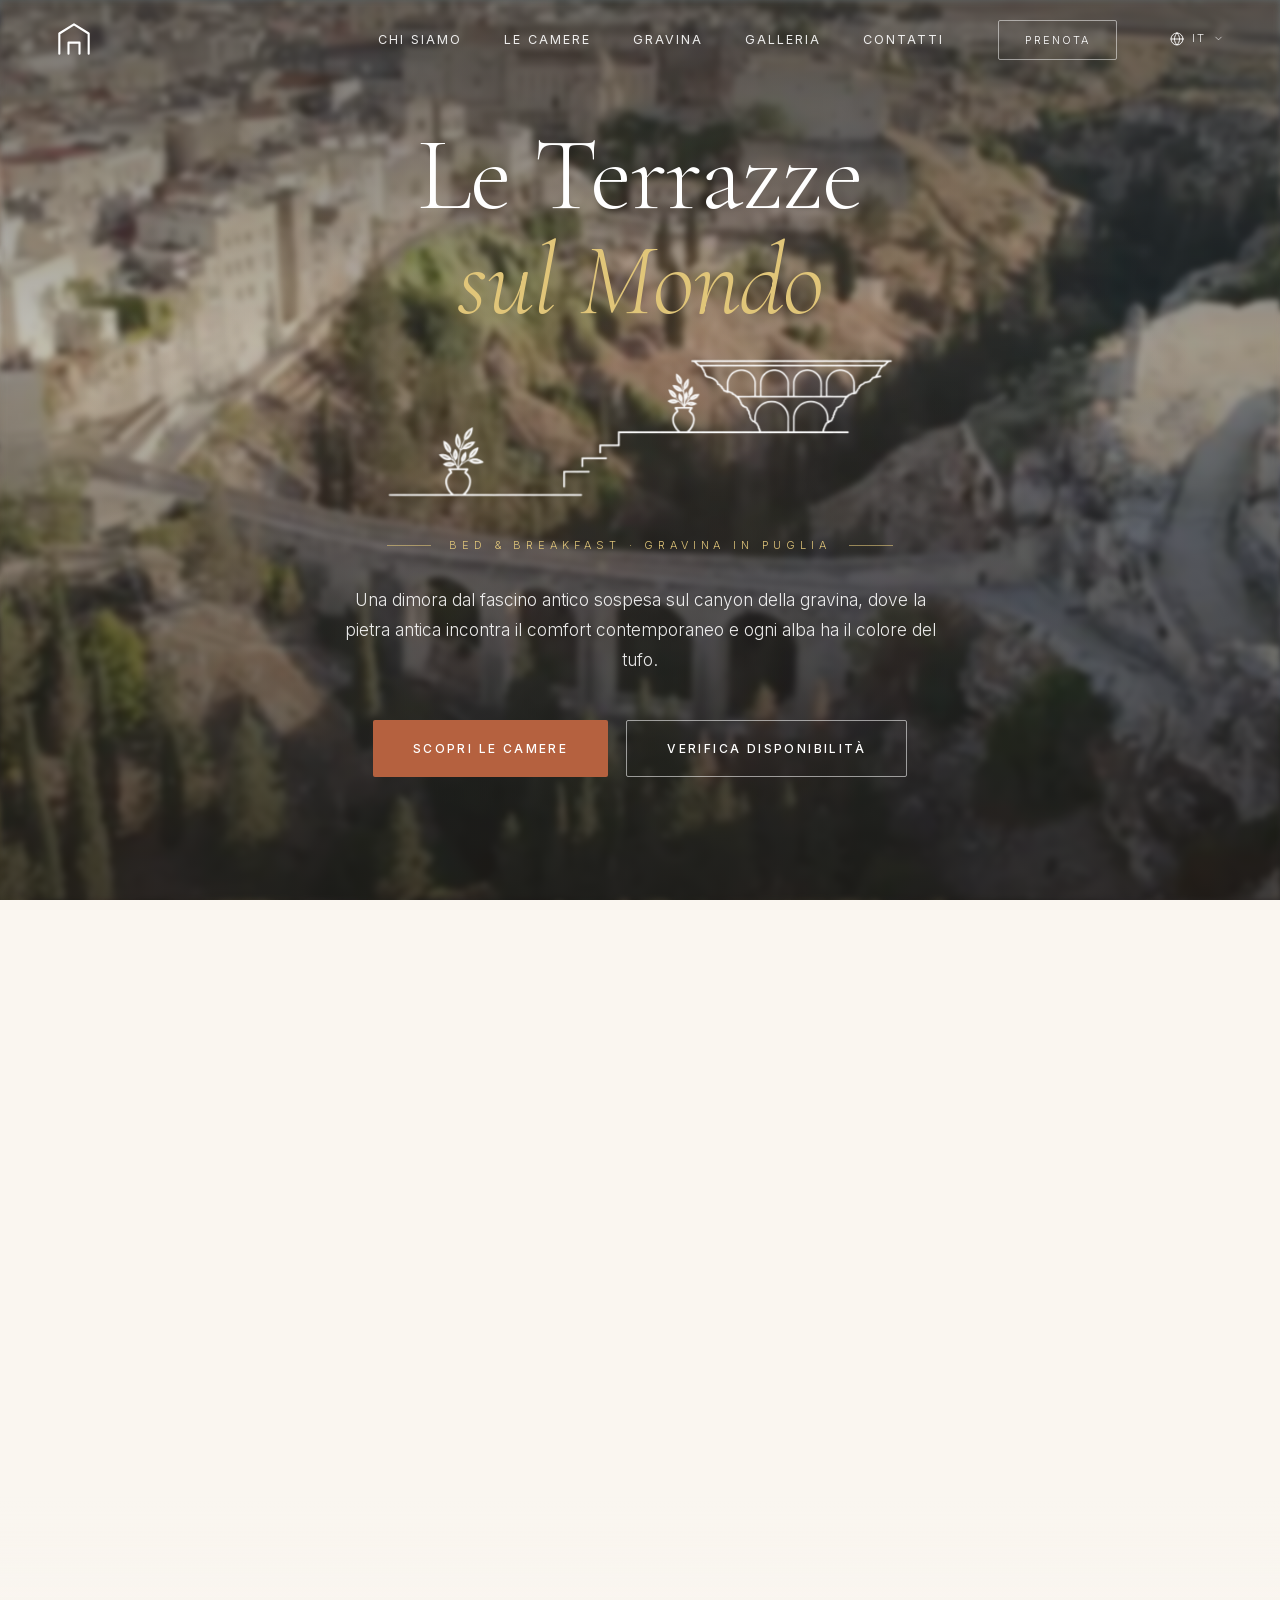
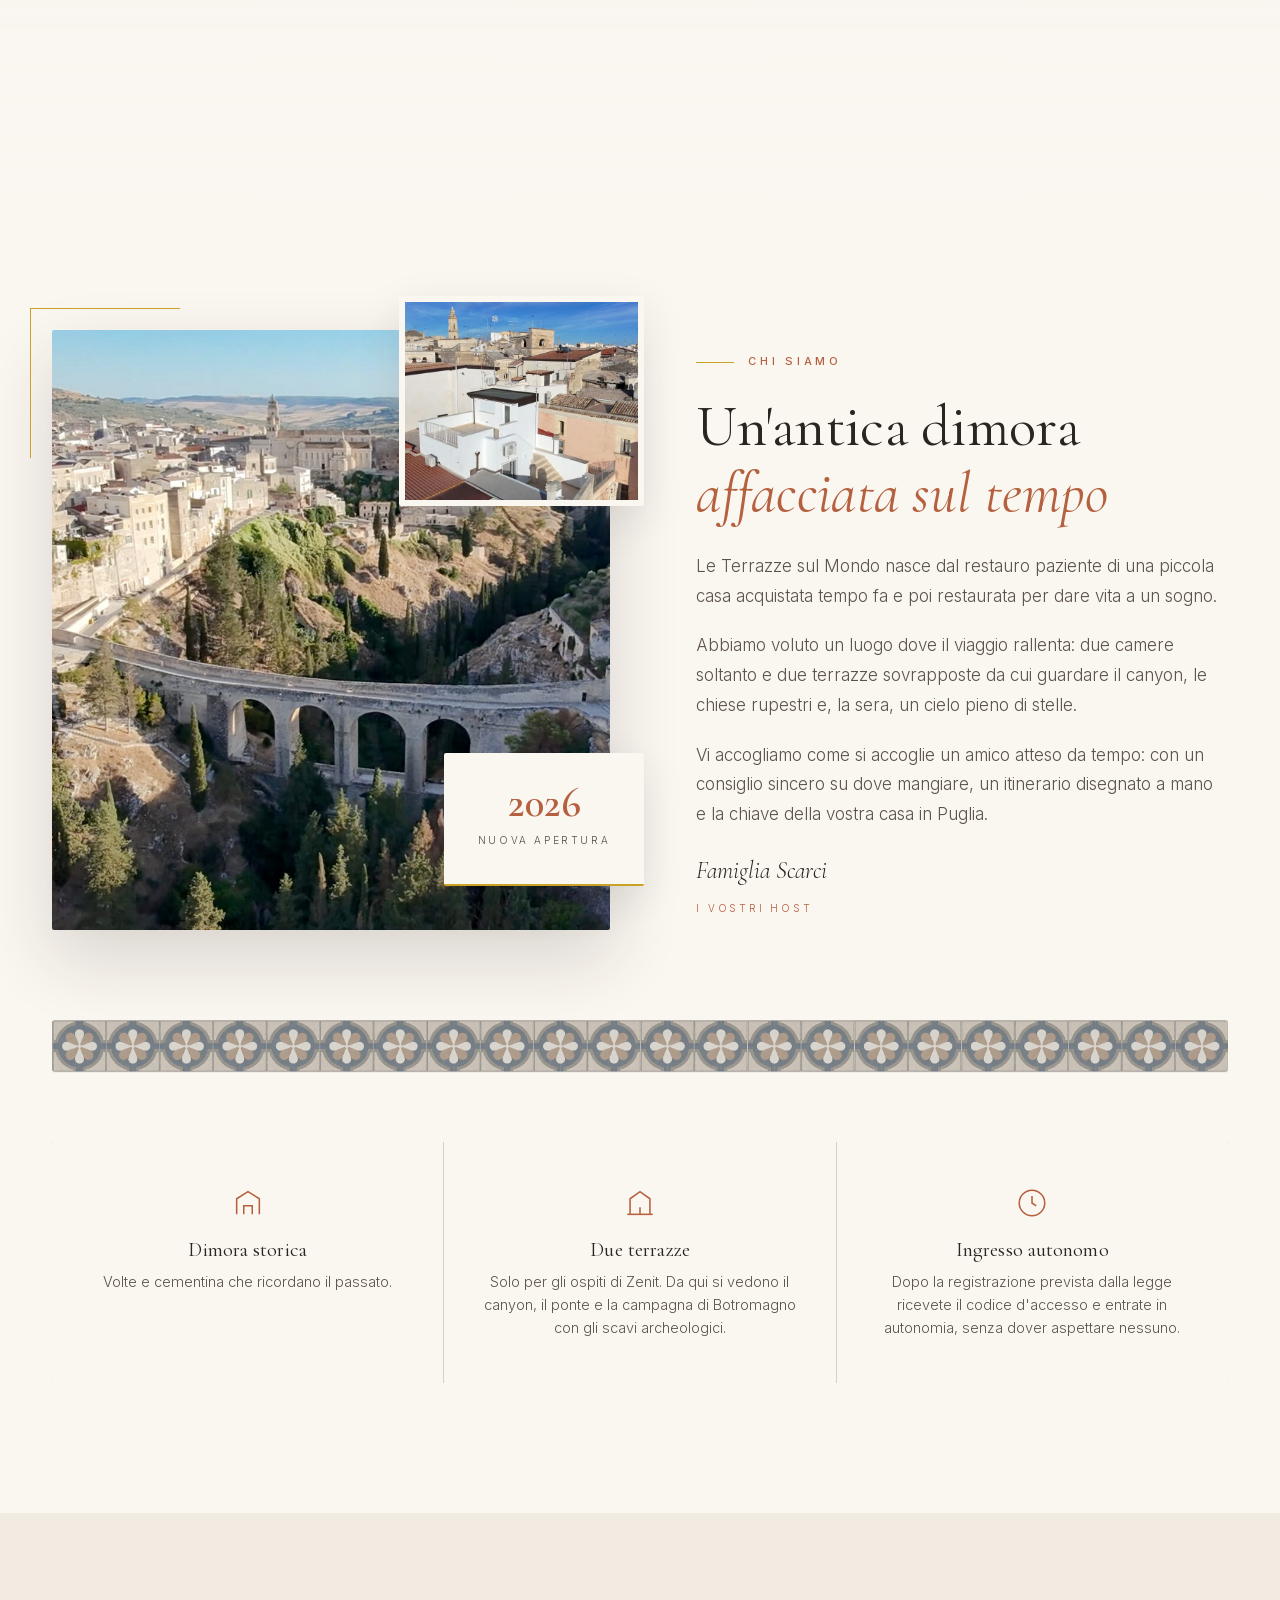
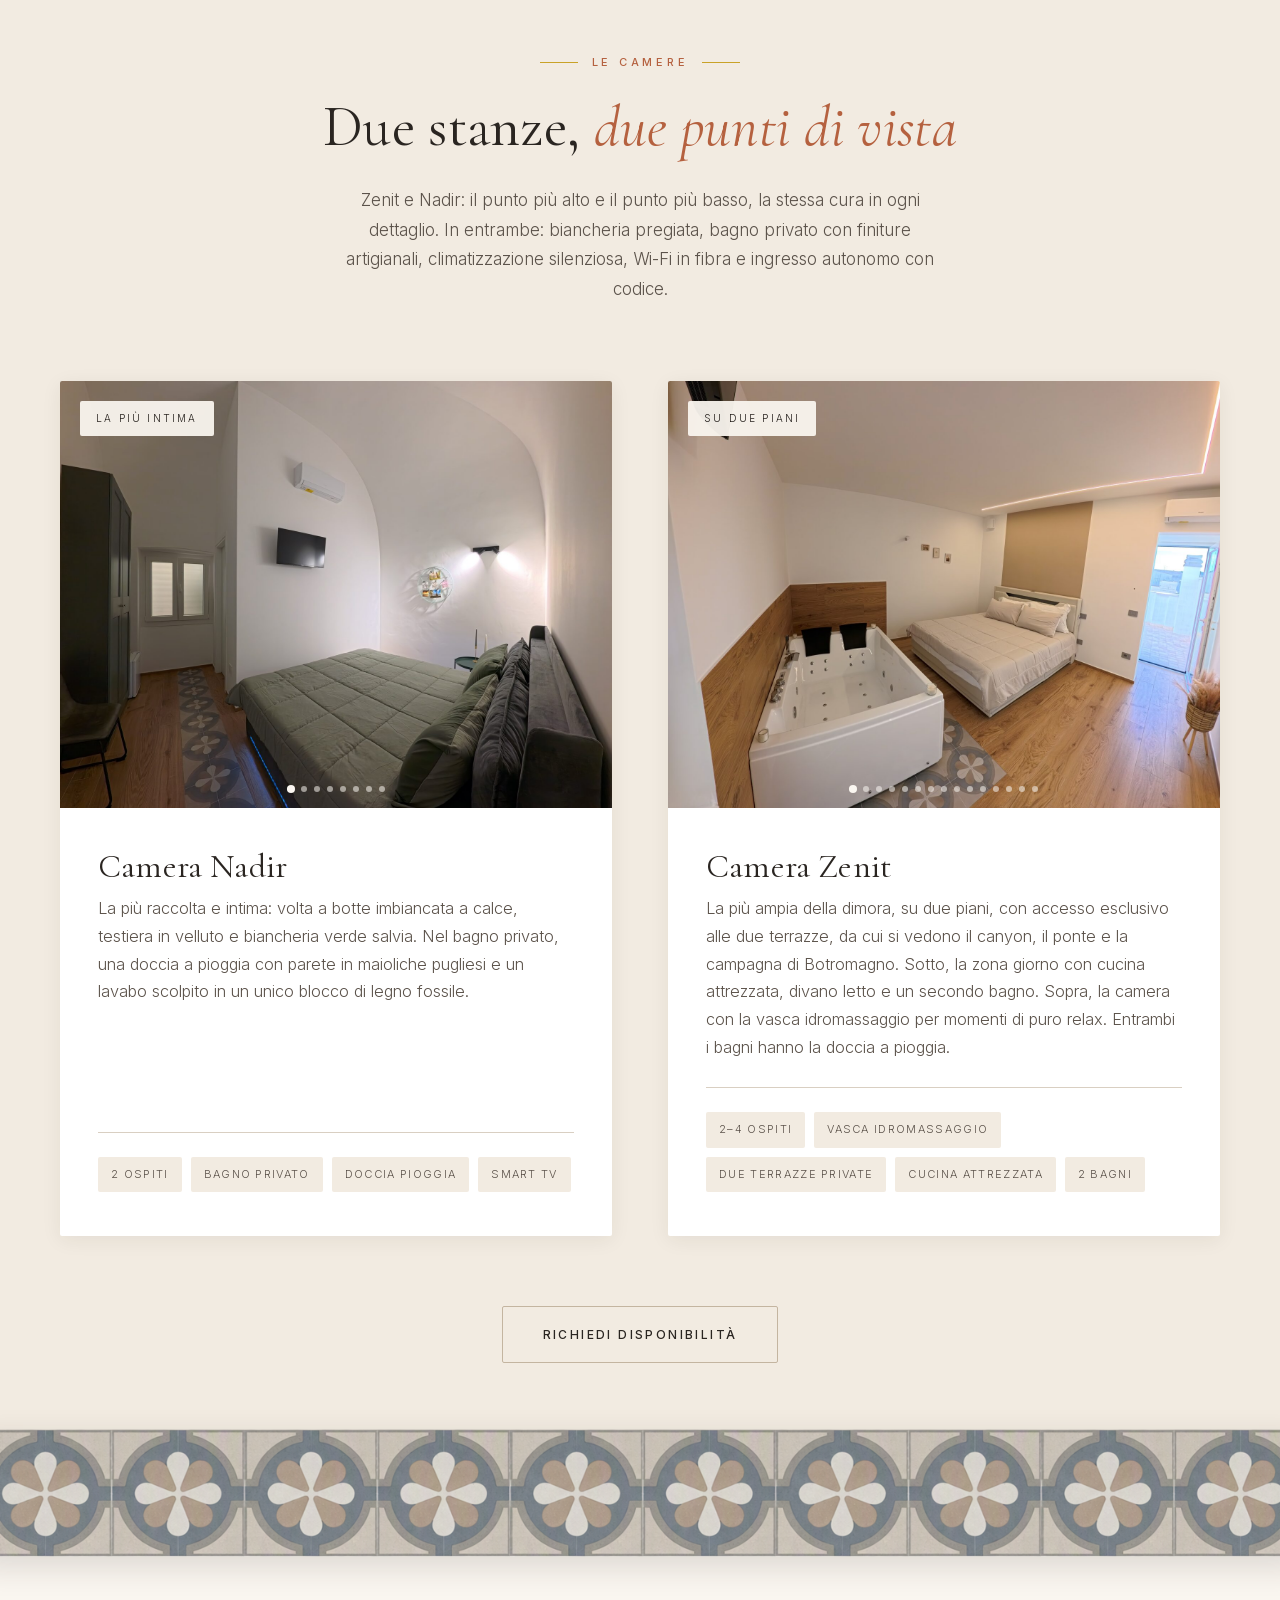
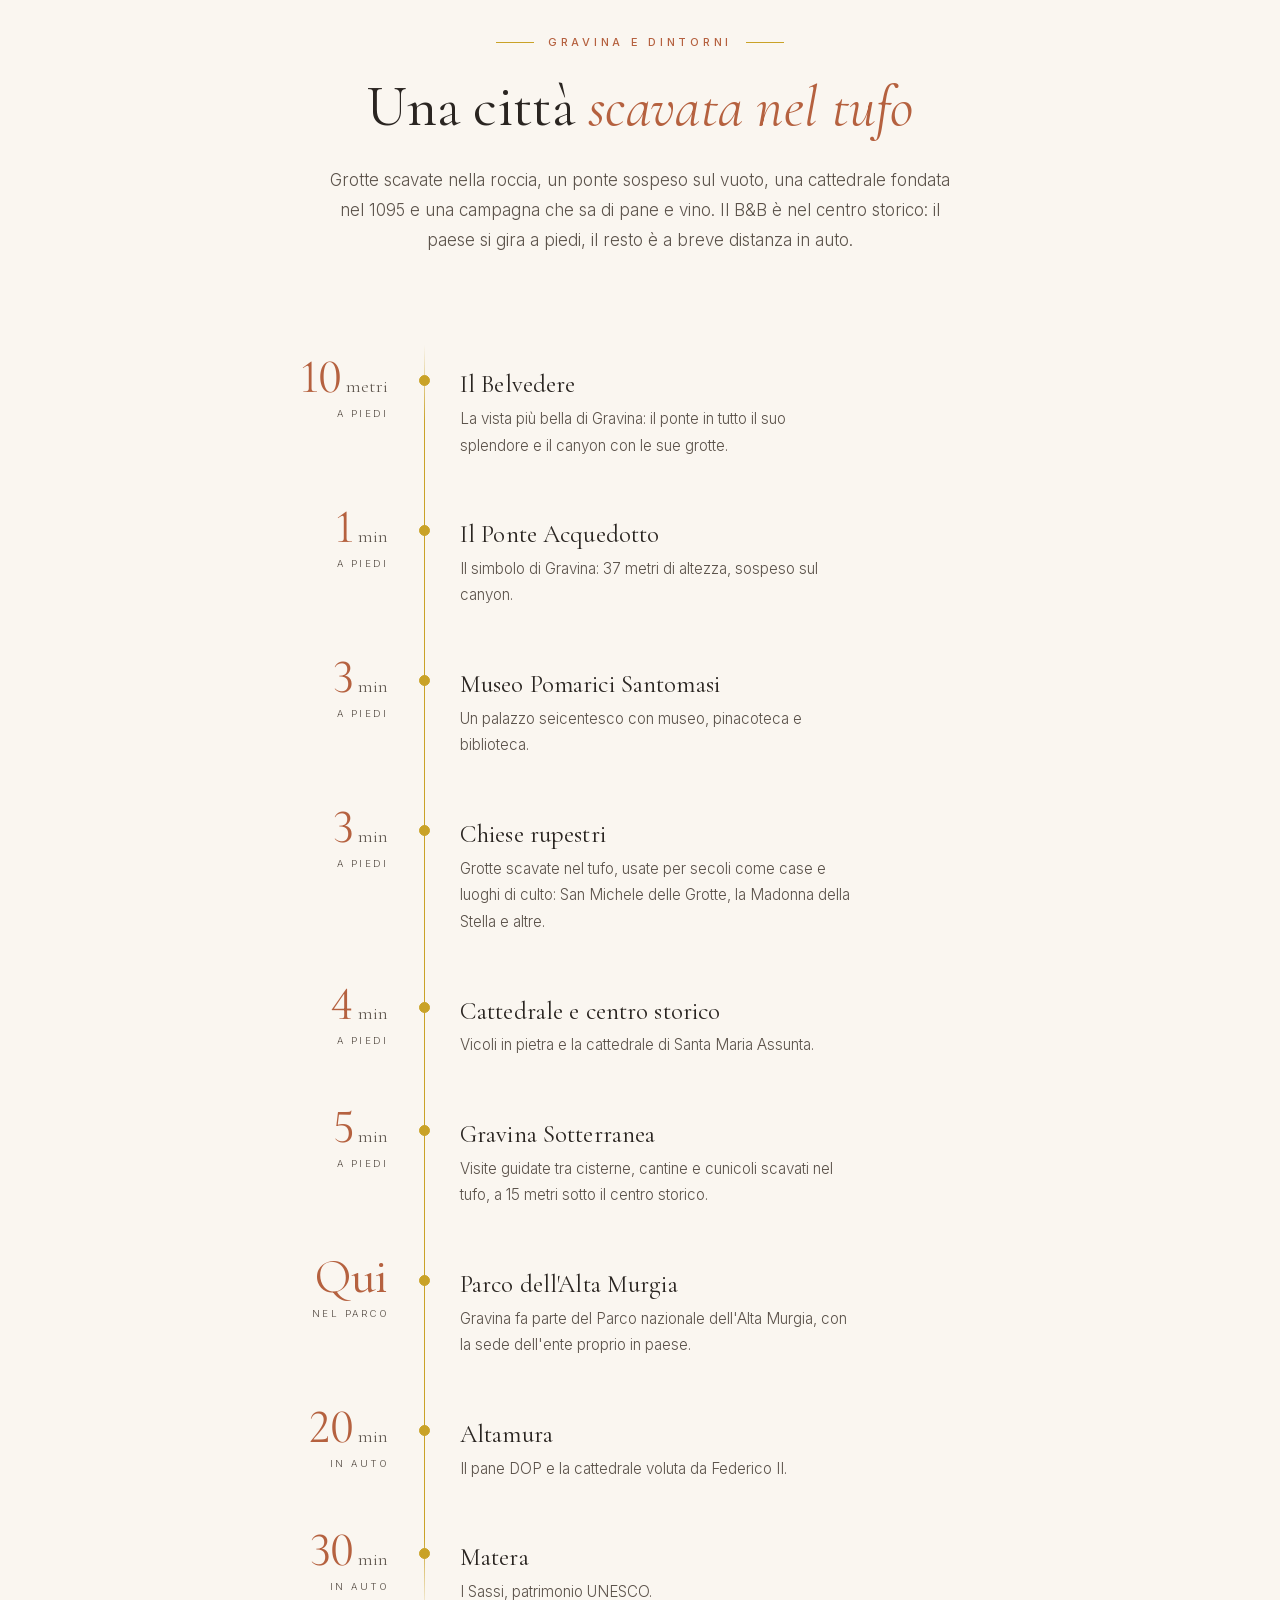
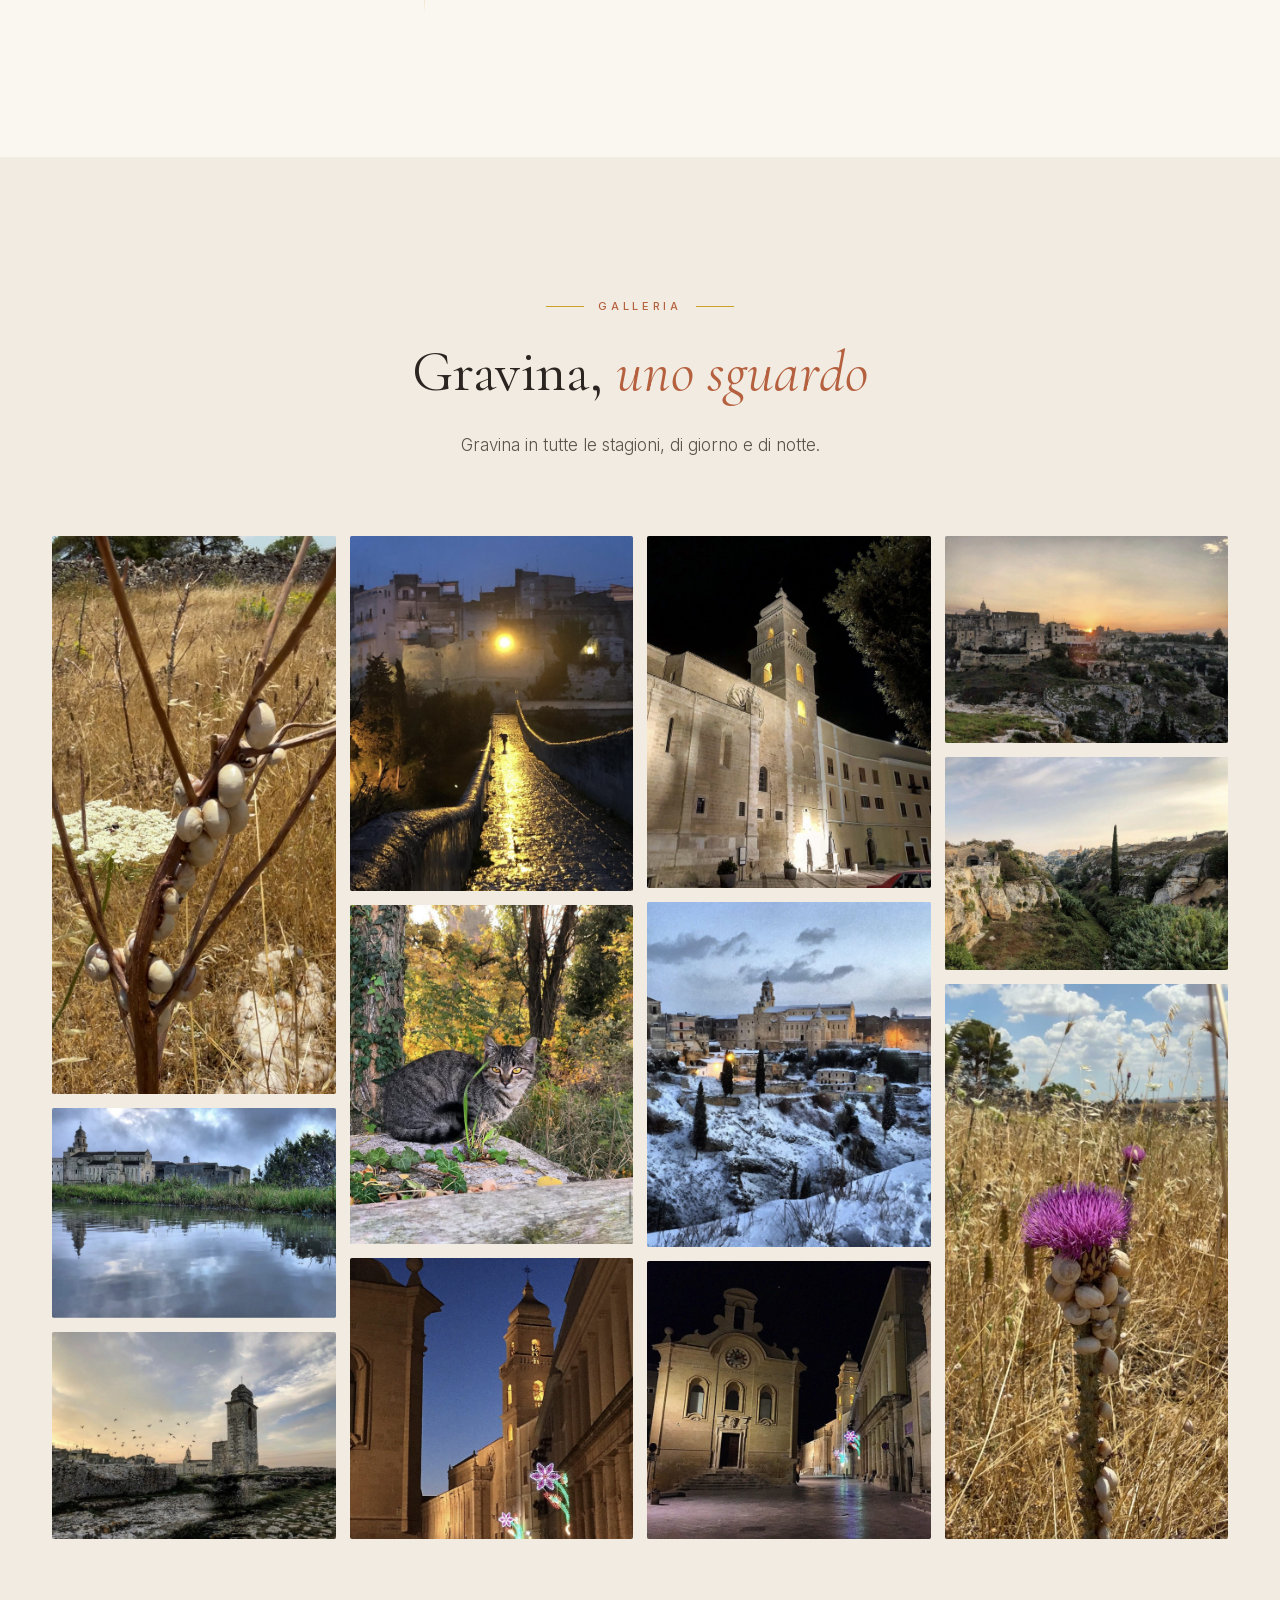
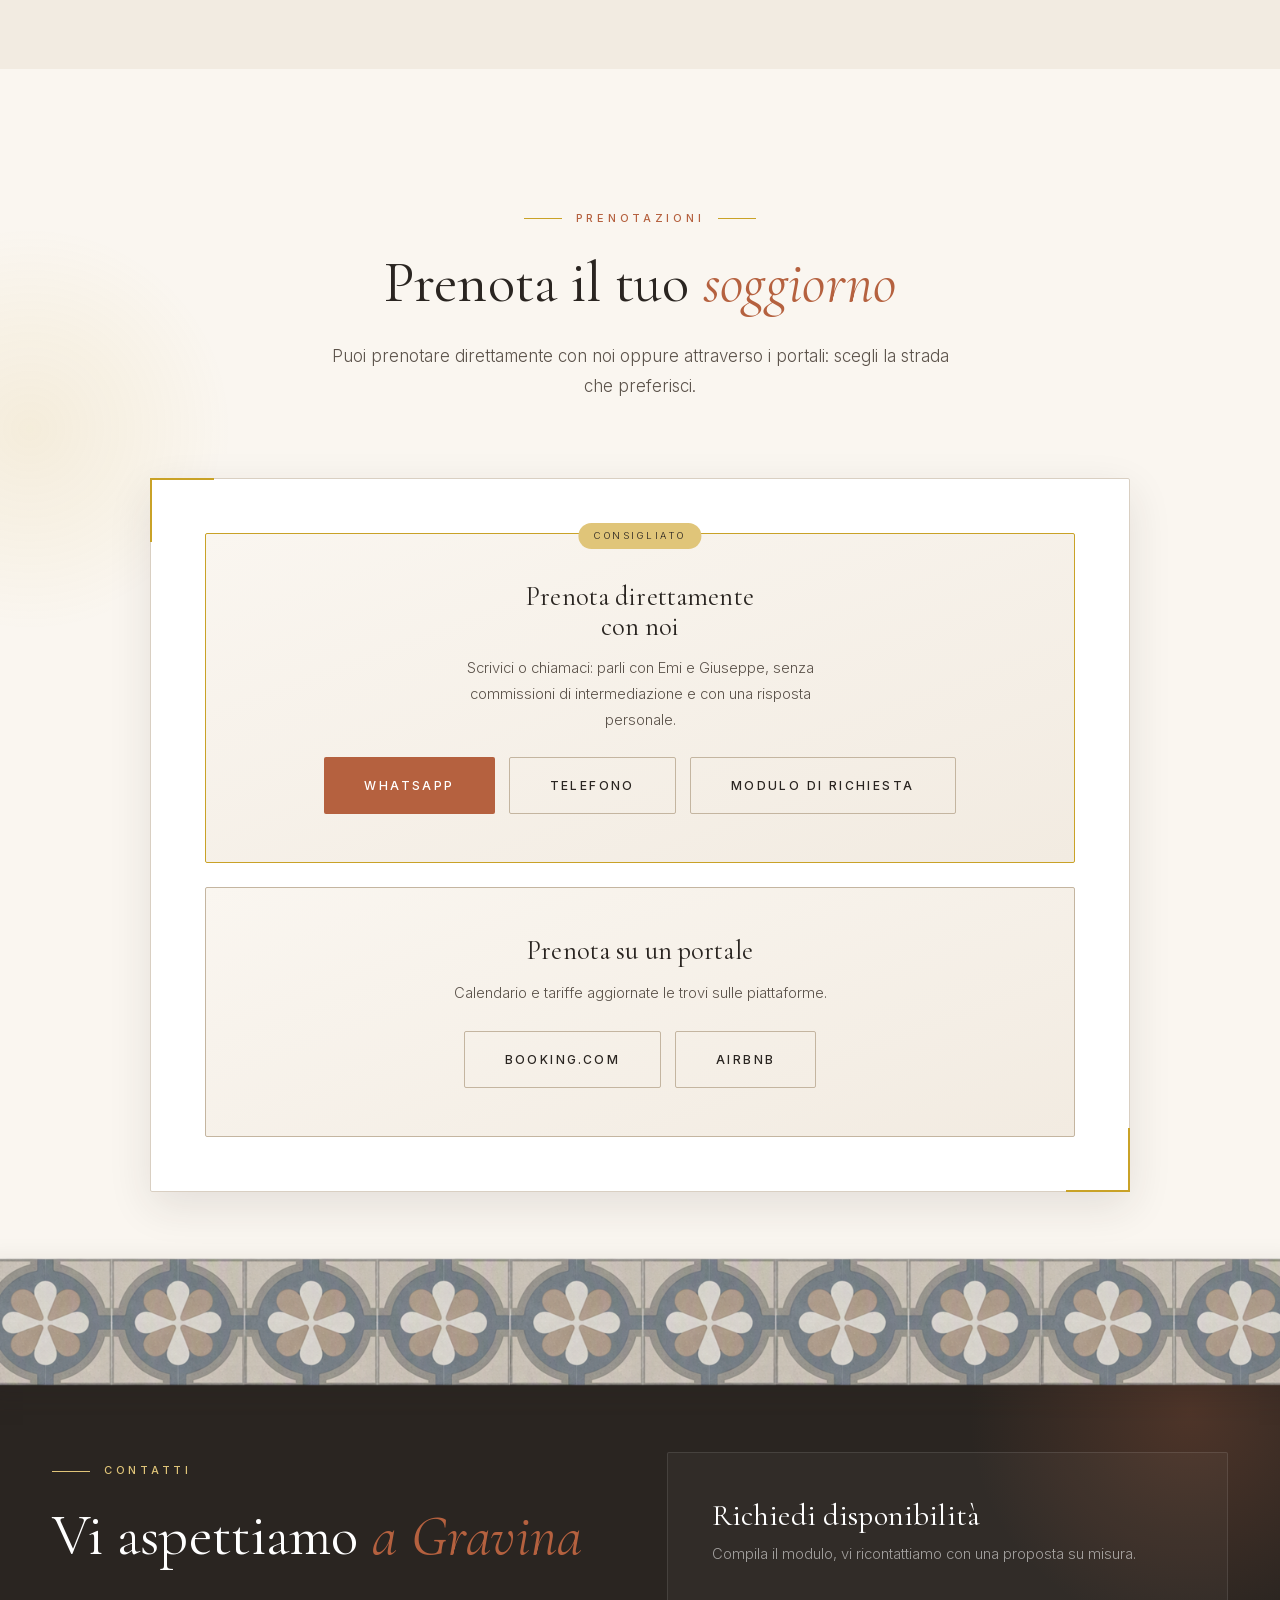
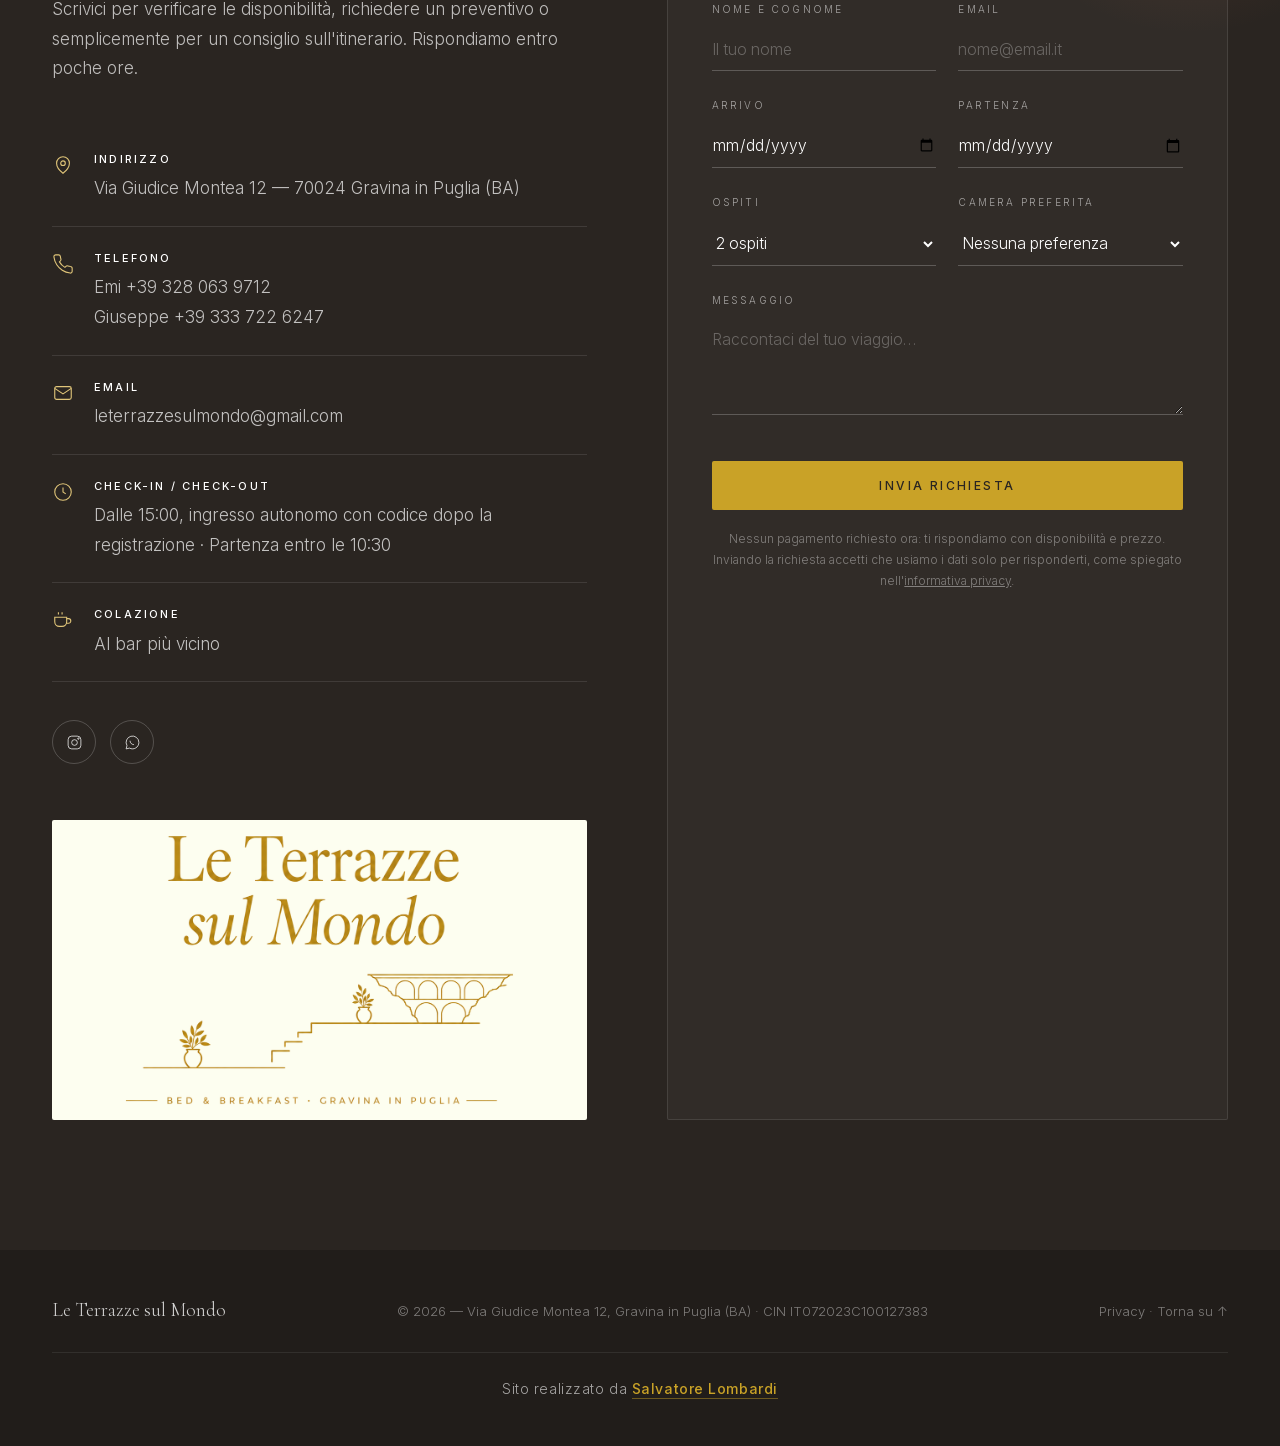
==== commit 4c1d14f4: "Aggiunge il bottone WhatsApp fisso dalla sezione Chi siamo, in tutte le lingue" ====
--- a/index.html
+++ b/index.html
@@ -71,7 +71,7 @@
 <link rel="stylesheet" href="fonts/fonts.css">
 
 <script>document.documentElement.classList.add('js')</script>
-<link rel="stylesheet" href="css/style.css?v=103">
+<link rel="stylesheet" href="css/style.css?v=105">
 </head>
 
 <body>
@@ -572,6 +572,8 @@
 </footer>
 
 <!-- ============================ LIGHTBOX ============================ -->
+<a href="https://wa.me/393280639712?text=Buongiorno%2C%20vorrei%20informazioni%20per%20prenotare%20un%20soggiorno." class="wa-fab" id="wa-fab" target="_blank" rel="noopener" aria-label="Scrivici su WhatsApp" tabindex="-1"><svg viewBox="0 0 24 24" aria-hidden="true"><path d="M21 12a9 9 0 0 1-13.3 7.9L3 21l1.2-4.6A9 9 0 1 1 21 12z"/><path d="M8.5 9.5c0 3 2.5 5.5 5.5 5.5"/></svg></a>
+
 <div class="lightbox" id="lightbox" role="dialog" aria-modal="true" aria-label="Immagine ingrandita">
   <button class="lightbox__close" id="lb-close" aria-label="Chiudi">&times;</button>
   <button class="lightbox__nav lightbox__prev" id="lb-prev" aria-label="Immagine precedente">&#8249;</button>
@@ -579,7 +581,7 @@
   <button class="lightbox__nav lightbox__next" id="lb-next" aria-label="Immagine successiva">&#8250;</button>
 </div>
 
-<script src="js/main.js?v=32"></script>
+<script src="js/main.js?v=33"></script>
 
 </body>
 </html>
--- a/css/style.css
+++ b/css/style.css
@@ -1031,3 +1031,20 @@
 }
 
 @media print{.legal-page{background:#fff}.legal__top{display:none}.legal{padding:0}.legal h2{break-after:avoid}.legal li,.legal p{break-inside:avoid}}
+
+/* ============================================================
+   BOTTONE WHATSAPP FISSO (compare dalla sezione "Chi siamo")
+   ============================================================ */
+.wa-fab{
+  position:fixed;right:max(16px,env(safe-area-inset-right));bottom:max(16px,env(safe-area-inset-bottom));z-index:90;
+  width:56px;height:56px;border-radius:50%;
+  display:flex;align-items:center;justify-content:center;
+  background:var(--terracotta);color:var(--white);box-shadow:var(--shadow-m);
+  opacity:0;visibility:hidden;transform:translateY(12px);
+  transition:opacity .35s var(--ease-soft),transform .35s var(--ease),visibility 0s linear .35s,background .2s;
+}
+.wa-fab.is-visible{opacity:1;visibility:visible;transform:none;transition-delay:0s}
+.wa-fab:hover{background:var(--terracotta-deep)}
+.wa-fab:focus-visible{outline:3px solid var(--gold);outline-offset:3px}
+.wa-fab svg{width:28px;height:28px;fill:none;stroke:currentColor;stroke-width:1.8;stroke-linecap:round;stroke-linejoin:round}
+@media (prefers-reduced-motion:reduce){.wa-fab{transition:none}}
